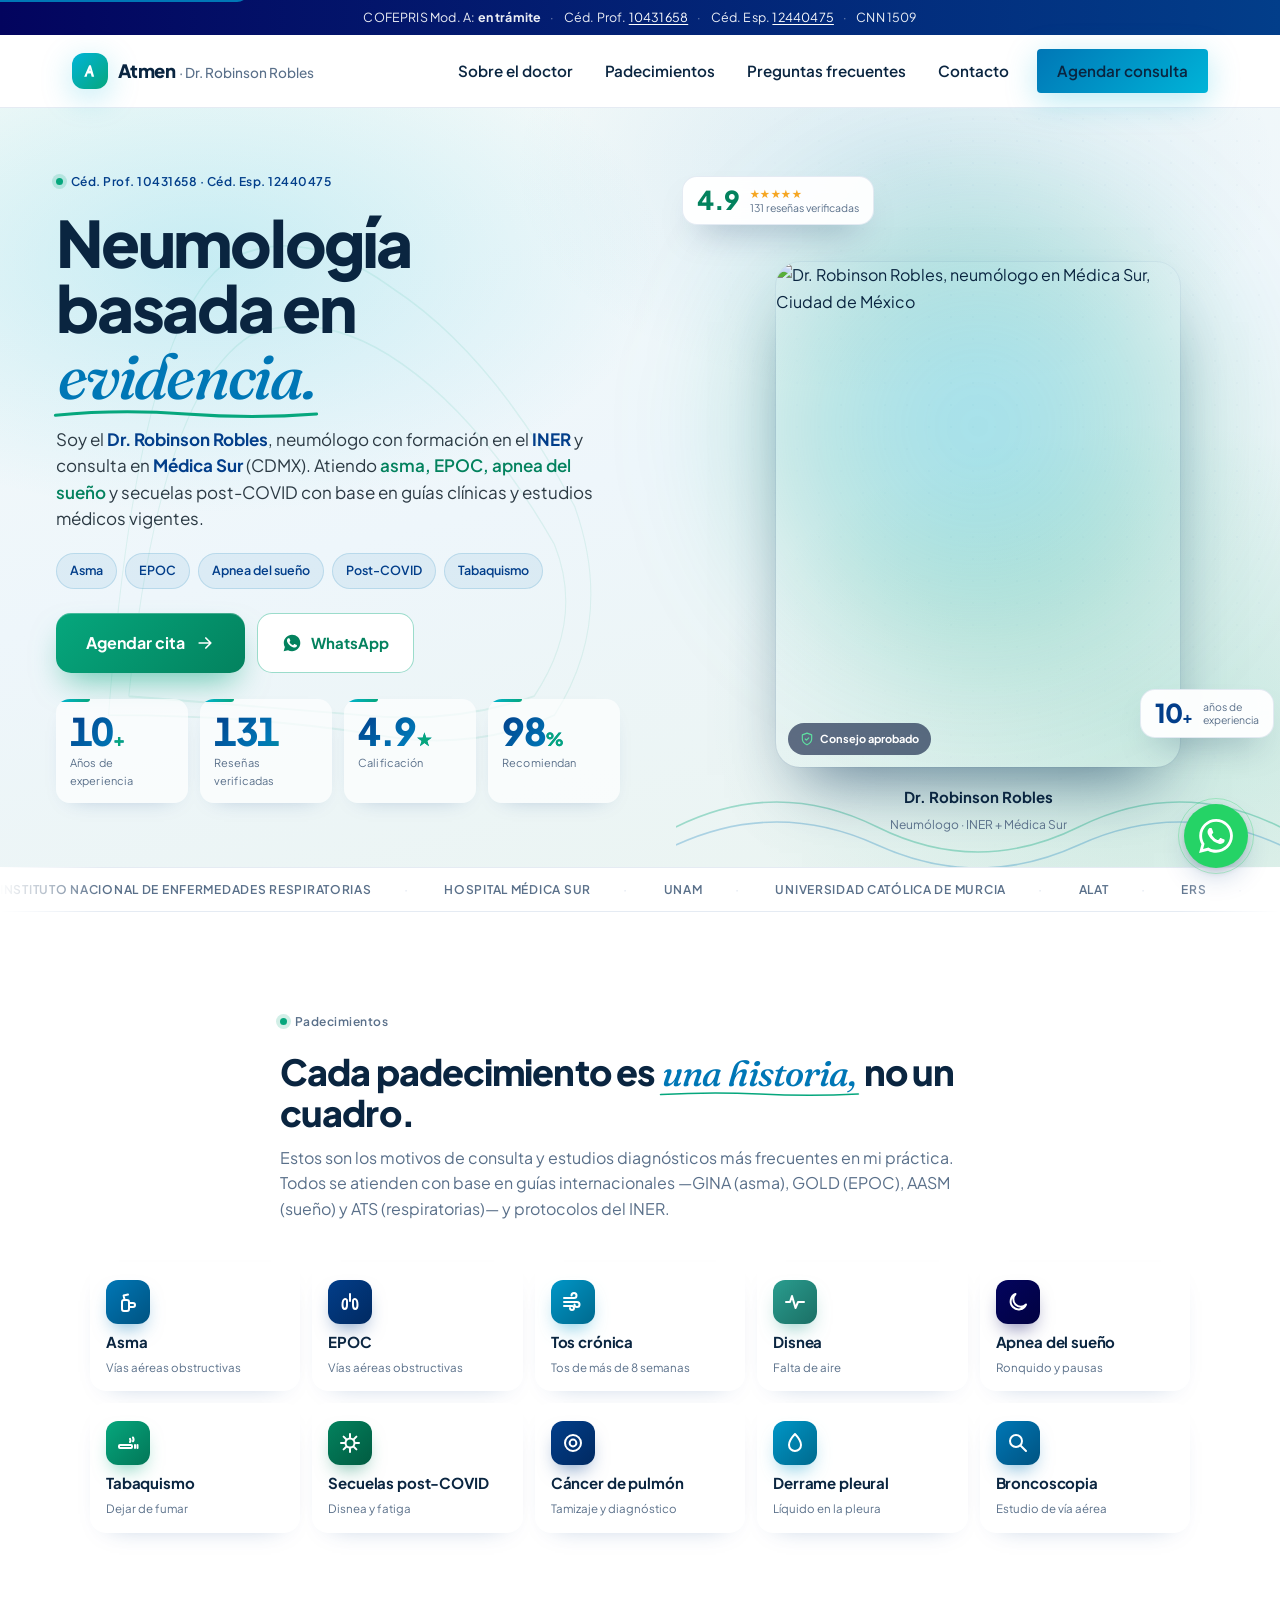
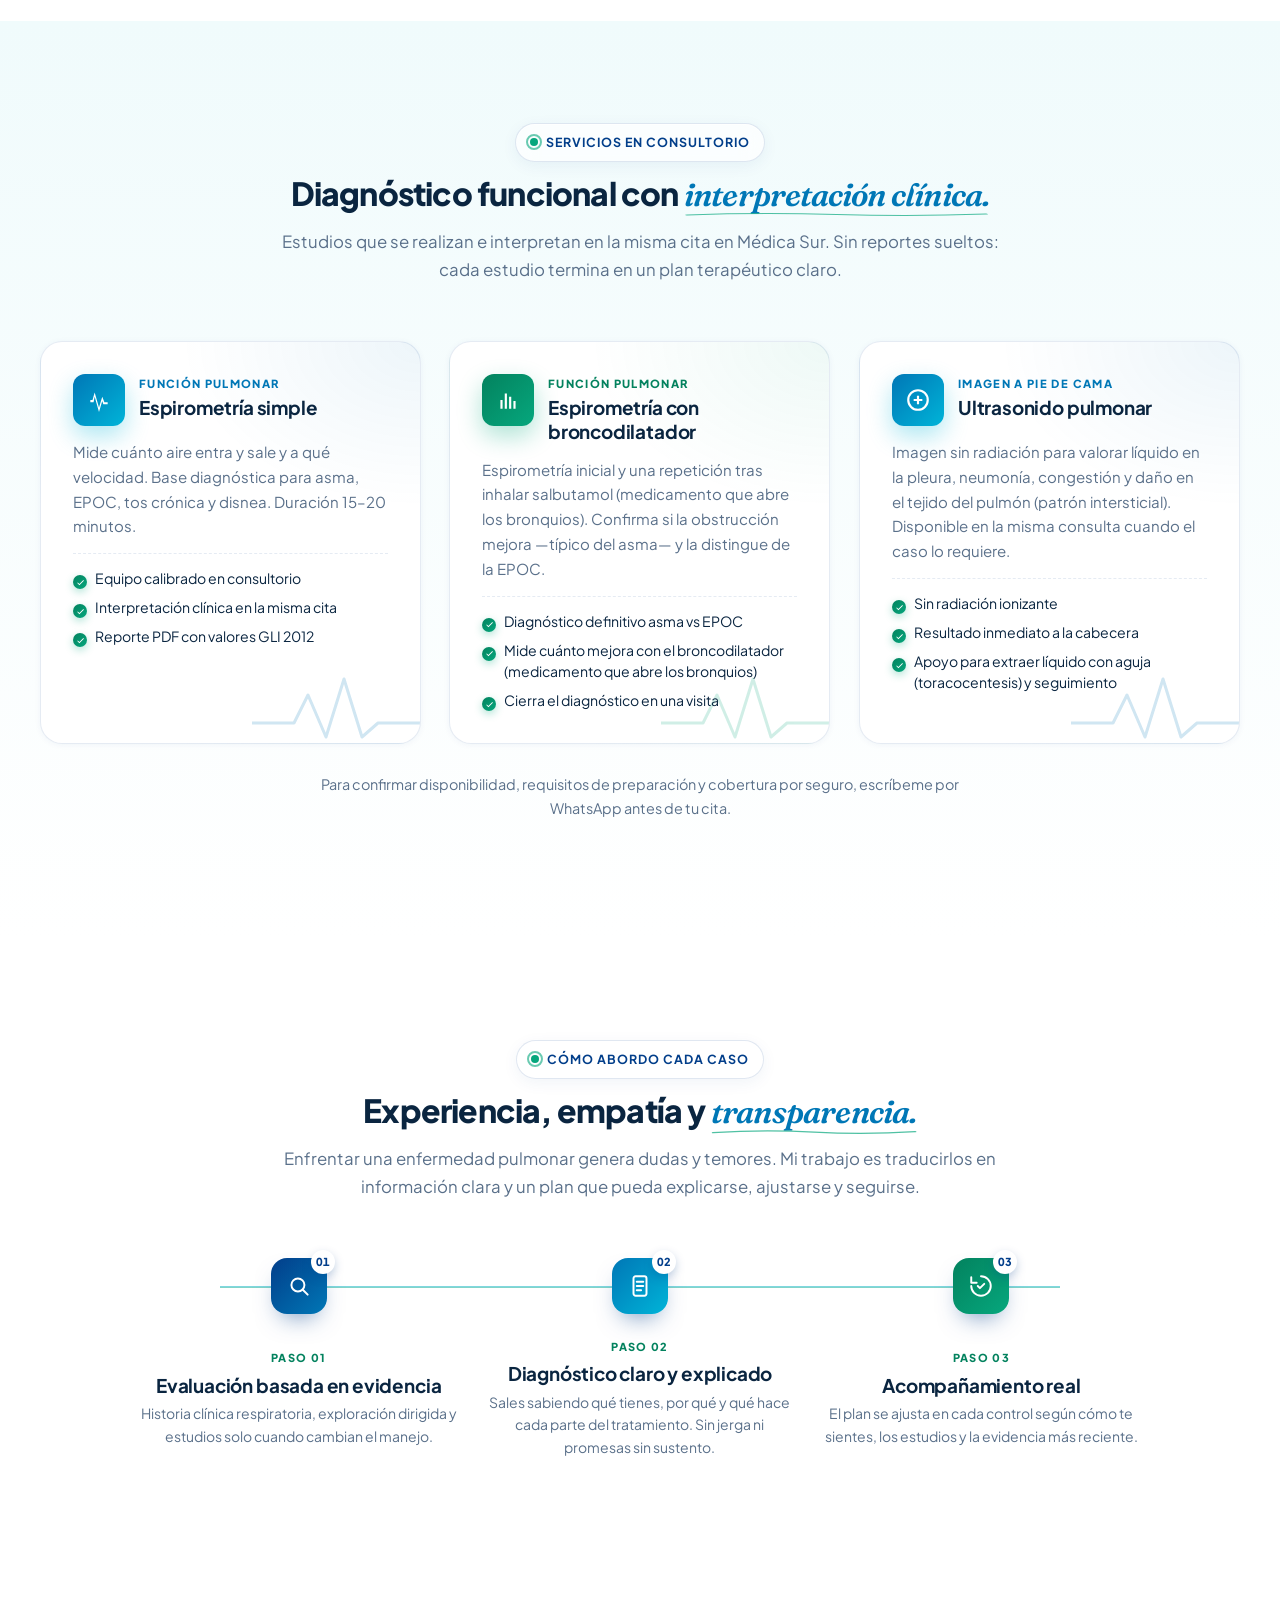
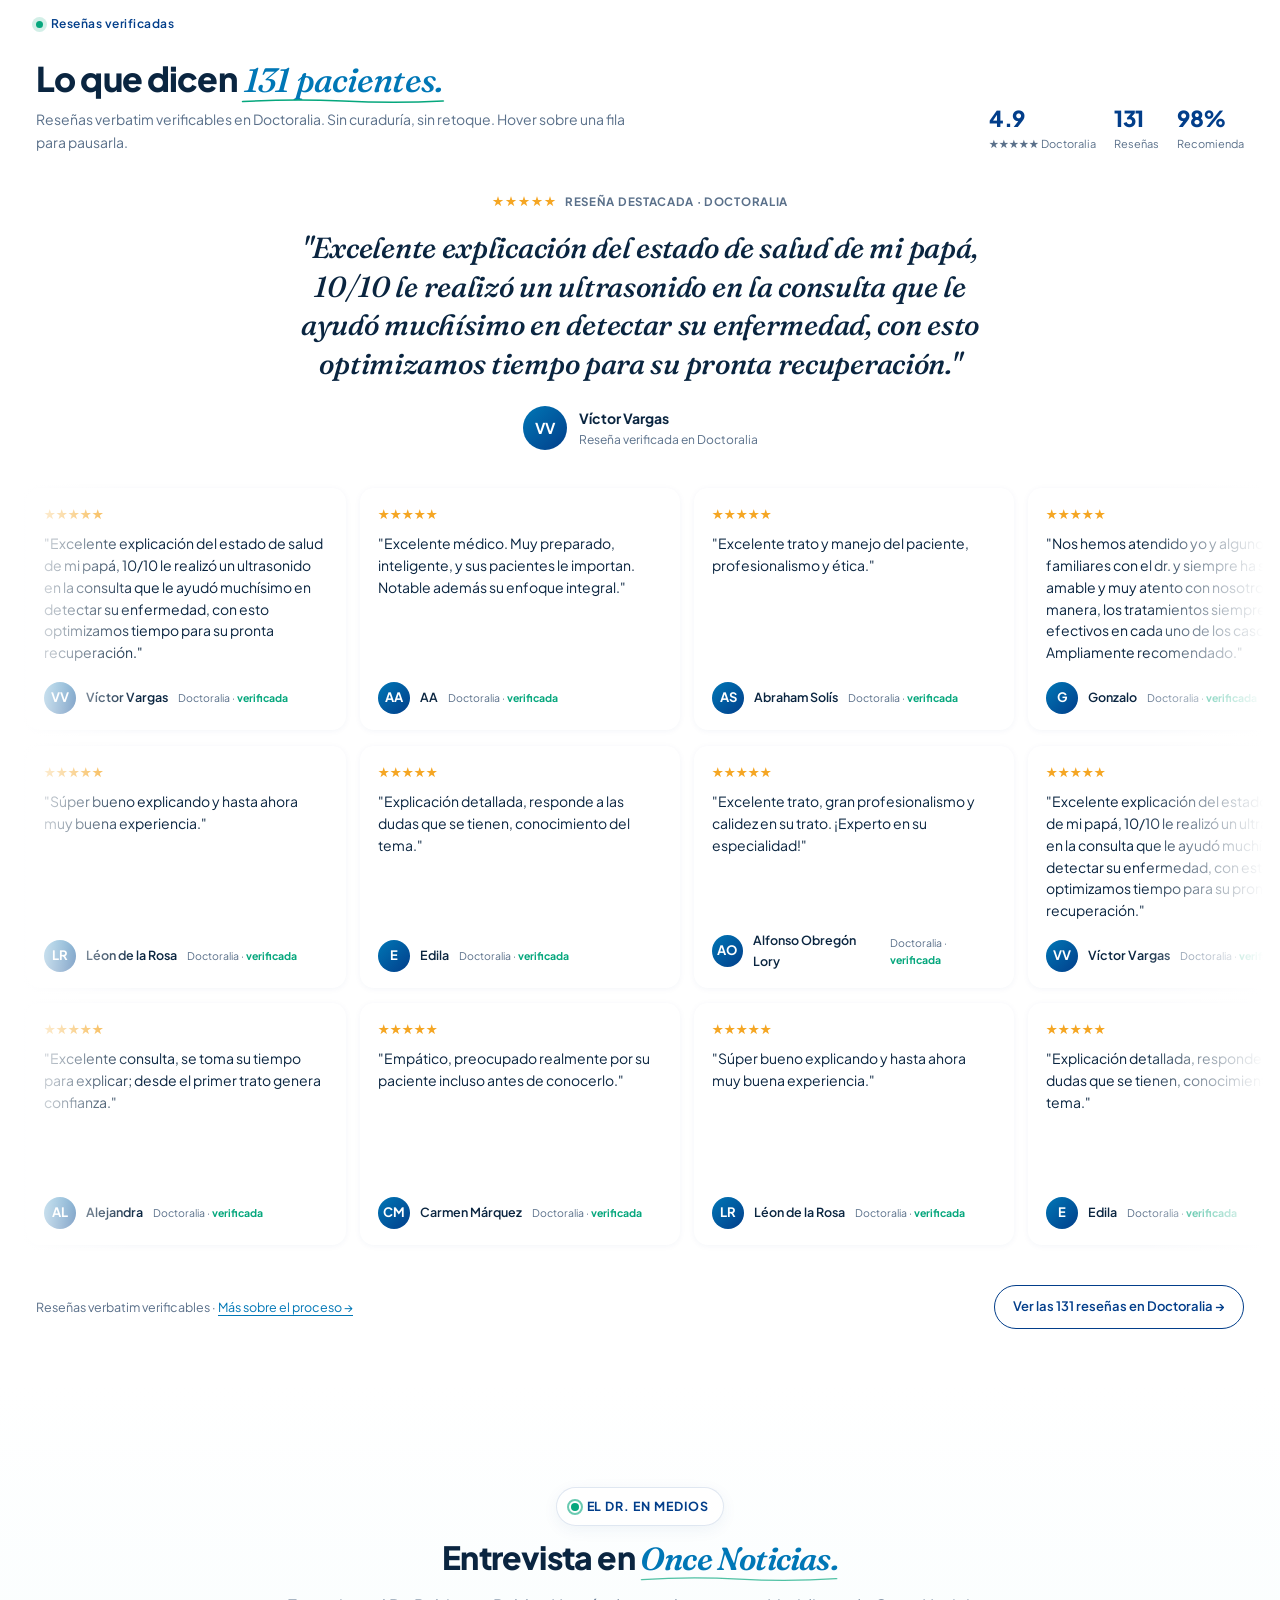
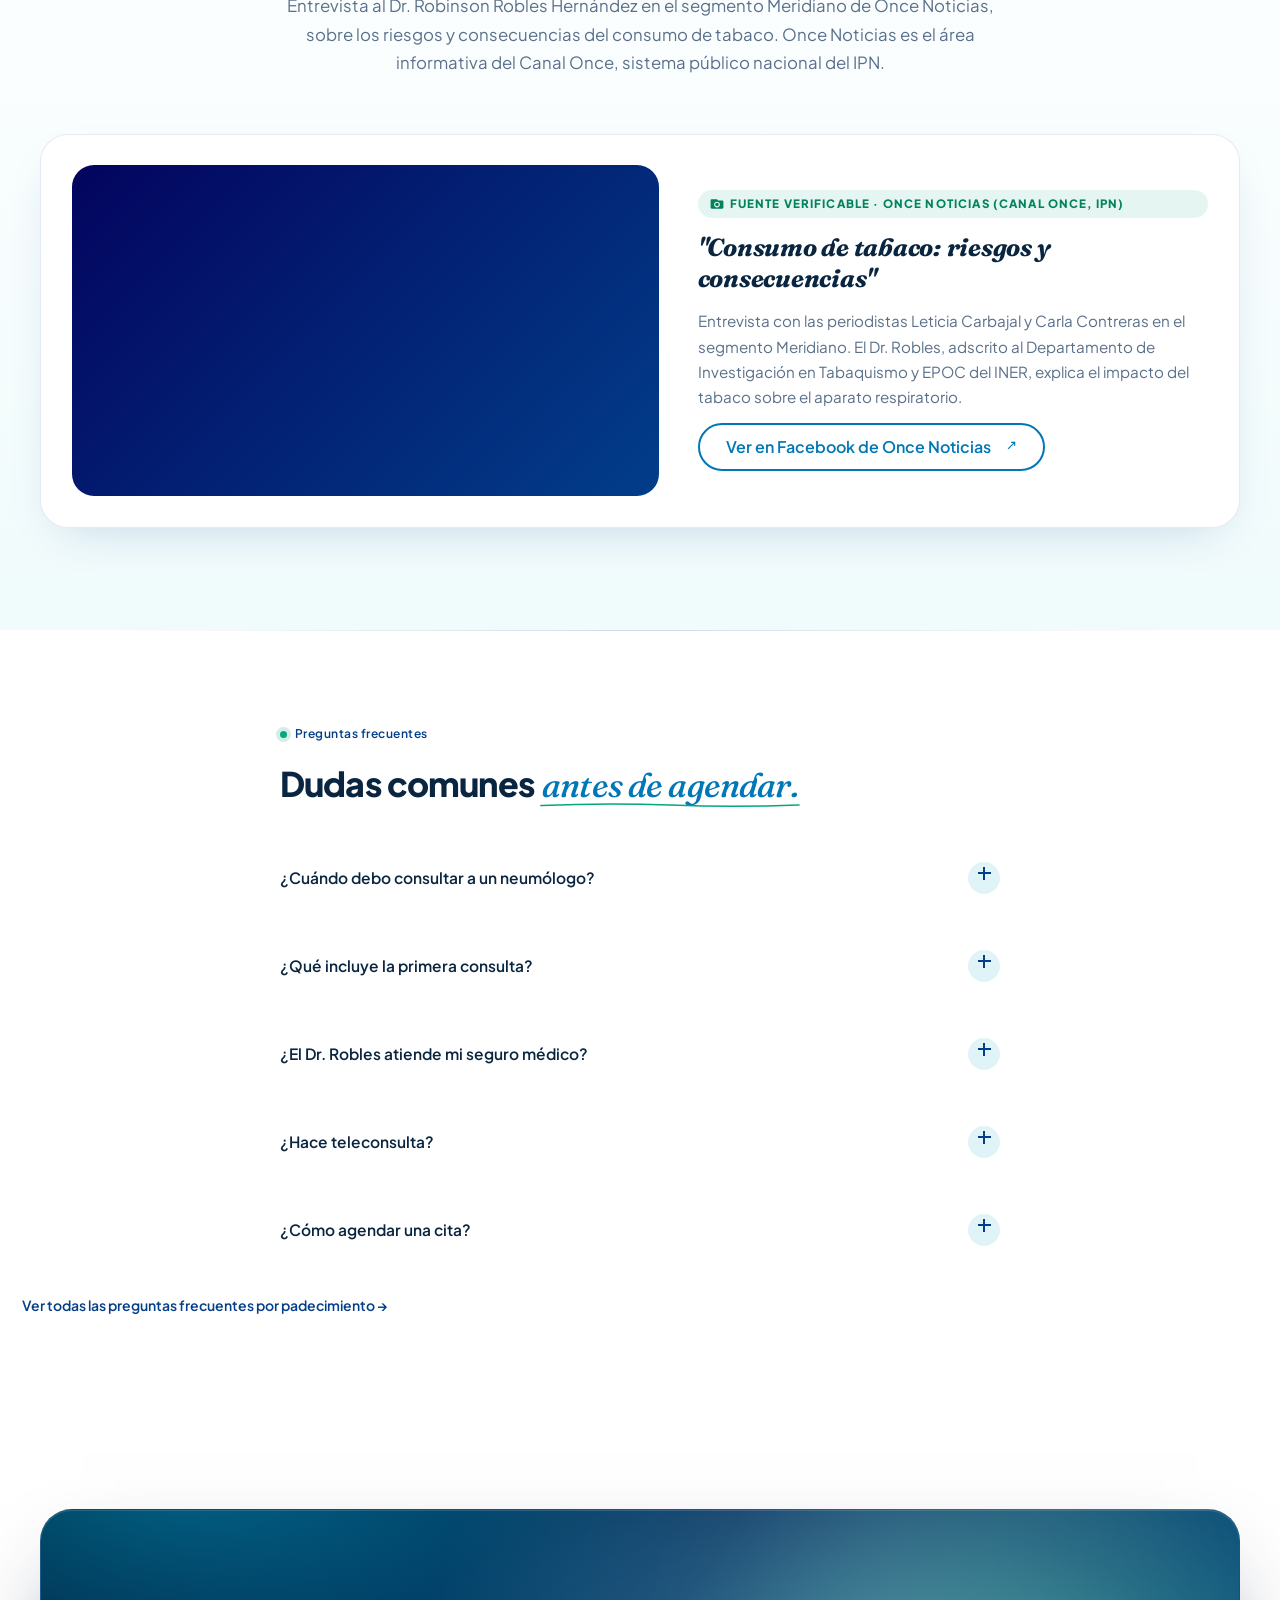
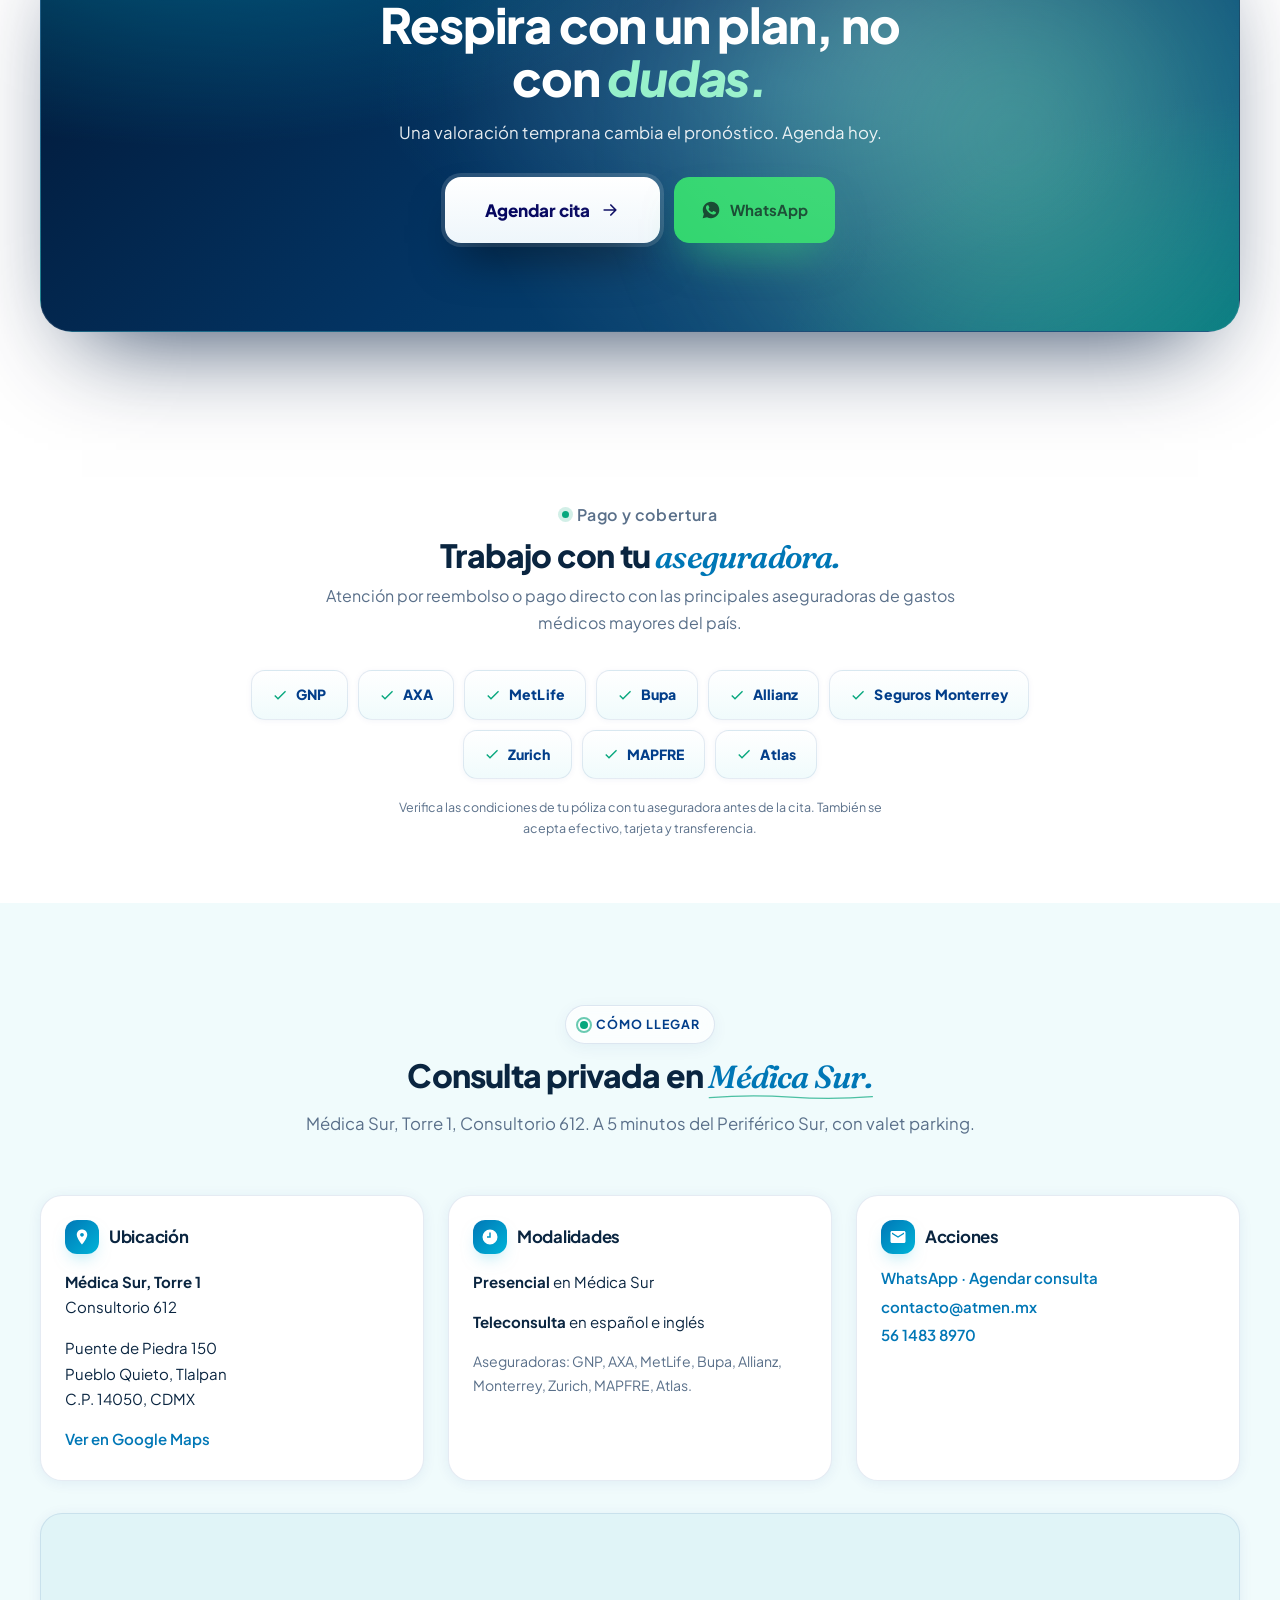
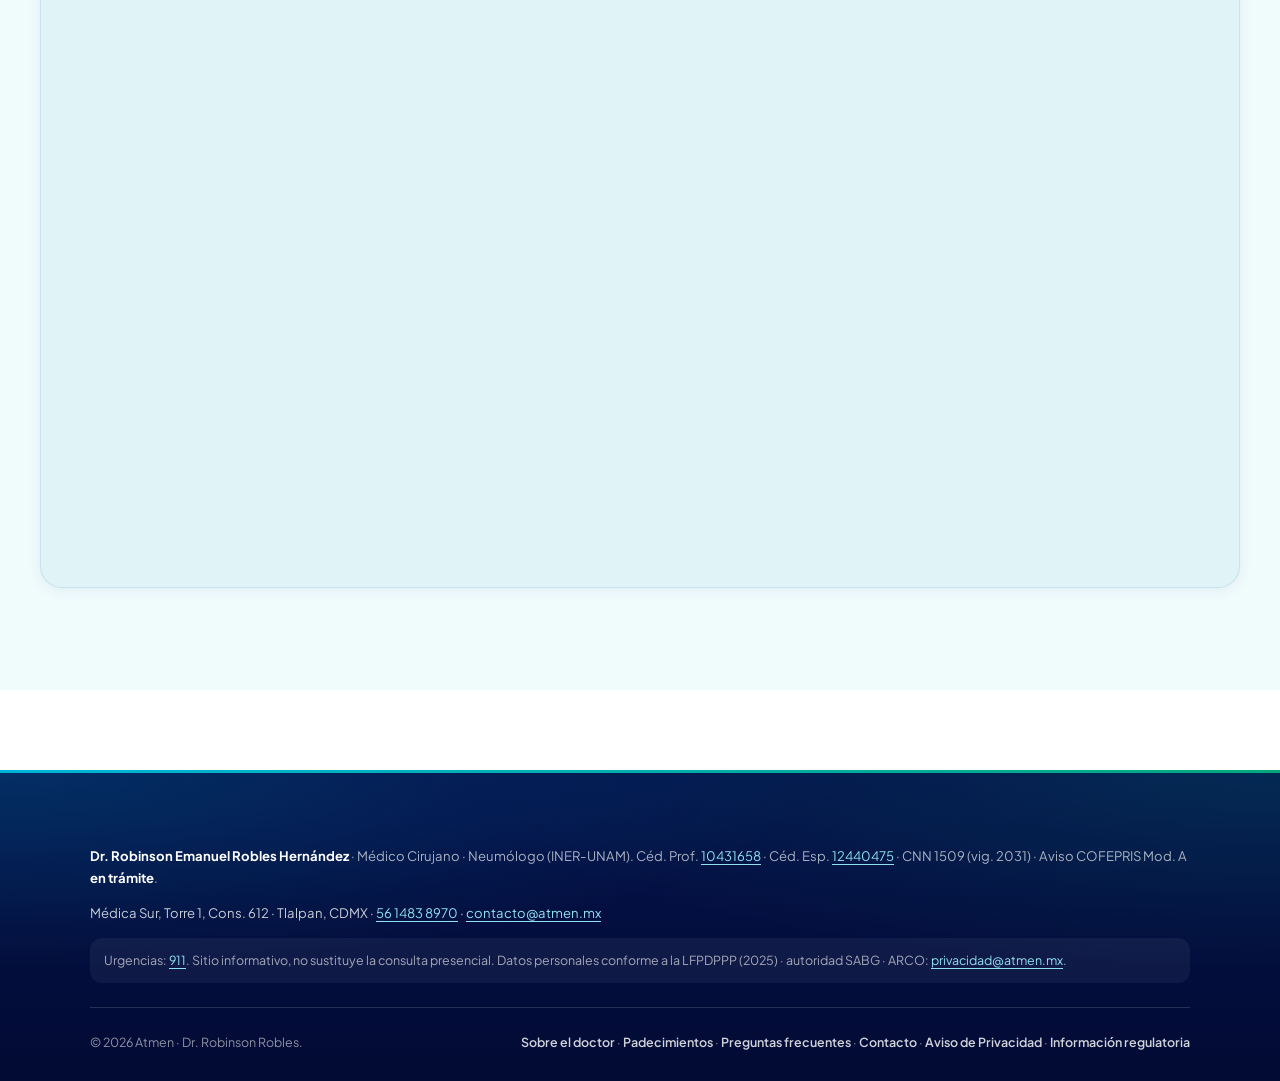
==== index.html @ 9abbd778 "feat(ux): modal Agendar global, hero rediseñado, reseñas y CTA premium - Modal global "Agendar cita"" ====
<!DOCTYPE html>
<html lang="es-MX">
<head>
  <meta charset="UTF-8">
  <meta name="viewport" content="width=device-width, initial-scale=1.0, viewport-fit=cover">

  <title>Neumólogo en CDMX | Dr. Robinson Robles — Atmen</title>
  <meta name="description" content="Neumólogo investigador del INER y Médica Sur. Atención de asma, EPOC, apnea del sueño, tabaquismo y secuelas post-COVID con evidencia clínica. Agenda tu consulta.">
  <meta name="author" content="Dr. Robinson Emanuel Robles Hernández">
  <meta name="robots" content="index, follow, max-snippet:-1, max-image-preview:large, max-video-preview:-1">
  <meta name="theme-color" content="#0077b6" media="(prefers-color-scheme: light)">
  <meta name="theme-color" content="#03045e" media="(prefers-color-scheme: dark)">
  <meta name="format-detection" content="telephone=yes">

  <meta name="geo.region" content="MX-CMX">
  <meta name="geo.placename" content="Ciudad de México">
  <meta name="geo.position" content="19.292000;-99.173500">
  <meta name="ICBM" content="19.292000, -99.173500">

  <link rel="canonical" href="https://atmen.mx/">
  <link rel="alternate" hreflang="es-MX" href="https://atmen.mx/">
  <link rel="alternate" hreflang="x-default" href="https://atmen.mx/">

  <meta property="og:type" content="website">
  <meta property="og:site_name" content="Atmen">
  <meta property="og:title" content="Neumólogo en CDMX | Dr. Robinson Robles — Atmen">
  <meta property="og:description" content="Neumólogo investigador del INER y Médica Sur. Atención de asma, EPOC, apnea del sueño, tabaquismo y secuelas post-COVID con evidencia clínica.">
  <meta property="og:url" content="https://atmen.mx/">
  <meta property="og:locale" content="es_MX">
  <meta property="og:image" content="https://atmen.mx/images/og-home.svg">
  <meta property="og:image:width" content="1200">
  <meta property="og:image:height" content="630">
  <meta property="og:image:alt" content="Atmen — Neumología basada en evidencia. Dr. Robinson Robles, investigador INER y Médica Sur.">

  <meta name="twitter:card" content="summary_large_image">
  <meta name="twitter:title" content="Neumólogo en CDMX | Dr. Robinson Robles — Atmen">
  <meta name="twitter:description" content="Neumólogo investigador del INER y Médica Sur. Atención de asma, EPOC, apnea, tabaquismo y secuelas post-COVID.">
  <meta name="twitter:image" content="https://atmen.mx/images/og-home.svg">
  <meta name="twitter:image:alt" content="Atmen — Dr. Robinson Robles, Neumólogo CDMX">

  <link rel="icon" type="image/svg+xml" href="images/favicon.svg">
  <link rel="apple-touch-icon" href="images/favicon.svg">
  <link rel="manifest" href="manifest.webmanifest">

  <link rel="preconnect" href="https://fonts.googleapis.com">
  <link rel="preconnect" href="https://fonts.gstatic.com" crossorigin>

  <link rel="preload" as="image" href="images/dr-robles-landing.jpg" fetchpriority="high">

  <script type="application/ld+json">
  {
    "@context": "https://schema.org",
    "@graph": [
      {
        "@type": "WebSite",
        "@id": "https://atmen.mx/#website",
        "url": "https://atmen.mx/",
        "name": "Atmen",
        "description": "Consulta privada de neumología en CDMX por el Dr. Robinson Robles, investigador adscrito al INER y Médica Sur.",
        "publisher": { "@id": "https://atmen.mx/#organization" },
        "inLanguage": "es-MX"
      },
      {
        "@type": "MedicalWebPage",
        "@id": "https://atmen.mx/#webpage",
        "url": "https://atmen.mx/",
        "name": "Neumólogo en CDMX | Dr. Robinson Robles — Atmen",
        "inLanguage": "es-MX",
        "isPartOf": { "@id": "https://atmen.mx/#website" },
        "datePublished": "2026-05-03",
        "dateModified": "2026-05-03",
        "lastReviewed": "2026-05-03",
        "reviewedBy": { "@id": "https://atmen.mx/#physician" },
        "specialty": "https://schema.org/Pulmonary",
        "audience": { "@type": "MedicalAudience", "audienceType": "Patient" },
        "primaryImageOfPage": { "@type": "ImageObject", "url": "https://atmen.mx/images/og-home.svg" },
        "about": [
          { "@id": "https://atmen.mx/#physician" },
          { "@id": "https://atmen.mx/#organization" }
        ]
      },
      {
        "@type": "BreadcrumbList",
        "@id": "https://atmen.mx/#breadcrumb",
        "itemListElement": [
          { "@type": "ListItem", "position": 1, "name": "Inicio", "item": "https://atmen.mx/" }
        ]
      },
      {
        "@type": ["Physician", "Person"],
        "@id": "https://atmen.mx/#physician",
        "name": "Dr. Robinson Emanuel Robles Hernández",
        "alternateName": "Dr. Robinson Robles",
        "honorificPrefix": "Dr.",
        "givenName": "Robinson Emmanuel",
        "familyName": "Robles Hernández",
        "jobTitle": "Médico Neumólogo",
        "image": "https://atmen.mx/images/dr-robles-landing.jpg",
        "url": "https://atmen.mx/sobre-el-doctor/",
        "telephone": "+5215614838970",
        "email": "contacto@atmen.mx",
        "medicalSpecialty": "https://schema.org/Pulmonary",
        "knowsLanguage": ["es-MX", "en"],
        "knowsAbout": [
          "Asma",
          "Enfermedad Pulmonar Obstructiva Crónica (EPOC)",
          "Tos crónica",
          "Disnea (dificultad para respirar)",
          "Cáncer de pulmón",
          "Infecciones respiratorias recurrentes y crónicas",
          "Apnea Obstructiva del Sueño",
          "Derrame pleural",
          "Broncoscopia diagnóstica",
          "Tabaquismo y vapeo",
          "Secuelas respiratorias post-COVID",
          "Espirometría simple y con broncodilatador",
          "Ultrasonido pulmonar"
        ],
        "worksFor": { "@id": "https://atmen.mx/#organization" },
        "workLocation": { "@id": "https://atmen.mx/#organization" },
        "memberOf": [
          { "@type": "MedicalOrganization", "name": "Asociación Latinoamericana del Tórax (ALAT)", "url": "https://alatorax.org/" },
          { "@type": "MedicalOrganization", "name": "European Respiratory Society (ERS)", "url": "https://www.ersnet.org/" },
          { "@type": "MedicalOrganization", "name": "Sociedad Mexicana de Neumología y Cirugía de Tórax (SMNyCT)", "url": "https://smnyct.org.mx/" },
          { "@type": "MedicalOrganization", "name": "Sociedad Española de Neumología y Cirugía Torácica (SEPAR)", "url": "https://www.separ.es/" }
        ],
        "alumniOf": [
          { "@type": ["EducationalOrganization", "MedicalOrganization"], "name": "Instituto Nacional de Enfermedades Respiratorias (INER) — UNAM", "url": "https://www.iner.salud.gob.mx/" },
          { "@type": "CollegeOrUniversity", "name": "Universidad Católica de Murcia (UCAM)", "url": "https://www.ucam.edu/" }
        ],
        "hasCredential": [
          { "@type": "EducationalOccupationalCredential", "name": "Cédula Profesional de Médico Cirujano", "credentialCategory": "license", "identifier": "10431658", "recognizedBy": { "@type": "GovernmentOrganization", "name": "Dirección General de Profesiones, Secretaría de Educación Pública (México)" } },
          { "@type": "EducationalOccupationalCredential", "name": "Cédula de Especialidad en Neumología", "credentialCategory": "license", "identifier": "12440475", "recognizedBy": { "@type": "GovernmentOrganization", "name": "Dirección General de Profesiones, Secretaría de Educación Pública (México)" } },
          { "@type": "EducationalOccupationalCredential", "name": "Certificación vigente del Consejo Nacional de Neumología y Cirugía de Tórax", "credentialCategory": "certification", "identifier": "1509", "validUntil": "2031-12-31", "recognizedBy": { "@type": "Organization", "name": "Consejo Nacional de Neumología y Cirugía de Tórax", "url": "https://consejonacionaldeneumologia.org/" } }
        ],
        "sameAs": [
          "https://www.doctoralia.com.mx/robinson-robles/neumologo/ciudad-de-mexico",
          "https://scholar.google.com/citations?user=r5pw7WwAAAAJ&hl=es",
          "https://orcid.org/0000-0003-3708-7368"
        ]
      },
      {
        "@type": ["MedicalClinic", "MedicalOrganization"],
        "@id": "https://atmen.mx/#organization",
        "name": "Atmen — Consultorio del Dr. Robinson Robles",
        "url": "https://atmen.mx/",
        "logo": "https://atmen.mx/images/favicon.svg",
        "image": "https://atmen.mx/images/og-home.svg",
        "telephone": "+5215614838970",
        "email": "contacto@atmen.mx",
        "currenciesAccepted": "MXN",
        "paymentAccepted": "Cash, Credit Card, Debit Card, Bank Transfer",
        "medicalSpecialty": "https://schema.org/Pulmonary",
        "address": { "@type": "PostalAddress", "streetAddress": "Puente de Piedra 150, Torre 1, Consultorio 612", "addressLocality": "Tlalpan", "addressRegion": "CDMX", "postalCode": "14050", "addressCountry": "MX" },
        "geo": { "@type": "GeoCoordinates", "latitude": 19.292000, "longitude": -99.173500 },
        "areaServed": { "@type": "GeoCircle", "geoMidpoint": { "@type": "GeoCoordinates", "latitude": 19.292000, "longitude": -99.173500 }, "geoRadius": "15000" },
        "containedInPlace": { "@type": "Hospital", "name": "Hospital Médica Sur", "url": "https://www.medicasur.com.mx/" },
        "employee": { "@id": "https://atmen.mx/#physician" },
        "sameAs": [ "https://www.doctoralia.com.mx/robinson-robles/neumologo/ciudad-de-mexico" ],
        "aggregateRating": { "@type": "AggregateRating", "bestRating": "5", "worstRating": "1", "ratingCount": 131, "reviewCount": 131, "itemReviewed": { "@id": "https://atmen.mx/#organization" } }
      },
      {
        "@type": "FAQPage",
        "@id": "https://atmen.mx/#faq",
        "mainEntity": [
          { "@type": "Question", "name": "¿Cuándo debo consultar a un neumólogo?", "acceptedAnswer": { "@type": "Answer", "text": "Debe consultar si presenta tos por más de 2-3 semanas, dificultad para respirar persistente, sibilancias recurrentes, ronquidos con pausas observadas durante el sueño, esputo con sangre o infecciones respiratorias frecuentes. También si tiene antecedente de tabaquismo o exposición laboral a humos y polvos." } },
          { "@type": "Question", "name": "¿Qué incluye la primera consulta?", "acceptedAnswer": { "@type": "Answer", "text": "Historia clínica completa enfocada en sistema respiratorio, exploración física dirigida, revisión de estudios previos, plan diagnóstico inicial y, si el caso lo requiere, indicación de espirometría u otros estudios disponibles en Médica Sur. La consulta termina con un plan claro: qué tiene, qué estudios faltan y qué pasos seguir." } },
          { "@type": "Question", "name": "¿El Dr. Robles atiende mi seguro médico?", "acceptedAnswer": { "@type": "Answer", "text": "Atiende a las principales aseguradoras del país: GNP, AXA, MetLife, Bupa, Allianz, Seguros Monterrey, Zurich, MAPFRE y Atlas, entre otras. Recomendamos verificar cobertura con su aseguradora antes de la cita." } },
          { "@type": "Question", "name": "¿Hace teleconsulta?", "acceptedAnswer": { "@type": "Answer", "text": "Sí. Ofrece teleconsulta en español e inglés para seguimiento de enfermedades crónicas, interpretación de estudios previos y segunda opinión. La primera valoración se prefiere presencial cuando se requiere exploración física o estudios diagnósticos." } },
          { "@type": "Question", "name": "¿Cómo agendar una cita?", "acceptedAnswer": { "@type": "Answer", "text": "Puede escribir por WhatsApp al teléfono del consultorio, enviar correo a contacto@atmen.mx con su motivo de consulta o llamar directamente. Confirmamos disponibilidad en Médica Sur Torre 1 Consultorio 612, modalidad presencial o teleconsulta." } }
        ]
      }
    ]
  }
  </script>

  <link rel="stylesheet" href="https://fonts.googleapis.com/css2?family=Fraunces:ital,opsz,wght@1,9..144,500&family=Plus+Jakarta+Sans:wght@400;500;600;700;800&display=swap" media="print" onload="this.media='all'">
  <noscript>
    <link rel="stylesheet" href="https://fonts.googleapis.com/css2?family=Fraunces:ital,opsz,wght@1,9..144,500&family=Plus+Jakarta+Sans:wght@400;500;600;700;800&display=swap">
  </noscript>

  <link rel="stylesheet" href="css/tokens.css">
  <link rel="stylesheet" href="css/site.css">
  <link rel="stylesheet" href="css/premium.css">
  <link rel="stylesheet" href="./css/signature.css">
</head>
<body>
  <script>document.body.classList.add('js-enabled');</script>

  <a class="skip-link" href="#main">Saltar al contenido principal</a>

  <div class="top-bar-legal" role="region" aria-label="Cumplimiento sanitario">
    <span>COFEPRIS Mod. A: <strong>en trámite</strong></span>
    <span class="sep" aria-hidden="true">·</span>
    <span>Céd. Prof. <a href="https://www.cedulaprofesional.sep.gob.mx/" rel="external noopener">10431658</a></span>
    <span class="sep" aria-hidden="true">·</span>
    <span>Céd. Esp. <a href="https://www.cedulaprofesional.sep.gob.mx/" rel="external noopener">12440475</a></span>
    <span class="sep" aria-hidden="true">·</span>
    <span>CNN 1509</span>
  </div>

  <nav class="navbar" id="mainNav" aria-label="Navegación principal">
    <div class="navbar__container">
      <a href="index.html" class="navbar__brand" aria-label="Atmen — Inicio">
        <span class="navbar__brand-mark" aria-hidden="true">
          <svg viewBox="0 0 24 24" width="20" height="20" fill="currentColor"><path d="M11 5h2l4 14h-3l-1-4h-4l-1 4H5z M11.6 12h.8L12 8.5z"/></svg>
        </span>
        <span>Atmen <span class="navbar__brand-suffix">· Dr. Robinson Robles</span></span>
      </a>
      <button class="navbar__toggler" type="button" aria-label="Abrir menú de navegación" aria-expanded="false" aria-controls="navMenu">
        <span class="bar" aria-hidden="true"></span>
        <span class="bar" aria-hidden="true"></span>
        <span class="bar" aria-hidden="true"></span>
      </button>
      <ul class="navbar__menu" id="navMenu">
        <li><a href="sobre-el-doctor/index.html">Sobre el doctor</a></li>
        <li><a href="index.html#padecimientos">Padecimientos</a></li>
        <li><a href="preguntas-frecuentes/index.html">Preguntas frecuentes</a></li>
        <li><a href="contacto/index.html">Contacto</a></li>
        <li>
          <a class="btn btn--primary btn-pro navbar__cta" href="https://wa.me/5215614838970?text=Hola%2C%20me%20gustar%C3%ADa%20agendar%20una%20consulta%20de%20neumolog%C3%ADa.">
            Agendar consulta
          </a>
        </li>
      </ul>
    </div>
  </nav>

  <a class="whatsapp-float" href="https://wa.me/5215614838970?text=Hola%2C%20me%20gustar%C3%ADa%20agendar%20una%20consulta%20de%20neumolog%C3%ADa." aria-label="Agendar consulta por WhatsApp">
    <span class="whatsapp-float__label">Agendar por WhatsApp</span>
    <svg viewBox="0 0 24 24" fill="currentColor" aria-hidden="true">
      <path d="M.057 24l1.687-6.163c-1.041-1.804-1.588-3.849-1.587-5.946.003-6.556 5.338-11.891 11.893-11.891 3.181.001 6.167 1.24 8.413 3.488 2.245 2.248 3.481 5.236 3.48 8.414-.003 6.557-5.338 11.892-11.893 11.892-1.99-.001-3.951-.5-5.688-1.448l-6.305 1.654zm6.597-3.807c1.676.995 3.276 1.591 5.392 1.592 5.448 0 9.886-4.434 9.889-9.885.002-5.462-4.415-9.89-9.881-9.892-5.452 0-9.887 4.434-9.889 9.884-.001 2.225.651 3.891 1.746 5.634l-.999 3.648 3.742-.981zm11.387-5.464c-.074-.124-.272-.198-.57-.347-.297-.149-1.758-.868-2.031-.967-.272-.099-.47-.149-.669.149-.198.297-.768.967-.941 1.165-.173.198-.347.223-.644.074-.297-.149-1.255-.462-2.39-1.475-.883-.788-1.48-1.761-1.653-2.059-.173-.297-.018-.458.13-.606.134-.133.297-.347.446-.521.151-.172.2-.296.3-.495.099-.198.05-.372-.025-.521-.075-.148-.669-1.611-.916-2.206-.242-.579-.487-.501-.669-.51l-.57-.01c-.198 0-.52.074-.792.372s-1.04 1.016-1.04 2.479 1.065 2.876 1.213 3.074c.149.198 2.095 3.2 5.076 4.487.709.306 1.263.489 1.694.626.712.226 1.36.194 1.872.118.571-.085 1.758-.719 2.006-1.413.247-.694.247-1.289.173-1.413z"/>
    </svg>
  </a>

  <main id="main">

    <!-- ===== HERO SPLIT v3 ===== -->
    <section class="hero-split" aria-labelledby="hero-title">
      <div class="hero-split__left">
        <div class="atmen-flow-bg" aria-hidden="true"></div>

        <p class="atmen-kicker">Céd. Prof. 10431658 · Céd. Esp. 12440475</p>

        <h1 id="hero-title" class="hero-h1 headline">
          Neumología<br>basada en <em>evidencia.</em>
        </h1>

        <p class="hero-lede">
          Soy el <b>Dr. Robinson Robles</b>, neumólogo con formación en el <b>INER</b> y consulta
          en <b>Médica Sur</b> (CDMX). Atiendo <span class="hl">asma, EPOC, apnea del sueño</span>
          y secuelas post-COVID con base en guías clínicas y estudios médicos vigentes.
        </p>

        <ul class="hero-tags" aria-label="Padecimientos que trato">
          <li>Asma</li>
          <li>EPOC</li>
          <li>Apnea del sueño</li>
          <li>Post-COVID</li>
          <li>Tabaquismo</li>
        </ul>

        <div class="hero-cta">
          <button type="button" class="hero-cta__primary" data-agendar-open aria-haspopup="dialog">
            <span>Agendar cita</span>
            <svg viewBox="0 0 24 24" fill="none" stroke="currentColor" stroke-width="2" stroke-linecap="round" stroke-linejoin="round" aria-hidden="true"><path d="M5 12h14M13 6l6 6-6 6"/></svg>
          </button>
          <a class="hero-cta__wa" href="https://wa.me/5215614838970?text=Hola%2C%20me%20gustar%C3%ADa%20agendar%20una%20consulta%20de%20neumolog%C3%ADa.">
            <svg viewBox="0 0 24 24" fill="currentColor" aria-hidden="true"><path d="M12.04 2C6.58 2 2.13 6.45 2.13 11.91c0 1.75.46 3.46 1.32 4.97L2 22l5.25-1.38a9.9 9.9 0 0 0 4.79 1.22h.01c5.46 0 9.9-4.45 9.9-9.91 0-2.65-1.03-5.14-2.9-7.01A9.82 9.82 0 0 0 12.04 2Zm5.8 14.04c-.25.7-1.44 1.33-1.99 1.41-.53.08-1.17.11-1.89-.12-.43-.14-.99-.32-1.7-.63-2.99-1.29-4.95-4.3-5.1-4.5-.15-.2-1.22-1.62-1.22-3.1 0-1.48.78-2.2 1.05-2.5.27-.3.59-.37.79-.37.2 0 .39 0 .56.01.18.01.42-.07.66.5.25.59.84 2.04.91 2.19.07.15.12.32.02.52-.1.2-.15.32-.3.5-.15.17-.31.39-.45.52-.15.15-.3.31-.13.6.17.3.76 1.25 1.63 2.02 1.12 1 2.07 1.31 2.36 1.46.3.15.47.12.64-.07.17-.2.74-.86.94-1.16.2-.3.39-.25.66-.15.27.1 1.72.81 2.01.96.3.15.5.22.57.35.07.12.07.72-.18 1.42Z"/></svg>
            WhatsApp
          </a>
        </div>

        <dl class="hero-stats">
          <div class="hero-stats__cell"><dt>Años de experiencia</dt><dd><b>10<small>+</small></b></dd></div>
          <div class="hero-stats__cell"><dt>Reseñas verificadas</dt><dd><b>131</b></dd></div>
          <div class="hero-stats__cell"><dt>Calificación</dt><dd><b>4.9<small>★</small></b></dd></div>
          <div class="hero-stats__cell"><dt>Recomiendan</dt><dd><b>98<small>%</small></b></dd></div>
        </dl>
      </div>

      <aside class="hero-split__right" aria-label="Dr. Robinson Robles">
        <figure class="hero-portrait">
          <div class="hero-portrait__glow" aria-hidden="true"></div>
          <div class="hero-portrait__frame">
            <img src="images/dr-robles-landing.jpg"
                 alt="Dr. Robinson Robles, neumólogo en Médica Sur, Ciudad de México"
                 width="675" height="1200"
                 fetchpriority="high"
                 decoding="async">
            <span class="hero-portrait__badge" aria-hidden="true">
              <svg viewBox="0 0 24 24" fill="none" stroke="currentColor" stroke-width="2" stroke-linecap="round" stroke-linejoin="round"><path d="M12 22s8-4 8-10V5l-8-3-8 3v7c0 6 8 10 8 10Z"/><path d="m9 12 2 2 4-4"/></svg>
              Consejo aprobado
            </span>
          </div>

          <div class="hero-portrait__chip hero-portrait__chip--rating">
            <b>4.9</b>
            <span class="hero-portrait__chipmeta"><span class="hero-portrait__stars" aria-hidden="true">★★★★★</span>131 reseñas verificadas</span>
          </div>

          <div class="hero-portrait__chip hero-portrait__chip--scholar">
            <b>10<small>+</small></b>
            <span>años de<br>experiencia</span>
          </div>

          <figcaption class="hero-portrait__cap">
            <b>Dr. Robinson Robles</b>
            <span>Neumólogo · INER + Médica Sur</span>
          </figcaption>
        </figure>
      </aside>
    </section>

    <!-- ===== Instituciones ribbon (slim) ===== -->
    <section class="institutions-ribbon" aria-label="Instituciones afiliadas">
      <div class="institutions-ribbon__track">
        <span class="institutions-ribbon__item">INSTITUTO NACIONAL DE ENFERMEDADES RESPIRATORIAS</span>
        <span class="institutions-ribbon__item">HOSPITAL MÉDICA SUR</span>
        <span class="institutions-ribbon__item">UNAM</span>
        <span class="institutions-ribbon__item">UNIVERSIDAD CATÓLICA DE MURCIA</span>
        <span class="institutions-ribbon__item">ALAT</span>
        <span class="institutions-ribbon__item">ERS</span>
        <span class="institutions-ribbon__item">SMNyCT</span>
        <span class="institutions-ribbon__item">SEPAR</span>
        <!-- duplicate para loop continuo -->
        <span class="institutions-ribbon__item" aria-hidden="true">INSTITUTO NACIONAL DE ENFERMEDADES RESPIRATORIAS</span>
        <span class="institutions-ribbon__item" aria-hidden="true">HOSPITAL MÉDICA SUR</span>
        <span class="institutions-ribbon__item" aria-hidden="true">UNAM</span>
        <span class="institutions-ribbon__item" aria-hidden="true">UNIVERSIDAD CATÓLICA DE MURCIA</span>
        <span class="institutions-ribbon__item" aria-hidden="true">ALAT</span>
        <span class="institutions-ribbon__item" aria-hidden="true">ERS</span>
        <span class="institutions-ribbon__item" aria-hidden="true">SMNyCT</span>
        <span class="institutions-ribbon__item" aria-hidden="true">SEPAR</span>
      </div>
    </section>

    <!-- ===== PADECIMIENTOS - Switcher ===== -->
    <section class="switcher-section" id="padecimientos" aria-labelledby="switcher-title">
      <div class="container">
        <div class="switcher-section__head reveal-up">
          <p class="atmen-kicker">Padecimientos</p>
          <h2 id="switcher-title" class="switcher-section__h headline">
            Cada padecimiento es <em>una historia,</em> no un cuadro.
          </h2>
          <p>Estos son los motivos de consulta y estudios diagnósticos más frecuentes en mi práctica. Todos se atienden con base en guías internacionales —GINA (asma), GOLD (EPOC), AASM (sueño) y ATS (respiratorias)— y protocolos del INER.</p>
        </div>

        <div class="dx-grid">
          <button type="button" class="dx-card" data-dx="asma" aria-haspopup="dialog" aria-label="Asma: ver ficha">
            <span class="dx-card__ic" aria-hidden="true"><svg viewBox="0 0 24 24" fill="none" stroke="currentColor" stroke-width="1.8" stroke-linecap="round" stroke-linejoin="round" aria-hidden="true"><rect x="6" y="10" width="7" height="11" rx="2"/><path d="M13 13h4a2 2 0 0 1 0 4h-4"/><path d="M8.6 10 7.6 5.6 12 4.6"/></svg></span>
            <span class="dx-card__name">Asma</span>
            <span class="dx-card__tag">Vías aéreas obstructivas</span>
            <span class="dx-card__go" aria-hidden="true"><svg viewBox="0 0 24 24" fill="none" stroke="currentColor" stroke-width="1.8" stroke-linecap="round" stroke-linejoin="round" aria-hidden="true"><path d="M12 5v14M5 12h14"/></svg></span>
          </button>
          <button type="button" class="dx-card" data-dx="epoc" aria-haspopup="dialog" aria-label="EPOC: ver ficha">
            <span class="dx-card__ic" aria-hidden="true"><svg viewBox="0 0 24 24" fill="none" stroke="currentColor" stroke-width="1.8" stroke-linecap="round" stroke-linejoin="round" aria-hidden="true"><path d="M12 4v7"/><path d="M9 11c0-1.6-1.3-2.5-2.5-1.8C5 10 4.5 12.5 4.5 15c0 2 .4 4 2.3 4S9 17 9 15Z"/><path d="M15 11c0-1.6 1.3-2.5 2.5-1.8C19 10 19.5 12.5 19.5 15c0 2-.4 4-2.3 4S15 17 15 15Z"/></svg></span>
            <span class="dx-card__name">EPOC</span>
            <span class="dx-card__tag">Vías aéreas obstructivas</span>
            <span class="dx-card__go" aria-hidden="true"><svg viewBox="0 0 24 24" fill="none" stroke="currentColor" stroke-width="1.8" stroke-linecap="round" stroke-linejoin="round" aria-hidden="true"><path d="M12 5v14M5 12h14"/></svg></span>
          </button>
          <button type="button" class="dx-card" data-dx="tos-cronica" aria-haspopup="dialog" aria-label="Tos crónica: ver ficha">
            <span class="dx-card__ic" aria-hidden="true"><svg viewBox="0 0 24 24" fill="none" stroke="currentColor" stroke-width="1.8" stroke-linecap="round" stroke-linejoin="round" aria-hidden="true"><path d="M3 8h10a2.5 2.5 0 1 0-2.5-2.5"/><path d="M3 12h13a2.5 2.5 0 1 1-2.5 2.5"/><path d="M3 16h8a2 2 0 1 1-2 2"/></svg></span>
            <span class="dx-card__name">Tos crónica</span>
            <span class="dx-card__tag">Tos de más de 8 semanas</span>
            <span class="dx-card__go" aria-hidden="true"><svg viewBox="0 0 24 24" fill="none" stroke="currentColor" stroke-width="1.8" stroke-linecap="round" stroke-linejoin="round" aria-hidden="true"><path d="M12 5v14M5 12h14"/></svg></span>
          </button>
          <button type="button" class="dx-card" data-dx="disnea" aria-haspopup="dialog" aria-label="Disnea: ver ficha">
            <span class="dx-card__ic" aria-hidden="true"><svg viewBox="0 0 24 24" fill="none" stroke="currentColor" stroke-width="1.8" stroke-linecap="round" stroke-linejoin="round" aria-hidden="true"><path d="M3 12h4l2-6 3.5 12 2.5-6H21"/></svg></span>
            <span class="dx-card__name">Disnea</span>
            <span class="dx-card__tag">Falta de aire</span>
            <span class="dx-card__go" aria-hidden="true"><svg viewBox="0 0 24 24" fill="none" stroke="currentColor" stroke-width="1.8" stroke-linecap="round" stroke-linejoin="round" aria-hidden="true"><path d="M12 5v14M5 12h14"/></svg></span>
          </button>
          <button type="button" class="dx-card" data-dx="apnea-del-sueno" aria-haspopup="dialog" aria-label="Apnea del sueño: ver ficha">
            <span class="dx-card__ic" aria-hidden="true"><svg viewBox="0 0 24 24" fill="none" stroke="currentColor" stroke-width="1.8" stroke-linecap="round" stroke-linejoin="round" aria-hidden="true"><path d="M20 14.5A8 8 0 1 1 9.5 4 6.5 6.5 0 0 0 20 14.5Z"/></svg></span>
            <span class="dx-card__name">Apnea del sueño</span>
            <span class="dx-card__tag">Ronquido y pausas</span>
            <span class="dx-card__go" aria-hidden="true"><svg viewBox="0 0 24 24" fill="none" stroke="currentColor" stroke-width="1.8" stroke-linecap="round" stroke-linejoin="round" aria-hidden="true"><path d="M12 5v14M5 12h14"/></svg></span>
          </button>
          <button type="button" class="dx-card" data-dx="tabaquismo" aria-haspopup="dialog" aria-label="Tabaquismo: ver ficha">
            <span class="dx-card__ic" aria-hidden="true"><svg viewBox="0 0 24 24" fill="none" stroke="currentColor" stroke-width="1.8" stroke-linecap="round" stroke-linejoin="round" aria-hidden="true"><rect x="3" y="14" width="13" height="3" rx="1"/><path d="M19 14v3M21.5 14v3"/><path d="M14 11c1-1 .5-2.2 0-3.2"/><path d="M17 10.2c1-1 .5-2.6 0-3.7"/></svg></span>
            <span class="dx-card__name">Tabaquismo</span>
            <span class="dx-card__tag">Dejar de fumar</span>
            <span class="dx-card__go" aria-hidden="true"><svg viewBox="0 0 24 24" fill="none" stroke="currentColor" stroke-width="1.8" stroke-linecap="round" stroke-linejoin="round" aria-hidden="true"><path d="M12 5v14M5 12h14"/></svg></span>
          </button>
          <button type="button" class="dx-card" data-dx="post-covid" aria-haspopup="dialog" aria-label="Secuelas post-COVID: ver ficha">
            <span class="dx-card__ic" aria-hidden="true"><svg viewBox="0 0 24 24" fill="none" stroke="currentColor" stroke-width="1.8" stroke-linecap="round" stroke-linejoin="round" aria-hidden="true"><circle cx="12" cy="12" r="4.5"/><path d="M12 3v3.4M12 17.6V21M3 12h3.4M17.6 12H21M5.6 5.6l2.4 2.4M16 16l2.4 2.4M18.4 5.6 16 8M8 16l-2.4 2.4"/></svg></span>
            <span class="dx-card__name">Secuelas post-COVID</span>
            <span class="dx-card__tag">Disnea y fatiga</span>
            <span class="dx-card__go" aria-hidden="true"><svg viewBox="0 0 24 24" fill="none" stroke="currentColor" stroke-width="1.8" stroke-linecap="round" stroke-linejoin="round" aria-hidden="true"><path d="M12 5v14M5 12h14"/></svg></span>
          </button>
          <button type="button" class="dx-card" data-dx="cancer-pulmon" aria-haspopup="dialog" aria-label="Cáncer de pulmón: ver ficha">
            <span class="dx-card__ic" aria-hidden="true"><svg viewBox="0 0 24 24" fill="none" stroke="currentColor" stroke-width="1.8" stroke-linecap="round" stroke-linejoin="round" aria-hidden="true"><circle cx="12" cy="12" r="8"/><circle cx="12" cy="12" r="3.4"/></svg></span>
            <span class="dx-card__name">Cáncer de pulmón</span>
            <span class="dx-card__tag">Tamizaje y diagnóstico</span>
            <span class="dx-card__go" aria-hidden="true"><svg viewBox="0 0 24 24" fill="none" stroke="currentColor" stroke-width="1.8" stroke-linecap="round" stroke-linejoin="round" aria-hidden="true"><path d="M12 5v14M5 12h14"/></svg></span>
          </button>
          <button type="button" class="dx-card" data-dx="derrame-pleural" aria-haspopup="dialog" aria-label="Derrame pleural: ver ficha">
            <span class="dx-card__ic" aria-hidden="true"><svg viewBox="0 0 24 24" fill="none" stroke="currentColor" stroke-width="1.8" stroke-linecap="round" stroke-linejoin="round" aria-hidden="true"><path d="M12 3s6 6.2 6 11a6 6 0 1 1-12 0c0-4.8 6-11 6-11Z"/></svg></span>
            <span class="dx-card__name">Derrame pleural</span>
            <span class="dx-card__tag">Líquido en la pleura</span>
            <span class="dx-card__go" aria-hidden="true"><svg viewBox="0 0 24 24" fill="none" stroke="currentColor" stroke-width="1.8" stroke-linecap="round" stroke-linejoin="round" aria-hidden="true"><path d="M12 5v14M5 12h14"/></svg></span>
          </button>
          <button type="button" class="dx-card" data-dx="broncoscopia" aria-haspopup="dialog" aria-label="Broncoscopia: ver ficha">
            <span class="dx-card__ic" aria-hidden="true"><svg viewBox="0 0 24 24" fill="none" stroke="currentColor" stroke-width="1.8" stroke-linecap="round" stroke-linejoin="round" aria-hidden="true"><circle cx="10" cy="10" r="6"/><path d="m20 20-5.5-5.5"/></svg></span>
            <span class="dx-card__name">Broncoscopia</span>
            <span class="dx-card__tag">Estudio de vía aérea</span>
            <span class="dx-card__go" aria-hidden="true"><svg viewBox="0 0 24 24" fill="none" stroke="currentColor" stroke-width="1.8" stroke-linecap="round" stroke-linejoin="round" aria-hidden="true"><path d="M12 5v14M5 12h14"/></svg></span>
          </button>
        </div>

        <div class="dx-fichas" hidden>
          <article class="dx-ficha" data-dx="asma" data-name="Asma" data-tag="Vías aéreas obstructivas" data-leaf="0">
            <span class="dx-ficha__icon"><svg viewBox="0 0 24 24" fill="none" stroke="currentColor" stroke-width="1.8" stroke-linecap="round" stroke-linejoin="round" aria-hidden="true"><rect x="6" y="10" width="7" height="11" rx="2"/><path d="M13 13h4a2 2 0 0 1 0 4h-4"/><path d="M8.6 10 7.6 5.6 12 4.6"/></svg></span>
            <p class="dx-modal__lead">Control sostenido del asma con base en la guía internacional GINA, no solo alivio de síntomas.</p>
            <ul class="dx-points"><li><span class="dx-points__ic"><svg viewBox="0 0 24 24" fill="none" stroke="currentColor" stroke-width="1.8" stroke-linecap="round" stroke-linejoin="round" aria-hidden="true"><path d="M3 12h4l2-5 3 10 2-5h7"/></svg></span><div><b>Síntomas</b><span>Silbidos al respirar, tos nocturna, opresión y falta de aire con ejercicio o alérgenos.</span></div></li><li><span class="dx-points__ic"><svg viewBox="0 0 24 24" fill="none" stroke="currentColor" stroke-width="1.8" stroke-linecap="round" stroke-linejoin="round" aria-hidden="true"><circle cx="11" cy="11" r="6"/><path d="m20 20-4.5-4.5"/></svg></span><div><b>Diagnóstico</b><span>Espirometría (prueba que mide cómo respiras) con broncodilatador, y FeNO —medición de inflamación en el aliento— cuando corresponde.</span></div></li><li><span class="dx-points__ic"><svg viewBox="0 0 24 24" fill="none" stroke="currentColor" stroke-width="1.8" stroke-linecap="round" stroke-linejoin="round" aria-hidden="true"><path d="M20 6 9 17l-5-5"/></svg></span><div><b>Qué esperar</b><span>Plan escalonado, técnica inhalatoria y revisión a 3 meses.</span></div></li></ul>
          </article>
          <article class="dx-ficha" data-dx="epoc" data-name="EPOC" data-tag="Vías aéreas obstructivas" data-leaf="0">
            <span class="dx-ficha__icon"><svg viewBox="0 0 24 24" fill="none" stroke="currentColor" stroke-width="1.8" stroke-linecap="round" stroke-linejoin="round" aria-hidden="true"><path d="M12 4v7"/><path d="M9 11c0-1.6-1.3-2.5-2.5-1.8C5 10 4.5 12.5 4.5 15c0 2 .4 4 2.3 4S9 17 9 15Z"/><path d="M15 11c0-1.6 1.3-2.5 2.5-1.8C19 10 19.5 12.5 19.5 15c0 2-.4 4-2.3 4S15 17 15 15Z"/></svg></span>
            <p class="dx-modal__lead">Diagnóstico y manejo por etapas de la EPOC según la guía internacional GOLD.</p>
            <ul class="dx-points"><li><span class="dx-points__ic"><svg viewBox="0 0 24 24" fill="none" stroke="currentColor" stroke-width="1.8" stroke-linecap="round" stroke-linejoin="round" aria-hidden="true"><path d="M3 12h4l2-5 3 10 2-5h7"/></svg></span><div><b>Síntomas</b><span>Falta de aire que va en aumento, tos con flema; antecedente de tabaco o humo de leña (biomasa).</span></div></li><li><span class="dx-points__ic"><svg viewBox="0 0 24 24" fill="none" stroke="currentColor" stroke-width="1.8" stroke-linecap="round" stroke-linejoin="round" aria-hidden="true"><circle cx="11" cy="11" r="6"/><path d="m20 20-4.5-4.5"/></svg></span><div><b>Diagnóstico</b><span>Espirometría (prueba que mide cómo respiras) tras inhalar un broncodilatador, que confirma la obstrucción del aire.</span></div></li><li><span class="dx-points__ic"><svg viewBox="0 0 24 24" fill="none" stroke="currentColor" stroke-width="1.8" stroke-linecap="round" stroke-linejoin="round" aria-hidden="true"><path d="M20 6 9 17l-5-5"/></svg></span><div><b>Qué esperar</b><span>Inhaladores según tu caso, rehabilitación respiratoria y dejar de fumar.</span></div></li></ul>
          </article>
          <article class="dx-ficha" data-dx="tos-cronica" data-name="Tos crónica" data-tag="Tos de más de 8 semanas" data-leaf="0">
            <span class="dx-ficha__icon"><svg viewBox="0 0 24 24" fill="none" stroke="currentColor" stroke-width="1.8" stroke-linecap="round" stroke-linejoin="round" aria-hidden="true"><path d="M3 8h10a2.5 2.5 0 1 0-2.5-2.5"/><path d="M3 12h13a2.5 2.5 0 1 1-2.5 2.5"/><path d="M3 16h8a2 2 0 1 1-2 2"/></svg></span>
            <p class="dx-modal__lead">Estudio dirigido de la tos persistente para evitar pruebas innecesarias.</p>
            <ul class="dx-points"><li><span class="dx-points__ic"><svg viewBox="0 0 24 24" fill="none" stroke="currentColor" stroke-width="1.8" stroke-linecap="round" stroke-linejoin="round" aria-hidden="true"><path d="M3 12h4l2-5 3 10 2-5h7"/></svg></span><div><b>Síntomas</b><span>Tos de más de 8 semanas, a veces nocturna o ligada a la posición.</span></div></li><li><span class="dx-points__ic"><svg viewBox="0 0 24 24" fill="none" stroke="currentColor" stroke-width="1.8" stroke-linecap="round" stroke-linejoin="round" aria-hidden="true"><circle cx="11" cy="11" r="6"/><path d="m20 20-4.5-4.5"/></svg></span><div><b>Diagnóstico</b><span>Historia, espirometría (prueba que mide cómo respiras) y valoración de reflujo u oído-nariz-garganta (ORL).</span></div></li><li><span class="dx-points__ic"><svg viewBox="0 0 24 24" fill="none" stroke="currentColor" stroke-width="1.8" stroke-linecap="round" stroke-linejoin="round" aria-hidden="true"><path d="M20 6 9 17l-5-5"/></svg></span><div><b>Qué esperar</b><span>Tratamiento según la causa y reevaluación escalonada.</span></div></li></ul>
          </article>
          <article class="dx-ficha" data-dx="disnea" data-name="Disnea" data-tag="Falta de aire" data-leaf="0">
            <span class="dx-ficha__icon"><svg viewBox="0 0 24 24" fill="none" stroke="currentColor" stroke-width="1.8" stroke-linecap="round" stroke-linejoin="round" aria-hidden="true"><path d="M3 12h4l2-6 3.5 12 2.5-6H21"/></svg></span>
            <p class="dx-modal__lead">Estudio de la falta de aire para saber si su origen es del pulmón, del corazón o de ambos.</p>
            <ul class="dx-points"><li><span class="dx-points__ic"><svg viewBox="0 0 24 24" fill="none" stroke="currentColor" stroke-width="1.8" stroke-linecap="round" stroke-linejoin="round" aria-hidden="true"><path d="M3 12h4l2-5 3 10 2-5h7"/></svg></span><div><b>Síntomas</b><span>Ahogo al esfuerzo o en reposo e intolerancia al ejercicio.</span></div></li><li><span class="dx-points__ic"><svg viewBox="0 0 24 24" fill="none" stroke="currentColor" stroke-width="1.8" stroke-linecap="round" stroke-linejoin="round" aria-hidden="true"><circle cx="11" cy="11" r="6"/><path d="m20 20-4.5-4.5"/></svg></span><div><b>Diagnóstico</b><span>Espirometría (mide cómo respiras), oximetría (mide el oxígeno en sangre) y prueba de caminata de 6 minutos.</span></div></li><li><span class="dx-points__ic"><svg viewBox="0 0 24 24" fill="none" stroke="currentColor" stroke-width="1.8" stroke-linecap="round" stroke-linejoin="round" aria-hidden="true"><path d="M20 6 9 17l-5-5"/></svg></span><div><b>Qué esperar</b><span>Identificar la causa (pulmonar, cardíaca o mixta) y tratarla.</span></div></li></ul>
          </article>
          <article class="dx-ficha" data-dx="apnea-del-sueno" data-name="Apnea del sueño" data-tag="Ronquido y pausas" data-leaf="0">
            <span class="dx-ficha__icon"><svg viewBox="0 0 24 24" fill="none" stroke="currentColor" stroke-width="1.8" stroke-linecap="round" stroke-linejoin="round" aria-hidden="true"><path d="M20 14.5A8 8 0 1 1 9.5 4 6.5 6.5 0 0 0 20 14.5Z"/></svg></span>
            <p class="dx-modal__lead">Diagnóstico y tratamiento con CPAP —mascarilla con aire a presión que mantiene abierta la vía respiratoria al dormir— según las guías de medicina del sueño (AASM).</p>
            <ul class="dx-points"><li><span class="dx-points__ic"><svg viewBox="0 0 24 24" fill="none" stroke="currentColor" stroke-width="1.8" stroke-linecap="round" stroke-linejoin="round" aria-hidden="true"><path d="M3 12h4l2-5 3 10 2-5h7"/></svg></span><div><b>Síntomas</b><span>Ronquido, pausas al respirar, somnolencia de día y dolor de cabeza al despertar.</span></div></li><li><span class="dx-points__ic"><svg viewBox="0 0 24 24" fill="none" stroke="currentColor" stroke-width="1.8" stroke-linecap="round" stroke-linejoin="round" aria-hidden="true"><circle cx="11" cy="11" r="6"/><path d="m20 20-4.5-4.5"/></svg></span><div><b>Diagnóstico</b><span>Cuestionarios de riesgo (STOP-Bang y Epworth) y poligrafía —estudio del sueño que mide tu respiración— en tu domicilio.</span></div></li><li><span class="dx-points__ic"><svg viewBox="0 0 24 24" fill="none" stroke="currentColor" stroke-width="1.8" stroke-linecap="round" stroke-linejoin="round" aria-hidden="true"><path d="M20 6 9 17l-5-5"/></svg></span><div><b>Qué esperar</b><span>Ajuste del CPAP/APAP a tu medida y seguimiento de cómo lo usas.</span></div></li></ul>
          </article>
          <article class="dx-ficha" data-dx="tabaquismo" data-name="Tabaquismo" data-tag="Dejar de fumar" data-leaf="1">
            <span class="dx-ficha__icon"><svg viewBox="0 0 24 24" fill="none" stroke="currentColor" stroke-width="1.8" stroke-linecap="round" stroke-linejoin="round" aria-hidden="true"><rect x="3" y="14" width="13" height="3" rx="1"/><path d="M19 14v3M21.5 14v3"/><path d="M14 11c1-1 .5-2.2 0-3.2"/><path d="M17 10.2c1-1 .5-2.6 0-3.7"/></svg></span>
            <p class="dx-modal__lead">Cese de tabaco y vapeo con apoyo formal (Clínica de Tabaquismo del INER).</p>
            <ul class="dx-points"><li><span class="dx-points__ic"><svg viewBox="0 0 24 24" fill="none" stroke="currentColor" stroke-width="1.8" stroke-linecap="round" stroke-linejoin="round" aria-hidden="true"><path d="M3 12h4l2-5 3 10 2-5h7"/></svg></span><div><b>Síntomas</b><span>Dependencia, tos del fumador e intentos previos fallidos.</span></div></li><li><span class="dx-points__ic"><svg viewBox="0 0 24 24" fill="none" stroke="currentColor" stroke-width="1.8" stroke-linecap="round" stroke-linejoin="round" aria-hidden="true"><circle cx="11" cy="11" r="6"/><path d="m20 20-4.5-4.5"/></svg></span><div><b>Diagnóstico</b><span>Medición de tu nivel de dependencia (test de Fagerström) y espirometría (prueba que mide cómo respiras).</span></div></li><li><span class="dx-points__ic"><svg viewBox="0 0 24 24" fill="none" stroke="currentColor" stroke-width="1.8" stroke-linecap="round" stroke-linejoin="round" aria-hidden="true"><path d="M20 6 9 17l-5-5"/></svg></span><div><b>Qué esperar</b><span>Medicamentos para dejar de fumar más apoyo psicológico.</span></div></li></ul>
          </article>
          <article class="dx-ficha" data-dx="post-covid" data-name="Secuelas post-COVID" data-tag="Disnea y fatiga" data-leaf="0">
            <span class="dx-ficha__icon"><svg viewBox="0 0 24 24" fill="none" stroke="currentColor" stroke-width="1.8" stroke-linecap="round" stroke-linejoin="round" aria-hidden="true"><circle cx="12" cy="12" r="4.5"/><path d="M12 3v3.4M12 17.6V21M3 12h3.4M17.6 12H21M5.6 5.6l2.4 2.4M16 16l2.4 2.4M18.4 5.6 16 8M8 16l-2.4 2.4"/></svg></span>
            <p class="dx-modal__lead">Valoración de las secuelas en la respiración que deja el COVID-19.</p>
            <ul class="dx-points"><li><span class="dx-points__ic"><svg viewBox="0 0 24 24" fill="none" stroke="currentColor" stroke-width="1.8" stroke-linecap="round" stroke-linejoin="round" aria-hidden="true"><path d="M3 12h4l2-5 3 10 2-5h7"/></svg></span><div><b>Síntomas</b><span>Falta de aire, fatiga al esforzarse y tos que persisten.</span></div></li><li><span class="dx-points__ic"><svg viewBox="0 0 24 24" fill="none" stroke="currentColor" stroke-width="1.8" stroke-linecap="round" stroke-linejoin="round" aria-hidden="true"><circle cx="11" cy="11" r="6"/><path d="m20 20-4.5-4.5"/></svg></span><div><b>Diagnóstico</b><span>Espirometría, DLCO (mide cómo pasa el oxígeno del pulmón a la sangre), caminata de 6 min y tomografía (TAC) si se requiere.</span></div></li><li><span class="dx-points__ic"><svg viewBox="0 0 24 24" fill="none" stroke="currentColor" stroke-width="1.8" stroke-linecap="round" stroke-linejoin="round" aria-hidden="true"><path d="M20 6 9 17l-5-5"/></svg></span><div><b>Qué esperar</b><span>Rehabilitación respiratoria y seguimiento de cómo va tu respiración.</span></div></li></ul>
          </article>
          <article class="dx-ficha" data-dx="cancer-pulmon" data-name="Cáncer de pulmón" data-tag="Tamizaje y diagnóstico" data-leaf="0">
            <span class="dx-ficha__icon"><svg viewBox="0 0 24 24" fill="none" stroke="currentColor" stroke-width="1.8" stroke-linecap="round" stroke-linejoin="round" aria-hidden="true"><circle cx="12" cy="12" r="8"/><circle cx="12" cy="12" r="3.4"/></svg></span>
            <p class="dx-modal__lead">Detección temprana (tamizaje) en personas de riesgo y diagnóstico oportuno y ordenado.</p>
            <ul class="dx-points"><li><span class="dx-points__ic"><svg viewBox="0 0 24 24" fill="none" stroke="currentColor" stroke-width="1.8" stroke-linecap="round" stroke-linejoin="round" aria-hidden="true"><path d="M3 12h4l2-5 3 10 2-5h7"/></svg></span><div><b>Síntomas</b><span>Tos persistente, sangre al toser (hemoptisis), pérdida de peso o un nódulo en el pulmón.</span></div></li><li><span class="dx-points__ic"><svg viewBox="0 0 24 24" fill="none" stroke="currentColor" stroke-width="1.8" stroke-linecap="round" stroke-linejoin="round" aria-hidden="true"><circle cx="11" cy="11" r="6"/><path d="m20 20-4.5-4.5"/></svg></span><div><b>Diagnóstico</b><span>Tomografía (TAC), broncoscopia con toma de muestra (biopsia) y determinar la etapa del tumor.</span></div></li><li><span class="dx-points__ic"><svg viewBox="0 0 24 24" fill="none" stroke="currentColor" stroke-width="1.8" stroke-linecap="round" stroke-linejoin="round" aria-hidden="true"><path d="M20 6 9 17l-5-5"/></svg></span><div><b>Qué esperar</b><span>Referencia oncológica coordinada en red Médica Sur.</span></div></li></ul>
          </article>
          <article class="dx-ficha" data-dx="derrame-pleural" data-name="Derrame pleural" data-tag="Líquido en la pleura" data-leaf="0">
            <span class="dx-ficha__icon"><svg viewBox="0 0 24 24" fill="none" stroke="currentColor" stroke-width="1.8" stroke-linecap="round" stroke-linejoin="round" aria-hidden="true"><path d="M12 3s6 6.2 6 11a6 6 0 1 1-12 0c0-4.8 6-11 6-11Z"/></svg></span>
            <p class="dx-modal__lead">Diagnóstico del origen del líquido pleural y tratamiento dirigido.</p>
            <ul class="dx-points"><li><span class="dx-points__ic"><svg viewBox="0 0 24 24" fill="none" stroke="currentColor" stroke-width="1.8" stroke-linecap="round" stroke-linejoin="round" aria-hidden="true"><path d="M3 12h4l2-5 3 10 2-5h7"/></svg></span><div><b>Síntomas</b><span>Falta de aire que va en aumento, dolor en el costado al respirar y tos seca.</span></div></li><li><span class="dx-points__ic"><svg viewBox="0 0 24 24" fill="none" stroke="currentColor" stroke-width="1.8" stroke-linecap="round" stroke-linejoin="round" aria-hidden="true"><circle cx="11" cy="11" r="6"/><path d="m20 20-4.5-4.5"/></svg></span><div><b>Diagnóstico</b><span>Ultrasonido pulmonar y toracocentesis (extracción de una muestra del líquido con una aguja fina).</span></div></li><li><span class="dx-points__ic"><svg viewBox="0 0 24 24" fill="none" stroke="currentColor" stroke-width="1.8" stroke-linecap="round" stroke-linejoin="round" aria-hidden="true"><path d="M20 6 9 17l-5-5"/></svg></span><div><b>Qué esperar</b><span>Tratar la causa y drenar si hay compromiso clínico.</span></div></li></ul>
          </article>
          <article class="dx-ficha" data-dx="broncoscopia" data-name="Broncoscopia" data-tag="Estudio de vía aérea" data-leaf="0">
            <span class="dx-ficha__icon"><svg viewBox="0 0 24 24" fill="none" stroke="currentColor" stroke-width="1.8" stroke-linecap="round" stroke-linejoin="round" aria-hidden="true"><circle cx="10" cy="10" r="6"/><path d="m20 20-5.5-5.5"/></svg></span>
            <p class="dx-modal__lead">Estudio que explora por dentro la vía respiratoria con una cámara delgada y permite tomar muestras.</p>
            <ul class="dx-points"><li><span class="dx-points__ic"><svg viewBox="0 0 24 24" fill="none" stroke="currentColor" stroke-width="1.8" stroke-linecap="round" stroke-linejoin="round" aria-hidden="true"><path d="M3 12h4l2-5 3 10 2-5h7"/></svg></span><div><b>Indicaciones</b><span>Nódulos, lesiones, sangre al toser (hemoptisis) o sospecha de infección.</span></div></li><li><span class="dx-points__ic"><svg viewBox="0 0 24 24" fill="none" stroke="currentColor" stroke-width="1.8" stroke-linecap="round" stroke-linejoin="round" aria-hidden="true"><circle cx="11" cy="11" r="6"/><path d="m20 20-4.5-4.5"/></svg></span><div><b>Cómo se realiza</b><span>Sin hospitalización y con sedación; se toma muestra por biopsia, lavado (BAL) o cepillado.</span></div></li><li><span class="dx-points__ic"><svg viewBox="0 0 24 24" fill="none" stroke="currentColor" stroke-width="1.8" stroke-linecap="round" stroke-linejoin="round" aria-hidden="true"><path d="M20 6 9 17l-5-5"/></svg></span><div><b>Qué esperar</b><span>Resultados integrados a un plan clínico claro.</span></div></li></ul>
          </article>
        </div>

        <dialog class="dx-modal" id="dxModal" aria-labelledby="dxModalTitle">
          <div class="dx-modal__head" id="dxModalHead">
            <button type="button" class="dx-modal__close" data-dx-close aria-label="Cerrar ficha">&times;</button>
            <span class="dx-modal__ic" id="dxModalIc" aria-hidden="true"></span>
            <span class="dx-modal__tag" id="dxModalTag"></span>
            <h3 class="dx-modal__title" id="dxModalTitle"></h3>
          </div>
          <div class="dx-modal__body">
            <div id="dxModalContent"></div>
            <div class="dx-modal__cta">
              <button type="button" class="btn btn--leaf btn-pro" data-agendar-open aria-haspopup="dialog">
                Agendar cita
              </button>
              <a class="btn btn--ghost" id="dxMoreLink" href="preguntas-frecuentes/index.html">Más información</a>
            </div>
          </div>
        </dialog>
      </div>
    </section>

    <!-- ===== SERVICIOS DIAGNÓSTICOS ===== -->
    <section class="section" id="servicios" style="background: linear-gradient(180deg, var(--cloud) 0%, var(--paper) 100%);">
      <div class="container">
        <div class="section-head reveal-up">
          <span class="badge-pill"><span class="pulse" aria-hidden="true"></span>Servicios en consultorio</span>
          <h2>Diagnóstico funcional con <em>interpretación clínica.</em></h2>
          <p>Estudios que se realizan e interpretan en la misma cita en Médica Sur. Sin reportes sueltos: cada estudio termina en un plan terapéutico claro.</p>
        </div>

        <p class="svc-hint" aria-hidden="true">Desliza para ver los estudios <span class="svc-hint__arrow">→</span></p>

        <div class="services-grid reveal-up">

          <article class="service-card">
            <div class="service-card__head">
              <div class="service-card__icon" aria-hidden="true">
                <svg viewBox="0 0 24 24" fill="currentColor"><path d="M4 12h2l2-7 4 14 3-10 2 5h3v2h-4l-1-3-3 10-4-14-1 5H4z"/></svg>
              </div>
              <div>
                <span class="service-card__eyebrow">Función pulmonar</span>
                <h3 class="service-card__title">Espirometría simple</h3>
              </div>
            </div>
            <p class="service-card__desc">Mide cuánto aire entra y sale y a qué velocidad. Base diagnóstica para asma, EPOC, tos crónica y disnea. Duración 15–20 minutos.</p>
            <ul class="service-card__bullets">
              <li>Equipo calibrado en consultorio</li>
              <li>Interpretación clínica en la misma cita</li>
              <li>Reporte PDF con valores GLI 2012</li>
            </ul>
          </article>

          <article class="service-card service-card--leaf">
            <div class="service-card__head">
              <div class="service-card__icon" aria-hidden="true">
                <svg viewBox="0 0 24 24" fill="currentColor"><path d="M5 12h2v8H5zm4-6h2v14H9zm4 3h2v11h-2zm4 4h2v7h-2z"/></svg>
              </div>
              <div>
                <span class="service-card__eyebrow">Función pulmonar</span>
                <h3 class="service-card__title">Espirometría con broncodilatador</h3>
              </div>
            </div>
            <p class="service-card__desc">Espirometría inicial y una repetición tras inhalar salbutamol (medicamento que abre los bronquios). Confirma si la obstrucción mejora —típico del asma— y la distingue de la EPOC.</p>
            <ul class="service-card__bullets">
              <li>Diagnóstico definitivo asma vs EPOC</li>
              <li>Mide cuánto mejora con el broncodilatador (medicamento que abre los bronquios)</li>
              <li>Cierra el diagnóstico en una visita</li>
            </ul>
          </article>

          <article class="service-card">
            <div class="service-card__head">
              <div class="service-card__icon" aria-hidden="true">
                <svg viewBox="0 0 24 24" fill="currentColor"><path d="M12 2a10 10 0 100 20 10 10 0 000-20zm0 18a8 8 0 110-16 8 8 0 010 16zm-1-12h2v3h3v2h-3v3h-2v-3H8v-2h3z"/></svg>
              </div>
              <div>
                <span class="service-card__eyebrow">Imagen a pie de cama</span>
                <h3 class="service-card__title">Ultrasonido pulmonar</h3>
              </div>
            </div>
            <p class="service-card__desc">Imagen sin radiación para valorar líquido en la pleura, neumonía, congestión y daño en el tejido del pulmón (patrón intersticial). Disponible en la misma consulta cuando el caso lo requiere.</p>
            <ul class="service-card__bullets">
              <li>Sin radiación ionizante</li>
              <li>Resultado inmediato a la cabecera</li>
              <li>Apoyo para extraer líquido con aguja (toracocentesis) y seguimiento</li>
            </ul>
          </article>

        </div>

        <p class="reveal-up" style="text-align:center; margin-top: 28px; color: var(--ink-muted); font-size: .9rem; max-width: 60ch; margin-inline: auto;">
          Para confirmar disponibilidad, requisitos de preparación y cobertura por seguro, escríbeme por WhatsApp antes de tu cita.
        </p>
      </div>
    </section>

    <!-- ===== Cómo abordo cada caso → proceso ===== -->
    <section class="section" style="background: var(--cream);">
      <div class="container">
        <div class="section-head reveal-up">
          <span class="badge-pill"><span class="pulse" aria-hidden="true"></span>Cómo abordo cada caso</span>
          <h2>Experiencia, empatía y <em>transparencia.</em></h2>
          <p>Enfrentar una enfermedad pulmonar genera dudas y temores. Mi trabajo es traducirlos en información clara y un plan que pueda explicarse, ajustarse y seguirse.</p>
        </div>

        <div class="flow">
          <article class="flow__step reveal-up">
            <div class="flow__node"><span class="flow__n">01</span>
              <svg viewBox="0 0 24 24" fill="none" stroke="currentColor" stroke-width="1.8" stroke-linecap="round" stroke-linejoin="round" aria-hidden="true"><circle cx="11" cy="11" r="6"/><path d="m20 20-4.5-4.5"/></svg>
            </div>
            <div class="flow__body">
              <span class="flow__eyebrow">Paso 01</span>
              <h3 class="flow__title">Evaluación basada en evidencia</h3>
              <p>Historia clínica respiratoria, exploración dirigida y estudios solo cuando cambian el manejo.</p>
            </div>
          </article>
          <article class="flow__step reveal-up">
            <div class="flow__node"><span class="flow__n">02</span>
              <svg viewBox="0 0 24 24" fill="none" stroke="currentColor" stroke-width="1.8" stroke-linecap="round" stroke-linejoin="round" aria-hidden="true"><path d="M8 3h8a2 2 0 0 1 2 2v14a2 2 0 0 1-2 2H8a2 2 0 0 1-2-2V5a2 2 0 0 1 2-2z"/><path d="M9 8h6M9 12h6M9 16h4"/></svg>
            </div>
            <div class="flow__body">
              <span class="flow__eyebrow">Paso 02</span>
              <h3 class="flow__title">Diagnóstico claro y explicado</h3>
              <p>Sales sabiendo qué tienes, por qué y qué hace cada parte del tratamiento. Sin jerga ni promesas sin sustento.</p>
            </div>
          </article>
          <article class="flow__step reveal-up">
            <div class="flow__node"><span class="flow__n">03</span>
              <svg viewBox="0 0 24 24" fill="none" stroke="currentColor" stroke-width="1.8" stroke-linecap="round" stroke-linejoin="round" aria-hidden="true"><path d="M3 12a9 9 0 1 0 9-9"/><path d="M3 4v5h5"/><path d="m9 12 2 2 4-4"/></svg>
            </div>
            <div class="flow__body">
              <span class="flow__eyebrow">Paso 03</span>
              <h3 class="flow__title">Acompañamiento real</h3>
              <p>El plan se ajusta en cada control según cómo te sientes, los estudios y la evidencia más reciente.</p>
            </div>
          </article>
        </div>
      </div>
    </section>

    <!-- ===== Reseñas verbatim Doctoralia — Wall of Love ===== -->
    <!-- TODO: Ampliar a 21 cards con verbatim adicionales de Doctoralia público (perfil https://www.doctoralia.com.mx/robinson-robles/neumologo/ciudad-de-mexico). Actualmente se reutilizan las 10 reseñas verbatim verificadas para llenar los 21 slots visuales del marquee (3 filas x 7 cards). WebFetch sólo expuso las 10 ya presentes en el sitio; el resto de las 131 requiere extracción manual o JS-render. Cliente debe validar antes de publicar reseñas adicionales. -->
    <section id="resenas" class="wall" aria-labelledby="wall-title">
      <div class="wall__head">
        <div class="wall__lh">
          <p class="atmen-kicker">Reseñas verificadas</p>
          <h2 id="wall-title" class="wall__h headline">Lo que dicen <em>131 pacientes.</em></h2>
          <p class="wall__sub">Reseñas verbatim verificables en Doctoralia. Sin curaduría, sin retoque. Hover sobre una fila para pausarla.</p>
        </div>
        <div class="wall__meta">
          <div class="wall__mt"><b>4.9</b><span>★★★★★ Doctoralia</span></div>
          <div class="wall__mt"><b>131</b><span>Reseñas</span></div>
          <div class="wall__mt"><b>98%</b><span>Recomienda</span></div>
        </div>
      </div>

      <figure class="wall__featured">
        <span class="wall__featured-eyebrow"><span class="wall__featured-stars" aria-label="5 de 5">★★★★★</span> Reseña destacada · Doctoralia</span>
        <blockquote class="wall__featured-quote">"Excelente explicación del estado de salud de mi papá, 10/10 le realizó un ultrasonido en la consulta que le ayudó muchísimo en detectar su enfermedad, con esto optimizamos tiempo para su pronta recuperación."</blockquote>
        <figcaption class="wall__featured-cite">
          <span class="wall__featured-av" aria-hidden="true">VV</span>
          <span class="wall__featured-meta"><b>Víctor Vargas</b><span>Reseña verificada en Doctoralia</span></span>
        </figcaption>
      </figure>

      <div class="wall__mask" data-wall>
        <!-- Row 1: 7 cards únicas (sub-set A) + duplicados para loop marquee -->
        <div class="marquee-row marquee-row--r1">
          <article class="tcard">
            <span class="tcard__stars" aria-label="5 de 5">★★★★★</span>
            <p class="tcard__quote">"Excelente explicación del estado de salud de mi papá, 10/10 le realizó un ultrasonido en la consulta que le ayudó muchísimo en detectar su enfermedad, con esto optimizamos tiempo para su pronta recuperación."</p>
            <div class="tcard__person">
              <span class="tcard__av" aria-hidden="true">VV</span>
              <span class="tcard__nm">Víctor Vargas</span>
              <span class="tcard__src">Doctoralia · <b>verificada</b></span>
            </div>
          </article>
          <article class="tcard">
            <span class="tcard__stars" aria-label="5 de 5">★★★★★</span>
            <p class="tcard__quote">"Excelente médico. Muy preparado, inteligente, y sus pacientes le importan. Notable además su enfoque integral."</p>
            <div class="tcard__person">
              <span class="tcard__av" aria-hidden="true">AA</span>
              <span class="tcard__nm">AA</span>
              <span class="tcard__src">Doctoralia · <b>verificada</b></span>
            </div>
          </article>
          <article class="tcard">
            <span class="tcard__stars" aria-label="5 de 5">★★★★★</span>
            <p class="tcard__quote">"Excelente trato y manejo del paciente, profesionalismo y ética."</p>
            <div class="tcard__person">
              <span class="tcard__av" aria-hidden="true">AS</span>
              <span class="tcard__nm">Abraham Solís</span>
              <span class="tcard__src">Doctoralia · <b>verificada</b></span>
            </div>
          </article>
          <article class="tcard">
            <span class="tcard__stars" aria-label="5 de 5">★★★★★</span>
            <p class="tcard__quote">"Nos hemos atendido yo y algunos familiares con el dr. y siempre ha sido muy amable y muy atento con nosotros. De igual manera, los tratamientos siempre han sido efectivos en cada uno de los casos. Ampliamente recomendado."</p>
            <div class="tcard__person">
              <span class="tcard__av" aria-hidden="true">G</span>
              <span class="tcard__nm">Gonzalo</span>
              <span class="tcard__src">Doctoralia · <b>verificada</b></span>
            </div>
          </article>
          <article class="tcard">
            <span class="tcard__stars" aria-label="5 de 5">★★★★★</span>
            <p class="tcard__quote">"Excelente consulta, se toma su tiempo para explicar; desde el primer trato genera confianza."</p>
            <div class="tcard__person">
              <span class="tcard__av" aria-hidden="true">AL</span>
              <span class="tcard__nm">Alejandra</span>
              <span class="tcard__src">Doctoralia · <b>verificada</b></span>
            </div>
          </article>
          <article class="tcard">
            <span class="tcard__stars" aria-label="5 de 5">★★★★★</span>
            <p class="tcard__quote">"Excelente médico, muy profesional, se toma su tiempo en explicarle a los pacientes."</p>
            <div class="tcard__person">
              <span class="tcard__av" aria-hidden="true">AB</span>
              <span class="tcard__nm">AB</span>
              <span class="tcard__src">Doctoralia · <b>verificada</b></span>
            </div>
          </article>
          <article class="tcard">
            <span class="tcard__stars" aria-label="5 de 5">★★★★★</span>
            <p class="tcard__quote">"Empático, preocupado realmente por su paciente incluso antes de conocerlo."</p>
            <div class="tcard__person">
              <span class="tcard__av" aria-hidden="true">CM</span>
              <span class="tcard__nm">Carmen Márquez</span>
              <span class="tcard__src">Doctoralia · <b>verificada</b></span>
            </div>
          </article>
          <!-- Duplicado para loop marquee -->
          <article class="tcard">
            <span class="tcard__stars" aria-label="5 de 5">★★★★★</span>
            <p class="tcard__quote">"Excelente explicación del estado de salud de mi papá, 10/10 le realizó un ultrasonido en la consulta que le ayudó muchísimo en detectar su enfermedad, con esto optimizamos tiempo para su pronta recuperación."</p>
            <div class="tcard__person">
              <span class="tcard__av" aria-hidden="true">VV</span>
              <span class="tcard__nm">Víctor Vargas</span>
              <span class="tcard__src">Doctoralia · <b>verificada</b></span>
            </div>
          </article>
          <article class="tcard">
            <span class="tcard__stars" aria-label="5 de 5">★★★★★</span>
            <p class="tcard__quote">"Excelente médico. Muy preparado, inteligente, y sus pacientes le importan. Notable además su enfoque integral."</p>
            <div class="tcard__person">
              <span class="tcard__av" aria-hidden="true">AA</span>
              <span class="tcard__nm">AA</span>
              <span class="tcard__src">Doctoralia · <b>verificada</b></span>
            </div>
          </article>
          <article class="tcard">
            <span class="tcard__stars" aria-label="5 de 5">★★★★★</span>
            <p class="tcard__quote">"Excelente trato y manejo del paciente, profesionalismo y ética."</p>
            <div class="tcard__person">
              <span class="tcard__av" aria-hidden="true">AS</span>
              <span class="tcard__nm">Abraham Solís</span>
              <span class="tcard__src">Doctoralia · <b>verificada</b></span>
            </div>
          </article>
          <article class="tcard">
            <span class="tcard__stars" aria-label="5 de 5">★★★★★</span>
            <p class="tcard__quote">"Nos hemos atendido yo y algunos familiares con el dr. y siempre ha sido muy amable y muy atento con nosotros. De igual manera, los tratamientos siempre han sido efectivos en cada uno de los casos. Ampliamente recomendado."</p>
            <div class="tcard__person">
              <span class="tcard__av" aria-hidden="true">G</span>
              <span class="tcard__nm">Gonzalo</span>
              <span class="tcard__src">Doctoralia · <b>verificada</b></span>
            </div>
          </article>
          <article class="tcard">
            <span class="tcard__stars" aria-label="5 de 5">★★★★★</span>
            <p class="tcard__quote">"Excelente consulta, se toma su tiempo para explicar; desde el primer trato genera confianza."</p>
            <div class="tcard__person">
              <span class="tcard__av" aria-hidden="true">AL</span>
              <span class="tcard__nm">Alejandra</span>
              <span class="tcard__src">Doctoralia · <b>verificada</b></span>
            </div>
          </article>
          <article class="tcard">
            <span class="tcard__stars" aria-label="5 de 5">★★★★★</span>
            <p class="tcard__quote">"Excelente médico, muy profesional, se toma su tiempo en explicarle a los pacientes."</p>
            <div class="tcard__person">
              <span class="tcard__av" aria-hidden="true">AB</span>
              <span class="tcard__nm">AB</span>
              <span class="tcard__src">Doctoralia · <b>verificada</b></span>
            </div>
          </article>
          <article class="tcard">
            <span class="tcard__stars" aria-label="5 de 5">★★★★★</span>
            <p class="tcard__quote">"Empático, preocupado realmente por su paciente incluso antes de conocerlo."</p>
            <div class="tcard__person">
              <span class="tcard__av" aria-hidden="true">CM</span>
              <span class="tcard__nm">Carmen Márquez</span>
              <span class="tcard__src">Doctoralia · <b>verificada</b></span>
            </div>
          </article>
        </div>

        <!-- Row 2: 7 cards (sub-set B con rotación) + duplicados -->
        <div class="marquee-row marquee-row--r2">
          <article class="tcard">
            <span class="tcard__stars" aria-label="5 de 5">★★★★★</span>
            <p class="tcard__quote">"Súper bueno explicando y hasta ahora muy buena experiencia."</p>
            <div class="tcard__person">
              <span class="tcard__av" aria-hidden="true">LR</span>
              <span class="tcard__nm">Léon de la Rosa</span>
              <span class="tcard__src">Doctoralia · <b>verificada</b></span>
            </div>
          </article>
          <article class="tcard">
            <span class="tcard__stars" aria-label="5 de 5">★★★★★</span>
            <p class="tcard__quote">"Explicación detallada, responde a las dudas que se tienen, conocimiento del tema."</p>
            <div class="tcard__person">
              <span class="tcard__av" aria-hidden="true">E</span>
              <span class="tcard__nm">Edila</span>
              <span class="tcard__src">Doctoralia · <b>verificada</b></span>
            </div>
          </article>
          <article class="tcard">
            <span class="tcard__stars" aria-label="5 de 5">★★★★★</span>
            <p class="tcard__quote">"Excelente trato, gran profesionalismo y calidez en su trato. ¡Experto en su especialidad!"</p>
            <div class="tcard__person">
              <span class="tcard__av" aria-hidden="true">AO</span>
              <span class="tcard__nm">Alfonso Obregón Lory</span>
              <span class="tcard__src">Doctoralia · <b>verificada</b></span>
            </div>
          </article>
          <article class="tcard">
            <span class="tcard__stars" aria-label="5 de 5">★★★★★</span>
            <p class="tcard__quote">"Excelente explicación del estado de salud de mi papá, 10/10 le realizó un ultrasonido en la consulta que le ayudó muchísimo en detectar su enfermedad, con esto optimizamos tiempo para su pronta recuperación."</p>
            <div class="tcard__person">
              <span class="tcard__av" aria-hidden="true">VV</span>
              <span class="tcard__nm">Víctor Vargas</span>
              <span class="tcard__src">Doctoralia · <b>verificada</b></span>
            </div>
          </article>
          <article class="tcard">
            <span class="tcard__stars" aria-label="5 de 5">★★★★★</span>
            <p class="tcard__quote">"Excelente médico. Muy preparado, inteligente, y sus pacientes le importan. Notable además su enfoque integral."</p>
            <div class="tcard__person">
              <span class="tcard__av" aria-hidden="true">AA</span>
              <span class="tcard__nm">AA</span>
              <span class="tcard__src">Doctoralia · <b>verificada</b></span>
            </div>
          </article>
          <article class="tcard">
            <span class="tcard__stars" aria-label="5 de 5">★★★★★</span>
            <p class="tcard__quote">"Nos hemos atendido yo y algunos familiares con el dr. y siempre ha sido muy amable y muy atento con nosotros. De igual manera, los tratamientos siempre han sido efectivos en cada uno de los casos. Ampliamente recomendado."</p>
            <div class="tcard__person">
              <span class="tcard__av" aria-hidden="true">G</span>
              <span class="tcard__nm">Gonzalo</span>
              <span class="tcard__src">Doctoralia · <b>verificada</b></span>
            </div>
          </article>
          <article class="tcard">
            <span class="tcard__stars" aria-label="5 de 5">★★★★★</span>
            <p class="tcard__quote">"Excelente trato y manejo del paciente, profesionalismo y ética."</p>
            <div class="tcard__person">
              <span class="tcard__av" aria-hidden="true">AS</span>
              <span class="tcard__nm">Abraham Solís</span>
              <span class="tcard__src">Doctoralia · <b>verificada</b></span>
            </div>
          </article>
          <!-- Duplicado para loop marquee -->
          <article class="tcard">
            <span class="tcard__stars" aria-label="5 de 5">★★★★★</span>
            <p class="tcard__quote">"Súper bueno explicando y hasta ahora muy buena experiencia."</p>
            <div class="tcard__person">
              <span class="tcard__av" aria-hidden="true">LR</span>
              <span class="tcard__nm">Léon de la Rosa</span>
              <span class="tcard__src">Doctoralia · <b>verificada</b></span>
            </div>
          </article>
          <article class="tcard">
            <span class="tcard__stars" aria-label="5 de 5">★★★★★</span>
            <p class="tcard__quote">"Explicación detallada, responde a las dudas que se tienen, conocimiento del tema."</p>
            <div class="tcard__person">
              <span class="tcard__av" aria-hidden="true">E</span>
              <span class="tcard__nm">Edila</span>
              <span class="tcard__src">Doctoralia · <b>verificada</b></span>
            </div>
          </article>
          <article class="tcard">
            <span class="tcard__stars" aria-label="5 de 5">★★★★★</span>
            <p class="tcard__quote">"Excelente trato, gran profesionalismo y calidez en su trato. ¡Experto en su especialidad!"</p>
            <div class="tcard__person">
              <span class="tcard__av" aria-hidden="true">AO</span>
              <span class="tcard__nm">Alfonso Obregón Lory</span>
              <span class="tcard__src">Doctoralia · <b>verificada</b></span>
            </div>
          </article>
          <article class="tcard">
            <span class="tcard__stars" aria-label="5 de 5">★★★★★</span>
            <p class="tcard__quote">"Excelente explicación del estado de salud de mi papá, 10/10 le realizó un ultrasonido en la consulta que le ayudó muchísimo en detectar su enfermedad, con esto optimizamos tiempo para su pronta recuperación."</p>
            <div class="tcard__person">
              <span class="tcard__av" aria-hidden="true">VV</span>
              <span class="tcard__nm">Víctor Vargas</span>
              <span class="tcard__src">Doctoralia · <b>verificada</b></span>
            </div>
          </article>
          <article class="tcard">
            <span class="tcard__stars" aria-label="5 de 5">★★★★★</span>
            <p class="tcard__quote">"Excelente médico. Muy preparado, inteligente, y sus pacientes le importan. Notable además su enfoque integral."</p>
            <div class="tcard__person">
              <span class="tcard__av" aria-hidden="true">AA</span>
              <span class="tcard__nm">AA</span>
              <span class="tcard__src">Doctoralia · <b>verificada</b></span>
            </div>
          </article>
          <article class="tcard">
            <span class="tcard__stars" aria-label="5 de 5">★★★★★</span>
            <p class="tcard__quote">"Nos hemos atendido yo y algunos familiares con el dr. y siempre ha sido muy amable y muy atento con nosotros. De igual manera, los tratamientos siempre han sido efectivos en cada uno de los casos. Ampliamente recomendado."</p>
            <div class="tcard__person">
              <span class="tcard__av" aria-hidden="true">G</span>
              <span class="tcard__nm">Gonzalo</span>
              <span class="tcard__src">Doctoralia · <b>verificada</b></span>
            </div>
          </article>
          <article class="tcard">
            <span class="tcard__stars" aria-label="5 de 5">★★★★★</span>
            <p class="tcard__quote">"Excelente trato y manejo del paciente, profesionalismo y ética."</p>
            <div class="tcard__person">
              <span class="tcard__av" aria-hidden="true">AS</span>
              <span class="tcard__nm">Abraham Solís</span>
              <span class="tcard__src">Doctoralia · <b>verificada</b></span>
            </div>
          </article>
        </div>

        <!-- Row 3: 7 cards (sub-set C con rotación distinta) + duplicados -->
        <div class="marquee-row marquee-row--r3">
          <article class="tcard">
            <span class="tcard__stars" aria-label="5 de 5">★★★★★</span>
            <p class="tcard__quote">"Excelente consulta, se toma su tiempo para explicar; desde el primer trato genera confianza."</p>
            <div class="tcard__person">
              <span class="tcard__av" aria-hidden="true">AL</span>
              <span class="tcard__nm">Alejandra</span>
              <span class="tcard__src">Doctoralia · <b>verificada</b></span>
            </div>
          </article>
          <article class="tcard">
            <span class="tcard__stars" aria-label="5 de 5">★★★★★</span>
            <p class="tcard__quote">"Empático, preocupado realmente por su paciente incluso antes de conocerlo."</p>
            <div class="tcard__person">
              <span class="tcard__av" aria-hidden="true">CM</span>
              <span class="tcard__nm">Carmen Márquez</span>
              <span class="tcard__src">Doctoralia · <b>verificada</b></span>
            </div>
          </article>
          <article class="tcard">
            <span class="tcard__stars" aria-label="5 de 5">★★★★★</span>
            <p class="tcard__quote">"Súper bueno explicando y hasta ahora muy buena experiencia."</p>
            <div class="tcard__person">
              <span class="tcard__av" aria-hidden="true">LR</span>
              <span class="tcard__nm">Léon de la Rosa</span>
              <span class="tcard__src">Doctoralia · <b>verificada</b></span>
            </div>
          </article>
          <article class="tcard">
            <span class="tcard__stars" aria-label="5 de 5">★★★★★</span>
            <p class="tcard__quote">"Explicación detallada, responde a las dudas que se tienen, conocimiento del tema."</p>
            <div class="tcard__person">
              <span class="tcard__av" aria-hidden="true">E</span>
              <span class="tcard__nm">Edila</span>
              <span class="tcard__src">Doctoralia · <b>verificada</b></span>
            </div>
          </article>
          <article class="tcard">
            <span class="tcard__stars" aria-label="5 de 5">★★★★★</span>
            <p class="tcard__quote">"Excelente trato, gran profesionalismo y calidez en su trato. ¡Experto en su especialidad!"</p>
            <div class="tcard__person">
              <span class="tcard__av" aria-hidden="true">AO</span>
              <span class="tcard__nm">Alfonso Obregón Lory</span>
              <span class="tcard__src">Doctoralia · <b>verificada</b></span>
            </div>
          </article>
          <article class="tcard">
            <span class="tcard__stars" aria-label="5 de 5">★★★★★</span>
            <p class="tcard__quote">"Excelente médico, muy profesional, se toma su tiempo en explicarle a los pacientes."</p>
            <div class="tcard__person">
              <span class="tcard__av" aria-hidden="true">AB</span>
              <span class="tcard__nm">AB</span>
              <span class="tcard__src">Doctoralia · <b>verificada</b></span>
            </div>
          </article>
          <article class="tcard">
            <span class="tcard__stars" aria-label="5 de 5">★★★★★</span>
            <p class="tcard__quote">"Nos hemos atendido yo y algunos familiares con el dr. y siempre ha sido muy amable y muy atento con nosotros. De igual manera, los tratamientos siempre han sido efectivos en cada uno de los casos. Ampliamente recomendado."</p>
            <div class="tcard__person">
              <span class="tcard__av" aria-hidden="true">G</span>
              <span class="tcard__nm">Gonzalo</span>
              <span class="tcard__src">Doctoralia · <b>verificada</b></span>
            </div>
          </article>
          <!-- Duplicado para loop marquee -->
          <article class="tcard">
            <span class="tcard__stars" aria-label="5 de 5">★★★★★</span>
            <p class="tcard__quote">"Excelente consulta, se toma su tiempo para explicar; desde el primer trato genera confianza."</p>
            <div class="tcard__person">
              <span class="tcard__av" aria-hidden="true">AL</span>
              <span class="tcard__nm">Alejandra</span>
              <span class="tcard__src">Doctoralia · <b>verificada</b></span>
            </div>
          </article>
          <article class="tcard">
            <span class="tcard__stars" aria-label="5 de 5">★★★★★</span>
            <p class="tcard__quote">"Empático, preocupado realmente por su paciente incluso antes de conocerlo."</p>
            <div class="tcard__person">
              <span class="tcard__av" aria-hidden="true">CM</span>
              <span class="tcard__nm">Carmen Márquez</span>
              <span class="tcard__src">Doctoralia · <b>verificada</b></span>
            </div>
          </article>
          <article class="tcard">
            <span class="tcard__stars" aria-label="5 de 5">★★★★★</span>
            <p class="tcard__quote">"Súper bueno explicando y hasta ahora muy buena experiencia."</p>
            <div class="tcard__person">
              <span class="tcard__av" aria-hidden="true">LR</span>
              <span class="tcard__nm">Léon de la Rosa</span>
              <span class="tcard__src">Doctoralia · <b>verificada</b></span>
            </div>
          </article>
          <article class="tcard">
            <span class="tcard__stars" aria-label="5 de 5">★★★★★</span>
            <p class="tcard__quote">"Explicación detallada, responde a las dudas que se tienen, conocimiento del tema."</p>
            <div class="tcard__person">
              <span class="tcard__av" aria-hidden="true">E</span>
              <span class="tcard__nm">Edila</span>
              <span class="tcard__src">Doctoralia · <b>verificada</b></span>
            </div>
          </article>
          <article class="tcard">
            <span class="tcard__stars" aria-label="5 de 5">★★★★★</span>
            <p class="tcard__quote">"Excelente trato, gran profesionalismo y calidez en su trato. ¡Experto en su especialidad!"</p>
            <div class="tcard__person">
              <span class="tcard__av" aria-hidden="true">AO</span>
              <span class="tcard__nm">Alfonso Obregón Lory</span>
              <span class="tcard__src">Doctoralia · <b>verificada</b></span>
            </div>
          </article>
          <article class="tcard">
            <span class="tcard__stars" aria-label="5 de 5">★★★★★</span>
            <p class="tcard__quote">"Excelente médico, muy profesional, se toma su tiempo en explicarle a los pacientes."</p>
            <div class="tcard__person">
              <span class="tcard__av" aria-hidden="true">AB</span>
              <span class="tcard__nm">AB</span>
              <span class="tcard__src">Doctoralia · <b>verificada</b></span>
            </div>
          </article>
          <article class="tcard">
            <span class="tcard__stars" aria-label="5 de 5">★★★★★</span>
            <p class="tcard__quote">"Nos hemos atendido yo y algunos familiares con el dr. y siempre ha sido muy amable y muy atento con nosotros. De igual manera, los tratamientos siempre han sido efectivos en cada uno de los casos. Ampliamente recomendado."</p>
            <div class="tcard__person">
              <span class="tcard__av" aria-hidden="true">G</span>
              <span class="tcard__nm">Gonzalo</span>
              <span class="tcard__src">Doctoralia · <b>verificada</b></span>
            </div>
          </article>
        </div>
      </div>

      <div class="wall__foot">
        <span class="wall__note">Reseñas verbatim verificables · <a href="/preguntas-frecuentes/">Más sobre el proceso →</a></span>
        <a class="wall__cta" href="https://www.doctoralia.com.mx/robinson-robles/neumologo/ciudad-de-mexico" target="_blank" rel="noopener">Ver las 131 reseñas en Doctoralia →</a>
      </div>
    </section>

    <!-- ===== EN MEDIOS: ENTREVISTA ONCE NOTICIAS ===== -->
    <section class="section media-section" id="medios" style="background: linear-gradient(180deg, var(--paper) 0%, var(--cloud) 100%);">
      <div class="container">
        <div class="section-head reveal-up">
          <span class="badge-pill"><span class="pulse" aria-hidden="true"></span>El Dr. en medios</span>
          <h2>Entrevista en <em>Once Noticias.</em></h2>
          <p>Entrevista al Dr. Robinson Robles Hernández en el segmento Meridiano de Once Noticias, sobre los riesgos y consecuencias del consumo de tabaco. Once Noticias es el área informativa del Canal Once, sistema público nacional del IPN.</p>
        </div>

        <div class="media-feature reveal-up">
          <div class="media-feature__frame">
            <iframe
              src="https://www.facebook.com/plugins/video.php?href=https%3A%2F%2Fwww.facebook.com%2Fwatch%2F%3Fv%3D1390121012112599&show_text=false&width=560&t=0"
              title="Entrevista al Dr. Robinson Robles en Once Noticias sobre tabaquismo y EPOC"
              loading="lazy"
              scrolling="no"
              frameborder="0"
              allowfullscreen
              allow="autoplay; clipboard-write; encrypted-media; picture-in-picture; web-share"
              referrerpolicy="strict-origin-when-cross-origin"></iframe>
          </div>
          <div class="media-feature__body">
            <span class="media-feature__source">
              <svg viewBox="0 0 24 24" width="14" height="14" fill="currentColor" aria-hidden="true"><path d="M21 6h-7l-2-2H3c-1 0-2 .9-2 2v12c0 1.1.9 2 2 2h18c1.1 0 2-.9 2-2V8c0-1.1-.9-2-2-2zm-9 12c-2.8 0-5-2.2-5-5s2.2-5 5-5 5 2.2 5 5-2.2 5-5 5zm0-8c-1.7 0-3 1.3-3 3s1.3 3 3 3 3-1.3 3-3-1.3-3-3-3z"/></svg>
              Fuente verificable · Once Noticias (Canal Once, IPN)
            </span>
            <h3 class="media-feature__title">"Consumo de tabaco: riesgos y consecuencias"</h3>
            <p class="media-feature__desc">Entrevista con las periodistas Leticia Carbajal y Carla Contreras en el segmento Meridiano. El Dr. Robles, adscrito al Departamento de Investigación en Tabaquismo y EPOC del INER, explica el impacto del tabaco sobre el aparato respiratorio.</p>
            <a class="btn btn--ghost media-feature__cta" href="https://www.facebook.com/watch/?v=1390121012112599" rel="external noopener" target="_blank">
              Ver en Facebook de Once Noticias
              <svg viewBox="0 0 24 24" width="14" height="14" fill="currentColor" aria-hidden="true" style="margin-left:4px;"><path d="M14 3v2h3.6L8 14.6 9.4 16 19 6.4V10h2V3z"/></svg>
            </a>
          </div>
        </div>
      </div>
    </section>

    <div class="divider-pro"></div>

    <!-- ===== FAQ ===== -->
    <section id="faq" class="faq-accordion" aria-labelledby="faq-title">
      <div class="faq-accordion__head">
        <p class="atmen-kicker">Preguntas frecuentes</p>
        <h2 id="faq-title" class="faq-accordion__h headline">Dudas comunes <em>antes de agendar.</em></h2>
      </div>
      <div class="faq-accordion__list" data-faq>
        <details class="faq-item">
          <summary><span class="faq-q">¿Cuándo debo consultar a un neumólogo?</span><span class="faq-chev" aria-hidden="true">+</span></summary>
          <div class="faq-a">
            <p>Debe consultar si presenta tos por más de 2-3 semanas, dificultad para respirar persistente, sibilancias recurrentes, ronquidos con pausas observadas durante el sueño, esputo con sangre o infecciones respiratorias frecuentes.</p>
            <p>También si tiene antecedente de tabaquismo o exposición laboral a humos y polvos, aunque no tenga síntomas evidentes — la EPOC puede estar presente con función pulmonar ya alterada y muy pocos síntomas.</p>
          </div>
        </details>

        <details class="faq-item">
          <summary><span class="faq-q">¿Qué incluye la primera consulta?</span><span class="faq-chev" aria-hidden="true">+</span></summary>
          <div class="faq-a">
            <p>Historia clínica completa enfocada en el sistema respiratorio, exploración física dirigida, revisión de estudios previos si los trae, plan diagnóstico inicial y, si el caso lo requiere, indicación de espirometría u otros estudios disponibles en Médica Sur.</p>
            <p>La consulta termina con un plan claro: qué tiene, qué estudios faltan y qué pasos seguir.</p>
          </div>
        </details>

        <details class="faq-item">
          <summary><span class="faq-q">¿El Dr. Robles atiende mi seguro médico?</span><span class="faq-chev" aria-hidden="true">+</span></summary>
          <div class="faq-a">
            <p>Atiende a las principales aseguradoras del país: <strong>GNP, AXA, MetLife, Bupa, Allianz, Seguros Monterrey, Zurich, MAPFRE y Atlas</strong>, entre otras.</p>
            <p>Recomendamos verificar cobertura con su aseguradora antes de la cita.</p>
          </div>
        </details>

        <details class="faq-item">
          <summary><span class="faq-q">¿Hace teleconsulta?</span><span class="faq-chev" aria-hidden="true">+</span></summary>
          <div class="faq-a">
            <p>Sí. Ofrece teleconsulta en español e inglés para seguimiento de enfermedades crónicas (asma, EPOC), interpretación de estudios previos y segunda opinión.</p>
            <p>La primera valoración se prefiere presencial cuando se requiere exploración física o estudios diagnósticos como espirometría.</p>
          </div>
        </details>

        <details class="faq-item">
          <summary><span class="faq-q">¿Cómo agendar una cita?</span><span class="faq-chev" aria-hidden="true">+</span></summary>
          <div class="faq-a">
            <p>Puede escribir por <a href="https://wa.me/5215614838970">WhatsApp</a> al teléfono del consultorio, enviar correo a <a href="mailto:contacto@atmen.mx">contacto@atmen.mx</a> o llamar al <a href="tel:+5215614838970">56 1483 8970</a>.</p>
            <p>Confirmamos disponibilidad en Médica Sur, Torre 1, Consultorio 612, modalidad presencial o teleconsulta.</p>
          </div>
        </details>
      </div>
      <a class="faq-accordion__more" href="preguntas-frecuentes/index.html">Ver todas las preguntas frecuentes por padecimiento →</a>
    </section>

    <!-- ===== CTA aurora ===== -->
    <section class="section">
      <div class="container">
        <div class="cta-aurora reveal-up">
          <h2>Respira con un plan, no con <em>dudas.</em></h2>
          <p>Una valoración temprana cambia el pronóstico. Agenda hoy.</p>
          <div class="cta-aurora__actions">
            <button type="button" class="cta-aurora__primary" data-agendar-open aria-haspopup="dialog">
              Agendar cita
              <svg viewBox="0 0 24 24" fill="none" stroke="currentColor" stroke-width="2" stroke-linecap="round" stroke-linejoin="round" aria-hidden="true"><path d="M5 12h14M13 6l6 6-6 6"/></svg>
            </button>
            <a class="cta-aurora__wa" href="https://wa.me/5215614838970?text=Hola%2C%20me%20gustar%C3%ADa%20agendar%20una%20consulta%20de%20neumolog%C3%ADa.">
              <svg viewBox="0 0 24 24" fill="currentColor" aria-hidden="true"><path d="M12.04 2C6.58 2 2.13 6.45 2.13 11.91c0 1.75.46 3.46 1.32 4.97L2 22l5.25-1.38a9.9 9.9 0 0 0 4.79 1.22h.01c5.46 0 9.9-4.45 9.9-9.91 0-2.65-1.03-5.14-2.9-7.01A9.82 9.82 0 0 0 12.04 2Zm5.8 14.04c-.25.7-1.44 1.33-1.99 1.41-.53.08-1.17.11-1.89-.12-.43-.14-.99-.32-1.7-.63-2.99-1.29-4.95-4.3-5.1-4.5-.15-.2-1.22-1.62-1.22-3.1 0-1.48.78-2.2 1.05-2.5.27-.3.59-.37.79-.37.2 0 .39 0 .56.01.18.01.42-.07.66.5.25.59.84 2.04.91 2.19.07.15.12.32.02.52-.1.2-.15.32-.3.5-.15.17-.31.39-.45.52-.15.15-.3.31-.13.6.17.3.76 1.25 1.63 2.02 1.12 1 2.07 1.31 2.36 1.46.3.15.47.12.64-.07.17-.2.74-.86.94-1.16.2-.3.39-.25.66-.15.27.1 1.72.81 2.01.96.3.15.5.22.57.35.07.12.07.72-.18 1.42Z"/></svg>
              WhatsApp
            </a>
          </div>
        </div>
      </div>
    </section>

    <!-- ===== Aseguradoras ===== -->
    <section class="insurers-band" id="aseguradoras" aria-labelledby="insurers-title">
      <div class="insurers-band__head reveal-up">
        <p class="atmen-kicker" style="justify-content:center;">Pago y cobertura</p>
        <h2 id="insurers-title">Trabajo con tu <em>aseguradora.</em></h2>
        <p>Atención por reembolso o pago directo con las principales aseguradoras de gastos médicos mayores del país.</p>
      </div>
      <div class="insurers-logos reveal-up">
        <span class="insurer-chip"><svg viewBox="0 0 24 24" fill="currentColor" aria-hidden="true"><path d="M9 16.17 4.83 12l-1.42 1.41L9 19 21 7l-1.41-1.41z"/></svg>GNP</span>
        <span class="insurer-chip"><svg viewBox="0 0 24 24" fill="currentColor" aria-hidden="true"><path d="M9 16.17 4.83 12l-1.42 1.41L9 19 21 7l-1.41-1.41z"/></svg>AXA</span>
        <span class="insurer-chip"><svg viewBox="0 0 24 24" fill="currentColor" aria-hidden="true"><path d="M9 16.17 4.83 12l-1.42 1.41L9 19 21 7l-1.41-1.41z"/></svg>MetLife</span>
        <span class="insurer-chip"><svg viewBox="0 0 24 24" fill="currentColor" aria-hidden="true"><path d="M9 16.17 4.83 12l-1.42 1.41L9 19 21 7l-1.41-1.41z"/></svg>Bupa</span>
        <span class="insurer-chip"><svg viewBox="0 0 24 24" fill="currentColor" aria-hidden="true"><path d="M9 16.17 4.83 12l-1.42 1.41L9 19 21 7l-1.41-1.41z"/></svg>Allianz</span>
        <span class="insurer-chip"><svg viewBox="0 0 24 24" fill="currentColor" aria-hidden="true"><path d="M9 16.17 4.83 12l-1.42 1.41L9 19 21 7l-1.41-1.41z"/></svg>Seguros Monterrey</span>
        <span class="insurer-chip"><svg viewBox="0 0 24 24" fill="currentColor" aria-hidden="true"><path d="M9 16.17 4.83 12l-1.42 1.41L9 19 21 7l-1.41-1.41z"/></svg>Zurich</span>
        <span class="insurer-chip"><svg viewBox="0 0 24 24" fill="currentColor" aria-hidden="true"><path d="M9 16.17 4.83 12l-1.42 1.41L9 19 21 7l-1.41-1.41z"/></svg>MAPFRE</span>
        <span class="insurer-chip"><svg viewBox="0 0 24 24" fill="currentColor" aria-hidden="true"><path d="M9 16.17 4.83 12l-1.42 1.41L9 19 21 7l-1.41-1.41z"/></svg>Atlas</span>
      </div>
      <p class="insurers-note">Verifica las condiciones de tu póliza con tu aseguradora antes de la cita. También se acepta efectivo, tarjeta y transferencia.</p>
    </section>

    <!-- ===== Contacto final ===== -->
    <section class="section" id="contacto" style="background: var(--cloud);">
      <div class="container">
        <div class="section-head reveal-up">
          <span class="badge-pill"><span class="pulse" aria-hidden="true"></span>Cómo llegar</span>
          <h2>Consulta privada en <em>Médica Sur.</em></h2>
          <p>Médica Sur, Torre 1, Consultorio 612. A 5 minutos del Periférico Sur, con valet parking.</p>
        </div>

        <div class="contact-grid">
          <div class="contact-card reveal-up">
            <h3><span class="icon" aria-hidden="true"><svg viewBox="0 0 24 24" width="18" height="18" fill="currentColor"><path d="M12 2C8 2 5 5 5 9c0 5 7 13 7 13s7-8 7-13c0-4-3-7-7-7zm0 9.5c-1.4 0-2.5-1.1-2.5-2.5S10.6 6.5 12 6.5s2.5 1.1 2.5 2.5S13.4 11.5 12 11.5z"/></svg></span> Ubicación</h3>
            <p><strong>Médica Sur, Torre 1</strong><br>Consultorio 612</p>
            <p>Puente de Piedra 150<br>Pueblo Quieto, Tlalpan<br>C.P. 14050, CDMX</p>
            <a href="https://www.google.com/maps/search/?api=1&query=Hospital+M%C3%A9dica+Sur+Puente+de+Piedra+150+Tlalpan" rel="external noopener">Ver en Google Maps</a>
          </div>
          <div class="contact-card reveal-up">
            <h3><span class="icon" aria-hidden="true"><svg viewBox="0 0 24 24" width="18" height="18" fill="currentColor"><path d="M12 2a10 10 0 100 20 10 10 0 000-20zm1 11h-5v-2h3V6h2z"/></svg></span> Modalidades</h3>
            <p><strong>Presencial</strong> en Médica Sur</p>
            <p><strong>Teleconsulta</strong> en español e inglés</p>
            <p class="muted">Aseguradoras: GNP, AXA, MetLife, Bupa, Allianz, Monterrey, Zurich, MAPFRE, Atlas.</p>
          </div>
          <div class="contact-card reveal-up">
            <h3><span class="icon" aria-hidden="true"><svg viewBox="0 0 24 24" width="18" height="18" fill="currentColor"><path d="M20 4H4c-1 0-2 .9-2 2v12c0 1.1.9 2 2 2h16c1.1 0 2-.9 2-2V6c0-1.1-.9-2-2-2zm0 4l-8 5-8-5V6l8 5 8-5z"/></svg></span> Acciones</h3>
            <a href="https://wa.me/5215614838970?text=Hola%2C%20me%20gustar%C3%ADa%20agendar%20una%20consulta%20de%20neumolog%C3%ADa.">WhatsApp · Agendar consulta</a>
            <a href="mailto:contacto@atmen.mx">contacto@atmen.mx</a>
            <a href="tel:+5215614838970">56 1483 8970</a>
          </div>
        </div>

        <div class="map-wrapper reveal-up" style="margin-top: 32px;">
          <iframe title="Ubicación del consultorio en Médica Sur" src="https://www.google.com/maps?q=Hospital+M%C3%A9dica+Sur+Puente+de+Piedra+150+Tlalpan+CDMX&output=embed" loading="lazy" referrerpolicy="no-referrer-when-downgrade"></iframe>
        </div>
      </div>
    </section>

  </main>

  <footer>
    <section class="footer-compliance" aria-label="Información profesional Art. 83 LGS">
      <p class="footer-compliance__legal">
        <strong>Dr. Robinson Emanuel Robles Hernández</strong> · Médico Cirujano · Neumólogo (INER-UNAM).
        Céd. Prof. <a href="https://www.cedulaprofesional.sep.gob.mx/" rel="external noopener">10431658</a> ·
        Céd. Esp. <a href="https://www.cedulaprofesional.sep.gob.mx/" rel="external noopener">12440475</a> ·
        CNN 1509 (vig. 2031) · Aviso COFEPRIS Mod. A <strong>en trámite</strong>.
      </p>
      <p class="address">
        Médica Sur, Torre 1, Cons. 612 · Tlalpan, CDMX ·
        <a href="tel:+5215614838970">56 1483 8970</a> · <a href="mailto:contacto@atmen.mx">contacto@atmen.mx</a>
      </p>
      <p class="disclaimer-emergency">
        Urgencias: <a href="tel:911">911</a>. Sitio informativo, no sustituye la consulta presencial. Datos personales conforme a la LFPDPPP (2025) · autoridad SABG · ARCO: <a href="mailto:privacidad@atmen.mx">privacidad@atmen.mx</a>.
      </p>
    </section>
    <p class="footer-meta">
      <span>© 2026 Atmen · Dr. Robinson Robles.</span>
      <span>
        <a href="sobre-el-doctor/index.html">Sobre el doctor</a> ·
        <a href="index.html#padecimientos">Padecimientos</a> ·
        <a href="preguntas-frecuentes/index.html">Preguntas frecuentes</a> ·
        <a href="contacto/index.html">Contacto</a> ·
        <a href="aviso-de-privacidad/index.html">Aviso de Privacidad</a> ·
        <a href="informacion-regulatoria/index.html">Información regulatoria</a>
      </span>
    </p>
  </footer>

  <!-- ===== Modal global: Agendar cita (reusado por Hero, fichas y CTA) ===== -->
  <dialog class="ag-modal" id="agendarModal" aria-labelledby="agModalTitle">
    <div class="ag-modal__inner">
      <button type="button" class="ag-modal__close" data-ag-close aria-label="Cerrar ventana de agendar">
        <svg viewBox="0 0 24 24" fill="none" stroke="currentColor" stroke-width="2" stroke-linecap="round" aria-hidden="true"><path d="M18 6 6 18M6 6l12 12"/></svg>
      </button>
      <div class="ag-modal__head">
        <span class="ag-modal__eyebrow">Agenda tu consulta</span>
        <h2 class="ag-modal__title" id="agModalTitle">Elige cómo prefieres <em>agendar</em></h2>
        <p class="ag-modal__sub">Respondo personalmente y te confirmo fecha, costo y preparación según tu caso.</p>
      </div>
      <div class="ag-modal__grid">
        <a class="ag-opt ag-opt--wa" href="https://wa.me/5215614838970?text=Hola%2C%20me%20gustar%C3%ADa%20agendar%20una%20consulta%20de%20neumolog%C3%ADa.">
          <span class="ag-opt__ic" aria-hidden="true"><svg viewBox="0 0 24 24" fill="currentColor"><path d="M12.04 2C6.58 2 2.13 6.45 2.13 11.91c0 1.75.46 3.46 1.32 4.97L2 22l5.25-1.38a9.9 9.9 0 0 0 4.79 1.22h.01c5.46 0 9.9-4.45 9.9-9.91 0-2.65-1.03-5.14-2.9-7.01A9.82 9.82 0 0 0 12.04 2Zm5.8 14.04c-.25.7-1.44 1.33-1.99 1.41-.53.08-1.17.11-1.89-.12-.43-.14-.99-.32-1.7-.63-2.99-1.29-4.95-4.3-5.1-4.5-.15-.2-1.22-1.62-1.22-3.1 0-1.48.78-2.2 1.05-2.5.27-.3.59-.37.79-.37.2 0 .39 0 .56.01.18.01.42-.07.66.5.25.59.84 2.04.91 2.19.07.15.12.32.02.52-.1.2-.15.32-.3.5-.15.17-.31.39-.45.52-.15.15-.3.31-.13.6.17.3.76 1.25 1.63 2.02 1.12 1 2.07 1.31 2.36 1.46.3.15.47.12.64-.07.17-.2.74-.86.94-1.16.2-.3.39-.25.66-.15.27.1 1.72.81 2.01.96.3.15.5.22.57.35.07.12.07.72-.18 1.42Z"/></svg></span>
          <span class="ag-opt__txt"><b>WhatsApp</b><span>Respuesta en minutos · horario hábil</span></span>
          <span class="ag-opt__arr" aria-hidden="true"><svg viewBox="0 0 24 24" fill="none" stroke="currentColor" stroke-width="2" stroke-linecap="round" stroke-linejoin="round"><path d="M5 12h14M13 6l6 6-6 6"/></svg></span>
        </a>
        <a class="ag-opt ag-opt--cal" href="https://cal.com/robinson-emmanuel-robles-hernandez-t5xhzw" target="_blank" rel="noopener">
          <span class="ag-opt__ic" aria-hidden="true"><svg viewBox="0 0 24 24" fill="none" stroke="currentColor" stroke-width="1.8" stroke-linecap="round" stroke-linejoin="round"><rect x="3" y="4" width="18" height="18" rx="2"/><path d="M16 2v4M8 2v4M3 10h18"/><path d="m9 16 2 2 4-4"/></svg></span>
          <span class="ag-opt__txt"><b>Agendar en línea</b><span>Calendario en línea · disponible 24/7</span></span>
          <span class="ag-opt__arr" aria-hidden="true"><svg viewBox="0 0 24 24" fill="none" stroke="currentColor" stroke-width="2" stroke-linecap="round" stroke-linejoin="round"><path d="M5 12h14M13 6l6 6-6 6"/></svg></span>
        </a>
        <a class="ag-opt" href="tel:+5215614838970">
          <span class="ag-opt__ic" aria-hidden="true"><svg viewBox="0 0 24 24" fill="none" stroke="currentColor" stroke-width="1.8" stroke-linecap="round" stroke-linejoin="round"><path d="M22 16.92v3a2 2 0 0 1-2.18 2 19.79 19.79 0 0 1-8.63-3.07 19.5 19.5 0 0 1-6-6 19.79 19.79 0 0 1-3.07-8.67A2 2 0 0 1 4.11 2h3a2 2 0 0 1 2 1.72c.13.96.36 1.9.7 2.81a2 2 0 0 1-.45 2.11L8.09 9.91a16 16 0 0 0 6 6l1.27-1.27a2 2 0 0 1 2.11-.45c.91.34 1.85.57 2.81.7A2 2 0 0 1 22 16.92Z"/></svg></span>
          <span class="ag-opt__txt"><b>Llamada directa</b><span>Médica Sur · línea consultorio</span></span>
          <span class="ag-opt__arr" aria-hidden="true"><svg viewBox="0 0 24 24" fill="none" stroke="currentColor" stroke-width="2" stroke-linecap="round" stroke-linejoin="round"><path d="M5 12h14M13 6l6 6-6 6"/></svg></span>
        </a>
        <a class="ag-opt" href="mailto:contacto@atmen.mx?subject=Solicitud%20de%20cita%20-%20Neumolog%C3%ADa">
          <span class="ag-opt__ic" aria-hidden="true"><svg viewBox="0 0 24 24" fill="none" stroke="currentColor" stroke-width="1.8" stroke-linecap="round" stroke-linejoin="round"><rect x="2" y="4" width="20" height="16" rx="2"/><path d="m22 7-10 5L2 7"/></svg></span>
          <span class="ag-opt__txt"><b>Correo electrónico</b><span>Para casos no urgentes</span></span>
          <span class="ag-opt__arr" aria-hidden="true"><svg viewBox="0 0 24 24" fill="none" stroke="currentColor" stroke-width="2" stroke-linecap="round" stroke-linejoin="round"><path d="M5 12h14M13 6l6 6-6 6"/></svg></span>
        </a>
      </div>
      <p class="ag-modal__foot">
        <svg viewBox="0 0 24 24" fill="none" stroke="currentColor" stroke-width="1.7" stroke-linecap="round" stroke-linejoin="round" aria-hidden="true"><path d="M12 22s8-4 8-10V5l-8-3-8 3v7c0 6 8 10 8 10Z"/><path d="m9 12 2 2 4-4"/></svg>
        Urgencias respiratorias: acude a tu hospital más cercano o llama al <a href="tel:911">911</a>.
      </p>
    </div>
  </dialog>

  <script defer src="js/site-nav.js"></script>
  <script defer src="js/reveal.js"></script>
  <script defer src="js/datalayer.js"></script>
  <script defer src="./js/agendar-modal.js"></script>
  <script defer src="./js/switcher.js"></script>
  <script defer src="./js/testimonials-wall.js"></script>
</body>
</html>
---- css/tokens.css ----
/* =========================================================
   Atmen — Design Tokens
   Paleta: azul claro (sea/sky) + verde (leaf/pine)
   Referencia: módulo 07 + Apéndice B del playbook médico.
   ========================================================= */

:root {
  /* === Anchors azules (de profundo a claro) === */
  --ocean-deep:   #03045e;  /* navy más profundo, casi tinta */
  --ocean:        #023e8a;  /* navy/sea profundo */
  --sea:          #0077b6;  /* azul medio para botones primarios */
  --bay:          #0096c7;  /* azul-cyan medio */
  --sky:          #00b4d8;  /* azul claro brillante (acento ojos) */
  --aqua:         #48cae4;  /* azul-cyan claro */
  --mist:         #90e0ef;  /* azul muy claro */
  --foam:         #caf0f8;  /* azul lavado */

  /* === Verdes respiratorios === */
  --leaf-deep:    #03825e;  /* verde profundo, contraste blanco */
  --leaf:         #06a77d;  /* verde vivo principal */
  --pine:         #2a9d8f;  /* verde-teal, acento secundario */
  --sage:         #52b788;  /* verde claro */
  --moss:         #95d5b2;  /* verde muy claro */
  --mint:         #d8f3dc;  /* mint pastel */

  /* === Neutros === */
  --paper:        #ffffff;
  --cloud:        #f0fbfc;  /* fondo claro azul muy lavado */
  --cloud-alt:    #e0f4f7;
  --ink:          #0a2540;  /* texto principal */
  --ink-muted:    #5a708a;  /* texto secundario (≥4.5:1 sobre paper) */
  --border:       rgba(2,62,138,.10);
  --border-strong:rgba(2,62,138,.18);

  /* === Acentos semánticos (reescritibles por página) === */
  --accent:       var(--sea);
  --accent-soft:  var(--mist);
  --accent-2:     var(--leaf);
  --accent-2-soft:var(--moss);
  --warn:         #d62828;
  --warn-soft:    #ffe0e0;

  /* === Tipografía === */
  --font-sans:    "Plus Jakarta Sans", -apple-system, system-ui, "Segoe UI", Roboto, sans-serif;
  --font-serif:   "Fraunces", Georgia, "Times New Roman", serif;

  /* === Escala fluida (clamp) === */
  --fs-xs:   clamp(.75rem, .73rem + .1vw, .8rem);
  --fs-sm:   clamp(.85rem, .82rem + .15vw, .92rem);
  --fs-base: 1rem;
  --fs-md:   clamp(1.05rem, 1rem + .25vw, 1.15rem);
  --fs-lg:   clamp(1.25rem, 1.15rem + .5vw, 1.5rem);
  --fs-xl:   clamp(1.5rem, 1.3rem + 1vw, 2rem);
  --fs-2xl:  clamp(2rem, 1.6rem + 2vw, 2.8rem);
  --fs-3xl:  clamp(2.4rem, 1.9rem + 2.8vw, 3.6rem);
  --fs-hero: clamp(2.4rem, 6.5vw, 4.4rem);

  /* === Espaciado escala 4px === */
  --sp-1: 4px;   --sp-2: 8px;   --sp-3: 12px;  --sp-4: 16px;
  --sp-5: 24px;  --sp-6: 32px;  --sp-7: 48px;  --sp-8: 64px;
  --sp-9: 80px;  --sp-10: 96px; --sp-11: 128px;

  /* === Radius === */
  --r-sm: 8px;
  --r-md: 12px;
  --r-lg: 16px;
  --r-xl: 22px;
  --r-2xl: 28px;
  --r-pill: 100px;

  /* === Sombras (en azul-tinte) === */
  --shadow-xs:   0 1px 6px  rgba(2,62,138,.05);
  --shadow-sm:   0 2px 14px rgba(2,62,138,.07);
  --shadow-md:   0 6px 32px rgba(2,62,138,.09);
  --shadow-lg:   0 16px 60px rgba(2,62,138,.12);
  --shadow-xl:   0 24px 80px rgba(2,62,138,.18);
  --shadow-sky:  0 8px 32px rgba(0,180,216,.28);
  --shadow-leaf: 0 8px 32px rgba(6,167,125,.26);

  /* === Easing === */
  --ease:        cubic-bezier(.16, 1, .3, 1);
  --ease-in:     cubic-bezier(.4, 0, 1, 1);
  --ease-out:    cubic-bezier(0, 0, .2, 1);
  --ease-in-out: cubic-bezier(.4, 0, .2, 1);

  /* === Z-index === */
  --z-toast:    60;
  --z-fab:      50;
  --z-nav:      40;
  --z-overlay:  30;
  --z-dropdown: 20;
}

/* Override por página/sección */
.theme-asma   { --accent: var(--leaf); --accent-soft: var(--mint); }
.theme-epoc   { --accent: #ff6b35;     --accent-soft: #fde4d8; }
.theme-sueno  { --accent: var(--ocean);--accent-soft: var(--foam); }
---- css/site.css ----
/* =========================================================
   Atmen — Stylesheet principal
   ========================================================= */

/* === Reset minimal === */
*, *::before, *::after { box-sizing: border-box; }
html { -webkit-text-size-adjust: 100%; scroll-behavior: smooth; }
body {
  margin: 0;
  font-family: var(--font-sans);
  font-size: var(--fs-base);
  line-height: 1.65;
  color: var(--ink);
  background: var(--paper);
  -webkit-font-smoothing: antialiased;
  -moz-osx-font-smoothing: grayscale;
  text-rendering: optimizeLegibility;
}
img, picture, svg, video { max-width: 100%; height: auto; display: block; }
a { color: var(--sea); text-decoration: underline; text-underline-offset: 3px; transition: color .2s var(--ease); }
a:hover { color: var(--ocean); text-decoration-thickness: 2px; }
button { font: inherit; cursor: pointer; }

/* === Tipografía === */
h1, h2, h3, h4, h5, h6 { color: var(--ink); margin: 0 0 var(--sp-4); font-weight: 700; }
h1 { font-size: var(--fs-3xl); font-weight: 800; line-height: 1.05; letter-spacing: -.025em; }
h2 { font-size: var(--fs-2xl); font-weight: 800; line-height: 1.1;  letter-spacing: -.02em; }
h3 { font-size: var(--fs-xl);  font-weight: 700; line-height: 1.2;  letter-spacing: -.015em; }
h4 { font-size: var(--fs-lg);  font-weight: 700; line-height: 1.3; }
p, li { font-size: var(--fs-base); line-height: 1.7; }
.lead { font-size: var(--fs-md); line-height: 1.6; color: var(--ink); max-width: 65ch; }
.eyebrow {
  display: inline-flex; align-items: center; gap: .55rem;
  font-size: var(--fs-xs); font-weight: 700; letter-spacing: .15em;
  text-transform: uppercase; color: var(--sea);
}
.eyebrow .dot {
  width: 8px; height: 8px; border-radius: 50%;
  background: var(--leaf);
  box-shadow: 0 0 0 4px rgba(6,167,125,.18);
  animation: pulse-dot 2.4s ease-in-out infinite;
}
@keyframes pulse-dot {
  0%, 100% { box-shadow: 0 0 0 4px rgba(6,167,125,.18); }
  50%      { box-shadow: 0 0 0 8px rgba(6,167,125,.06); }
}

/* === Layout primitives === */
.section {
  padding-block: clamp(56px, 8vw, 112px);
  padding-inline: clamp(16px, 4vw, 32px);
}
.section--tight { padding-block: clamp(40px, 6vw, 80px); }
.container { max-width: 1200px; margin-inline: auto; }
.container--narrow { max-width: 820px; }

.grid { display: grid; gap: var(--sp-5); }
.grid-2 { grid-template-columns: repeat(2, minmax(0, 1fr)); }
.grid-3 { grid-template-columns: repeat(3, minmax(0, 1fr)); }
.grid-4 { grid-template-columns: repeat(4, minmax(0, 1fr)); }
@media (max-width: 900px) {
  .grid-3, .grid-4 { grid-template-columns: repeat(2, minmax(0, 1fr)); }
}
@media (max-width: 560px) {
  .grid-2, .grid-3, .grid-4 { grid-template-columns: 1fr; }
}

/* === Top-bar legal (Bloque 2.A del playbook) === */
.top-bar-legal {
  background: linear-gradient(90deg, var(--ocean-deep), var(--ocean));
  color: rgba(255,255,255,.92);
  font-size: .78rem;
  letter-spacing: .015em;
  padding: 8px 16px;
  text-align: center;
  line-height: 1.5;
}
.top-bar-legal a {
  color: #fff;
  text-decoration: underline;
  text-underline-offset: 2px;
}
.top-bar-legal a:hover { color: var(--mist); }
.top-bar-legal .sep { margin: 0 .55em; opacity: .5; }
.top-bar-legal strong { font-weight: 700; }
@media (max-width: 720px) {
  .top-bar-legal { font-size: .72rem; padding: 10px 12px; }
  .top-bar-legal .sep { display: none; }
  .top-bar-legal span { display: inline-block; margin: 2px 6px; }
}

/* === Skip link === */
.skip-link {
  position: absolute; top: -48px; left: 0;
  background: var(--sea); color: #fff;
  padding: 12px 18px;
  z-index: 1000;
  text-decoration: none; font-weight: 600;
  border-radius: 0 0 var(--r-md) 0;
  transition: top .15s var(--ease);
}
.skip-link:focus { top: 0; outline: 3px solid var(--sky); outline-offset: 0; }

/* === Navbar === */
.navbar {
  position: sticky; top: 0; z-index: var(--z-nav);
  background: rgba(255,255,255,.92);
  backdrop-filter: saturate(160%) blur(10px);
  -webkit-backdrop-filter: saturate(160%) blur(10px);
  border-bottom: 1px solid var(--border);
}
.navbar__container {
  display: flex; align-items: center; justify-content: space-between;
  gap: var(--sp-5);
  max-width: 1200px; margin-inline: auto;
  padding: 14px clamp(16px, 4vw, 32px);
}
.navbar__brand {
  display: inline-flex; align-items: center; gap: 10px;
  text-decoration: none;
  font-weight: 800; letter-spacing: -.01em;
  color: var(--ink);
  font-size: 1.15rem;
}
.navbar__brand:hover { color: var(--sea); }
.navbar__brand-mark {
  width: 36px; height: 36px;
  display: grid; place-items: center;
  border-radius: var(--r-md);
  background: linear-gradient(135deg, var(--sky), var(--leaf));
  color: #fff;
  box-shadow: var(--shadow-sky);
}
.navbar__brand-suffix {
  font-weight: 500; color: var(--ink-muted); font-size: .85rem;
  letter-spacing: 0;
}
.navbar__menu {
  list-style: none; margin: 0; padding: 0;
  display: flex; align-items: center; gap: var(--sp-5);
}
.navbar__menu a {
  color: var(--ink); text-decoration: none; font-weight: 600; font-size: .95rem;
  padding: 8px 4px; border-radius: 4px;
}
.navbar__menu a:hover { color: var(--sea); }
.navbar__menu .navbar__cta { padding: 10px 20px; }
.navbar__toggler {
  display: none;
  flex-direction: column;
  background: transparent; border: 1px solid var(--border-strong);
  border-radius: var(--r-md);
  padding: 8px 10px;
  width: 44px; height: 44px;
  align-items: center; justify-content: center;
}
.navbar__toggler .bar {
  display: block; width: 22px; height: 2px;
  background: var(--ink); border-radius: 2px;
  transition: transform .25s var(--ease), opacity .2s var(--ease);
}
.navbar__toggler .bar + .bar { margin-top: 5px; }
/* Animación a "X" al abrir */
.navbar__toggler[aria-expanded="true"] .bar:nth-child(1) { transform: translateY(7px) rotate(45deg); }
.navbar__toggler[aria-expanded="true"] .bar:nth-child(2) { opacity: 0; }
.navbar__toggler[aria-expanded="true"] .bar:nth-child(3) { transform: translateY(-7px) rotate(-45deg); }
@media (max-width: 899px) {
  .navbar__brand-suffix { display: none; }
  .navbar__menu {
    position: absolute; left: 0; right: 0; top: 100%;
    flex-direction: column; align-items: stretch; gap: 0;
    background: var(--paper);
    padding: 12px 16px 24px;
    border-bottom: 1px solid var(--border);
    transform: scaleY(0); transform-origin: top;
    opacity: 0;
    pointer-events: none;
    transition: transform .25s var(--ease), opacity .2s var(--ease);
    box-shadow: var(--shadow-md);
    max-height: calc(100vh - 64px);
    overflow-y: auto;
  }
  .navbar__menu.is-open {
    transform: scaleY(1);
    opacity: 1;
    pointer-events: auto;
  }
  .navbar__menu li { width: 100%; }
  .navbar__menu a {
    display: block; padding: 16px 8px; min-height: 44px;
    border-bottom: 1px solid var(--border);
    font-size: 1rem;
  }
  .navbar__menu .navbar__cta { margin-top: 12px; text-align: center; }
  .navbar__toggler { display: inline-flex; }
  body.nav-open { overflow: hidden; }
}
@media (prefers-reduced-motion: reduce) {
  .navbar__menu { transition: none; }
  .navbar__toggler .bar { transition: none; }
}

/* === Buttons === */
.btn {
  display: inline-flex; align-items: center; justify-content: center;
  gap: .55rem;
  padding: 14px 26px;
  border-radius: var(--r-pill);
  font-weight: 600; font-size: 1rem; line-height: 1;
  text-decoration: none;
  transition: transform .25s var(--ease), box-shadow .25s var(--ease), background .25s var(--ease);
  border: 0; cursor: pointer;
  min-height: 44px;
}
.btn:hover { transform: translateY(-2px); }
.btn:focus-visible { outline: 3px solid var(--sky); outline-offset: 3px; }
.btn:active { transform: translateY(0) scale(.98); }
.btn--primary {
  background: linear-gradient(135deg, var(--sea), var(--sky));
  color: #fff;
  box-shadow: var(--shadow-sky);
}
.btn--primary:hover { box-shadow: 0 14px 44px rgba(0,180,216,.36); color: #fff; }
.btn--whatsapp {
  background: #25D366; color: #fff;
  box-shadow: 0 6px 24px rgba(37,211,102,.28);
}
.btn--whatsapp:hover { box-shadow: 0 14px 44px rgba(37,211,102,.40); color: #fff; }
.btn--leaf {
  background: linear-gradient(135deg, var(--leaf-deep), var(--leaf));
  color: #fff;
  box-shadow: var(--shadow-leaf);
}
.btn--leaf:hover { color: #fff; box-shadow: 0 14px 44px rgba(6,167,125,.40); }
.btn--ghost {
  background: transparent;
  border: 2px solid var(--sea);
  color: var(--sea);
}
.btn--ghost:hover { background: var(--sea); color: #fff; }
.btn--lg { padding: 18px 32px; font-size: 1.05rem; }

/* === Hero === */
.hero {
  position: relative;
  padding-block: clamp(48px, 7vw, 96px);
  padding-inline: clamp(16px, 4vw, 32px);
  background:
    radial-gradient(ellipse at 90% -10%, rgba(0,180,216,.18), transparent 55%),
    radial-gradient(ellipse at 0% 100%, rgba(6,167,125,.12), transparent 50%),
    linear-gradient(180deg, var(--paper) 0%, var(--cloud) 100%);
  overflow: hidden;
}
.hero__container {
  max-width: 1200px; margin-inline: auto;
  display: grid; grid-template-columns: 1.1fr .9fr; gap: clamp(32px, 5vw, 64px);
  align-items: center;
}
@media (max-width: 940px) {
  .hero__container { grid-template-columns: 1fr; }
}
.hero__headline {
  font-size: var(--fs-hero);
  font-weight: 800;
  line-height: 1.04;
  letter-spacing: -.03em;
  margin: var(--sp-4) 0 var(--sp-5);
}
.hero__headline em {
  font-style: italic;
  font-family: var(--font-serif);
  font-weight: 600;
  background: linear-gradient(135deg, var(--sea), var(--leaf));
  background-clip: text;
  -webkit-background-clip: text;
  color: transparent;
}
.hero__lead {
  font-size: var(--fs-md);
  color: var(--ink);
  max-width: 56ch;
  margin: 0 0 var(--sp-6);
}
.hero__stats {
  display: flex; flex-wrap: wrap; gap: var(--sp-5) var(--sp-7);
  margin: 0 0 var(--sp-6);
  padding: var(--sp-4) 0;
  border-top: 1px solid var(--border);
  border-bottom: 1px solid var(--border);
}
.stat__num {
  display: block;
  font-size: 1.75rem; font-weight: 800; line-height: 1;
  color: var(--ocean);
  letter-spacing: -.02em;
}
.stat__label {
  display: block;
  font-size: .82rem; color: var(--ink-muted);
  margin-top: 4px;
  letter-spacing: .02em;
}
.hero__cta {
  display: flex; flex-wrap: wrap; gap: var(--sp-3);
  margin-bottom: var(--sp-5);
}
.hero__pills {
  display: flex; flex-wrap: wrap; gap: 8px;
}
.hero__pills-label {
  font-size: .85rem; color: var(--ink-muted);
  margin-right: 6px; align-self: center;
}
.pill {
  display: inline-flex; align-items: center;
  padding: 8px 16px;
  border-radius: var(--r-pill);
  background: var(--paper);
  border: 1px solid var(--border-strong);
  color: var(--ink); font-size: .88rem; font-weight: 600;
  text-decoration: none;
  transition: transform .2s var(--ease), border-color .2s var(--ease), color .2s var(--ease);
}
.pill:hover {
  transform: translateY(-1px);
  border-color: var(--sky);
  color: var(--sea);
}

/* === Hero visual (portrait) === */
.hero__visual {
  position: relative;
  display: grid; place-items: center;
  min-height: 360px;
}
.portrait-frame {
  position: relative;
  width: 100%; max-width: 420px;
  aspect-ratio: 4 / 5;
  border-radius: var(--r-2xl);
  overflow: hidden;
  background: linear-gradient(160deg, var(--mist), var(--moss));
  box-shadow: var(--shadow-lg);
}
.portrait-frame__halo {
  position: absolute; inset: -10%;
  background: radial-gradient(circle at 30% 30%, rgba(0,180,216,.45), transparent 60%);
  filter: blur(20px);
  z-index: 0; pointer-events: none;
}
.portrait-frame img,
.portrait-frame svg.portrait-svg {
  position: relative; z-index: 1;
  width: 100%; height: 100%; object-fit: cover;
}
.portrait-frame__caption {
  position: absolute; left: 16px; right: 16px; bottom: 16px;
  background: rgba(10,37,64,.78);
  color: #fff;
  padding: 10px 14px;
  border-radius: var(--r-md);
  font-size: .82rem;
  backdrop-filter: blur(6px);
  z-index: 2;
}
.portrait-frame__credentials {
  position: absolute; top: 16px; right: 16px;
  display: flex; gap: 6px;
  z-index: 2;
}
.cred-chip {
  background: rgba(255,255,255,.92);
  color: var(--ocean);
  font-size: .68rem; font-weight: 700; letter-spacing: .04em;
  padding: 6px 10px;
  border-radius: var(--r-pill);
  box-shadow: var(--shadow-sm);
}

/* === Cards === */
.card {
  background: var(--paper);
  border: 1px solid var(--border);
  border-radius: var(--r-lg);
  padding: var(--sp-5);
  transition: transform .3s var(--ease), box-shadow .3s var(--ease), border-color .3s var(--ease);
  height: 100%;
}
.card:hover {
  transform: translateY(-4px);
  box-shadow: var(--shadow-md);
  border-color: var(--accent-soft);
}
.card__icon {
  width: 48px; height: 48px;
  border-radius: var(--r-md);
  display: grid; place-items: center;
  background: linear-gradient(135deg, var(--sea), var(--sky));
  color: #fff;
  margin-bottom: var(--sp-3);
}
.card__icon svg { width: 24px; height: 24px; }
.card__title { font-size: var(--fs-md); font-weight: 700; margin: 0 0 var(--sp-2); }
.card__desc  { font-size: var(--fs-sm); color: var(--ink-muted); line-height: 1.6; margin: 0; }
.card--leaf .card__icon { background: linear-gradient(135deg, var(--leaf-deep), var(--leaf)); }

/* === Pillars (sección "Cómo abordo cada caso") === */
.pillar {
  display: flex; gap: var(--sp-4);
  padding: var(--sp-5);
  background: var(--paper);
  border: 1px solid var(--border);
  border-radius: var(--r-lg);
  height: 100%;
}
.pillar__num {
  flex: 0 0 auto;
  width: 44px; height: 44px;
  border-radius: var(--r-md);
  background: var(--cloud-alt);
  color: var(--sea);
  display: grid; place-items: center;
  font-weight: 800; font-size: 1.1rem;
}
.pillar h3 { margin: 4px 0 var(--sp-2); font-size: 1.1rem; }
.pillar p  { color: var(--ink-muted); margin: 0; font-size: .94rem; }

/* === FAQ === */
.faq-item {
  border: 1px solid var(--border);
  border-radius: var(--r-md);
  margin-bottom: var(--sp-3);
  overflow: hidden;
  background: var(--paper);
  transition: box-shadow .25s var(--ease), border-color .25s var(--ease);
}
.faq-item[open] { box-shadow: var(--shadow-sm); border-color: var(--accent-soft); }
.faq-item summary {
  list-style: none;
  padding: var(--sp-4) var(--sp-5);
  font-weight: 600;
  cursor: pointer;
  position: relative;
  padding-right: 56px;
  color: var(--ink);
}
.faq-item summary::-webkit-details-marker { display: none; }
.faq-item summary::after {
  content: "+";
  position: absolute; right: var(--sp-5); top: 50%;
  transform: translateY(-50%);
  width: 28px; height: 28px;
  display: grid; place-items: center;
  font-size: 1.4rem; font-weight: 400;
  color: var(--sea);
  background: var(--cloud-alt);
  border-radius: 50%;
  transition: transform .25s var(--ease);
}
.faq-item[open] summary::after { content: "−"; transform: translateY(-50%) rotate(180deg); }
.faq-item__body { padding: 0 var(--sp-5) var(--sp-5); }
.faq-item__body p { color: var(--ink-muted); margin: 0 0 .5em; }
.faq-item__body p:last-child { margin-bottom: 0; }

/* === Reviews / AggregateRating block === */
.reviews {
  background: linear-gradient(160deg, var(--cloud), var(--cloud-alt));
  border: 1px solid var(--border);
  border-radius: var(--r-2xl);
  padding: clamp(28px, 5vw, 56px);
  display: grid;
  grid-template-columns: 1fr 2fr;
  gap: var(--sp-7);
  align-items: center;
}
@media (max-width: 760px) {
  .reviews { grid-template-columns: 1fr; gap: var(--sp-5); }
}
.reviews__rating {
  text-align: center;
  border-right: 1px solid var(--border);
  padding-right: var(--sp-5);
}
@media (max-width: 760px) {
  .reviews__rating { border-right: 0; border-bottom: 1px solid var(--border); padding: 0 0 var(--sp-5); }
}
.reviews__count {
  font-size: 3.4rem; font-weight: 800; line-height: 1;
  color: var(--ocean);
  letter-spacing: -.03em;
}
.reviews__count-label { font-size: .85rem; color: var(--ink-muted); margin-top: 6px; }
.reviews__source {
  display: inline-flex; align-items: center; gap: 6px;
  margin-top: var(--sp-4);
  font-size: .85rem; color: var(--ink-muted);
}
.reviews__cta { margin-top: var(--sp-3); }
.reviews__why h3 { margin-top: 0; }
.reviews__why ul {
  list-style: none; padding: 0; margin: 0;
  display: grid; gap: var(--sp-3);
}
.reviews__why li {
  display: flex; gap: var(--sp-3);
  align-items: flex-start;
  font-size: .95rem;
}
.reviews__why li::before {
  content: ""; flex: 0 0 auto;
  width: 22px; height: 22px;
  border-radius: 50%;
  background: var(--leaf);
  display: inline-block;
  margin-top: 2px;
  background-image: url("data:image/svg+xml;utf8,<svg xmlns='http://www.w3.org/2000/svg' viewBox='0 0 24 24' fill='white'><path d='M9 16.17 4.83 12l-1.42 1.41L9 19 21 7l-1.41-1.41z'/></svg>");
  background-position: center;
  background-repeat: no-repeat;
  background-size: 14px;
}

/* === CTA band === */
.cta-band {
  background:
    radial-gradient(ellipse at 100% 0%, rgba(0,180,216,.35), transparent 55%),
    radial-gradient(ellipse at 0% 100%, rgba(6,167,125,.30), transparent 55%),
    linear-gradient(135deg, var(--ocean-deep), var(--ocean) 60%, var(--sea));
  color: #fff;
  border-radius: var(--r-2xl);
  padding: clamp(40px, 6vw, 72px);
  text-align: center;
  margin: 0 auto;
  max-width: 1100px;
}
.cta-band h2 { color: #fff; max-width: 22ch; margin: 0 auto var(--sp-3); }
.cta-band p  { color: rgba(255,255,255,.86); max-width: 60ch; margin: 0 auto var(--sp-5); font-size: var(--fs-md); }
.cta-band__actions { display: flex; gap: var(--sp-3); justify-content: center; flex-wrap: wrap; }
.cta-band .btn--ghost { color: #fff; border-color: rgba(255,255,255,.4); }
.cta-band .btn--ghost:hover { background: #fff; color: var(--ocean); }

/* === Contacto / footer info === */
.contact-grid {
  display: grid; grid-template-columns: repeat(3, 1fr); gap: var(--sp-5);
}
@media (max-width: 880px) { .contact-grid { grid-template-columns: 1fr; } }
.contact-card {
  background: var(--paper);
  border: 1px solid var(--border);
  border-radius: var(--r-lg);
  padding: var(--sp-5);
}
.contact-card h3 {
  display: flex; align-items: center; gap: 10px;
  font-size: 1.05rem; margin: 0 0 var(--sp-3);
}
.contact-card h3 .icon {
  width: 32px; height: 32px;
  display: grid; place-items: center;
  border-radius: var(--r-sm);
  background: var(--cloud-alt);
  color: var(--sea);
}
.contact-card p, .contact-card a { font-size: .94rem; color: var(--ink); }
.contact-card .muted { color: var(--ink-muted); font-size: .88rem; }
.contact-card a { display: block; margin: 4px 0; }

/* === Map === */
.map-wrapper {
  border-radius: var(--r-lg);
  overflow: hidden;
  border: 1px solid var(--border);
  aspect-ratio: 16 / 9;
  background: var(--cloud-alt);
}
.map-wrapper iframe { width: 100%; height: 100%; border: 0; display: block; }

/* === E-E-A-T byline === */
.medical-review-byline {
  display: flex; align-items: flex-start; gap: var(--sp-4);
  background: var(--cloud);
  border: 1px solid var(--border);
  border-left: 4px solid var(--leaf);
  border-radius: var(--r-md);
  padding: var(--sp-5);
  margin: var(--sp-7) auto;
  max-width: 920px;
  font-size: .92rem;
  color: var(--ink-muted);
}
.medical-review-byline img,
.medical-review-byline .avatar-stub {
  flex: 0 0 auto;
  width: 56px; height: 56px;
  border-radius: 50%;
  background: linear-gradient(135deg, var(--sky), var(--leaf));
  color: #fff;
  display: grid; place-items: center;
  font-weight: 800;
  font-size: 1rem;
  letter-spacing: .02em;
}
.medical-review-byline strong { color: var(--ink); }
.medical-review-byline a { color: var(--sea); }
.medical-review-byline p { margin: 0 0 6px; }

/* === Medical notice (urgencia 911) === */
.medical-notice {
  background: #fff8e1;
  border: 1px solid #ffe28a;
  border-left: 4px solid #d4a017;
  border-radius: var(--r-md);
  padding: var(--sp-4) var(--sp-5);
  margin: var(--sp-5) 0;
  font-size: .94rem;
  color: #6b4f00;
}
.medical-notice strong { color: #4a3700; }
.medical-notice--alert {
  background: var(--warn-soft);
  border-color: rgba(214,40,40,.4);
  border-left-color: var(--warn);
  color: #6b1010;
}
.medical-notice--alert strong { color: var(--warn); }
.medical-notice a { color: inherit; font-weight: 700; }

/* === Footer compliance === */
footer {
  background: var(--ocean-deep);
  color: rgba(255,255,255,.86);
  padding: var(--sp-8) clamp(16px, 4vw, 32px) var(--sp-6);
  margin-top: var(--sp-9);
}
.footer-compliance {
  max-width: 1100px; margin: 0 auto;
  font-size: .88rem;
  line-height: 1.7;
}
.footer-compliance p { margin: 0 0 var(--sp-3); }
.footer-compliance strong { color: #fff; }
.footer-compliance a { color: var(--mist); text-decoration: underline; }
.footer-compliance a:hover { color: #fff; }
.footer-compliance .disclaimer-emergency {
  margin-top: var(--sp-5);
  padding-top: var(--sp-4);
  border-top: 1px solid rgba(255,255,255,.16);
  font-size: .82rem;
  color: rgba(255,255,255,.7);
}
.footer-meta {
  max-width: 1100px; margin: var(--sp-6) auto 0;
  font-size: .78rem;
  color: rgba(255,255,255,.55);
  display: flex; flex-wrap: wrap; gap: var(--sp-3) var(--sp-5);
  justify-content: space-between;
}
.footer-meta a { color: rgba(255,255,255,.75); }

/* === Reveal animations === */
@media (prefers-reduced-motion: no-preference) {
  body.js-enabled .reveal-up {
    opacity: 0;
    transform: translateY(20px);
    transition: opacity .7s var(--ease), transform .7s var(--ease);
  }
  body.js-enabled .reveal-up.is-visible {
    opacity: 1;
    transform: none;
  }
}
@media (prefers-reduced-motion: reduce) {
  *, *::before, *::after {
    animation-duration: .01ms !important;
    animation-iteration-count: 1 !important;
    transition-duration: .01ms !important;
    scroll-behavior: auto !important;
  }
}

/* === Focus visible global === */
*:focus { outline: none; }
*:focus-visible {
  outline: 3px solid var(--sky);
  outline-offset: 3px;
  border-radius: 4px;
}

/* === WhatsApp FAB === */
.whatsapp-float {
  position: fixed;
  right: clamp(18px, 3vw, 32px);
  bottom: calc(clamp(18px, 3vw, 32px) + env(safe-area-inset-bottom, 0px));
  width: 64px; height: 64px;
  display: grid; place-items: center;
  background: #25D366;
  color: #fff;
  border-radius: 50%;
  box-shadow: 0 12px 30px -8px rgba(2,62,138,.32), 0 3px 10px rgba(0,0,0,.14);
  z-index: var(--z-fab);
  transition: transform .25s var(--ease), box-shadow .25s var(--ease);
  text-decoration: none;
}
.whatsapp-float::before {
  content: "";
  position: absolute;
  inset: -6px;
  border-radius: 50%;
  border: 1.5px solid rgba(37,211,102,.30);
  animation: wa-pulse 2.4s ease-out infinite;
  pointer-events: none;
}
@keyframes wa-pulse {
  0%   { transform: scale(.85); opacity: .9; }
  100% { transform: scale(1.35); opacity: 0; }
}
@media (prefers-reduced-motion: reduce) {
  .whatsapp-float::before { animation: none; }
}
.whatsapp-float:hover {
  transform: translateY(-3px) scale(1.05);
  box-shadow: 0 16px 38px -8px rgba(2,62,138,.40), 0 6px 16px rgba(0,0,0,.18);
}
.whatsapp-float svg { width: 34px; height: 34px; }
.whatsapp-float__label {
  position: absolute;
  right: calc(100% + 10px);
  top: 50%;
  transform: translateY(-50%) translateX(8px);
  background: var(--ocean-deep);
  color: #fff;
  padding: 8px 14px;
  border-radius: var(--r-pill);
  font-size: .82rem;
  font-weight: 700;
  letter-spacing: .02em;
  white-space: nowrap;
  opacity: 0;
  pointer-events: none;
  transition: opacity .25s var(--ease), transform .25s var(--ease);
  box-shadow: 0 8px 22px rgba(2,62,138,.28);
}
.whatsapp-float__label::after {
  content: "";
  position: absolute;
  left: 100%; top: 50%;
  transform: translateY(-50%);
  border: 6px solid transparent;
  border-left-color: var(--ocean-deep);
}
.whatsapp-float:hover .whatsapp-float__label,
.whatsapp-float:focus-visible .whatsapp-float__label {
  opacity: 1;
  transform: translateY(-50%) translateX(0);
}
@media (max-width: 540px) {
  .whatsapp-float { width: 58px; height: 58px; }
  .whatsapp-float svg { width: 30px; height: 30px; }
  .whatsapp-float__label { display: none; }
}

/* === Author bio (sobre el doctor) === */
.bio-narrative {
  display: grid; grid-template-columns: 1fr 1fr; gap: clamp(32px, 5vw, 64px);
  align-items: start;
}
@media (max-width: 880px) { .bio-narrative { grid-template-columns: 1fr; } }
.bio-narrative h2 { margin-top: 0; }
.bio-narrative p { color: var(--ink); }

.timeline {
  list-style: none; padding: 0; margin: 0;
  position: relative;
  border-left: 2px solid var(--border-strong);
  padding-left: var(--sp-5);
}
.timeline li { position: relative; margin-bottom: var(--sp-5); }
.timeline li::before {
  content: ""; position: absolute;
  left: calc(-1 * var(--sp-5) - 6px);
  top: 6px;
  width: 12px; height: 12px;
  border-radius: 50%;
  background: var(--paper);
  border: 3px solid var(--sea);
}
.timeline__year {
  display: inline-block;
  font-size: .8rem; font-weight: 700; color: var(--sea);
  letter-spacing: .08em; text-transform: uppercase;
  margin-bottom: 2px;
}
.timeline__title { font-weight: 700; margin: 2px 0; }
.timeline__detail { color: var(--ink-muted); font-size: .92rem; margin: 0; }

.credentials-grid {
  display: grid; grid-template-columns: repeat(3, 1fr); gap: var(--sp-4);
}
@media (max-width: 760px) { .credentials-grid { grid-template-columns: 1fr; } }
.credential {
  background: var(--paper);
  border: 1px solid var(--border);
  border-radius: var(--r-md);
  padding: var(--sp-4);
}
.credential__label {
  font-size: .75rem; font-weight: 700; letter-spacing: .1em;
  color: var(--ink-muted); text-transform: uppercase;
  margin-bottom: 4px;
}
.credential__value {
  font-size: 1.05rem; font-weight: 700; color: var(--ink);
  font-feature-settings: "tnum";
}
.credential a { font-size: .82rem; }

.publications {
  list-style: none; padding: 0; margin: 0;
  display: grid; gap: var(--sp-3);
}
.publication {
  background: var(--paper);
  border: 1px solid var(--border);
  border-radius: var(--r-md);
  padding: var(--sp-4) var(--sp-5);
  display: grid; grid-template-columns: 1fr auto;
  gap: var(--sp-4);
  align-items: center;
}
@media (max-width: 720px) { .publication { grid-template-columns: 1fr; } }
.publication__title { font-weight: 600; color: var(--ink); margin: 0 0 4px; line-height: 1.4; }
.publication__meta  { font-size: .85rem; color: var(--ink-muted); margin: 0; }
.publication__cites {
  text-align: center;
  border-left: 1px solid var(--border);
  padding-left: var(--sp-4);
}
@media (max-width: 720px) { .publication__cites { border-left: 0; padding-left: 0; padding-top: var(--sp-3); border-top: 1px solid var(--border); text-align: left; } }
.publication__cites strong { display: block; font-size: 1.6rem; color: var(--ocean); line-height: 1; }
.publication__cites span { font-size: .75rem; color: var(--ink-muted); letter-spacing: .04em; }

.institutions-row {
  display: flex; flex-wrap: wrap; gap: var(--sp-5) var(--sp-7);
  align-items: center; justify-content: center;
  padding: var(--sp-5) 0;
  filter: saturate(.9);
}
.institution {
  display: inline-flex; flex-direction: column; align-items: center;
  gap: 8px;
  text-align: center;
  font-size: .85rem;
  color: var(--ink-muted);
  text-decoration: none;
}
.institution__chip {
  padding: 12px 18px;
  background: var(--paper);
  border: 1px solid var(--border);
  border-radius: var(--r-md);
  font-weight: 700;
  color: var(--ink);
  letter-spacing: .02em;
}

.societies-grid {
  display: flex; flex-wrap: wrap; justify-content: center; gap: var(--sp-3);
}
.society {
  flex: 1 1 170px; max-width: 220px;
  display: flex; flex-direction: column; align-items: center; justify-content: flex-start;
  text-align: center;
  background: var(--paper);
  border: 1px solid var(--border);
  border-radius: var(--r-md);
  padding: var(--sp-4) var(--sp-3);
  text-decoration: none; color: var(--ink);
  transition: border-color .2s var(--ease), transform .2s var(--ease), box-shadow .2s var(--ease);
}
.society:hover { border-color: var(--sky); transform: translateY(-3px); color: var(--ink); box-shadow: 0 14px 30px -18px rgba(2,62,138,.4); }
.society__logo {
  height: 52px; width: auto; max-width: 100%;
  object-fit: contain; margin-bottom: 10px;
}
.society__abbr {
  font-weight: 800; font-size: 1.25rem; color: var(--ocean); letter-spacing: .02em;
  min-height: 52px; display: flex; align-items: center; justify-content: center; margin-bottom: 10px;
}
.society__name { font-size: .82rem; color: var(--ink-muted); margin-top: 0; line-height: 1.35; }
@media (max-width: 560px) { .society { flex-basis: 130px; } .society__logo, .society__abbr { height: 44px; min-height: 44px; } }

/* === TOC for legal pages === */
.toc-block {
  background: var(--cloud);
  border: 1px solid var(--border);
  border-radius: var(--r-md);
  padding: var(--sp-5);
  margin: var(--sp-5) 0;
}
.toc-block h2 { margin: 0 0 var(--sp-3); font-size: 1.1rem; }
.toc-block ol { padding-left: 18px; margin: 0; color: var(--ink); }
.toc-block li { margin-bottom: 4px; }

/* === Tables in legal === */
.legal table {
  width: 100%;
  border-collapse: collapse;
  margin: var(--sp-4) 0;
  font-size: .94rem;
}
.legal th, .legal td {
  text-align: left;
  padding: 10px 12px;
  border-bottom: 1px solid var(--border);
  vertical-align: top;
}
.legal th { background: var(--cloud-alt); font-weight: 700; }

/* === Utility === */
.text-center { text-align: center; }
.muted { color: var(--ink-muted); }
.visually-hidden {
  position: absolute; width: 1px; height: 1px;
  padding: 0; margin: -1px; overflow: hidden;
  clip: rect(0,0,0,0); white-space: nowrap; border: 0;
}
.spacer-sm { height: var(--sp-5); }
.spacer-md { height: var(--sp-7); }
---- css/premium.css ----
/* =========================================================
   Atmen — Premium effects (animated gradients, glass, bento,
   marquee, counter, refined hover). Capa adicional sobre site.css.
   ========================================================= */

/* === Smooth scroll y header offset === */
html { scroll-padding-top: 88px; }

/* === Noise texture overlay (premium feel) === */
.noise::before {
  content: ""; position: absolute; inset: 0;
  background-image: url("data:image/svg+xml;utf8,<svg xmlns='http://www.w3.org/2000/svg' width='200' height='200'><filter id='n'><feTurbulence type='fractalNoise' baseFrequency='.85' stitchTiles='stitch'/><feColorMatrix values='0 0 0 0 .04 0 0 0 0 .15 0 0 0 0 .27 0 0 0 .55 0'/></filter><rect width='100%' height='100%' filter='url(%23n)' opacity='.45'/></svg>");
  background-size: 200px 200px;
  opacity: .35;
  mix-blend-mode: multiply;
  pointer-events: none;
  z-index: 0;
}
.noise > * { position: relative; z-index: 1; }

/* DEPRECATED v3 — reemplazado por .hero-split en landing. TODO Task 17: eliminar tras migrar sobre-el-doctor y preguntas-frecuentes */
/* === Hero v2: signature breath-wave + orbes flotantes === */
.hero-pro {
  position: relative;
  overflow: hidden;
  isolation: isolate;
  padding-block: clamp(56px, 8vw, 112px);
  padding-inline: clamp(16px, 4vw, 32px);
  background:
    linear-gradient(180deg, #fbfeff 0%, #eef9fc 100%);
}
/* Signature: respiratory wave grid en fondo (firma única Atmen) */
.hero-pro::before {
  content: ""; position: absolute;
  inset: auto 0 0 0;
  height: 220px;
  background-image: url("data:image/svg+xml,%3Csvg xmlns='http://www.w3.org/2000/svg' viewBox='0 0 1200 200' preserveAspectRatio='none'%3E%3Cpath d='M0 100 Q 200 40 400 100 T 800 100 T 1200 100' stroke='%2300b4d8' stroke-width='1.4' stroke-opacity='.28' fill='none'/%3E%3Cpath d='M0 130 Q 200 70 400 130 T 800 130 T 1200 130' stroke='%2306a77d' stroke-width='1.4' stroke-opacity='.22' fill='none'/%3E%3Cpath d='M0 160 Q 200 100 400 160 T 800 160 T 1200 160' stroke='%230077b6' stroke-width='1.4' stroke-opacity='.16' fill='none'/%3E%3C/svg%3E");
  background-position: bottom center;
  background-repeat: no-repeat;
  background-size: 100% 100%;
  z-index: -1;
  pointer-events: none;
}
.hero-pro::after {
  content: ""; position: absolute;
  width: 60vmax; height: 60vmax;
  border-radius: 50%;
  filter: blur(80px);
  opacity: .55;
  pointer-events: none;
  z-index: -2;
  will-change: transform;
  top: -20vmax; right: -20vmax;
  background: radial-gradient(circle, rgba(0,180,216,.42) 0%, transparent 60%);
  animation: orb-drift-a 22s ease-in-out infinite alternate;
}
/* Orbe leaf como elemento adicional */
.hero-pro .hero-pro__container::after {
  content: ""; position: absolute;
  width: 60vmax; height: 60vmax;
  border-radius: 50%;
  filter: blur(80px);
  opacity: .55;
  pointer-events: none;
  z-index: -2;
  will-change: transform;
  bottom: -25vmax; left: -15vmax;
  background: radial-gradient(circle, rgba(6,167,125,.38) 0%, transparent 65%);
  animation: orb-drift-b 26s ease-in-out infinite alternate;
}
@keyframes orb-drift-a {
  0%   { transform: translate(0, 0) scale(1); }
  100% { transform: translate(-6vw, 4vw) scale(1.08); }
}
@keyframes orb-drift-b {
  0%   { transform: translate(0, 0) scale(1); }
  100% { transform: translate(8vw, -3vw) scale(1.12); }
}
@media (prefers-reduced-motion: reduce) {
  .hero-pro::before, .hero-pro::after { animation: none; }
}

.hero-pro__container {
  max-width: 1240px; margin-inline: auto;
  display: grid; grid-template-columns: 1.1fr .9fr;
  gap: clamp(40px, 6vw, 80px);
  align-items: center;
}
@media (max-width: 980px) { .hero-pro__container { grid-template-columns: 1fr; } }

/* === Premium eyebrow badge === */
.badge-pill {
  display: inline-flex; align-items: center; gap: 8px;
  padding: 8px 14px;
  background: rgba(255,255,255,.7);
  border: 1px solid rgba(2,62,138,.12);
  backdrop-filter: blur(10px);
  -webkit-backdrop-filter: blur(10px);
  border-radius: var(--r-pill);
  font-size: .78rem; font-weight: 700;
  letter-spacing: .08em; text-transform: uppercase;
  color: var(--ocean);
  box-shadow: 0 1px 0 rgba(255,255,255,.7) inset, 0 4px 16px rgba(2,62,138,.06);
}
.badge-pill .pulse {
  width: 8px; height: 8px; border-radius: 50%;
  background: var(--leaf);
  position: relative;
  flex: 0 0 auto;
}
.badge-pill .pulse::after {
  content: ""; position: absolute; inset: -4px;
  border-radius: 50%;
  border: 2px solid var(--leaf);
  opacity: .6;
  animation: pulse-ring 2s ease-out infinite;
}
@keyframes pulse-ring {
  0%   { transform: scale(.7); opacity: .8; }
  100% { transform: scale(1.6); opacity: 0; }
}

/* DEPRECATED v3 — reemplazado por .hero-h1 en landing. TODO Task 17: eliminar tras migrar sobre-el-doctor y preguntas-frecuentes */
/* === Hero headline premium — signature italic con underline cursivo === */
.headline-pro {
  font-size: clamp(2.6rem, 6.4vw, 4.6rem);
  font-weight: 800;
  line-height: 1.02;
  letter-spacing: -.035em;
  margin: 18px 0 22px;
  color: var(--ink);
}
.headline-pro em {
  position: relative;
  display: inline-block;
  font-style: italic;
  font-family: var(--font-serif);
  font-weight: 600;
  background: linear-gradient(120deg, #03045e 0%, var(--sea) 30%, var(--sky) 55%, var(--leaf) 100%);
  background-clip: text;
  -webkit-background-clip: text;
  color: transparent;
  background-size: 220% auto;
  animation: shimmer-text 9s ease-in-out infinite;
  padding-bottom: 6px;
}
/* Signature: underline curvo SVG bajo italic words */
.headline-pro em::after {
  content: "";
  position: absolute;
  left: 0; right: 0; bottom: -.06em;
  height: .22em;
  background-image: url("data:image/svg+xml,%3Csvg xmlns='http://www.w3.org/2000/svg' viewBox='0 0 200 12' preserveAspectRatio='none'%3E%3Cpath d='M2 7 Q 50 1 100 6 T 198 5' stroke='%2306a77d' stroke-width='2.5' fill='none' stroke-linecap='round'/%3E%3C/svg%3E");
  background-repeat: no-repeat;
  background-size: 100% 100%;
  opacity: .85;
  pointer-events: none;
}
@keyframes shimmer-text {
  0%, 100% { background-position: 0% center; }
  50%      { background-position: 100% center; }
}
@media (prefers-reduced-motion: reduce) {
  .headline-pro em { animation: none; }
}
/* Aplicar mismo signature underline a section-head h2 em */
.section-head h2 em {
  position: relative;
  display: inline-block;
  padding-bottom: 4px;
}
.section-head h2 em::after {
  content: "";
  position: absolute;
  left: 0; right: 0; bottom: -.05em;
  height: .18em;
  background-image: url("data:image/svg+xml,%3Csvg xmlns='http://www.w3.org/2000/svg' viewBox='0 0 200 12' preserveAspectRatio='none'%3E%3Cpath d='M2 7 Q 50 1 100 6 T 198 5' stroke='%2306a77d' stroke-width='2.5' fill='none' stroke-linecap='round'/%3E%3C/svg%3E");
  background-repeat: no-repeat;
  background-size: 100% 100%;
  opacity: .6;
  pointer-events: none;
}

.lead-pro {
  font-size: clamp(1.05rem, 1vw + .85rem, 1.18rem);
  line-height: 1.65;
  max-width: 56ch;
  color: var(--ink);
  margin: 0 0 28px;
}
.lead-pro strong { color: var(--ocean-deep); }

/* === Stats con counter scroll-driven === */
.stats-row {
  display: grid; grid-template-columns: repeat(3, minmax(0, 1fr));
  gap: clamp(16px, 3vw, 36px);
  padding: 24px 0;
  border-block: 1px solid var(--border);
  margin-bottom: 28px;
}
.stats-row--4 { grid-template-columns: repeat(4, minmax(0, 1fr)); gap: clamp(12px, 2.4vw, 28px); }
@media (max-width: 640px) {
  .stats-row--4 { grid-template-columns: repeat(2, 1fr); row-gap: 18px; }
}
.stat-pro__num {
  font-size: clamp(1.8rem, 2.4vw, 2.4rem);
  font-weight: 800;
  line-height: 1;
  background: linear-gradient(135deg, var(--ocean), var(--sea) 50%, var(--leaf));
  background-clip: text;
  -webkit-background-clip: text;
  color: transparent;
  letter-spacing: -.025em;
  display: block;
}
.stat-pro__num small {
  font-size: .55em;
  vertical-align: .3em;
  font-weight: 700;
  margin-left: 2px;
}
.stat-pro__label {
  font-size: .8rem;
  color: var(--ink-muted);
  margin-top: 6px;
  letter-spacing: .02em;
  display: block;
}

/* === Buttons con shimmer === */
.btn-pro {
  position: relative;
  overflow: hidden;
  isolation: isolate;
}
.btn-pro::after {
  content: ""; position: absolute; inset: 0;
  background: linear-gradient(110deg, transparent 30%, rgba(255,255,255,.32) 50%, transparent 70%);
  transform: translateX(-120%);
  transition: transform .9s var(--ease);
  z-index: 0;
}
.btn-pro:hover::after { transform: translateX(120%); }
.btn-pro > * { position: relative; z-index: 1; }

/* DEPRECATED v3 — reemplazado por .portrait-editorial en landing. TODO Task 17: eliminar tras migrar bio-narrative, sobre-el-doctor y preguntas-frecuentes */
/* === Premium portrait frame con triple ring + signature pulse === */
.portrait-pro {
  position: relative;
  width: 100%;
  max-width: 440px;
  margin-inline: auto;
}
/* Signature: pulse de "respiración" SVG decorativo flotando junto al portrait */
.portrait-pro::before {
  content: "";
  position: absolute;
  top: -8px; left: -16px;
  width: 88px; height: 88px;
  background-image: url("data:image/svg+xml,%3Csvg xmlns='http://www.w3.org/2000/svg' viewBox='0 0 80 80'%3E%3Ccircle cx='40' cy='40' r='34' fill='none' stroke='%2306a77d' stroke-width='1' stroke-opacity='.35'/%3E%3Ccircle cx='40' cy='40' r='24' fill='none' stroke='%2306a77d' stroke-width='1' stroke-opacity='.55'/%3E%3Cpath d='M14 40 L26 40 L30 30 L36 50 L42 22 L48 50 L52 40 L66 40' stroke='%2306a77d' stroke-width='2' fill='none' stroke-linecap='round' stroke-linejoin='round'/%3E%3C/svg%3E");
  background-size: contain;
  background-repeat: no-repeat;
  z-index: 3;
  pointer-events: none;
  animation: breath-pulse 4s ease-in-out infinite;
}
@keyframes breath-pulse {
  0%, 100% { transform: scale(1); opacity: .8; }
  50%      { transform: scale(1.08); opacity: 1; }
}
@media (prefers-reduced-motion: reduce) {
  .portrait-pro::before { animation: none; }
}
.portrait-pro__ring {
  position: relative;
  aspect-ratio: 4 / 5;
  border-radius: var(--r-2xl);
  padding: 6px;
  background: conic-gradient(from 220deg, var(--sky) 0deg, var(--leaf) 120deg, var(--sea) 240deg, var(--sky) 360deg);
  box-shadow:
    0 30px 60px -20px rgba(2,62,138,.35),
    0 18px 36px -18px rgba(0,180,216,.25),
    0 0 0 1px rgba(255,255,255,.4) inset;
  animation: ring-rotate 30s linear infinite;
}
@keyframes ring-rotate {
  to { transform: rotate(360deg); }
}
.portrait-pro__ring > .portrait-pro__inner {
  animation: ring-rotate 30s linear infinite reverse;
}
@media (prefers-reduced-motion: reduce) {
  .portrait-pro__ring,
  .portrait-pro__ring > .portrait-pro__inner { animation: none; }
}
.portrait-pro__inner {
  position: relative;
  width: 100%; height: 100%;
  border-radius: calc(var(--r-2xl) - 6px);
  overflow: hidden;
  background: linear-gradient(160deg, var(--mist), var(--moss));
}
.portrait-pro__inner img {
  width: 100%; height: 100%; object-fit: cover; display: block;
}
.portrait-pro__halo {
  position: absolute; inset: -10%;
  background: radial-gradient(circle at 30% 30%, rgba(0,180,216,.45), transparent 60%);
  filter: blur(28px);
  z-index: -1;
  pointer-events: none;
}
.portrait-pro__chip {
  position: absolute; left: 16px; right: 16px; bottom: 16px;
  background: rgba(10,37,64,.78);
  color: #fff;
  padding: 12px 16px;
  border-radius: var(--r-md);
  font-size: .82rem;
  line-height: 1.45;
  backdrop-filter: blur(10px);
  -webkit-backdrop-filter: blur(10px);
  border: 1px solid rgba(255,255,255,.12);
  z-index: 2;
}
.portrait-pro__creds {
  position: absolute; top: 14px; right: 14px;
  display: flex; gap: 6px;
  z-index: 2;
}
.cred-glass {
  background: rgba(255,255,255,.85);
  backdrop-filter: blur(8px);
  -webkit-backdrop-filter: blur(8px);
  color: var(--ocean-deep);
  font-size: .68rem; font-weight: 800; letter-spacing: .04em;
  padding: 6px 10px;
  border-radius: var(--r-pill);
  border: 1px solid rgba(255,255,255,.6);
  box-shadow: 0 6px 20px rgba(2,62,138,.18);
}

/* === Pills tag con borde gradient === */
.tag-pills {
  display: flex; flex-wrap: wrap; gap: 8px;
  margin-top: 24px;
}
.tag-pill {
  position: relative;
  display: inline-flex; align-items: center;
  padding: 8px 14px;
  border-radius: var(--r-pill);
  background: var(--paper);
  font-size: .85rem; font-weight: 600;
  color: var(--ocean);
  text-decoration: none;
  border: 1px solid transparent;
  background-clip: padding-box;
  transition: transform .2s var(--ease), color .2s var(--ease);
  box-shadow: 0 2px 8px rgba(2,62,138,.06);
}
.tag-pill::before {
  content: ""; position: absolute; inset: 0;
  border-radius: var(--r-pill);
  padding: 1px;
  background: linear-gradient(135deg, var(--sky), var(--leaf));
  -webkit-mask: linear-gradient(#000 0 0) content-box, linear-gradient(#000 0 0);
  -webkit-mask-composite: xor; mask-composite: exclude;
  opacity: .5;
  transition: opacity .2s var(--ease);
}
.tag-pill:hover { transform: translateY(-1px); color: var(--ocean-deep); }
.tag-pill:hover::before { opacity: 1; }

/* === Bento grid asimétrico === */
.bento {
  display: grid; gap: 18px;
  grid-template-columns: repeat(6, 1fr);
  grid-auto-rows: minmax(180px, auto);
}
.bento > * { grid-column: span 3; }
.bento .bento-lg { grid-column: span 4; grid-row: span 2; }
.bento .bento-tall { grid-column: span 2; grid-row: span 2; }
.bento .bento-wide { grid-column: span 6; }
@media (max-width: 880px) {
  .bento { grid-template-columns: repeat(2, 1fr); }
  .bento > *, .bento .bento-lg, .bento .bento-tall, .bento .bento-wide { grid-column: span 2; grid-row: auto; }
}

/* === Bento 12-col variante (para muchos tiles) === */
.bento--12 {
  grid-template-columns: repeat(12, 1fr);
  grid-auto-rows: minmax(160px, auto);
  gap: 16px;
}
.bento--12 > * { grid-column: span 3; }
.bento--12 .bento-lg { grid-column: span 6; grid-row: span 2; }
.bento--12 .bento-wide { grid-column: span 12; }
@media (max-width: 1100px) {
  .bento--12 { grid-template-columns: repeat(6, 1fr); }
  .bento--12 > * { grid-column: span 3; }
  .bento--12 .bento-lg { grid-column: span 6; grid-row: span 2; }
  .bento--12 .bento-wide { grid-column: span 6; }
}
@media (max-width: 760px) {
  .bento--12 { grid-template-columns: repeat(2, 1fr); }
  .bento--12 > *, .bento--12 .bento-lg, .bento--12 .bento-wide { grid-column: span 2; grid-row: auto; }
}

.bento-card {
  position: relative;
  padding: clamp(20px, 2.5vw, 32px);
  background:
    linear-gradient(160deg, rgba(255,255,255,.88), rgba(255,255,255,.55)),
    linear-gradient(135deg, var(--mist), var(--moss));
  background-blend-mode: normal, multiply;
  border: 1px solid rgba(2,62,138,.08);
  border-radius: var(--r-xl);
  overflow: hidden;
  transition: transform .35s var(--ease), box-shadow .35s var(--ease), border-color .35s var(--ease);
  isolation: isolate;
}
/* Scan-line signature en hover */
.bento-card::after {
  content: "";
  position: absolute;
  inset: auto 0 0 0;
  height: 2px;
  background: linear-gradient(90deg, transparent, var(--sky) 30%, var(--leaf) 70%, transparent);
  transform: translateY(2px);
  opacity: 0;
  transition: opacity .35s var(--ease), transform .35s var(--ease);
  z-index: 2;
}
.bento-card:hover::after {
  opacity: 1;
  transform: translateY(0);
}
.bento-card::before {
  content: ""; position: absolute; inset: 0;
  background: radial-gradient(circle at var(--mx, 50%) var(--my, 50%), rgba(0,180,216,.18), transparent 50%);
  opacity: 0;
  transition: opacity .4s var(--ease);
  z-index: 0;
  pointer-events: none;
}
.bento-card:hover {
  transform: translateY(-4px);
  box-shadow: 0 24px 60px -20px rgba(2,62,138,.25);
  border-color: rgba(0,180,216,.28);
}
.bento-card:hover::before { opacity: 1; }
.bento-card > * { position: relative; z-index: 1; }
.bento-card__icon {
  width: 52px; height: 52px;
  display: grid; place-items: center;
  border-radius: var(--r-md);
  background: linear-gradient(135deg, var(--sea), var(--sky));
  color: #fff;
  margin-bottom: 16px;
  box-shadow: 0 8px 24px rgba(0,180,216,.32);
}
.bento-card--leaf .bento-card__icon {
  background: linear-gradient(135deg, var(--leaf-deep), var(--leaf));
  box-shadow: 0 8px 24px rgba(6,167,125,.32);
}
.bento-card__icon svg { width: 26px; height: 26px; }
.bento-card__title { font-size: 1.18rem; font-weight: 700; margin: 0 0 8px; color: var(--ink); }
.bento-card__desc  { font-size: .94rem; color: var(--ink-muted); line-height: 1.6; margin: 0; }
.bento-card__hint  {
  margin-top: 16px;
  font-size: .78rem;
  color: var(--sea);
  font-weight: 700;
  letter-spacing: .04em;
  text-transform: uppercase;
}

/* Bento card grande con stats === */
.bento-feature {
  display: grid; align-content: space-between;
  padding: clamp(28px, 3vw, 44px);
  background:
    radial-gradient(circle at 90% 10%, rgba(0,180,216,.2), transparent 55%),
    linear-gradient(135deg, var(--ocean-deep), var(--ocean) 60%, var(--sea));
  color: #fff;
  border-radius: var(--r-xl);
  border: 1px solid rgba(255,255,255,.1);
  overflow: hidden;
  position: relative;
  isolation: isolate;
}
.bento-feature::after {
  content: ""; position: absolute; inset: 0;
  background-image: url("data:image/svg+xml;utf8,<svg xmlns='http://www.w3.org/2000/svg' width='200' height='200'><filter id='n'><feTurbulence type='fractalNoise' baseFrequency='.85' stitchTiles='stitch'/><feColorMatrix values='0 0 0 0 1 0 0 0 0 1 0 0 0 0 1 0 0 0 .12 0'/></filter><rect width='100%' height='100%' filter='url(%23n)'/></svg>");
  opacity: .5;
  pointer-events: none;
  z-index: 0;
}
.bento-feature > * { position: relative; z-index: 1; }
.bento-feature h3 {
  color: #fff;
  font-size: clamp(1.5rem, 2vw, 2rem);
  margin: 0 0 12px;
  letter-spacing: -.01em;
  line-height: 1.15;
}
.bento-feature p {
  color: rgba(255,255,255,.86);
  font-size: 1rem;
  margin: 0 0 20px;
}
.bento-feature__metrics {
  display: grid; grid-template-columns: repeat(3, 1fr); gap: 16px;
  margin-top: 12px;
  padding-top: 16px;
  border-top: 1px solid rgba(255,255,255,.18);
}
.bento-feature__metric strong {
  display: block;
  font-size: clamp(1.6rem, 2vw, 2rem);
  font-weight: 800;
  color: #fff;
  letter-spacing: -.02em;
}
.bento-feature__metric span {
  font-size: .72rem;
  color: rgba(255,255,255,.7);
  letter-spacing: .04em;
  text-transform: uppercase;
}

/* === Glass card === */
.glass {
  background: rgba(255,255,255,.55);
  backdrop-filter: blur(16px) saturate(160%);
  -webkit-backdrop-filter: blur(16px) saturate(160%);
  border: 1px solid rgba(255,255,255,.5);
  box-shadow:
    0 1px 0 rgba(255,255,255,.7) inset,
    0 8px 32px -8px rgba(2,62,138,.12);
}

/* === Section header premium === */
.section-head {
  text-align: center;
  max-width: 760px;
  margin: 0 auto 56px;
}
.section-head h2 {
  font-size: clamp(2rem, 2.5vw, 2.8rem);
  letter-spacing: -.025em;
  margin: 14px 0 12px;
}
.section-head h2 em {
  font-style: italic;
  font-family: var(--font-serif);
  font-weight: 600;
  color: var(--sea);
}
.section-head p {
  color: var(--ink-muted);
  font-size: 1.05rem;
  max-width: 60ch;
  margin: 0 auto;
}

/* === CTA aurora premium (refactor: sin conic spin) === */
.cta-aurora {
  background: linear-gradient(135deg, var(--ocean), var(--sea) 60%, var(--leaf));
  color: #fff;
  padding: 56px 28px;
  border-radius: 22px;
  position: relative;
  overflow: hidden;
  text-align: center;
}
.cta-aurora::before {
  content: ""; position: absolute; inset: 0;
  background: radial-gradient(circle at 70% 30%, rgba(255,255,255,0.18), transparent 50%);
  animation: cta-shimmer 8s ease-in-out infinite;
  pointer-events: none;
}
@keyframes cta-shimmer {
  0%, 100% { opacity: 0.6; }
  50%      { opacity: 1; }
}
@media (prefers-reduced-motion: reduce) {
  .cta-aurora::before { animation: none; opacity: 0.6; }
}
.cta-aurora h2 { color: #fff; max-width: 22ch; margin: 0 auto 12px; font-size: clamp(1.8rem, 2.4vw, 2.6rem); letter-spacing: -.015em; }
.cta-aurora p  { color: rgba(255,255,255,.9); max-width: 60ch; margin: 0 auto 28px; font-size: 1.05rem; }
.cta-aurora__actions { display: flex; gap: 12px; justify-content: center; flex-wrap: wrap; }

/* === Section dividers premium === */
.divider-pro {
  height: 1px; max-width: 1100px; margin: 0 auto;
  background: linear-gradient(90deg, transparent, var(--border-strong), transparent);
}

/* === Reviews bloque premium === */
.reviews-pro {
  position: relative;
  padding: clamp(32px, 5vw, 56px);
  border-radius: var(--r-2xl);
  background: linear-gradient(160deg, var(--cloud) 0%, var(--paper) 100%);
  border: 1px solid var(--border);
  overflow: hidden;
}
.reviews-pro::before {
  content: ""; position: absolute; top: -40%; right: -10%;
  width: 380px; height: 380px;
  border-radius: 50%;
  background: radial-gradient(circle, rgba(0,180,216,.18), transparent 65%);
  filter: blur(40px);
  pointer-events: none;
}
.reviews-pro__big {
  font-size: clamp(4rem, 8vw, 6.5rem);
  font-weight: 800;
  line-height: .9;
  letter-spacing: -.05em;
  background: linear-gradient(135deg, var(--ocean), var(--sea), var(--leaf));
  background-clip: text;
  -webkit-background-clip: text;
  color: transparent;
}

/* === Lista feature con check-circle === */
.feat-list { list-style: none; padding: 0; margin: 0; display: grid; gap: 14px; }
.feat-list li { display: flex; gap: 14px; align-items: flex-start; font-size: 1rem; }
.feat-list li::before {
  content: ""; flex: 0 0 auto;
  width: 26px; height: 26px;
  border-radius: 50%;
  background: linear-gradient(135deg, var(--leaf-deep), var(--leaf));
  background-image:
    url("data:image/svg+xml;utf8,<svg xmlns='http://www.w3.org/2000/svg' viewBox='0 0 24 24' fill='white'><path d='M9 16.17 4.83 12l-1.42 1.41L9 19 21 7l-1.41-1.41z'/></svg>"),
    linear-gradient(135deg, var(--leaf-deep), var(--leaf));
  background-position: center;
  background-repeat: no-repeat;
  background-size: 14px;
  margin-top: 2px;
  box-shadow: 0 4px 12px rgba(6,167,125,.32);
}

/* === FAQ premium con borde gradient en open === */
.faq-pro {
  background: var(--paper);
  border: 1px solid var(--border);
  border-radius: var(--r-md);
  margin-bottom: 12px;
  overflow: hidden;
  transition: box-shadow .25s var(--ease), border-color .25s var(--ease);
  position: relative;
}
.faq-pro[open] {
  border-color: rgba(0,180,216,.4);
  box-shadow: 0 12px 36px -16px rgba(0,180,216,.32);
}
.faq-pro summary {
  list-style: none;
  padding: 18px 56px 18px 24px;
  cursor: pointer;
  font-weight: 600; color: var(--ink);
  position: relative;
  font-size: 1.02rem;
}
.faq-pro summary::-webkit-details-marker { display: none; }
.faq-pro summary::after {
  content: "";
  position: absolute; right: 22px; top: 50%; transform: translateY(-50%);
  width: 30px; height: 30px;
  border-radius: 50%;
  background: var(--cloud-alt);
  background-image: url("data:image/svg+xml;utf8,<svg xmlns='http://www.w3.org/2000/svg' viewBox='0 0 24 24' fill='%230077b6'><path d='M19 13h-6v6h-2v-6H5v-2h6V5h2v6h6z'/></svg>");
  background-position: center;
  background-repeat: no-repeat;
  background-size: 16px;
  transition: transform .3s var(--ease), background-color .3s var(--ease);
}
.faq-pro[open] summary::after {
  transform: translateY(-50%) rotate(45deg);
  background-color: rgba(0,180,216,.16);
}
.faq-pro__body { padding: 0 24px 22px; }
.faq-pro__body p { color: var(--ink-muted); margin: 0 0 .55em; line-height: 1.7; }
.faq-pro__body p:last-child { margin: 0; }
.faq-pro__body strong { color: var(--ink); }

/* === Animated scroll indicator === */
.scroll-cue {
  position: absolute; bottom: 24px; left: 50%; transform: translateX(-50%);
  display: inline-flex; align-items: center; gap: 8px;
  font-size: .78rem; font-weight: 600; letter-spacing: .14em;
  text-transform: uppercase;
  color: var(--ink-muted);
  text-decoration: none;
  opacity: .75;
}
.scroll-cue__dot {
  width: 22px; height: 36px;
  border: 2px solid var(--ink-muted);
  border-radius: 12px;
  position: relative;
}
.scroll-cue__dot::after {
  content: ""; position: absolute;
  left: 50%; top: 6px;
  width: 4px; height: 8px;
  background: var(--ink-muted);
  border-radius: 2px;
  transform: translateX(-50%);
  animation: scroll-bounce 1.6s ease-in-out infinite;
}
@keyframes scroll-bounce {
  0%, 100% { transform: translate(-50%, 0); opacity: 1; }
  50%      { transform: translate(-50%, 12px); opacity: .25; }
}
@media (prefers-reduced-motion: reduce) {
  .scroll-cue__dot::after { animation: none; }
}

/* === Linktree contacto === */
.linktree {
  min-height: 100vh;
  display: flex; flex-direction: column; align-items: center;
  padding: 36px 22px 60px;
  background:
    radial-gradient(ellipse at 50% 0%, rgba(0,180,216,.18), transparent 60%),
    radial-gradient(ellipse at 50% 100%, rgba(6,167,125,.16), transparent 60%),
    linear-gradient(180deg, #fafdff 0%, #ecf6fa 100%);
}
@media (prefers-color-scheme: dark) {
  .linktree {
    background:
      radial-gradient(ellipse at 50% 0%, rgba(0,180,216,.22), transparent 55%),
      radial-gradient(ellipse at 50% 100%, rgba(6,167,125,.18), transparent 55%),
      linear-gradient(180deg, #06121e 0%, #0a1d2e 100%);
  }
  .linktree .lt-card { background: rgba(255,255,255,.06); border-color: rgba(255,255,255,.12); color: #e8f1f7; }
  .linktree .lt-card:hover { background: rgba(255,255,255,.10); }
  .linktree h1, .linktree .lt-name, .linktree .lt-card { color: #f0f7fc; }
  .linktree .lt-tagline, .linktree .lt-meta, .linktree .lt-foot { color: rgba(255,255,255,.66); }
}
.linktree__brand {
  text-align: center; margin-bottom: 28px;
}
.lt-orb {
  position: relative;
  width: 132px; height: 132px;
  border-radius: 50%;
  margin: 0 auto 18px;
  background: conic-gradient(from 220deg, var(--sky), var(--leaf), var(--sea), var(--sky));
  padding: 4px;
  box-shadow: 0 20px 50px -10px rgba(2,62,138,.4);
  animation: ring-rotate 22s linear infinite;
}
.lt-orb__inner {
  width: 100%; height: 100%; border-radius: 50%;
  background: var(--paper);
  display: grid; place-items: center;
  font-size: 2.4rem; font-weight: 800;
  color: var(--ocean);
  letter-spacing: -.02em;
  font-family: var(--font-serif); font-style: italic;
  animation: ring-rotate 22s linear infinite reverse;
}
@media (prefers-color-scheme: dark) { .lt-orb__inner { background: #0a1d2e; color: #caf0f8; } }
@media (prefers-reduced-motion: reduce) { .lt-orb, .lt-orb__inner { animation: none; } }

.lt-name {
  font-size: 1.45rem; font-weight: 800; margin: 0 0 6px; color: var(--ink); letter-spacing: -.015em;
}
.lt-tagline { font-size: .94rem; color: var(--ink-muted); margin: 0 0 14px; }
.lt-creds { display: inline-flex; gap: 6px; flex-wrap: wrap; justify-content: center; }
.lt-creds .cred-glass { background: rgba(255,255,255,.85); }

.lt-stack { width: 100%; max-width: 460px; display: grid; gap: 10px; margin-top: 24px; }
.lt-card {
  display: flex; align-items: center; gap: 14px;
  padding: 16px 18px;
  background: rgba(255,255,255,.65);
  backdrop-filter: blur(16px) saturate(150%);
  -webkit-backdrop-filter: blur(16px) saturate(150%);
  border: 1px solid rgba(2,62,138,.12);
  border-radius: var(--r-lg);
  color: var(--ink);
  text-decoration: none;
  font-weight: 600;
  min-height: 60px;
  transition: transform .2s var(--ease), background .2s var(--ease), box-shadow .2s var(--ease);
}
.lt-card:hover {
  transform: translateY(-2px);
  background: rgba(255,255,255,.85);
  box-shadow: 0 16px 36px -12px rgba(2,62,138,.22);
  color: var(--ink);
}
.lt-card__icon {
  width: 38px; height: 38px;
  border-radius: var(--r-sm);
  display: grid; place-items: center;
  background: linear-gradient(135deg, var(--sea), var(--sky));
  color: #fff;
  flex: 0 0 auto;
}
.lt-card--leaf .lt-card__icon { background: linear-gradient(135deg, var(--leaf-deep), var(--leaf)); }
.lt-card--wa .lt-card__icon { background: #25D366; }
.lt-card__body { flex: 1 1 auto; min-width: 0; }
.lt-card__label { display: block; font-size: 1rem; }
.lt-card__sub { display: block; font-size: .82rem; color: var(--ink-muted); font-weight: 500; }
.lt-card__arrow { color: var(--ink-muted); flex: 0 0 auto; }
.lt-foot {
  margin-top: 36px;
  font-size: .76rem;
  color: var(--ink-muted);
  text-align: center;
  max-width: 460px;
  line-height: 1.55;
}
.lt-foot a { color: inherit; }

/* === Toast (compartir tarjeta) === */
.toast {
  position: fixed;
  left: 50%; bottom: 30px;
  transform: translateX(-50%) translateY(40px);
  background: var(--ocean-deep);
  color: #fff;
  padding: 12px 20px;
  border-radius: var(--r-pill);
  font-size: .9rem;
  box-shadow: 0 12px 36px rgba(0,0,0,.3);
  opacity: 0;
  transition: opacity .25s var(--ease), transform .25s var(--ease);
  z-index: var(--z-toast);
  pointer-events: none;
}
.toast.is-visible { opacity: 1; transform: translateX(-50%) translateY(0); pointer-events: auto; }

/* === FAQ category nav === */
.faq-cats {
  display: flex; flex-wrap: wrap; gap: 8px;
  justify-content: center;
  margin-bottom: 32px;
}
.faq-cat {
  display: inline-flex; align-items: center; gap: 6px;
  padding: 8px 16px;
  border-radius: var(--r-pill);
  background: var(--paper);
  border: 1px solid var(--border-strong);
  color: var(--ink); font-size: .88rem; font-weight: 600;
  text-decoration: none;
  transition: background .2s var(--ease), border-color .2s var(--ease);
}
.faq-cat:hover { background: var(--cloud); border-color: var(--sky); color: var(--sea); }
.faq-cat.is-active { background: var(--sea); color: #fff; border-color: var(--sea); }

.faq-cat-title {
  font-size: 1.5rem;
  margin: 36px 0 18px;
  letter-spacing: -.015em;
  color: var(--ocean-deep);
  display: flex; align-items: center; gap: 12px;
}
.faq-cat-title::before {
  content: "";
  width: 6px; height: 22px;
  border-radius: 3px;
  background: linear-gradient(180deg, var(--sky), var(--leaf));
}

/* =========================================================
   SERVICIOS DIAGNÓSTICOS
   ========================================================= */
.services-grid {
  display: grid;
  grid-template-columns: repeat(3, 1fr);
  gap: clamp(16px, 2.4vw, 28px);
}
@media (max-width: 980px) { .services-grid { grid-template-columns: repeat(2, 1fr); } }
@media (max-width: 640px) { .services-grid { grid-template-columns: 1fr; } }

.service-card {
  position: relative;
  padding: clamp(22px, 2.6vw, 32px);
  background: var(--paper);
  border: 1px solid var(--border);
  border-radius: var(--r-xl);
  transition: transform .3s var(--ease), box-shadow .3s var(--ease), border-color .3s var(--ease);
  overflow: hidden;
  isolation: isolate;
}
.service-card::before {
  content: "";
  position: absolute; inset: 0 0 auto 0;
  height: 4px;
  background: linear-gradient(90deg, var(--sea), var(--sky));
  transform: scaleX(0);
  transform-origin: left;
  transition: transform .4s var(--ease);
}
.service-card--leaf::before { background: linear-gradient(90deg, var(--leaf-deep), var(--leaf)); }
.service-card:hover {
  transform: translateY(-4px);
  box-shadow: 0 22px 50px -20px rgba(2,62,138,.22);
  border-color: rgba(0,180,216,.32);
}
.service-card:hover::before { transform: scaleX(1); }

.service-card__head {
  display: flex; align-items: flex-start; gap: 14px;
  margin-bottom: 14px;
}
.service-card__icon {
  flex: 0 0 auto;
  width: 52px; height: 52px;
  border-radius: var(--r-md);
  display: grid; place-items: center;
  background: linear-gradient(135deg, var(--sea), var(--sky));
  color: #fff;
  box-shadow: 0 10px 24px rgba(0,180,216,.32);
}
.service-card--leaf .service-card__icon {
  background: linear-gradient(135deg, var(--leaf-deep), var(--leaf));
  box-shadow: 0 10px 24px rgba(6,167,125,.32);
}
.service-card__icon svg { width: 26px; height: 26px; }
.service-card__eyebrow {
  display: block;
  font-size: .7rem;
  font-weight: 800;
  letter-spacing: .12em;
  text-transform: uppercase;
  color: var(--sea);
  margin-bottom: 4px;
}
.service-card--leaf .service-card__eyebrow { color: var(--leaf-deep); }
.service-card__title {
  font-size: 1.18rem;
  font-weight: 700;
  margin: 0;
  letter-spacing: -.01em;
  color: var(--ink);
  line-height: 1.25;
}
.service-card__desc {
  color: var(--ink-muted);
  font-size: .94rem;
  line-height: 1.65;
  margin: 0 0 14px;
}
.service-card__bullets {
  list-style: none;
  padding: 0;
  margin: 0;
  display: grid;
  gap: 8px;
  border-top: 1px dashed var(--border);
  padding-top: 14px;
}
.service-card__bullets li {
  position: relative;
  padding-left: 22px;
  font-size: .88rem;
  color: var(--ink);
  line-height: 1.5;
}
.service-card__bullets li::before {
  content: "";
  position: absolute; left: 0; top: 7px;
  width: 14px; height: 14px;
  border-radius: 50%;
  background:
    url("data:image/svg+xml;utf8,<svg xmlns='http://www.w3.org/2000/svg' viewBox='0 0 24 24' fill='white'><path d='M9 16.17 4.83 12l-1.42 1.41L9 19 21 7l-1.41-1.41z'/></svg>") center/9px no-repeat,
    linear-gradient(135deg, var(--leaf-deep), var(--leaf));
  box-shadow: 0 3px 8px rgba(6,167,125,.32);
}

/* =========================================================
   TESTIMONIALS — Doctoralia
   ========================================================= */
.testimonials-section { padding-block: clamp(56px, 8vw, 112px); }

.testimonials-hero {
  display: flex;
  align-items: center;
  justify-content: space-between;
  gap: 24px;
  flex-wrap: wrap;
  padding: clamp(20px, 3vw, 32px) clamp(24px, 3vw, 36px);
  margin-bottom: clamp(28px, 4vw, 48px);
  border-radius: var(--r-xl);
  background:
    linear-gradient(135deg, rgba(255,255,255,.85), rgba(255,255,255,.55)),
    radial-gradient(ellipse at 0% 50%, rgba(0,180,216,.18), transparent 60%),
    linear-gradient(135deg, var(--cloud), var(--cloud-alt));
  border: 1px solid rgba(2,62,138,.1);
  box-shadow: 0 18px 50px -28px rgba(2,62,138,.2);
  backdrop-filter: blur(12px);
}
.testimonials-hero__count {
  display: flex; align-items: baseline; gap: 12px;
}
.testimonials-hero__big {
  font-size: clamp(2.6rem, 5vw, 4rem);
  font-weight: 800;
  line-height: 1;
  letter-spacing: -.04em;
  background: linear-gradient(135deg, var(--ocean), var(--sea), var(--leaf));
  background-clip: text;
  -webkit-background-clip: text;
  color: transparent;
}
.testimonials-hero__label {
  font-size: .95rem;
  font-weight: 600;
  color: var(--ink-muted);
}
.testimonials-hero__stars {
  display: inline-flex; align-items: center; gap: 4px;
  color: #f4b41a;
}
.testimonials-hero__rating-text {
  margin-left: 10px;
  font-size: .82rem;
  font-weight: 700;
  color: var(--ink);
  letter-spacing: .02em;
}
.testimonials-hero__cta { flex: 0 0 auto; }
@media (max-width: 760px) {
  .testimonials-hero { flex-direction: column; align-items: flex-start; }
  .testimonials-hero__cta { width: 100%; justify-content: center; }
}

.testimonials-grid {
  display: grid;
  grid-template-columns: repeat(3, 1fr);
  gap: 18px;
}
@media (max-width: 1000px) { .testimonials-grid { grid-template-columns: repeat(2, 1fr); } }
@media (max-width: 640px)  { .testimonials-grid { grid-template-columns: 1fr; } }

.t-card {
  position: relative;
  padding: 24px 22px 18px;
  margin: 0;
  background: var(--paper);
  border: 1px solid var(--border);
  border-radius: var(--r-lg);
  box-shadow: 0 6px 20px -12px rgba(2,62,138,.15);
  transition: transform .25s var(--ease), box-shadow .25s var(--ease), border-color .25s var(--ease);
  overflow: hidden;
  display: flex; flex-direction: column;
}
.t-card::after {
  content: "";
  position: absolute; left: 0; top: 0; bottom: 0;
  width: 3px;
  background: linear-gradient(180deg, var(--sky), var(--leaf));
  opacity: .7;
}
.t-card:hover {
  transform: translateY(-3px);
  box-shadow: 0 18px 36px -16px rgba(2,62,138,.25);
  border-color: rgba(0,180,216,.32);
}
.t-card__quote-mark {
  position: absolute;
  top: 8px; right: 16px;
  font-family: var(--font-serif);
  font-size: 4rem;
  line-height: 1;
  color: rgba(0,180,216,.15);
  font-weight: 700;
  pointer-events: none;
  user-select: none;
}
.t-card__quote {
  margin: 0 0 16px;
  font-size: .98rem;
  line-height: 1.55;
  color: var(--ink);
  font-style: normal;
  flex: 1 1 auto;
  position: relative;
  z-index: 1;
}
.t-card__meta {
  display: flex; align-items: center; gap: 10px;
  padding-top: 14px;
  border-top: 1px solid var(--border);
  margin: 0;
}
.t-card__avatar {
  flex: 0 0 auto;
  width: 36px; height: 36px;
  border-radius: 50%;
  display: grid; place-items: center;
  background: linear-gradient(135deg, var(--sea), var(--sky));
  color: #fff;
  font-weight: 800; font-size: .9rem;
  letter-spacing: .02em;
}
.t-card__avatar--leaf { background: linear-gradient(135deg, var(--leaf-deep), var(--leaf)); }
.t-card__name {
  display: block;
  font-weight: 700;
  font-size: .9rem;
  color: var(--ink);
  letter-spacing: -.005em;
}
.t-card__date {
  display: block;
  font-size: .76rem;
  color: var(--ink-muted);
  margin-top: 1px;
}
.t-card__meta > div { flex: 1 1 auto; min-width: 0; }
.t-card__verified {
  flex: 0 0 auto;
  display: inline-flex; align-items: center; gap: 4px;
  padding: 4px 9px;
  border-radius: var(--r-pill);
  background: rgba(6,167,125,.12);
  color: var(--leaf-deep);
  font-size: .68rem;
  font-weight: 800;
  letter-spacing: .04em;
  text-transform: uppercase;
}
.t-card__verified svg { color: var(--leaf-deep); }

.testimonials-source {
  margin-top: clamp(20px, 3vw, 32px);
  font-size: .82rem;
  color: var(--ink-muted);
  text-align: center;
  max-width: 720px;
  margin-inline: auto;
  line-height: 1.6;
}
.testimonials-source a { color: var(--sea); font-weight: 600; }

/* =========================================================
   MEDIA FEATURE (entrevista en medio reputado)
   ========================================================= */
.media-feature {
  display: grid;
  grid-template-columns: 1.15fr 1fr;
  gap: clamp(20px, 3vw, 40px);
  align-items: center;
  max-width: 1100px;
  margin-inline: auto;
  background: var(--paper);
  border: 1px solid var(--border);
  border-radius: var(--r-2xl);
  padding: clamp(18px, 2.4vw, 32px);
  box-shadow: 0 18px 50px -22px rgba(2,62,138,.22);
}
@media (max-width: 880px) {
  .media-feature { grid-template-columns: 1fr; padding: 16px; }
}
.media-feature__frame {
  position: relative;
  aspect-ratio: 16 / 9;
  border-radius: var(--r-xl);
  overflow: hidden;
  background: linear-gradient(135deg, var(--ocean-deep), var(--ocean));
}
.media-feature__frame iframe {
  position: absolute; inset: 0;
  width: 100%; height: 100%;
  border: 0; display: block;
}
.media-feature__body {
  display: grid;
  gap: 14px;
  align-content: center;
}
.media-feature__source {
  display: inline-flex; align-items: center; gap: 6px;
  font-size: .72rem;
  font-weight: 800;
  letter-spacing: .1em;
  text-transform: uppercase;
  color: var(--leaf-deep);
  background: rgba(6,167,125,.10);
  padding: 6px 12px;
  border-radius: var(--r-pill);
  width: max-content;
}
.media-feature__title {
  font-size: clamp(1.2rem, 2vw, 1.55rem);
  font-weight: 700;
  margin: 0;
  letter-spacing: -.01em;
  line-height: 1.25;
  color: var(--ink);
  font-family: var(--font-serif);
  font-style: italic;
}
.media-feature__desc {
  font-size: .95rem;
  color: var(--ink-muted);
  line-height: 1.65;
  margin: 0;
}
.media-feature__cta { width: max-content; }
@media (max-width: 560px) {
  .media-feature__cta { width: 100%; justify-content: center; }
}

/* =========================================================
   MOBILE-FIRST OPTIMIZATION (80% del tráfico es móvil)
   ========================================================= */

/* ===== Móvil (≤640px) — densidad y legibilidad ===== */
@media (max-width: 640px) {
  /* Section padding más comprimido para no desperdiciar pantalla */
  .section { padding-block: clamp(40px, 9vw, 56px); padding-inline: 16px; }
  .section--tight { padding-block: clamp(28px, 7vw, 40px); }

  /* Hero móvil — más vertical y centrado */
  .hero-pro {
    padding-block: clamp(28px, 8vw, 48px);
    padding-inline: 16px;
  }
  .hero-pro__container {
    grid-template-columns: minmax(0, 1fr);
    gap: 28px;
    text-align: left;
  }
  .hero-pro__copy, .hero-pro__visual { min-width: 0; }
  .headline-pro {
    font-size: clamp(2.1rem, 9vw, 3rem);
    line-height: 1.05;
    margin: 14px 0 16px;
  }
  .lead-pro {
    font-size: 1rem;
    line-height: 1.55;
    margin: 0 0 22px;
  }
  .badge-pill {
    font-size: .68rem;
    padding: 7px 12px;
  }

  /* Stats: layout 2×2 limpio con menos espacio */
  .stats-row, .stats-row--4 {
    grid-template-columns: repeat(2, minmax(0, 1fr));
    gap: 16px 20px;
    padding: 18px 0;
    margin-bottom: 22px;
  }
  .stat-pro__num { font-size: 1.55rem; }
  .stat-pro__label { font-size: .72rem; line-height: 1.3; }

  /* Hero CTAs full width tap targets */
  .hero__cta {
    display: grid;
    grid-template-columns: 1fr;
    gap: 10px;
    margin-bottom: 18px;
  }
  .hero__cta .btn { width: 100%; }
  .btn--lg { padding: 16px 22px; font-size: 1rem; min-height: 52px; }

  /* Tag-pills: scroll horizontal sin wrap para no romper layout */
  .tag-pills {
    flex-wrap: nowrap;
    overflow-x: auto;
    margin-inline: -16px;
    padding-inline: 16px;
    padding-bottom: 6px;
    scroll-snap-type: x mandatory;
    -webkit-overflow-scrolling: touch;
    scrollbar-width: none;
  }
  .tag-pills::-webkit-scrollbar { display: none; }
  .tag-pill { flex: 0 0 auto; scroll-snap-align: start; min-height: 40px; padding: 10px 16px; }

  /* Portrait móvil — limit width y center */
  .portrait-pro { max-width: 280px; margin-inline: auto; }
  .portrait-pro__chip { font-size: .72rem; padding: 8px 12px; }
  .portrait-pro__creds { top: 10px; right: 10px; }
  .cred-glass { font-size: .58rem; padding: 5px 8px; }
  .portrait-pro::before { width: 64px; height: 64px; top: -6px; left: -10px; }

  /* Marquee más compacto */
  .marquee { padding: 18px 0; }
  .marquee__item { font-size: .82rem; gap: 8px; }
  .marquee__track { gap: 28px; }

  /* Section-head más compacto */
  .section-head { margin: 0 auto 32px; }
  .section-head h2 { font-size: clamp(1.6rem, 6.5vw, 2rem); }
  .section-head p { font-size: .95rem; max-width: none; }

  /* Bento móvil — 1 col, gaps reducidos */
  .bento, .bento--12 {
    grid-template-columns: minmax(0, 1fr);
    gap: 12px;
    grid-auto-rows: auto;
  }
  .bento > *, .bento--12 > *, .bento .bento-lg, .bento--12 .bento-lg, .bento .bento-wide, .bento--12 .bento-wide {
    grid-column: span 1; grid-row: auto;
  }
  .bento-card { padding: 20px 18px; }
  .bento-card__icon { width: 44px; height: 44px; margin-bottom: 12px; }
  .bento-card__icon svg { width: 22px; height: 22px; }
  .bento-card__title { font-size: 1.05rem; }
  .bento-card__desc  { font-size: .9rem; line-height: 1.55; }
  .bento-feature { padding: 24px 20px; }
  .bento-feature h3 { font-size: 1.3rem; }
  .bento-feature__metrics { gap: 10px; }
  .bento-feature__metric strong { font-size: 1.4rem; }
  .bento-feature__metric span { font-size: .65rem; }

  /* Service cards móvil */
  .services-grid { gap: 12px; }
  .service-card { padding: 18px 18px; }
  .service-card__head { gap: 12px; margin-bottom: 12px; }
  .service-card__icon { width: 44px; height: 44px; }
  .service-card__icon svg { width: 22px; height: 22px; }
  .service-card__title { font-size: 1.05rem; }
  .service-card__desc { font-size: .9rem; }
  .service-card__bullets li { font-size: .85rem; padding-left: 20px; }

  /* Testimonials hero — stack vertical centrado */
  .testimonials-hero {
    padding: 18px 18px;
    gap: 14px;
    margin-bottom: 24px;
  }
  .testimonials-hero__count { align-items: center; gap: 10px; }
  .testimonials-hero__big { font-size: 2.4rem; }
  .testimonials-hero__label { font-size: .84rem; }
  .testimonials-hero__stars svg { width: 18px; height: 18px; }
  .testimonials-hero__rating-text { font-size: .72rem; margin-left: 6px; }
  .testimonials-hero__cta { width: 100%; justify-content: center; }

  /* Testimonials grid: 1 col limpio */
  .testimonials-grid { grid-template-columns: minmax(0, 1fr); gap: 12px; }
  .t-card { padding: 20px 18px 16px; }
  .t-card__quote { font-size: .94rem; line-height: 1.5; }
  .t-card__quote-mark { font-size: 3rem; top: 4px; right: 12px; }
  .t-card__name { font-size: .88rem; }
  .t-card__date { font-size: .72rem; }
  .testimonials-source { font-size: .78rem; }

  /* Faq pro móvil */
  .faq-pro summary { padding: 16px 48px 16px 16px; font-size: .96rem; }
  .faq-pro summary::after { right: 14px; width: 26px; height: 26px; }
  .faq-pro__body { padding: 0 16px 18px; }
  .faq-pro__body p { font-size: .92rem; }

  /* FAQ categorías scrollable */
  .faq-cats {
    flex-wrap: nowrap;
    overflow-x: auto;
    justify-content: flex-start;
    margin-inline: -16px;
    padding-inline: 16px;
    scrollbar-width: none;
  }
  .faq-cats::-webkit-scrollbar { display: none; }
  .faq-cat { flex: 0 0 auto; min-height: 40px; padding: 10px 16px; }

  /* CTA aurora más compacto */
  .cta-aurora { padding: 32px 22px; }
  .cta-aurora h2 { font-size: clamp(1.5rem, 6.5vw, 1.9rem); }
  .cta-aurora p { font-size: .95rem; margin-bottom: 22px; }
  .cta-aurora__actions { flex-direction: column; gap: 10px; }
  .cta-aurora__actions .btn { width: 100%; }

  /* Contact grid stack */
  .contact-card { padding: 20px 18px; }
  .contact-card h3 { font-size: 1rem; }

  /* Map más bajo */
  .map-wrapper { aspect-ratio: 4 / 3; }

  /* Footer */
  footer { padding: 36px 16px 28px; }
  .footer-compliance { font-size: .82rem; }
  .footer-meta { font-size: .72rem; gap: 10px; flex-direction: column; }

  /* FAB móvil — no obstruir CTAs principales */
  .whatsapp-float {
    right: 14px;
    bottom: calc(14px + env(safe-area-inset-bottom, 0px));
  }

  /* Top bar legal: una línea por cédula con padding limpio */
  .top-bar-legal {
    font-size: .68rem;
    padding: 8px 12px;
    line-height: 1.45;
  }
  .top-bar-legal span { display: block; margin: 2px 0; }
  .top-bar-legal .sep { display: none; }

  /* Navbar móvil: hide brand-suffix y agrandar tap targets */
  .navbar__brand-suffix { display: none; }
  .navbar__container { padding: 10px 16px; }
  .navbar__brand { font-size: 1.05rem; }

  /* Reviews-pro reset for old usage */
  .reviews-pro__big { font-size: 4rem; }

  /* Hero bio narrative */
  .bio-narrative { gap: 24px; grid-template-columns: 1fr; }
  .bio-narrative .portrait-pro { max-width: 240px; }

  /* Timeline mobile */
  .timeline { padding-left: 18px; }
  .timeline li { margin-bottom: 22px; }
  .timeline__detail { font-size: .88rem; }

  /* Credentials grid 1 col */
  .credentials-grid { grid-template-columns: 1fr; gap: 12px; }
  .credential__value { font-size: 1rem; }

  /* Societies en 2 cols */
  .societies-grid { grid-template-columns: repeat(2, 1fr); gap: 10px; }
  .society { padding: 14px 12px; }
  .society__abbr { font-size: .95rem; }
  .society__name { font-size: .72rem; }

  /* Institutions row más sutil */
  .institutions-row { gap: 22px 28px; padding: 18px 0; }
  .institution img { max-width: 110px; }

  /* Publications cards */
  .publication { padding: 16px 14px; gap: 12px; }
  .publication__title { font-size: .92rem; }
  .publication__meta { font-size: .78rem; }
  .publication__cites strong { font-size: 1.3rem; }

  /* Linktree cards más altos para mejor tap */
  .lt-card { min-height: 64px; padding: 14px 16px; }
  .lt-card__label { font-size: .96rem; }
  .lt-card__sub { font-size: .76rem; }

  /* Media feature */
  .media-feature__title { font-size: 1.15rem; }
  .media-feature__desc { font-size: .9rem; }
  .media-feature__source { font-size: .66rem; padding: 5px 10px; }
}

/* ===== Tablet pequeña (641px–768px) ===== */
@media (min-width: 641px) and (max-width: 768px) {
  .testimonials-grid { grid-template-columns: repeat(2, 1fr); }
  .services-grid { grid-template-columns: repeat(2, 1fr); }
}

/* ===== Tap targets globales ≥ 44px (a11y + Apple HIG) ===== */
@media (pointer: coarse) {
  .btn, .lt-card, .faq-cat, .tag-pill, .nav-toggler, .footer-meta a {
    min-height: 44px;
  }
  /* Links inline también con padding generoso vertical */
  .contact-card a { padding-block: 8px; }
}

/* ===== Performance: contain layout en cards repetitivas ===== */
.bento-card, .t-card, .service-card, .video-card, .society, .credential {
  contain: layout style;
}

/* ===== Hover only en pointer fino (no en táctiles) ===== */
@media (hover: none) {
  .bento-card:hover, .t-card:hover, .service-card:hover, .lt-card:hover {
    transform: none;
  }
  .whatsapp-float:hover {
    transform: none;
  }
  .whatsapp-float__label { display: none; }
}

/* =========================================================
   HERO v3 — Split editorial (mobile-first)
   ========================================================= */

.hero-split {
  background: var(--cream);
  display: grid;
  grid-template-columns: 1fr;
  position: relative;
  overflow: hidden;
}

.hero-split__left {
  padding: 32px 22px 28px;
  position: relative;
}
.hero-split__left > * { position: relative; z-index: 1; }
.hero-split__left .atmen-flow-bg { z-index: 0; opacity: 0.42; }

.atmen-kicker {
  margin: 0 0 18px;
}

.hero-h1 {
  font-family: var(--font-display);
  font-weight: 800;
  font-size: clamp(36px, 9vw, 44px);
  line-height: 1.02;
  letter-spacing: -0.035em;
  color: var(--ink);
  margin: 0 0 18px;
}

.hero-lede {
  font-size: 16px;
  line-height: 1.55;
  color: #33414a;
  margin: 0 0 22px;
  max-width: 56ch;
}
.hero-lede b { color: var(--ocean); font-weight: 600; }

.hero-stats {
  display: grid;
  grid-template-columns: repeat(2, minmax(0, 1fr));
  gap: 14px 18px;
  margin: 22px 0 0;
  padding-top: 18px;
  border-top: 1px solid var(--line-soft);
}
.hero-stats__cell { margin: 0; display: flex; flex-direction: column; }
.hero-stats__cell dt {
  order: 2;
  font-size: 11.5px;
  color: var(--ink-muted);
  margin: 4px 0 0;
}
.hero-stats__cell dd {
  order: 1;
  margin: 0;
  font-weight: 800;
  font-size: 28px;
  letter-spacing: -0.03em;
  line-height: 1;
  background: linear-gradient(135deg, var(--ocean) 0%, var(--sea) 55%, var(--leaf) 100%);
  background-clip: text;
  -webkit-background-clip: text;
  color: transparent;
}
.hero-stats__cell dd b { font-weight: inherit; }
.hero-stats__cell dd small { font-size: 18px; -webkit-text-fill-color: var(--leaf); color: var(--leaf); }

.hero-split__right {
  position: relative;
  isolation: isolate;
  overflow: hidden;
  background: linear-gradient(160deg, #e9f1f8 0%, #d4e6ed 50%, #c8ddd5 100%);
  padding: 28px 22px;
  border-top: 1px solid var(--line-soft);
  display: flex;
  flex-direction: column;
  gap: 14px;
}
/* Textura editorial: rejilla de puntos sutil + onda respiratoria firma al pie */
.hero-split__right::before {
  content: "";
  position: absolute; inset: 0;
  background-image: radial-gradient(rgba(2,62,138,.10) 1px, transparent 1.4px);
  background-size: 22px 22px;
  -webkit-mask-image: radial-gradient(ellipse at 70% 30%, #000 35%, transparent 78%);
  mask-image: radial-gradient(ellipse at 70% 30%, #000 35%, transparent 78%);
  opacity: .5; z-index: 0; pointer-events: none;
}
.hero-split__right::after {
  content: "";
  position: absolute; left: 0; right: 0; bottom: 0; height: 120px;
  background:
    url("data:image/svg+xml,%3Csvg xmlns='http://www.w3.org/2000/svg' viewBox='0 0 600 120' preserveAspectRatio='none'%3E%3Cpath d='M0 80 Q 100 30 200 80 T 400 80 T 600 80' stroke='%2306a77d' stroke-width='1.6' stroke-opacity='.35' fill='none'/%3E%3Cpath d='M0 98 Q 100 52 200 98 T 400 98 T 600 98' stroke='%230077b6' stroke-width='1.6' stroke-opacity='.28' fill='none'/%3E%3C/svg%3E")
    no-repeat bottom center / 100% 100%;
  z-index: 0; pointer-events: none;
}
.hero-split__right > * { position: relative; z-index: 1; }

.portrait-editorial {
  background: #fff;
  border-radius: 12px;
  padding: 14px;
  margin: 0;
  position: relative;
  box-shadow: 0 18px 36px -20px rgba(2,62,138,0.3);
}
.portrait-editorial__fig {
  position: absolute;
  top: -10px; left: 14px;
  background: var(--cream);
  padding: 2px 8px;
  font-family: var(--font-sans);
  font-size: 9px;
  letter-spacing: 0.14em;
  color: var(--ocean);
  font-weight: 700;
}
.portrait-editorial__img {
  aspect-ratio: 4 / 5;
  background: linear-gradient(180deg, #94c5d6, #2a6f8a);
  border-radius: 6px;
  overflow: hidden;
}
.portrait-editorial__img img { width: 100%; height: 100%; object-fit: cover; display: block; }
.portrait-mono { width: 100%; height: 100%; display: block; }
.portrait-editorial figcaption {
  font-size: 12px;
  color: #444;
  text-align: center;
  margin-top: 10px;
  padding-top: 10px;
  border-top: 1px solid var(--line-soft);
}
.portrait-editorial figcaption b { color: #111; }

.credentials {
  display: grid;
  gap: 7px;
  font-size: 11.5px;
  color: #3a4a55;
  background: rgba(255,255,255,0.6);
  padding: 12px;
  border-radius: 8px;
  margin: 0;
}
.credentials > div { display: flex; justify-content: space-between; margin: 0; }
.credentials dt { font-weight: 400; }
.credentials dd { margin: 0; color: var(--ocean); font-weight: 700; }

.condition-pills {
  display: flex;
  flex-wrap: wrap;
  gap: 6px;
  list-style: none;
  margin: 0;
  padding: 0;
  overflow-x: auto;
  scroll-snap-type: x mandatory;
  -webkit-overflow-scrolling: touch;
}
.condition-pills li {
  flex: 0 0 auto;
  background: #fff;
  border: 1px solid var(--line-soft);
  padding: 7px 12px;
  border-radius: 99px;
  font-size: 12px;
  color: #444;
  font-weight: 500;
  scroll-snap-align: start;
  min-height: 32px;
  display: inline-flex; align-items: center;
}
.condition-pills li.condition-pills__hot { background: var(--ocean); color: #fff; border-color: var(--ocean); }

/* Desktop: 2-col split */
@media (min-width: 960px) {
  .hero-split {
    grid-template-columns: 1.2fr 1fr;
    min-height: 540px;
  }
  .hero-split__left { padding: 56px 48px 36px; }
  .hero-split__right {
    border-top: none;
    border-left: 1px solid var(--line-soft);
    padding: 32px;
  }
  .hero-h1 { font-size: clamp(48px, 5vw, 64px); }
  .hero-lede { font-size: 17px; }
  .hero-stats { grid-template-columns: repeat(4, minmax(0, 1fr)); }
  .hero-stats__cell dd { font-size: 30px; }
  .condition-pills { overflow: visible; }
}

@media (pointer: coarse) {
  .condition-pills li { min-height: 44px; padding: 10px 14px; }
}

/* =========================================================
   AGENDAR — botón + dropdown (desktop) + bottom sheet (mobile)
   ========================================================= */

.agendar { position: relative; display: inline-block; }
@media (max-width: 700px) { .agendar { display: block; } }

.agendar__btn {
  background: var(--leaf);
  color: #fff;
  padding: 16px 24px;
  border-radius: 14px;
  border: 0;
  font-family: var(--font-sans);
  font-size: 16px;
  font-weight: 700;
  letter-spacing: -0.01em;
  display: inline-flex;
  align-items: center;
  gap: 10px;
  cursor: pointer;
  box-shadow: 0 8px 20px -6px rgba(6,167,125,0.55), inset 0 1px 0 rgba(255,255,255,0.2);
  min-height: 56px;
  width: 100%;
  justify-content: center;
}
.agendar__chev { font-size: 13px; opacity: 0.9; transition: transform .15s; }
.agendar__btn[aria-expanded="true"] .agendar__chev { transform: rotate(180deg); }
.agendar__btn:hover { filter: brightness(1.04); }
.agendar__btn:focus-visible { outline: 3px solid var(--ocean); outline-offset: 3px; }

.agendar__menu {
  background: #fff;
  border: 1px solid var(--line-soft);
  border-radius: 14px;
  box-shadow: 0 18px 36px -12px rgba(2,62,138,0.25);
  padding: 8px;
  list-style: none;
  margin: 0;
}

.agendar__head {
  font-size: 11px;
  font-weight: 700;
  text-transform: uppercase;
  letter-spacing: 0.08em;
  color: #888;
  padding: 10px 12px 6px;
  margin: 0;
}

.agendar__item {
  display: flex;
  align-items: center;
  gap: 12px;
  padding: 12px 14px;
  border-radius: 10px;
  text-decoration: none;
  color: inherit;
  min-height: 56px;
}
.agendar__item:hover, .agendar__item:focus-visible { background: #f3f8fb; outline: none; }

.agendar__ic {
  width: 36px; height: 36px;
  border-radius: 9px;
  display: grid; place-items: center;
  background: #eef4f9;
  color: var(--ocean);
  font-size: 18px; font-weight: 700;
  flex-shrink: 0;
}
.agendar__item--wa .agendar__ic { background: rgba(6,167,125,0.12); color: var(--leaf); }

.agendar__lbl { flex: 1; display: flex; flex-direction: column; gap: 2px; }
.agendar__lbl b { font-size: 14px; font-weight: 600; color: var(--ink); }
.agendar__lbl span { font-size: 11.5px; color: #777; }
.agendar__arr { color: #bbb; font-size: 14px; }

/* Desktop popover */
@media (min-width: 701px) {
  /* el popover de agendar no debe recortarse por el overflow del hero */
  .hero-split { overflow-x: clip; overflow-y: visible; }
  .agendar__btn { width: auto; min-width: 230px; }
  .agendar--popover .agendar__menu {
    position: absolute;
    top: calc(100% + 10px);
    left: 0;
    width: 320px;
    z-index: 50;
  }
  .agendar--popover .agendar__menu::before {
    content: "";
    position: absolute;
    top: -7px; left: 32px;
    width: 14px; height: 14px;
    background: #fff;
    border-left: 1px solid var(--line-soft);
    border-top: 1px solid var(--line-soft);
    transform: rotate(45deg);
  }
}

/* Mobile bottom sheet */
@media (max-width: 700px) {
  .agendar--sheet .agendar__menu {
    position: fixed;
    left: 0; right: 0; bottom: 0;
    z-index: 100;
    border-radius: 16px 16px 0 0;
    padding: 14px 12px max(14px, env(safe-area-inset-bottom));
    animation: agendar-up .22s ease-out;
  }
  .agendar__backdrop {
    position: fixed; inset: 0; z-index: 99;
    background: rgba(0,0,0,0.4);
    animation: agendar-fade .22s ease-out;
  }
  @keyframes agendar-up { from { transform: translateY(100%); } to { transform: translateY(0); } }
  @keyframes agendar-fade { from { opacity: 0; } to { opacity: 1; } }
}

@media (prefers-reduced-motion: reduce) {
  .agendar__menu, .agendar__backdrop, .agendar__chev { animation: none !important; transition: none !important; }
}

/* =========================================================
   INSTITUTIONS RIBBON — franja delgada entre hero y padecimientos
   Task 6 — reemplaza .marquee como seccion propia
   ========================================================= */
.institutions-ribbon {
  background: #fff;
  border-top: 1px solid var(--line-soft, var(--border));
  border-bottom: 1px solid var(--line-soft, var(--border));
  padding: 10px 0;
  overflow: hidden;
  -webkit-mask-image: linear-gradient(90deg, transparent, #000 8%, #000 92%, transparent);
  mask-image: linear-gradient(90deg, transparent, #000 8%, #000 92%, transparent);
}
.institutions-ribbon__track {
  display: flex;
  gap: 36px;
  align-items: center;
  animation: ribbon-scroll 50s linear infinite;
  width: max-content;
}
.institutions-ribbon__item {
  font-size: 12.5px;
  color: var(--ink-muted);
  font-weight: 600;
  letter-spacing: 0.02em;
  white-space: nowrap;
  display: inline-flex;
  align-items: center;
  gap: 8px;
}
.institutions-ribbon__item::after {
  content: "·";
  color: var(--line-soft, var(--border));
  margin-left: 24px;
}
@keyframes ribbon-scroll {
  from { transform: translateX(0); }
  to   { transform: translateX(-50%); }
}
@media (prefers-reduced-motion: reduce) {
  .institutions-ribbon__track {
    animation: none;
    flex-wrap: wrap;
    justify-content: center;
    padding: 0 22px;
  }
}

/* =========================================================
   SWITCHER — Padecimientos índice clínico
   Mobile: details nativo. Desktop (>=900): JS upgrade a tabs.
   ========================================================= */

.switcher-section { padding: 56px 22px; background: var(--paper-warm); }
.switcher-section__head { max-width: 720px; margin: 0 auto 28px; }
.switcher-section__h {
  font-family: var(--font-display);
  font-weight: 800;
  font-size: clamp(26px, 4.5vw, 36px);
  letter-spacing: -0.025em;
  margin: 8px 0 0;
  color: var(--ink);
}

.switcher { max-width: 1180px; margin: 0 auto; display: flex; flex-direction: column; gap: 8px; }

.sw-item { background: #fff; border: 1px solid var(--line-soft); border-radius: 12px; overflow: hidden; }
.sw-item summary {
  list-style: none;
  display: flex; align-items: center; gap: 12px;
  padding: 16px 18px;
  font-weight: 600;
  cursor: pointer;
  min-height: 56px;
}
.sw-item summary::-webkit-details-marker { display: none; }
.sw-num { font-size: 12px; color: #bbb; font-variant-numeric: tabular-nums; min-width: 24px; }
.sw-name { flex: 1; font-size: 16px; color: #222; }
.sw-arr { color: var(--ocean); opacity: 0; transition: opacity .15s; }
.sw-item[open] .sw-arr { opacity: 1; }
.sw-item[open] summary { background: var(--ocean); color: #fff; }
.sw-item[open] summary .sw-num { color: rgba(255,255,255,0.6); }
.sw-item[open] summary .sw-name { color: #fff; }
.sw-item[open] summary .sw-arr { color: #fff; }

.sw-detail { padding: 22px 18px 24px; }
.sw-tag {
  display: inline-flex; align-items: center; gap: 6px;
  font-size: 11px; font-weight: 700; color: var(--leaf);
  letter-spacing: 0.08em; text-transform: uppercase; margin: 0 0 10px;
}
.sw-tag::before { content: ""; width: 6px; height: 6px; border-radius: 50%; background: var(--leaf); }
.sw-detail h3 {
  font-family: var(--font-display);
  font-weight: 800;
  font-size: clamp(24px, 5vw, 30px);
  letter-spacing: -0.025em;
  margin: 0 0 12px;
  color: var(--ink);
}
.sw-desc { font-size: 15px; line-height: 1.6; color: #3a4a55; margin: 0 0 18px; max-width: 60ch; }

.sw-pillars { display: grid; grid-template-columns: 1fr; gap: 10px; margin: 0 0 18px; }
.sw-pillar { background: var(--paper-warm); border-radius: 10px; padding: 14px; }
.sw-pl { display: block; font-size: 10.5px; font-weight: 700; text-transform: uppercase; letter-spacing: 0.08em; color: var(--ocean); margin: 0 0 6px; }
.sw-pv { display: block; font-size: 13.5px; color: #222; line-height: 1.45; }

.sw-foot { padding-top: 14px; border-top: 1px solid var(--line-soft); }
.sw-more { color: var(--ocean); font-weight: 600; font-size: 13.5px; text-decoration: none; }
.sw-more:hover { text-decoration: underline; }

/* Desktop tabs layout — activado por JS añadiendo .switcher--tabs */
@media (min-width: 900px) {
  .switcher--tabs {
    display: grid;
    grid-template-columns: 280px 1fr;
    gap: 28px;
    background: #fff;
    border: 1px solid var(--line-soft);
    border-radius: 18px;
    padding: 32px;
    box-shadow: 0 30px 60px -30px rgba(2,62,138,0.12);
    position: relative;
    min-height: 480px;
  }
  /* Todos los tabs apilados en la columna izquierda; el detalle ocupa la derecha (absolute). */
  .switcher--tabs .sw-item { grid-column: 1; align-self: start; border: none; border-radius: 0; background: transparent; overflow: visible; }
  .switcher--tabs .sw-item + .sw-item { margin-top: 2px; }
  .switcher--tabs .sw-item summary {
    border-radius: 10px;
    padding: 12px 14px;
    min-height: 46px;
    font-size: 14.5px;
    background: transparent;
    transition: background .2s var(--ease), color .2s var(--ease);
  }
  .switcher--tabs .sw-item[open] summary,
  .switcher--tabs .sw-item summary:hover { background: #f5f8fa; color: var(--ink); }
  .switcher--tabs .sw-item[open] summary { background: var(--ocean); color: #fff; }
  .switcher--tabs .sw-detail { display: none; }
  .switcher--tabs .sw-item[open] .sw-detail {
    display: block;
    position: absolute;
    inset: 32px 32px 32px 340px;
    padding: 0;
    overflow-y: auto;
  }
  .sw-pillars { grid-template-columns: repeat(3, 1fr); }
}

@media (prefers-reduced-motion: reduce) {
  .sw-arr, .sw-item summary { transition: none !important; }
}

/* =========================================================
   SPLITS 2-UP — secciones en par lateral
   ========================================================= */
.splits-2up {
  display: grid;
  grid-template-columns: 1fr;
  gap: 0;
  align-items: stretch;
}
.splits-2up > .split-cell {
  padding: 40px 22px;
  min-width: 0;
}
@media (min-width: 1024px) {
  .splits-2up { grid-template-columns: 1fr 1fr; }
  .splits-2up > .split-cell { padding: 64px 36px; }
}

/* =========================================================
   TESTIMONIALS WALL — marquee 3 filas (desktop) / 1 fila (mobile)
   ========================================================= */
.wall {
  background: #fff;
  border-block: 1px solid var(--line-soft);
  padding: 48px 0 56px;
  position: relative;
  overflow: hidden;
}
.wall__head {
  padding: 0 22px 24px;
  display: flex;
  flex-direction: column;
  gap: 18px;
}
.wall__h {
  font-family: var(--font-display);
  font-weight: 800;
  font-size: clamp(26px, 5vw, 34px);
  letter-spacing: -0.025em;
  margin: 8px 0;
  color: var(--ink);
}
.wall__sub { font-size: 14px; color: var(--ink-muted); margin: 0; max-width: 60ch; }
.wall__meta { display: flex; gap: 18px; }
.wall__mt b { display: block; font-size: 22px; font-weight: 800; color: var(--ocean); letter-spacing: -0.02em; line-height: 1; }
.wall__mt span { font-size: 11px; color: var(--ink-muted); }

/* Reseña destacada — pull quote editorial (jerarquía sobre el marquee) */
.wall__featured {
  max-width: 920px;
  margin: 0 auto 30px;
  padding: 8px 22px 0;
  text-align: center;
  position: relative;
}
@media (min-width: 768px) { .wall__featured { padding-inline: 36px; } }
.wall__featured-eyebrow {
  display: inline-flex; align-items: center; gap: 8px;
  font-size: 11.5px; font-weight: 700; letter-spacing: .06em;
  color: var(--ink-muted); text-transform: uppercase;
  margin-bottom: 16px;
}
.wall__featured-stars { color: #f5a623; letter-spacing: 1px; font-size: 13px; }
.wall__featured-quote {
  font-family: var(--font-serif);
  font-style: italic;
  font-weight: 500;
  font-size: clamp(20px, 3.2vw, 29px);
  line-height: 1.34;
  letter-spacing: -.01em;
  color: var(--ink);
  margin: 0 0 22px;
  text-wrap: balance;
}
.wall__featured-cite {
  display: inline-flex; align-items: center; gap: 12px;
  justify-content: center;
}
.wall__featured-av {
  width: 44px; height: 44px; border-radius: 50%;
  background: linear-gradient(135deg, var(--sea), var(--ocean));
  color: #fff; display: grid; place-items: center;
  font-weight: 700; font-size: 15px; flex: 0 0 auto;
}
.wall__featured-meta { text-align: left; display: flex; flex-direction: column; }
.wall__featured-meta b { font-size: 14px; color: var(--ink); }
.wall__featured-meta span { font-size: 12px; color: var(--ink-muted); }

.wall__mask { position: relative; }
.wall__mask::before, .wall__mask::after {
  content: ""; position: absolute; top: 0; bottom: 0; width: 60px; z-index: 2; pointer-events: none;
}
.wall__mask::before { left: 0; background: linear-gradient(90deg, #fff, transparent); }
.wall__mask::after  { right: 0; background: linear-gradient(-90deg, #fff, transparent); }

.marquee-row {
  display: flex;
  gap: 14px;
  padding: 8px 0;
  width: max-content;
}
.marquee-row--r1 { animation: scroll-l 60s linear infinite; }
.marquee-row--r2 { animation: scroll-r 75s linear infinite; }
.marquee-row--r3 { animation: scroll-l 90s linear infinite; }
.marquee-row:hover { animation-play-state: paused; will-change: transform; }

@keyframes scroll-l { from { transform: translateX(0); } to { transform: translateX(-50%); } }
@keyframes scroll-r { from { transform: translateX(-50%); } to { transform: translateX(0); } }

.tcard {
  flex: 0 0 auto;
  width: 300px;
  background: var(--paper-warm);
  border: 1px solid var(--line-soft);
  border-radius: 14px;
  padding: 16px 18px;
  display: flex; flex-direction: column; gap: 8px;
  contain: layout style;
}
.tcard__stars { color: #f5a623; font-size: 13px; letter-spacing: 1px; }
.tcard__quote { font-size: 13.5px; line-height: 1.5; color: var(--ink); margin: 0; }
.tcard__person { display: flex; align-items: center; gap: 10px; margin-top: auto; padding-top: 10px; border-top: 1px solid var(--line-soft); }
.tcard__av { width: 32px; height: 32px; border-radius: 50%; background: linear-gradient(135deg, var(--sea), var(--ocean)); color: #fff; display: grid; place-items: center; font-weight: 700; font-size: 13px; }
.tcard__nm { font-size: 12.5px; font-weight: 600; color: var(--ink); }
.tcard__src { font-size: 10.5px; color: var(--ink-muted); }
.tcard__src b { color: var(--leaf); }

.wall__foot {
  padding: 18px 22px 0;
  display: flex;
  flex-direction: column;
  gap: 12px;
  margin-top: 14px;
  border-top: 1px solid var(--line-soft);
}
.wall__note { font-size: 12.5px; color: var(--ink-muted); }
.wall__cta {
  align-self: flex-start;
  background: #fff;
  border: 1.5px solid var(--ocean);
  color: var(--ocean);
  padding: 10px 18px;
  border-radius: 99px;
  font-size: 13px;
  font-weight: 600;
  text-decoration: none;
  min-height: 44px; display: inline-flex; align-items: center;
}

@media (max-width: 700px) {
  .marquee-row--r2, .marquee-row--r3 { display: none; }
  .marquee-row--r1 { animation-duration: 90s; }
  .tcard { width: 280px; }
}

@media (min-width: 768px) {
  .wall__head { padding-inline: 36px; flex-direction: row; justify-content: space-between; align-items: flex-end; }
  .wall__foot { padding-inline: 36px; flex-direction: row; justify-content: space-between; align-items: center; }
}

@media (prefers-reduced-motion: reduce) {
  .marquee-row { animation: none !important; flex-wrap: wrap; width: auto; justify-content: center; }
  .wall__mask::before, .wall__mask::after { display: none; }
  .marquee-row--r2, .marquee-row--r3 { display: flex; }
}

/* =========================================================
   FAQ ACCORDION COMPACTO
   ========================================================= */
.faq-accordion { padding: 56px 22px; background: var(--cream); }
.faq-accordion__head { max-width: 720px; margin: 0 auto 22px; }
.faq-accordion__h {
  font-family: var(--font-display); font-weight: 800;
  font-size: clamp(26px, 4.5vw, 34px);
  letter-spacing: -0.025em; margin: 8px 0 0; color: var(--ink);
}
.faq-accordion__list { max-width: 760px; margin: 0 auto; display: flex; flex-direction: column; gap: 8px; }
.faq-item { background: #fff; border: 1px solid var(--line-soft); border-radius: 12px; overflow: hidden; }
.faq-item summary {
  list-style: none; display: flex; align-items: center; justify-content: space-between;
  gap: 12px; padding: 18px 20px; cursor: pointer; min-height: 56px;
}
.faq-item summary::-webkit-details-marker { display: none; }
.faq-q { font-size: 15.5px; font-weight: 600; color: var(--ink); flex: 1; }
.faq-chev { color: var(--ocean); font-size: 18px; font-weight: 700; transition: transform .15s; }
.faq-item[open] .faq-chev { transform: rotate(45deg); }
.faq-a { padding: 0 20px 20px; font-size: 14.5px; line-height: 1.6; color: #3a4a55; }
.faq-a p { margin: 0 0 .6em; }
.faq-a p:last-child { margin-bottom: 0; }
.faq-accordion__more {
  display: inline-flex; max-width: 760px; margin: 18px auto 0;
  color: var(--ocean); font-weight: 600; font-size: 14px; text-decoration: none;
}
@media (prefers-reduced-motion: reduce) { .faq-chev { transition: none !important; } }

/* =========================================================
   REDISEÑO 2026-05-29 — mobile-first, menos scroll, UX premium
   ========================================================= */

/* --- 1. Padecimientos: explorador chips + panel único (.cond) --- */
.cond { max-width: 1100px; margin: 0 auto; }
/* fallback sin JS: el acordeón nativo ya funciona; ocultamos nada */
.cond-tabs {
  display: flex; gap: 8px; padding: 4px 2px 14px;
  overflow-x: auto; -webkit-overflow-scrolling: touch;
  scroll-snap-type: x proximity; scrollbar-width: none;
  -webkit-mask-image: linear-gradient(90deg, transparent, #000 3%, #000 97%, transparent);
          mask-image: linear-gradient(90deg, transparent, #000 3%, #000 97%, transparent);
}
.cond-tabs::-webkit-scrollbar { display: none; }
.cond-tab {
  flex: 0 0 auto; scroll-snap-align: center;
  display: inline-flex; align-items: center; gap: 8px;
  padding: 11px 17px; min-height: 44px;
  border-radius: 99px; border: 1px solid var(--line-soft);
  background: #fff; color: var(--ink);
  font-weight: 600; font-size: 14px; white-space: nowrap; cursor: pointer;
  transition: background .2s var(--ease), color .2s var(--ease), border-color .2s var(--ease), box-shadow .2s var(--ease);
}
.cond-tab__n { font-size: 11px; font-variant-numeric: tabular-nums; color: var(--ink-muted); font-weight: 800; }
.cond-tab:hover { border-color: var(--sky); }
.cond-tab[aria-selected="true"] {
  background: var(--ocean); color: #fff; border-color: var(--ocean);
  box-shadow: 0 12px 24px -12px rgba(2,62,138,.6);
}
.cond-tab[aria-selected="true"] .cond-tab__n { color: rgba(255,255,255,.62); }
.cond-panel {
  background: #fff; border: 1px solid var(--line-soft);
  border-radius: 18px; padding: clamp(20px, 3vw, 34px);
  box-shadow: 0 30px 60px -34px rgba(2,62,138,.2);
  animation: cond-in .3s var(--ease);
}
@keyframes cond-in { from { opacity: 0; transform: translateY(8px); } to { opacity: 1; transform: none; } }
.cond-panel .sw-detail { padding: 0; }
.cond-panel .sw-tag { margin-top: 0; }
.cond-panel h3 {
  font-family: var(--font-display); font-weight: 800;
  font-size: clamp(22px, 4vw, 30px); letter-spacing: -.025em;
  margin: 0 0 10px; color: var(--ink);
}
.cond-panel .sw-desc { font-size: 15px; line-height: 1.6; color: #3a4a55; margin: 0 0 18px; max-width: 64ch; }
.cond-panel .sw-pillars { display: grid; grid-template-columns: 1fr; gap: 10px; margin: 0 0 16px; }
.cond-panel .sw-foot { padding-top: 14px; border-top: 1px solid var(--line-soft); }
@media (min-width: 760px) { .cond-panel .sw-pillars { grid-template-columns: repeat(3, 1fr); } }
@media (prefers-reduced-motion: reduce) { .cond-panel { animation: none; } }

/* --- 2. Servicios: carrusel horizontal en móvil (menos scroll vertical) --- */
@media (max-width: 720px) {
  .services-grid {
    display: grid;
    grid-auto-flow: column;
    grid-auto-columns: 84%;
    grid-template-columns: none !important;
    gap: 12px;
    overflow-x: auto; -webkit-overflow-scrolling: touch;
    scroll-snap-type: x mandatory; scrollbar-width: none;
    margin-inline: -16px; padding: 4px 16px 14px;
  }
  .services-grid::-webkit-scrollbar { display: none; }
  .service-card { scroll-snap-align: center; height: auto; }
}

/* --- 3. Video Once Noticias: nunca desbordar en móvil --- */
.media-feature { max-width: 100%; overflow: hidden; }
.media-feature__frame { width: 100%; max-width: 100%; }
.media-feature__frame iframe { position: absolute; inset: 0; width: 100% !important; height: 100% !important; max-width: 100%; border: 0; }

/* --- 4. FAQ: un solo indicador "+" circular limpio (mata duplicado de site.css) --- */
.faq-accordion .faq-item summary::after { content: none !important; display: none !important; }
.faq-accordion .faq-item summary { padding-right: 20px; }
.faq-accordion .faq-chev {
  flex: 0 0 auto; width: 32px; height: 32px; border-radius: 50%;
  display: grid; place-items: center;
  background: var(--cloud-alt); color: var(--ocean);
  font-size: 0; line-height: 0;
  transition: transform .25s var(--ease), background .25s var(--ease), color .25s var(--ease);
}
.faq-accordion .faq-chev::before {
  content: ""; width: 13px; height: 13px;
  background:
    linear-gradient(currentColor, currentColor) center/13px 2.2px no-repeat,
    linear-gradient(currentColor, currentColor) center/2.2px 13px no-repeat;
}
.faq-accordion .faq-item[open] .faq-chev { transform: rotate(45deg); background: var(--ocean); color: #fff; }

/* --- 5. Aseguradoras --- */
.insurers-band { padding: clamp(40px,7vw,64px) 22px; background: var(--paper); border-top: 1px solid var(--line-soft); }
.insurers-band__head { text-align: center; max-width: 640px; margin: 0 auto 24px; }
.insurers-band__head h2 {
  font-family: var(--font-display); font-weight: 800;
  font-size: clamp(22px,4.5vw,32px); letter-spacing: -.025em; margin: 10px 0 8px; color: var(--ink);
}
.insurers-band__head h2 em { font-style: italic; font-family: var(--font-serif); font-weight: 600; color: var(--sea); }
.insurers-band__head p { color: var(--ink-muted); margin: 0; font-size: 1rem; }
.insurers-logos { display: flex; flex-wrap: wrap; gap: 10px; justify-content: center; max-width: 860px; margin: 0 auto; }
.insurer-chip {
  display: inline-flex; align-items: center; gap: 8px;
  padding: 12px 20px; border-radius: 14px;
  background: linear-gradient(180deg,#fff,var(--cloud));
  border: 1px solid var(--border); box-shadow: var(--shadow-xs);
  font-weight: 800; color: var(--ocean); font-size: 14px; letter-spacing: .01em;
}
.insurer-chip svg { width: 16px; height: 16px; color: var(--leaf); }
.insurers-note { text-align: center; font-size: 12.5px; color: var(--ink-muted); margin: 18px auto 0; max-width: 56ch; }

/* --- 6. "Cómo abordo cada caso" → proceso elegante (.approach) --- */
.approach { max-width: 1040px; margin: 0 auto; display: grid; gap: 14px; grid-template-columns: 1fr; counter-reset: ap; }
@media (min-width: 820px) { .approach { grid-template-columns: repeat(3, 1fr); gap: 18px; } }
.approach__item {
  position: relative; background: #fff; border: 1px solid var(--line-soft);
  border-radius: 18px; padding: 26px 24px 24px; overflow: hidden;
  transition: transform .3s var(--ease), box-shadow .3s var(--ease), border-color .3s var(--ease);
}
.approach__item::before {
  content: ""; position: absolute; inset: 0 0 auto 0; height: 3px;
  background: linear-gradient(90deg, var(--sky), var(--leaf)); transform: scaleX(0); transform-origin: left;
  transition: transform .4s var(--ease);
}
.approach__item:hover { transform: translateY(-4px); box-shadow: 0 26px 56px -30px rgba(2,62,138,.28); border-color: rgba(0,180,216,.3); }
.approach__item:hover::before { transform: scaleX(1); }
.approach__n {
  font-family: var(--font-serif); font-style: italic; font-weight: 600;
  font-size: 2.4rem; line-height: 1;
  background: linear-gradient(135deg, var(--ocean), var(--sea) 55%, var(--leaf));
  background-clip: text; -webkit-background-clip: text; color: transparent;
  margin-bottom: 12px; display: block;
}
.approach__item h3 { font-size: 1.12rem; font-weight: 700; margin: 0 0 8px; color: var(--ink); letter-spacing: -.01em; }
.approach__item p { font-size: 14px; line-height: 1.6; color: var(--ink-muted); margin: 0; }

/* --- 7. Hero: rebalanceo desktop + credenciales en chips --- */
@media (min-width: 960px) {
  .hero-split { grid-template-columns: 1.28fr .82fr; }
  .hero-split__right { justify-content: center; }
  .portrait-editorial { max-width: 340px; margin-inline: auto; width: 100%; }
}
.credentials {
  grid-template-columns: 1fr 1fr; gap: 8px;
  background: transparent; padding: 0;
}
.credentials > div {
  flex-direction: column; align-items: flex-start; gap: 2px;
  background: rgba(255,255,255,.78); border: 1px solid rgba(255,255,255,.7);
  border-radius: 11px; padding: 10px 12px;
  box-shadow: 0 6px 16px -10px rgba(2,62,138,.25);
}
.credentials dt { font-size: 9.5px; text-transform: uppercase; letter-spacing: .08em; color: var(--ink-muted); font-weight: 700; }
.credentials dd { color: var(--ocean); font-weight: 800; font-size: 13.5px; font-feature-settings: "tnum"; }

/* --- 8. WhatsApp FAB: más reconocible + etiqueta persistente en móvil --- */
.whatsapp-float::after {
  content: "Escríbeme"; position: absolute; right: calc(100% + 12px); top: 50%;
  transform: translateY(-50%);
  background: #fff; color: var(--ocean); font-weight: 800; font-size: 12.5px;
  padding: 7px 13px; border-radius: 99px; white-space: nowrap;
  box-shadow: 0 8px 22px rgba(2,62,138,.22); pointer-events: none;
}
@media (min-width: 541px) { .whatsapp-float::after { display: none; } } /* en desktop ya hay label hover */
@media (max-width: 540px) {
  .whatsapp-float { width: 58px; height: 58px; }
  .whatsapp-float svg { width: 30px; height: 30px; }
  .whatsapp-float::after { font-size: 11.5px; padding: 6px 11px; right: calc(100% + 9px); }
}

/* --- 9. Footer rediseñado (CSS sobre estructura existente) --- */
footer {
  background:
    radial-gradient(ellipse at 0% 0%, rgba(0,180,216,.18), transparent 45%),
    radial-gradient(ellipse at 100% 0%, rgba(6,167,125,.16), transparent 45%),
    linear-gradient(180deg, #04124c 0%, #020b33 100%);
  border-top: 3px solid transparent;
  border-image: linear-gradient(90deg, var(--sky), var(--leaf)) 1;
  padding: clamp(44px,7vw,72px) clamp(16px,4vw,32px) 28px;
}
.footer-compliance {
  display: grid; gap: 14px;
  padding-bottom: var(--sp-5); margin-bottom: var(--sp-5);
  border-bottom: 1px solid rgba(255,255,255,.14);
}
.footer-compliance p { color: rgba(255,255,255,.66); font-size: .82rem; line-height: 1.65; margin: 0; }
.footer-compliance strong { color: #fff; font-weight: 700; }
.footer-compliance a { color: var(--mist); }
.footer-compliance .address { color: rgba(255,255,255,.78); }
.footer-compliance .disclaimer-emergency {
  margin: 0; padding: 12px 14px; border: 0; border-radius: 12px;
  background: rgba(255,255,255,.05); font-size: .78rem; color: rgba(255,255,255,.62);
}
.footer-meta {
  margin-top: 0; align-items: center;
}
.footer-meta a {
  color: rgba(255,255,255,.82); text-decoration: none; font-weight: 600;
  padding: 4px 0; transition: color .2s var(--ease);
}
.footer-meta a:hover { color: var(--sky); }
@media (max-width: 640px) {
  .footer-meta { flex-direction: column; align-items: flex-start; gap: 6px; }
}

/* =========================================================
   POLISH PASS 2026-05-29 — refinamiento premium "Editorial
   Pulmonar v3". Capa final: profundidad, ritmo, jerarquía y
   micro-interacciones (Apple/Linear/Stripe). No cambia familias
   tipográficas, paleta ni estructura/JS. Guías: UI/UX Pro Max
   (whitespace-balance, elevation-consistent, scale-feedback,
   visual-hierarchy, touch-spacing) + frontend-design (depth,
   intencionalidad, micro-motion).
   ========================================================= */

/* --- P1. WhatsApp FAB: quitar la etiqueta flotante que se
   encimaba sobre el contenido en móvil (anti-patrón
   whitespace-balance / touch-spacing). El glifo verde de WA ya
   es universalmente reconocible y hay CTA en navbar + hero. En
   desktop se conserva la etiqueta hover existente. --- */
.whatsapp-float::after { content: none !important; display: none !important; }

/* --- P2. Easing/timing unificado del FAB (motion-consistency) --- */
.whatsapp-float { transition: transform .25s var(--ease), box-shadow .25s var(--ease); }
.whatsapp-float:active { transform: translateY(-1px) scale(.97); }

/* --- P3. Hero: más aire, profundidad y jerarquía --- */
/* Lede con medida de lectura controlada y color de mayor contraste AA */
.hero-lede { color: #2c3a44; }
/* Stats: figuras tabulares (number-tabular) + etiqueta con tracking
   editorial; refuerzo de jerarquía sin tocar el gradiente firma */
.hero-stats__cell dd { font-feature-settings: "tnum" 1; font-variant-numeric: tabular-nums; }
.hero-stats__cell dt { letter-spacing: .01em; }
/* Botón Agendar: feedback de press sutil (scale-feedback) y foco
   coherente con el sistema */
.agendar__btn { transition: filter .18s var(--ease), transform .18s var(--ease), box-shadow .25s var(--ease); }
.agendar__btn:hover { transform: translateY(-1px); box-shadow: 0 12px 26px -8px rgba(6,167,125,.6), inset 0 1px 0 rgba(255,255,255,.22); }
.agendar__btn:active { transform: translateY(0) scale(.985); }

/* Portrait editorial: marco más refinado (hairline interior + sombra
   en escala azul-tinte del sistema) y textura de puntos un poco más
   presente para dar profundidad al panel derecho (depth) */
.portrait-editorial {
  box-shadow: var(--shadow-lg);
  border: 1px solid rgba(255,255,255,.7);
}
.hero-split__right::before { opacity: .62; }

/* Underline firma en <em> de section-head h2 (consistencia con
   .headline em): mismo trazo cursivo verde leaf en TODAS las
   secciones, incluido el bloque .section-head heredado */
.section-head h2 em { color: var(--sea); }
.section-head h2 em::after { opacity: .7; }

/* --- P4. Ritmo vertical consistente (whitespace-balance):
   alinear el respiro de los heads v3 con la escala editorial.
   Antes variaban 22/24/28px de forma arbitraria. --- */
.switcher-section__head,
.faq-accordion__head { margin-bottom: clamp(28px, 4vw, 40px); }
.insurers-band__head { margin-bottom: clamp(24px, 3.5vw, 34px); }
.switcher-section { padding-block: clamp(56px, 8vw, 88px); }
.faq-accordion    { padding-block: clamp(56px, 8vw, 88px); }

/* Kicker → título: micro-espaciado para jerarquía clara */
.switcher-section__head .atmen-kicker,
.faq-accordion__head .atmen-kicker { margin-bottom: 12px; }
.switcher-section__head > p { margin-top: 12px; color: var(--ink-muted); line-height: 1.6; }

/* --- P5. Chips de Padecimientos (.cond-tab): elevación y motion
   consistentes; estado activo con sombra del sistema y micro-lift
   (scale-feedback). NO toca data-switcher ni aria. --- */
.cond-tab { box-shadow: var(--shadow-xs); }
.cond-tab:hover { border-color: var(--sky); transform: translateY(-1px); box-shadow: var(--shadow-sm); }
.cond-tab:active { transform: translateY(0) scale(.98); }
.cond-tab[aria-selected="true"] { box-shadow: var(--shadow-md); transform: none; }
.cond-tab__n { font-variant-numeric: tabular-nums; }
/* Panel: sombra de elevación del sistema (elevation-consistent) */
.cond-panel { box-shadow: var(--shadow-lg); border-color: var(--border); }
/* Pilares del panel con hairline y un punto de color para ritmo */
.cond-panel .sw-pillar { border: 1px solid var(--line-soft); transition: border-color .2s var(--ease); }
.cond-panel .sw-pillar:hover { border-color: var(--accent-soft); }

/* Acordeón nativo (mobile/fallback): elevación coherente */
.sw-item { box-shadow: var(--shadow-xs); transition: box-shadow .25s var(--ease); }
.sw-item[open] { box-shadow: var(--shadow-sm); }

/* --- P6. Switcher desktop: tabs más refinados + flecha que se
   desliza en hover (motion-meaning) --- */
@media (min-width: 900px) {
  .switcher--tabs { box-shadow: var(--shadow-lg); }
  .switcher--tabs .sw-item summary .sw-arr { transform: translateX(-4px); transition: transform .2s var(--ease), opacity .2s var(--ease); }
  .switcher--tabs .sw-item[open] summary .sw-arr,
  .switcher--tabs .sw-item summary:hover .sw-arr { opacity: 1; transform: translateX(0); }
}

/* --- P7. Service cards: tipografía con figuras tabulares en
   bullets numéricos y consistencia de elevación en reposo
   (elevation-consistent) para que no se vean "planas" --- */
.service-card { box-shadow: var(--shadow-xs); }

/* --- P8. Contact cards: dar profundidad y micro-interacción
   (estaban planas). Hairline + sombra del sistema + lift en hover.
   No toca textos de cumplimiento. --- */
.contact-card {
  border-radius: var(--r-xl);
  box-shadow: var(--shadow-sm);
  border: 1px solid var(--border);
  transition: transform .3s var(--ease), box-shadow .3s var(--ease), border-color .3s var(--ease);
}
.contact-card:hover {
  transform: translateY(-3px);
  box-shadow: var(--shadow-md);
  border-color: rgba(0,180,216,.28);
}
.contact-card h3 .icon {
  background: linear-gradient(135deg, var(--sea), var(--sky));
  color: #fff;
  border-radius: var(--r-md);
  width: 34px; height: 34px;
  display: inline-grid; place-items: center;
  box-shadow: 0 8px 18px -8px rgba(0,180,216,.5);
}
.contact-card a:not(.btn) {
  position: relative;
  text-decoration: none;
  color: var(--sea);
  font-weight: 600;
  width: max-content;
}
.contact-card a:not(.btn):hover { color: var(--ocean); text-decoration: underline; text-underline-offset: 3px; }

/* Mapa: encuadre coherente con las cards (radius + hairline + sombra) */
.map-wrapper {
  border-radius: var(--r-xl);
  overflow: hidden;
  border: 1px solid var(--border);
  box-shadow: var(--shadow-sm);
}
.map-wrapper iframe { display: block; width: 100%; }

/* --- P9. Aseguradoras: chips con micro-lift e icono check verde
   más vivo; mejor ritmo de la nota --- */
.insurer-chip { transition: transform .2s var(--ease), box-shadow .2s var(--ease), border-color .2s var(--ease); }
.insurer-chip:hover { transform: translateY(-2px); box-shadow: var(--shadow-sm); border-color: rgba(0,180,216,.25); }

/* --- P10. CTA aurora: borde luminoso sutil + profundidad para
   que "flote" sobre la sección (depth, primary-action) --- */
.cta-aurora {
  border-radius: var(--r-2xl);
  box-shadow: var(--shadow-xl);
  border: 1px solid rgba(255,255,255,.14);
}
.cta-aurora .btn--whatsapp { box-shadow: 0 14px 36px rgba(0,0,0,.18); }

/* --- P11. Institutions ribbon: jerarquía tipográfica más
   editorial (tracking + tamaño) sin romper el loop --- */
.institutions-ribbon { padding-block: 12px; }
.institutions-ribbon__item { font-size: 12px; letter-spacing: .06em; text-transform: uppercase; color: var(--ink-muted); }

/* --- P12. Media feature (Once Noticias): tarjeta con elevación
   y CTA con micro-motion --- */
.media-feature__cta { transition: transform .2s var(--ease), background .2s var(--ease), color .2s var(--ease); }
.media-feature__cta:hover { transform: translateX(2px); }

/* --- P13. FAQ: hairline activo + transición de fondo suave al
   abrir (state-transition) --- */
.faq-item { transition: box-shadow .25s var(--ease), border-color .25s var(--ease); }
.faq-item[open] { box-shadow: var(--shadow-sm); border-color: rgba(0,180,216,.2); }
.faq-item summary:hover .faq-q { color: var(--sea); }

/* --- P14. Approach: número con la misma escala de sombra; ya tiene
   hover-lift. Refuerzo de hairline superior animado. --- */
.approach__item { box-shadow: var(--shadow-xs); }

/* --- P15. Reseñas: avatar y meta con jerarquía más limpia;
   tarjetas con hairline coherente --- */
.tcard { box-shadow: var(--shadow-xs); }
.wall__cta { transition: background .2s var(--ease), color .2s var(--ease), transform .2s var(--ease); }
.wall__cta:hover { background: var(--ocean); color: #fff; transform: translateY(-1px); }

/* --- P16. Foco visible global coherente (accessibility) para los
   elementos interactivos del rediseño v3 que carecían de uno
   explícito --- */
.cond-tab:focus-visible,
.sw-more:focus-visible,
.wall__cta:focus-visible,
.faq-item summary:focus-visible,
.contact-card a:focus-visible,
.insurer-chip:focus-visible {
  outline: 3px solid var(--sky);
  outline-offset: 2px;
  border-radius: var(--r-sm);
}

/* --- P17. Respetar reduced-motion en todas las micro-interacciones
   nuevas --- */
@media (prefers-reduced-motion: reduce) {
  .agendar__btn, .cond-tab, .contact-card, .insurer-chip,
  .service-card, .faq-item, .tcard, .wall__cta, .sw-item,
  .media-feature__cta, .switcher--tabs .sw-item summary .sw-arr {
    transition: none !important;
  }
  .agendar__btn:hover, .cond-tab:hover, .contact-card:hover,
  .insurer-chip:hover, .wall__cta:hover, .media-feature__cta:hover {
    transform: none !important;
  }
}

/* =========================================================
   AJUSTES 2026-05-29 (b): hint de scroll, credenciales, top-bar, footer
   ========================================================= */

/* Hint "desliza" en banda de padecimientos (solo móvil) */
.cond-hint { display: none; }
@media (max-width: 760px) {
  .cond-hint {
    display: flex; align-items: center; justify-content: flex-end; gap: 6px;
    margin: 0 2px 8px; font-size: 12px; font-weight: 600; color: var(--ocean);
  }
  .cond.cond-scrolled .cond-hint { opacity: 0; transition: opacity .3s var(--ease); pointer-events: none; }
  .cond-hint__arrow { animation: cond-nudge 1.4s ease-in-out infinite; }
}
@keyframes cond-nudge { 0%,100% { transform: translateX(0); } 50% { transform: translateX(5px); } }
@media (prefers-reduced-motion: reduce) { .cond-hint__arrow { animation: none; } }

/* Credenciales del hero: formato más premium (icono verificado + jerarquía) */
.credentials { gap: 8px; }
.credentials > div {
  position: relative; padding: 11px 13px 11px 12px;
  border-left: 3px solid var(--leaf);
  background: rgba(255,255,255,.82);
}
.credentials dt {
  display: flex; align-items: center; gap: 5px;
  font-size: 9px; letter-spacing: .09em; color: var(--ink-muted);
}
.credentials dt::before {
  content: ""; width: 11px; height: 11px; flex: 0 0 auto;
  background:
    url("data:image/svg+xml;utf8,<svg xmlns='http://www.w3.org/2000/svg' viewBox='0 0 24 24' fill='white'><path d='M9 16.17 4.83 12l-1.42 1.41L9 19 21 7l-1.41-1.41z'/></svg>") center/8px no-repeat,
    var(--leaf);
  border-radius: 50%;
}
.credentials dd { font-size: 14px; margin-top: 2px; }

/* Top-bar legal en UNA sola banda en móvil (scroll horizontal, sin saltos de línea) */
@media (max-width: 720px) {
  .top-bar-legal {
    display: flex; flex-wrap: nowrap; align-items: center; gap: 0;
    overflow-x: auto; -webkit-overflow-scrolling: touch; scrollbar-width: none;
    white-space: nowrap; font-size: .7rem; padding: 7px 14px;
    -webkit-mask-image: linear-gradient(90deg, transparent, #000 4%, #000 96%, transparent);
            mask-image: linear-gradient(90deg, transparent, #000 4%, #000 96%, transparent);
  }
  .top-bar-legal::-webkit-scrollbar { display: none; }
  .top-bar-legal span { display: inline-flex; margin: 0; flex: 0 0 auto; }
  .top-bar-legal .sep { display: inline-flex; margin: 0 .6em; opacity: .45; }
}

/* Footer: ritmo limpio para versión abreviada */
.footer-compliance__legal { font-size: .8rem; color: rgba(255,255,255,.6); line-height: 1.6; }
.footer-compliance__legal strong { color: #fff; }

/* =========================================================
   AJUSTES 2026-05-29 (c): CTA ghost, video, hero-stats wow, tarjetas dx
   ========================================================= */

/* 1. Botón secundario sobre el degradado del CTA aurora (era invisible) */
.cta-aurora .btn--ghost {
  color: #fff; border-color: rgba(255,255,255,.6); background: rgba(255,255,255,.06);
}
.cta-aurora .btn--ghost:hover { background: #fff; color: var(--ocean); border-color: #fff; }

/* 3. Video Once Noticias: evitar desbordamiento (pill de fuente fuerza ancho) */
.media-feature__body { min-width: 0; }
.media-feature__source { width: auto; max-width: 100%; white-space: normal; line-height: 1.4; }
.media-feature__title, .media-feature__desc, .media-feature__cta { max-width: 100%; }
.media-feature__cta { white-space: normal; }

/* 2. Distinciones del hero: tiles con más impacto */
.hero-stats {
  gap: 10px;
  border-top: 0; padding-top: 0;
}
.hero-stats__cell {
  position: relative; overflow: hidden;
  background: rgba(255,255,255,.66);
  border: 1px solid var(--line-soft);
  border-radius: 14px;
  padding: 13px 14px 12px;
  box-shadow: 0 8px 22px -16px rgba(2,62,138,.4);
}
.hero-stats__cell::before {
  content: ""; position: absolute; top: 0; left: 0; width: 34px; height: 3px;
  background: linear-gradient(90deg, var(--sky), var(--leaf));
  border-radius: 0 0 3px 0;
}
.hero-stats__cell dd {
  font-size: clamp(30px, 8.5vw, 40px);
  font-weight: 800; letter-spacing: -.04em;
  font-feature-settings: "tnum";
}
.hero-stats__cell dt { font-size: 11px; color: var(--ink-muted); letter-spacing: .01em; }
@media (min-width: 960px) {
  .hero-stats { gap: 12px; }
  .hero-stats__cell dd { font-size: 38px; }
}

/* 5. Tarjetas de padecimientos: menos texto, más visuales */
.dx-grid {
  max-width: 1100px; margin: 0 auto;
  display: grid; gap: 12px; grid-template-columns: repeat(2, 1fr);
}
@media (min-width: 700px) { .dx-grid { grid-template-columns: repeat(3, 1fr); } }
@media (min-width: 1000px) { .dx-grid { grid-template-columns: repeat(5, 1fr); } }
.dx-card {
  position: relative; overflow: hidden; isolation: isolate;
  display: flex; flex-direction: column; gap: 9px;
  padding: 18px 16px 16px;
  background: #fff; border: 1px solid var(--line-soft);
  border-radius: 16px; text-decoration: none; color: var(--ink);
  box-shadow: 0 10px 26px -20px rgba(2,62,138,.4);
  transition: transform .28s var(--ease), box-shadow .28s var(--ease), border-color .28s var(--ease);
}
.dx-card::before {
  content: ""; position: absolute; inset: 0 0 auto 0; height: 3px;
  background: linear-gradient(90deg, var(--sea), var(--sky));
  transform: scaleX(0); transform-origin: left; transition: transform .35s var(--ease);
}
.dx-card--leaf::before { background: linear-gradient(90deg, var(--leaf-deep), var(--leaf)); }
.dx-card:hover { transform: translateY(-4px); box-shadow: 0 22px 44px -24px rgba(2,62,138,.4); border-color: rgba(0,180,216,.34); color: var(--ink); }
.dx-card:hover::before { transform: scaleX(1); }
.dx-card:focus-visible { outline: 3px solid var(--sky); outline-offset: 3px; }
.dx-card__ic {
  width: 44px; height: 44px; border-radius: 12px;
  display: grid; place-items: center;
  background: linear-gradient(135deg, var(--sea), var(--sky)); color: #fff;
  box-shadow: 0 8px 18px -8px rgba(0,180,216,.55);
}
.dx-card--leaf .dx-card__ic { background: linear-gradient(135deg, var(--leaf-deep), var(--leaf)); box-shadow: 0 8px 18px -8px rgba(6,167,125,.5); }
.dx-card__ic svg { width: 24px; height: 24px; }
.dx-card__name { font-weight: 700; font-size: 15px; letter-spacing: -.01em; line-height: 1.2; }
.dx-card__tag { font-size: 11.5px; color: var(--ink-muted); line-height: 1.35; margin-top: auto; }
.dx-card__go { position: absolute; top: 16px; right: 14px; color: var(--ink-muted); transition: transform .25s var(--ease), color .25s var(--ease); }
.dx-card:hover .dx-card__go { color: var(--sea); transform: translateX(3px); }
@media (prefers-reduced-motion: reduce) {
  .dx-card, .dx-card::before, .dx-card__go, .hero-stats__cell { transition: none; }
}

/* =========================================================
   AJUSTES 2026-05-29 (d): hero efectos, chips con personalidad,
   ficha modal de padecimientos, hint servicios, timeline "cómo abordo"
   ========================================================= */

/* 1. Hero: entrada escalonada (sin tocar el LCP h1 con opacity) */
@media (prefers-reduced-motion: no-preference) {
  body.js-enabled .hero-split__left .atmen-kicker,
  body.js-enabled .hero-split__left .hero-lede,
  body.js-enabled .hero-split__left .agendar,
  body.js-enabled .hero-split__left .hero-stats {
    animation: hero-rise .7s var(--ease) both;
  }
  body.js-enabled .hero-split__left .atmen-kicker { animation-delay: .05s; }
  body.js-enabled .hero-split__left .hero-lede   { animation-delay: .14s; }
  body.js-enabled .hero-split__left .agendar     { animation-delay: .22s; }
  body.js-enabled .hero-split__left .hero-stats  { animation-delay: .30s; }
  @keyframes hero-rise { from { opacity: 0; transform: translateY(14px); } to { opacity: 1; transform: none; } }
}
/* Lede más legible: resalta términos clave */
.hero-lede b { color: var(--ocean); font-weight: 700; }
.hero-lede .hl { color: var(--leaf-deep); font-weight: 600; }

/* 2. Chips de padecimientos del hero: personalidad por categoría */
.condition-pills li {
  --cp: var(--sea);
  gap: 7px; font-weight: 600; color: #2e3d49;
  border-color: color-mix(in oklab, var(--cp) 32%, var(--line-soft));
  background: #fff;
}
.condition-pills li::before {
  content: ""; width: 8px; height: 8px; border-radius: 50%;
  background: var(--cp); flex: 0 0 auto;
  box-shadow: 0 0 0 3px color-mix(in oklab, var(--cp) 16%, transparent);
}
.condition-pills li.condition-pills__hot {
  background: color-mix(in oklab, var(--cp) 12%, #fff);
  color: color-mix(in oklab, var(--cp) 78%, #000);
  border-color: color-mix(in oklab, var(--cp) 45%, transparent);
}
.cp-asma  { --cp: var(--sea); }
.cp-epoc  { --cp: var(--bay); }
.cp-apnea { --cp: var(--ocean-deep); }
.cp-tab   { --cp: var(--leaf); }
.cp-post  { --cp: var(--pine); }
.cp-disnea{ --cp: var(--sky); }
.cp-tos   { --cp: var(--aqua); }

/* 5b. dx-cards: color por condición (variedad cohesiva dentro de la paleta respiratoria) */
.dx-card { --cp: var(--sea); }
.dx-card[data-dx="asma"]            { --cp: var(--sea); }
.dx-card[data-dx="epoc"]            { --cp: var(--ocean); }
.dx-card[data-dx="tos-cronica"]     { --cp: var(--bay); }
.dx-card[data-dx="disnea"]          { --cp: var(--pine); }
.dx-card[data-dx="apnea-del-sueno"] { --cp: var(--ocean-deep); }
.dx-card[data-dx="tabaquismo"]      { --cp: var(--leaf); }
.dx-card[data-dx="post-covid"]      { --cp: var(--leaf-deep); }
.dx-card[data-dx="cancer-pulmon"]   { --cp: var(--ocean); }
.dx-card[data-dx="derrame-pleural"] { --cp: var(--bay); }
.dx-card[data-dx="broncoscopia"]    { --cp: var(--sea); }

.dx-card__ic {
  background: linear-gradient(135deg, var(--cp), color-mix(in oklab, var(--cp) 60%, #fff));
  box-shadow: 0 8px 18px -8px color-mix(in oklab, var(--cp) 55%, transparent);
}
.dx-card::before {
  background: linear-gradient(90deg, var(--cp), color-mix(in oklab, var(--cp) 55%, #fff));
}
.dx-card:hover { border-color: color-mix(in oklab, var(--cp) 38%, transparent); }
.dx-card:hover .dx-card__go { color: var(--cp); }
.dx-card:focus-visible { outline-color: color-mix(in oklab, var(--cp) 72%, var(--sky)); }

/* 7. service-cards: textura de "onda respiratoria" + glow de acento (escapa al look genérico SaaS) */
.service-card { --sc: var(--sea); background: radial-gradient(115% 75% at 100% 0%, color-mix(in oklab, var(--sc) 7%, transparent), transparent 55%), var(--paper); }
.service-card--leaf { --sc: var(--leaf); }
.service-card::after {
  content: "";
  position: absolute;
  right: 0; bottom: 0;
  width: 168px; height: 92px;
  background: color-mix(in oklab, var(--sc) 34%, transparent);
  -webkit-mask: url("data:image/svg+xml,%3Csvg xmlns='http://www.w3.org/2000/svg' viewBox='0 0 168 92'%3E%3Cpath d='M0 72 H42 L56 44 L74 86 L92 28 L110 86 L126 72 H168' fill='none' stroke='%23000' stroke-width='3' stroke-linecap='round' stroke-linejoin='round'/%3E%3C/svg%3E") no-repeat bottom right / contain;
          mask: url("data:image/svg+xml,%3Csvg xmlns='http://www.w3.org/2000/svg' viewBox='0 0 168 92'%3E%3Cpath d='M0 72 H42 L56 44 L74 86 L92 28 L110 86 L126 72 H168' fill='none' stroke='%23000' stroke-width='3' stroke-linecap='round' stroke-linejoin='round'/%3E%3C/svg%3E") no-repeat bottom right / contain;
  opacity: .55;
  z-index: -1;
  pointer-events: none;
}

/* 3. Tarjetas dx → ahora abren ficha (button) + iconos propios */
button.dx-card { font: inherit; text-align: left; cursor: pointer; width: 100%; }
.dx-card__go { background: none; border: 0; }
.dx-fichas { display: none; }

/* Ficha modal (dialog nativo) */
.dx-modal {
  --cp: var(--sea);
  border: 0; padding: 0; border-radius: 20px;
  width: min(560px, calc(100vw - 32px));
  max-height: min(86vh, 720px);
  box-shadow: 0 40px 90px -30px rgba(2,16,60,.6);
  background: #fff; color: var(--ink);
  overflow: hidden;
}
.dx-modal::backdrop { background: rgba(3,12,40,.55); backdrop-filter: blur(3px); }
.dx-modal[open] { animation: dx-pop .28s var(--ease); }
@keyframes dx-pop { from { opacity: 0; transform: translateY(16px) scale(.97); } to { opacity: 1; transform: none; } }
.dx-modal__head {
  position: relative; padding: 22px 24px 18px;
  background:
    radial-gradient(ellipse at 88% -20%, color-mix(in oklab, var(--cp) 62%, transparent), transparent 60%),
    linear-gradient(135deg, var(--ocean-deep) 0%, color-mix(in oklab, var(--cp) 55%, var(--ocean-deep)) 58%, var(--cp) 100%);
  color: #fff;
}
.dx-modal__ic { width: 46px; height: 46px; border-radius: 13px; display: grid; place-items: center; background: rgba(255,255,255,.16); border: 1px solid rgba(255,255,255,.28); margin-bottom: 12px; }
.dx-modal__ic svg { width: 26px; height: 26px; }
.dx-modal__tag { font-size: 11px; font-weight: 800; letter-spacing: .1em; text-transform: uppercase; color: rgba(255,255,255,.82); }
.dx-modal__title { font-family: var(--font-display); font-weight: 800; font-size: clamp(22px,5vw,28px); letter-spacing: -.02em; margin: 4px 0 0; color: #fff; }
.dx-modal__close {
  position: absolute; top: 14px; right: 14px;
  width: 38px; height: 38px; border-radius: 50%;
  background: rgba(255,255,255,.16); border: 1px solid rgba(255,255,255,.3);
  color: #fff; display: grid; place-items: center; cursor: pointer;
  font-size: 20px; line-height: 1;
  transition: background .2s var(--ease);
}
.dx-modal__close:hover { background: rgba(255,255,255,.3); }
.dx-modal__body { padding: 20px 24px 24px; overflow-y: auto; }
.dx-modal__lead { font-size: 15px; color: #3a4a55; margin: 0 0 16px; line-height: 1.55; }
.dx-points { list-style: none; margin: 0 0 18px; padding: 0; display: grid; gap: 12px; }
.dx-points li {
  position: relative;
  display: grid; grid-template-columns: 42px 1fr; gap: 14px; align-items: start;
  background: linear-gradient(180deg, color-mix(in oklab, var(--cp) 6%, #fff), #fff);
  border: 1px solid color-mix(in oklab, var(--cp) 18%, var(--line-soft));
  border-left: 3px solid var(--cp);
  border-radius: 12px; padding: 14px 16px;
}
.dx-points__ic {
  width: 42px; height: 42px; border-radius: 12px; display: grid; place-items: center;
  background: linear-gradient(135deg, var(--cp), color-mix(in oklab, var(--cp) 58%, #fff));
  color: #fff;
  box-shadow: 0 6px 14px -6px color-mix(in oklab, var(--cp) 60%, transparent);
}
.dx-points__ic svg { width: 20px; height: 20px; }
.dx-points b { display: block; font-size: 11px; letter-spacing: .08em; text-transform: uppercase; color: color-mix(in oklab, var(--cp) 82%, #000); margin-bottom: 3px; }
.dx-points span { font-size: 13.5px; color: #3a4a55; line-height: 1.5; }
.dx-modal__cta { display: flex; gap: 10px; flex-wrap: wrap; }
.dx-modal__cta .btn { flex: 1 1 auto; }
@media (prefers-reduced-motion: reduce) { .dx-modal[open] { animation: none; } }

/* 4. Servicios: hint de "desliza" + fade de borde (móvil) */
@media (max-width: 720px) {
  .services-grid {
    -webkit-mask-image: linear-gradient(90deg, #000 92%, transparent);
            mask-image: linear-gradient(90deg, #000 92%, transparent);
  }
}
.svc-hint { display: none; }
@media (max-width: 720px) {
  .svc-hint {
    display: flex; align-items: center; justify-content: center; gap: 6px;
    margin: 4px auto 14px; font-size: 12px; font-weight: 600; color: var(--ocean);
  }
  .svc-hint__arrow { animation: cond-nudge 1.4s ease-in-out infinite; }
}
@media (prefers-reduced-motion: reduce) { .svc-hint__arrow { animation: none; } }

/* 5. "Cómo abordo cada caso" → timeline conectada */
.flow { max-width: 760px; margin: 0 auto; position: relative; display: grid; gap: 0; }
.flow::before {
  content: ""; position: absolute; left: 27px; top: 18px; bottom: 18px; width: 2px;
  background: linear-gradient(180deg, var(--sky), var(--leaf));
  opacity: .5;
}
.flow__step {
  position: relative; display: grid; grid-template-columns: 56px 1fr; gap: 16px;
  padding: 14px 0;
}
.flow__node {
  position: relative; z-index: 1;
  width: 56px; height: 56px; border-radius: 16px;
  display: grid; place-items: center;
  background: linear-gradient(135deg, var(--ocean), var(--sea));
  color: #fff; box-shadow: 0 12px 26px -12px rgba(2,62,138,.7);
}
.flow__step:nth-child(2) .flow__node { background: linear-gradient(135deg, var(--sea), var(--sky)); }
.flow__step:nth-child(3) .flow__node { background: linear-gradient(135deg, var(--leaf-deep), var(--leaf)); }
.flow__node svg { width: 26px; height: 26px; }
.flow__n { position: absolute; top: -8px; right: -8px; width: 24px; height: 24px; border-radius: 50%; background: #fff; color: var(--ocean); font-size: 11px; font-weight: 800; display: grid; place-items: center; box-shadow: 0 4px 10px rgba(2,62,138,.25); font-feature-settings: "tnum"; }
.flow__body { padding-top: 4px; }
.flow__eyebrow { font-size: 11px; font-weight: 800; letter-spacing: .12em; text-transform: uppercase; color: var(--leaf-deep); }
.flow__title { font-size: 1.18rem; font-weight: 700; margin: 4px 0 6px; color: var(--ink); letter-spacing: -.01em; }
.flow__body p { font-size: 14px; line-height: 1.6; color: var(--ink-muted); margin: 0; }
@media (min-width: 880px) {
  .flow { max-width: 1000px; grid-template-columns: repeat(3, 1fr); gap: 24px; }
  .flow::before { left: 8%; right: 8%; top: 28px; bottom: auto; width: auto; height: 2px; }
  .flow__step { grid-template-columns: 1fr; gap: 14px; text-align: center; padding: 0; }
  .flow__node { margin-inline: auto; }
  .flow__n { right: calc(50% - 36px); }
}

/* Menú "Agendar cita" dentro de la ficha modal */
.dx-modal__cta .dx-agendar-btn { gap: 8px; }
.dx-agendar-btn .agendar__chev { font-size: 13px; transition: transform .15s var(--ease); }
.dx-agendar-btn[aria-expanded="true"] .agendar__chev { transform: rotate(180deg); }
.dx-agendar-menu { margin-top: 12px; box-shadow: 0 14px 30px -16px rgba(2,62,138,.3); }
.dx-agendar-menu[hidden] { display: none; }

/* FAQ: citas con superíndice + menú de fuentes */
.faq-ref { font-size: .68em; font-weight: 700; white-space: nowrap; }
.faq-ref a { color: var(--sea); text-decoration: none; }
.faq-ref a:hover { text-decoration: underline; }
.refs-block summary { font-weight: 700; }
.refs-note { font-size: 13px; color: var(--ink-muted); margin: 0 0 14px; }
.refs-list { margin: 0; padding-left: 24px; display: grid; gap: 12px; }
.refs-list li { font-size: 13px; color: var(--ink-muted); line-height: 1.55; }
.refs-list li:target { background: var(--cloud-alt); border-radius: 8px; padding: 8px 10px; scroll-margin-top: 96px; }
.refs-list .ref-authors { color: var(--ink); font-weight: 600; }
.refs-list .ref-title { color: var(--ink); }
.refs-list .ref-src { font-style: italic; }
.refs-list a { color: var(--sea); font-weight: 600; }
.faq-cat-title { scroll-margin-top: 90px; }

/* =========================================================
   ============  REDISEÑO v4 (overrides finales)  ===========
   Hero simétrico + foto impactante · modal Agendar global ·
   contraste de iconos · reseñas adaptables · CTA premium.
   Esta capa va al final: gana en orden de cascada.
   ========================================================= */

/* ---------- 1. MODAL GLOBAL "AGENDAR CITA" ---------- */
.ag-modal {
  border: 0; padding: 0; margin: auto;
  width: min(480px, calc(100vw - 28px));
  background: transparent; color: var(--ink);
  overflow: visible;
}
.ag-modal::backdrop { background: rgba(3,12,40,.58); backdrop-filter: blur(4px); -webkit-backdrop-filter: blur(4px); }
.ag-modal[open] { animation: ag-pop .26s var(--ease); }
@keyframes ag-pop { from { opacity: 0; transform: translateY(18px) scale(.97); } to { opacity: 1; transform: none; } }
body.ag-modal-open { overflow: hidden; }

.ag-modal__inner {
  position: relative; background: #fff;
  border-radius: 24px; padding: 32px 26px 22px;
  box-shadow: 0 36px 80px -28px rgba(2,18,55,.62);
  overflow: hidden;
}
.ag-modal__inner::before {
  content: ""; position: absolute; inset: 0 0 auto 0; height: 5px;
  background: linear-gradient(90deg, var(--leaf), var(--sea) 55%, var(--ocean));
}
.ag-modal__close {
  position: absolute; top: 15px; right: 15px;
  width: 38px; height: 38px; border-radius: 50%;
  background: var(--cloud); border: 1px solid var(--line-soft);
  display: grid; place-items: center; cursor: pointer; color: var(--ink-muted);
  transition: background .2s var(--ease), color .2s var(--ease), border-color .2s var(--ease);
}
.ag-modal__close svg { width: 18px; height: 18px; }
.ag-modal__close:hover { background: var(--ocean); color: #fff; border-color: var(--ocean); }

.ag-modal__head { margin-bottom: 18px; padding-right: 38px; }
.ag-modal__eyebrow { font-size: 11px; font-weight: 800; letter-spacing: .12em; text-transform: uppercase; color: var(--leaf-deep); }
.ag-modal__title { font-family: var(--font-display); font-weight: 800; font-size: clamp(22px, 5vw, 28px); letter-spacing: -.02em; margin: 7px 0 7px; color: var(--ink); }
.ag-modal__title em { font-style: italic; color: var(--sea); }
.ag-modal__sub { font-size: 13.5px; line-height: 1.5; color: var(--ink-muted); margin: 0; }

.ag-modal__grid { display: grid; gap: 10px; }
.ag-opt {
  display: flex; align-items: center; gap: 14px;
  padding: 13px 14px; border-radius: 15px;
  background: var(--paper); border: 1.5px solid var(--line-soft);
  text-decoration: none; color: var(--ink);
  transition: border-color .2s var(--ease), transform .18s var(--ease), box-shadow .25s var(--ease), background .2s var(--ease);
}
.ag-opt:hover, .ag-opt:focus-visible {
  border-color: var(--sea); transform: translateY(-2px);
  box-shadow: 0 16px 32px -18px rgba(2,62,138,.55); outline: none; background: #fff;
}
.ag-opt__ic { width: 48px; height: 48px; border-radius: 13px; flex: 0 0 auto; display: grid; place-items: center; background: linear-gradient(135deg, var(--sea), var(--ocean)); color: #fff; }
.ag-opt__ic svg { width: 24px; height: 24px; }
.ag-opt--wa  .ag-opt__ic { background: linear-gradient(135deg, #25d366, #0f8a44); }
.ag-opt--cal .ag-opt__ic { background: linear-gradient(135deg, var(--leaf), var(--leaf-deep)); }
.ag-opt__txt { flex: 1; display: flex; flex-direction: column; gap: 2px; min-width: 0; }
.ag-opt__txt b { font-size: 15px; font-weight: 700; color: var(--ink); }
.ag-opt__txt span { font-size: 12px; color: var(--ink-muted); }
.ag-opt__arr { color: var(--line); flex: 0 0 auto; transition: transform .2s var(--ease), color .2s var(--ease); }
.ag-opt__arr svg { width: 18px; height: 18px; }
.ag-opt:hover .ag-opt__arr, .ag-opt:focus-visible .ag-opt__arr { color: var(--sea); transform: translateX(4px); }

.ag-modal__foot { display: flex; align-items: center; gap: 8px; font-size: 11.5px; color: var(--ink-muted); margin: 16px 2px 0; line-height: 1.45; }
.ag-modal__foot svg { width: 17px; height: 17px; flex: 0 0 auto; color: var(--leaf-deep); }
.ag-modal__foot a { color: var(--sea); font-weight: 700; }

@media (max-width: 520px) {
  .ag-modal { width: 100%; margin: auto auto 0; }
  .ag-modal__inner { border-radius: 24px 24px 0 0; padding: 26px 18px max(20px, env(safe-area-inset-bottom)); }
  .ag-modal[open] { animation: ag-up .3s var(--ease); }
  @keyframes ag-up { from { transform: translateY(100%); } to { transform: none; } }
}
@media (prefers-reduced-motion: reduce) { .ag-modal[open] { animation: none; } }

/* ---------- 2. HERO v4 — simétrico + foto impactante ---------- */
.hero-tags {
  list-style: none; margin: 0 0 24px; padding: 0;
  display: flex; flex-wrap: wrap; gap: 8px;
}
.hero-tags li {
  font-size: 12.5px; font-weight: 600; color: var(--ocean);
  background: rgba(0,119,182,.08); border: 1px solid rgba(0,119,182,.16);
  padding: 6px 13px; border-radius: 99px;
}

.hero-cta { display: flex; flex-wrap: wrap; gap: 12px; margin: 0; }
.hero-cta__primary {
  display: inline-flex; align-items: center; gap: 10px;
  font: inherit; font-size: 16px; font-weight: 700; cursor: pointer;
  color: #fff; border: 0; border-radius: 15px; padding: 17px 30px;
  background: linear-gradient(135deg, var(--leaf) 0%, var(--leaf-deep) 100%);
  box-shadow: 0 16px 32px -10px rgba(6,167,125,.6), inset 0 1px 0 rgba(255,255,255,.25);
  transition: transform .18s var(--ease), box-shadow .25s var(--ease);
}
.hero-cta__primary svg { width: 20px; height: 20px; transition: transform .2s var(--ease); }
.hero-cta__primary:hover { transform: translateY(-2px); box-shadow: 0 22px 44px -12px rgba(6,167,125,.7), inset 0 1px 0 rgba(255,255,255,.25); }
.hero-cta__primary:hover svg { transform: translateX(4px); }
.hero-cta__primary:active { transform: translateY(0) scale(.985); }
.hero-cta__primary:focus-visible { outline: 3px solid var(--ocean); outline-offset: 3px; }

.hero-cta__wa {
  display: inline-flex; align-items: center; gap: 9px;
  font-size: 15px; font-weight: 700; text-decoration: none; color: var(--leaf-deep);
  border-radius: 15px; padding: 17px 24px;
  background: #fff; border: 1.5px solid rgba(6,167,125,.4);
  transition: background .2s var(--ease), transform .18s var(--ease), border-color .2s var(--ease);
}
.hero-cta__wa svg { width: 20px; height: 20px; }
.hero-cta__wa:hover { background: rgba(6,167,125,.07); transform: translateY(-2px); border-color: var(--leaf); }
.hero-cta__wa:focus-visible { outline: 3px solid var(--leaf); outline-offset: 3px; }

/* Columna derecha: escenario limpio para la foto (sin marco "chafa") */
.hero-split__right {
  background: linear-gradient(165deg, #eef5fb 0%, #e1eef1 52%, #d3e7dd 100%);
  padding: 0; display: block; overflow: visible;
  min-height: 440px;
}
.hero-split__right::before { opacity: .38; }
.hero-split__right::after { z-index: 0; }

.hero-portrait {
  position: relative; margin: 0; height: 100%; min-height: inherit;
  display: flex; flex-direction: column; align-items: center; justify-content: flex-end;
  padding: 34px 22px 26px;
}
.hero-portrait__glow {
  position: absolute; z-index: 0; width: 80%; aspect-ratio: 1;
  left: 50%; top: 42%; transform: translate(-50%, -50%);
  background: radial-gradient(circle, rgba(0,180,216,.42) 0%, rgba(6,167,125,.22) 46%, transparent 70%);
  filter: blur(44px); pointer-events: none;
}
.hero-portrait__frame {
  position: relative; z-index: 1; width: min(360px, 86%);
  aspect-ratio: 4 / 5; border-radius: 24px; overflow: hidden;
  box-shadow: 0 34px 64px -26px rgba(2,40,80,.6), 0 0 0 1px rgba(2,62,138,.05);
}
.hero-portrait__frame img { width: 100%; height: 100%; object-fit: cover; object-position: top center; display: block; }
.hero-portrait__badge {
  position: absolute; bottom: 12px; left: 12px; z-index: 2;
  display: inline-flex; align-items: center; gap: 6px;
  background: rgba(3,18,55,.6); -webkit-backdrop-filter: blur(6px); backdrop-filter: blur(6px);
  color: #fff; font-size: 11px; font-weight: 700; padding: 7px 12px; border-radius: 99px;
}
.hero-portrait__badge svg { width: 14px; height: 14px; color: #5ee0a0; }

.hero-portrait__chip {
  position: absolute; z-index: 3;
  display: flex; align-items: center; gap: 10px;
  background: rgba(255,255,255,.94); -webkit-backdrop-filter: blur(10px); backdrop-filter: blur(10px);
  border: 1px solid rgba(2,62,138,.1); border-radius: 15px; padding: 10px 14px;
  box-shadow: 0 18px 34px -18px rgba(2,40,80,.5);
}
.hero-portrait__chip b { font-family: var(--font-display); font-size: 23px; font-weight: 800; letter-spacing: -.02em; line-height: 1; color: var(--ocean); }
.hero-portrait__chip > span { font-size: 10.5px; line-height: 1.25; color: var(--ink-muted); }
.hero-portrait__chip--rating { top: 9%; left: 1%; }
.hero-portrait__chip--rating b { color: var(--leaf-deep); }
.hero-portrait__chipmeta { display: flex; flex-direction: column; font-size: 10.5px; line-height: 1.3; color: var(--ink-muted); }
.hero-portrait__stars { color: #f5a623; font-size: 11px; letter-spacing: .5px; }
.hero-portrait__chip--scholar { bottom: 17%; right: 1%; }

.hero-portrait__cap { text-align: center; margin-top: 18px; position: relative; z-index: 2; }
.hero-portrait__cap b { display: block; font-size: 15px; color: var(--ink); }
.hero-portrait__cap span { font-size: 12px; color: var(--ink-muted); }

@media (min-width: 960px) {
  .hero-split { grid-template-columns: 1.12fr 1fr; min-height: 620px; align-items: stretch; }
  .hero-split__left { display: flex; flex-direction: column; justify-content: center; padding: 64px 56px; }
  .hero-split__right { border-top: none; border-left: 1px solid var(--line-soft); padding: 0; min-height: 620px; }
  .hero-portrait { padding: 44px 28px 30px; }
  .hero-portrait__frame { width: min(404px, 88%); aspect-ratio: 4 / 5; }
  .hero-portrait__chip b { font-size: 26px; }
  .hero-cta { margin-bottom: 4px; }
}
@media (prefers-reduced-motion: reduce) {
  .hero-cta__primary, .hero-cta__wa { transition: none; }
  .hero-cta__primary:hover, .hero-cta__wa:hover { transform: none; }
}

/* ---------- 3. CONTRASTE DE ICONOS (padecimientos) ---------- */
/* Gradiente más profundo → el glifo blanco resalta (WCAG en glifos UI) */
.dx-card__ic {
  background: linear-gradient(135deg, var(--cp) 0%, color-mix(in oklab, var(--cp) 78%, #000) 100%);
  box-shadow: 0 10px 20px -8px color-mix(in oklab, var(--cp) 60%, transparent);
}
.dx-card__ic svg { stroke-width: 2; }
.dx-points__ic {
  background: linear-gradient(135deg, var(--cp) 0%, color-mix(in oklab, var(--cp) 82%, #000) 100%);
}
.dx-modal__ic {
  background: rgba(255,255,255,.2); border-color: rgba(255,255,255,.4);
}

/* ---------- 4. RESEÑAS — tarjetas simétricas + márgenes con fade ---------- */
/* Tamaño uniforme: poco o mucho texto, mismas dimensiones → simetría */
.tcard {
  width: 320px; min-width: 320px; max-width: 320px;
  min-height: 200px;
  justify-content: flex-start;
}
.tcard__quote {
  font-size: 14px; line-height: 1.55;
  display: -webkit-box; -webkit-box-orient: vertical; -webkit-line-clamp: 6;
  overflow: hidden;
}
.tcard__person { margin-top: auto; }
.marquee-row { align-items: stretch; padding-inline: clamp(8px, 3vw, 26px); }
/* margen visible en los bordes + desvanecimiento al cruzarlo */
.wall__mask::before, .wall__mask::after { width: clamp(56px, 11vw, 150px); }
.wall__mask::before { background: linear-gradient(90deg, #fff 12%, transparent); }
.wall__mask::after  { background: linear-gradient(-90deg, #fff 12%, transparent); }

@media (max-width: 700px) {
  .tcard { width: 300px; min-width: 300px; max-width: 300px; }
}

/* ---------- 5. CTA FINAL premium ---------- */
.cta-aurora {
  background:
    radial-gradient(120% 140% at 0% 0%, rgba(0,180,216,.35), transparent 55%),
    radial-gradient(120% 140% at 100% 100%, rgba(6,167,125,.4), transparent 55%),
    linear-gradient(135deg, var(--ocean-deep) 0%, var(--ocean) 55%, var(--sea) 100%);
  padding: clamp(44px, 6vw, 72px) clamp(24px, 4vw, 56px);
  border-radius: 28px;
}
.cta-aurora h2 { font-size: clamp(2rem, 3.6vw, 3rem); letter-spacing: -.025em; max-width: 18ch; margin-bottom: 14px; }
.cta-aurora h2 em { font-style: italic; color: #aef0d4; }
.cta-aurora p { font-size: 1.05rem; max-width: 42ch; margin-bottom: 30px; }
.cta-aurora__actions { gap: 14px; }
.cta-aurora__primary {
  display: inline-flex; align-items: center; gap: 10px;
  font: inherit; font-size: 16px; font-weight: 800; cursor: pointer;
  color: var(--ocean-deep); background: #fff; border: 0;
  border-radius: 15px; padding: 17px 32px;
  box-shadow: 0 18px 38px -14px rgba(0,0,0,.45);
  transition: transform .18s var(--ease), box-shadow .25s var(--ease);
}
.cta-aurora__primary svg { width: 20px; height: 20px; transition: transform .2s var(--ease); }
.cta-aurora__primary:hover { transform: translateY(-2px); box-shadow: 0 26px 50px -16px rgba(0,0,0,.55); }
.cta-aurora__primary:hover svg { transform: translateX(4px); }
.cta-aurora__primary:focus-visible { outline: 3px solid #aef0d4; outline-offset: 3px; }
.cta-aurora__wa {
  display: inline-flex; align-items: center; gap: 9px;
  font-size: 15px; font-weight: 700; text-decoration: none; color: #fff;
  border-radius: 15px; padding: 17px 26px;
  background: rgba(255,255,255,.12); border: 1.5px solid rgba(255,255,255,.4);
  -webkit-backdrop-filter: blur(6px); backdrop-filter: blur(6px);
  transition: background .2s var(--ease), transform .18s var(--ease), border-color .2s var(--ease);
}
.cta-aurora__wa svg { width: 20px; height: 20px; }
.cta-aurora__wa:hover { background: rgba(255,255,255,.22); transform: translateY(-2px); border-color: #fff; }
.cta-aurora__wa:focus-visible { outline: 3px solid #fff; outline-offset: 3px; }
@media (max-width: 560px) {
  .cta-aurora__actions { flex-direction: column; }
  .cta-aurora__primary, .cta-aurora__wa { width: 100%; justify-content: center; }
}
@media (prefers-reduced-motion: reduce) {
  .cta-aurora__primary, .cta-aurora__wa { transition: none; }
  .cta-aurora__primary:hover, .cta-aurora__wa:hover { transform: none; }
}

/* =========================================================
   ============  REDISEÑO v5 (overrides finales 2)  =========
   Hero con fondo difuminado (sin división franca) ·
   CTA final más premium con botones que resaltan.
   ========================================================= */

/* ---------- #2 · HERO: fondo difuminado unificado ---------- */
.hero-split {
  position: relative; isolation: isolate;
  background:
    radial-gradient(58% 54% at 16% 20%, rgba(0,180,216,.18), transparent 62%),
    radial-gradient(56% 62% at 90% 80%, rgba(6,167,125,.16), transparent 62%),
    radial-gradient(50% 50% at 70% 8%, rgba(2,119,182,.10), transparent 60%),
    linear-gradient(165deg, #f4faf8 0%, #eef6fb 48%, #eaf4f0 100%);
}
/* La columna de la foto deja de ser un bloque de color aparte */
.hero-split__right {
  background: transparent;
  border-left: none !important;
  border-top: none !important;
}
.hero-split__right::before { opacity: .2; }
/* halo de la foto un poco más amplio para fundir con el fondo */
.hero-portrait__glow {
  width: 92%;
  background: radial-gradient(circle, rgba(0,180,216,.34) 0%, rgba(6,167,125,.2) 48%, transparent 72%);
  filter: blur(54px);
}
.hero-portrait__chip--scholar b small { font-size: .62em; -webkit-text-fill-color: var(--ocean); color: var(--ocean); }

/* ---------- #13 · CTA FINAL: fondo premium + botones que resaltan ---------- */
.cta-aurora {
  position: relative; isolation: isolate; overflow: hidden;
  background:
    radial-gradient(85% 120% at 12% -10%, rgba(0,180,216,.48), transparent 55%),
    radial-gradient(80% 120% at 105% 110%, rgba(6,167,125,.52), transparent 55%),
    radial-gradient(55% 75% at 62% 42%, rgba(72,202,228,.20), transparent 62%),
    linear-gradient(135deg, #021634 0%, #033463 46%, #0a5a86 100%);
  border: 1px solid rgba(255,255,255,.1);
  border-radius: 32px;
  padding: clamp(52px, 7vw, 88px) clamp(26px, 4vw, 60px);
  box-shadow: 0 44px 96px -42px rgba(2,26,62,.85), inset 0 1px 0 rgba(255,255,255,.14);
}
.cta-aurora::after {
  content: ""; position: absolute; z-index: -1;
  right: -12%; bottom: -42%; width: 62%; aspect-ratio: 1; border-radius: 50%;
  background: radial-gradient(circle, rgba(94,224,160,.42), transparent 66%);
  filter: blur(54px); pointer-events: none;
}
.cta-aurora h2 { font-size: clamp(2.1rem, 3.8vw, 3.2rem); }
.cta-aurora h2 em { color: #8ef0c6; }

/* Primario: blanco sólido, grande, con doble halo */
.cta-aurora__primary {
  font-size: 17px; font-weight: 800; padding: 19px 40px; border-radius: 16px;
  background: linear-gradient(180deg, #ffffff 0%, #eef6fb 100%);
  box-shadow: 0 24px 48px -16px rgba(0,0,0,.6), 0 0 0 4px rgba(255,255,255,.14);
}
.cta-aurora__primary:hover {
  transform: translateY(-3px);
  box-shadow: 0 34px 64px -18px rgba(0,0,0,.66), 0 0 0 6px rgba(255,255,255,.2);
}
/* Secundario: verde WhatsApp sólido para que resalte */
.cta-aurora__wa {
  background: #25d366; border: 1.5px solid #25d366; color: #053d22;
  -webkit-backdrop-filter: none; backdrop-filter: none;
  box-shadow: 0 22px 44px -16px rgba(37,211,102,.6);
}
.cta-aurora__wa:hover { background: #1fc05c; border-color: #1fc05c; transform: translateY(-3px); }
---- css/signature.css ----
/* =========================================================
   Atmen — Signature visual elements
   Aislados para auditoría/iteración. NO contienen layout.
   ========================================================= */

/* --- 1. Underline cursivo SVG verde leaf bajo <em> en headlines --- */
.signature-underline em,
.headline em,
h1 em.atmen-em {
  font-family: var(--font-serif);
  font-style: italic;
  font-weight: 500;
  color: var(--sea);
  position: relative;
  padding: 0 2px;
}
.signature-underline em::after,
.headline em::after,
h1 em.atmen-em::after {
  content: "";
  position: absolute;
  left: -0.04em; right: -0.04em; bottom: -0.08em;
  height: 0.18em;
  background: url("data:image/svg+xml;utf8,<svg xmlns='http://www.w3.org/2000/svg' viewBox='0 0 200 10' preserveAspectRatio='none'><path d='M2 6 Q50 1 100 5 T198 5' fill='none' stroke='%2306a77d' stroke-width='2.5' stroke-linecap='round'/></svg>") no-repeat center / 100% 100%;
}

/* --- 2. Dot pulse del kicker (badge superior del hero) --- */
.atmen-kicker {
  display: inline-flex;
  align-items: center;
  gap: 8px;
  font-size: 12px;
  font-weight: 600;
  letter-spacing: 0.04em;
  color: var(--ocean);
}
.atmen-kicker::before {
  content: "";
  width: 7px; height: 7px; border-radius: 50%;
  background: var(--leaf);
  box-shadow: 0 0 0 4px rgba(6, 167, 125, 0.18);
  animation: atmen-pulse 2.4s ease-in-out infinite;
}
@keyframes atmen-pulse {
  0%, 100% { box-shadow: 0 0 0 4px rgba(6,167,125,0.18); }
  50%      { box-shadow: 0 0 0 8px rgba(6,167,125,0.05); }
}

/* --- 3. Flow-volume loop SVG (signature del hero) --- */
.atmen-flow-bg {
  position: absolute;
  inset: 0;
  pointer-events: none;
  opacity: 0.5;
  background:
    url("data:image/svg+xml;utf8,<svg xmlns='http://www.w3.org/2000/svg' viewBox='0 0 600 400' preserveAspectRatio='none'><g fill='none' stroke='%2306a77d' stroke-width='1' opacity='0.22'><path d='M40 320 Q70 110 160 80 Q230 60 320 95 Q420 130 500 210 Q540 270 480 320 Q400 340 300 330 Q180 320 40 320 Z'/><path d='M60 310 Q90 150 180 120 Q250 105 330 135 Q410 165 480 230 Q510 270 460 310 Q380 325 290 320 Q170 315 60 310'/></g></svg>")
    no-repeat bottom right / 90% auto;
}

/* --- 4. Breath pulse (icono ECG sutil) — mantenido del actual --- */
.atmen-breath {
  width: 28px; height: 28px;
  background: url("data:image/svg+xml;utf8,<svg xmlns='http://www.w3.org/2000/svg' viewBox='0 0 32 32'><path d='M2 16 L8 16 L11 8 L14 24 L17 12 L20 18 L24 16 L30 16' fill='none' stroke='%2306a77d' stroke-width='1.5' stroke-linecap='round' stroke-linejoin='round'/></svg>") no-repeat center / contain;
  opacity: 0.7;
  animation: atmen-breath 3.5s ease-in-out infinite;
}
@keyframes atmen-breath {
  0%, 100% { transform: scale(1);   opacity: 0.7; }
  50%      { transform: scale(1.08); opacity: 1;   }
}

/* --- Reduced motion: detener todas las animaciones signature --- */
@media (prefers-reduced-motion: reduce) {
  .atmen-kicker::before,
  .atmen-breath {
    animation: none !important;
  }
}
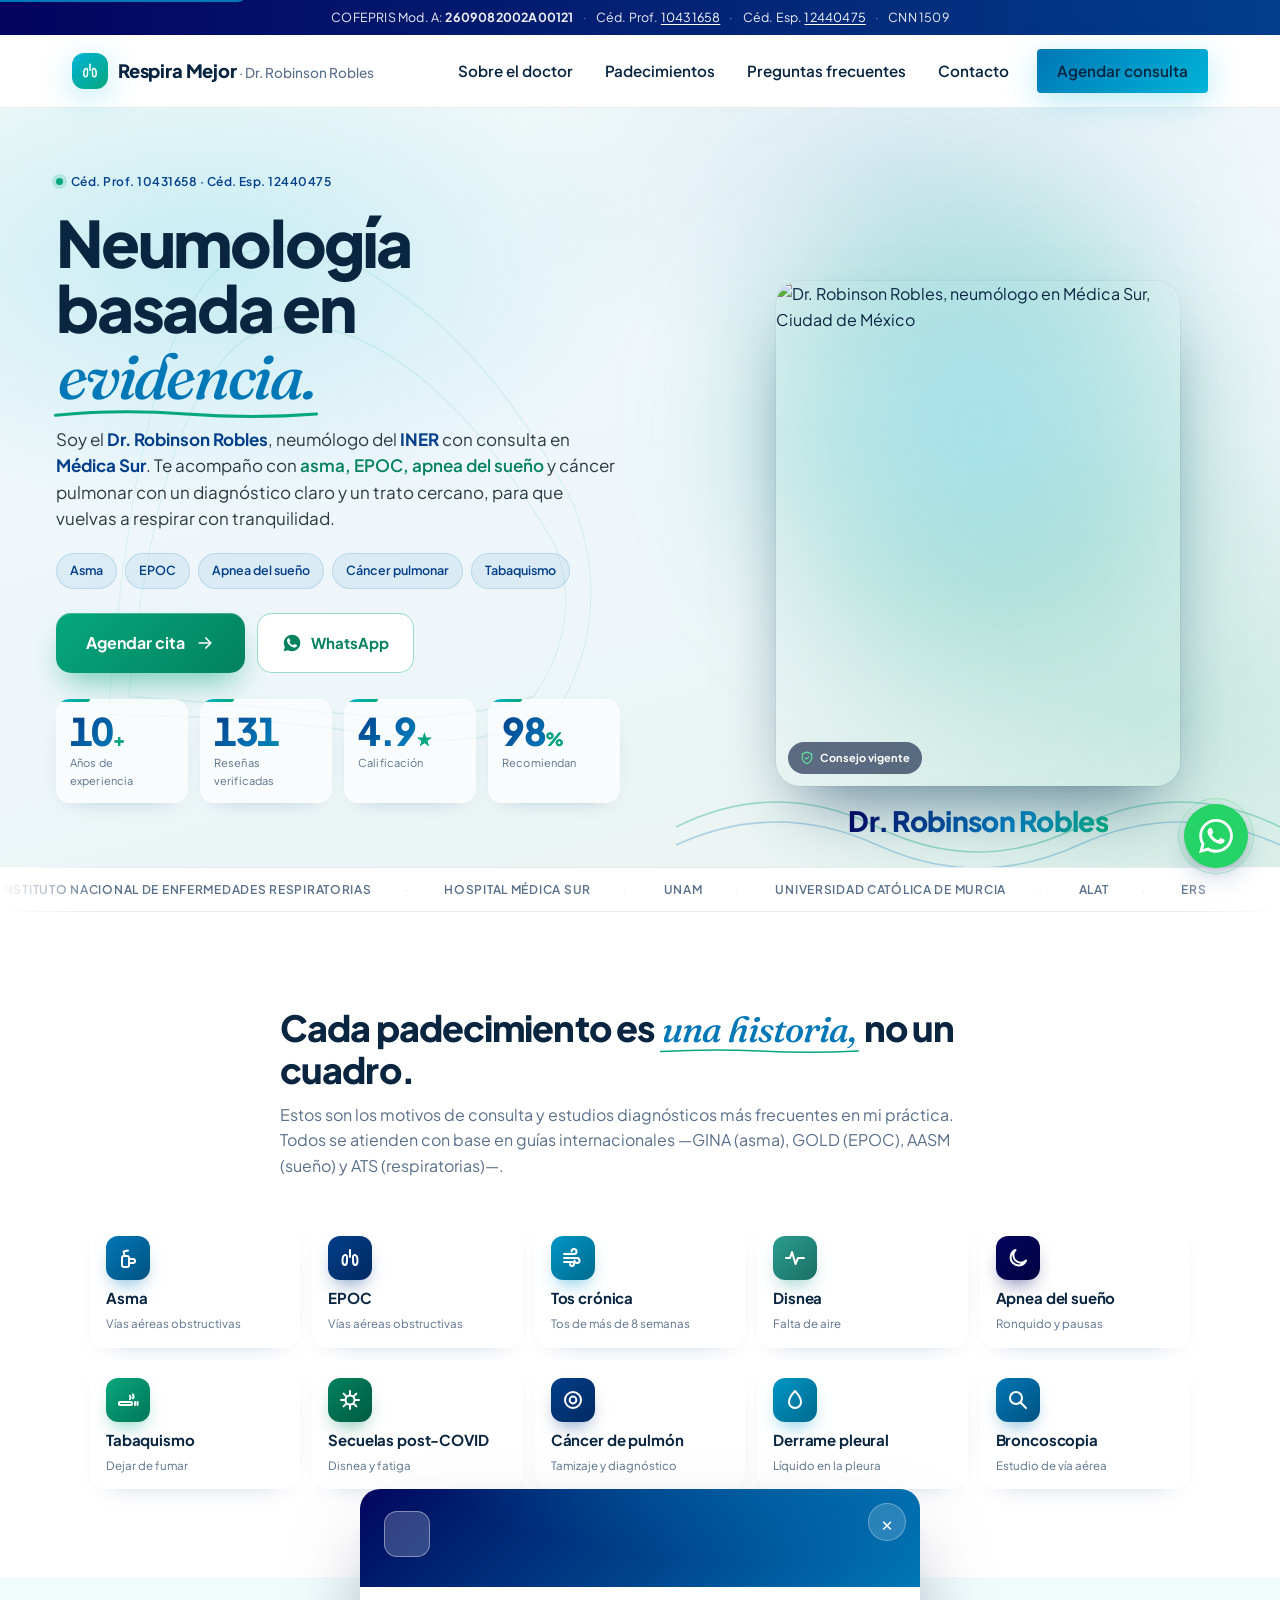
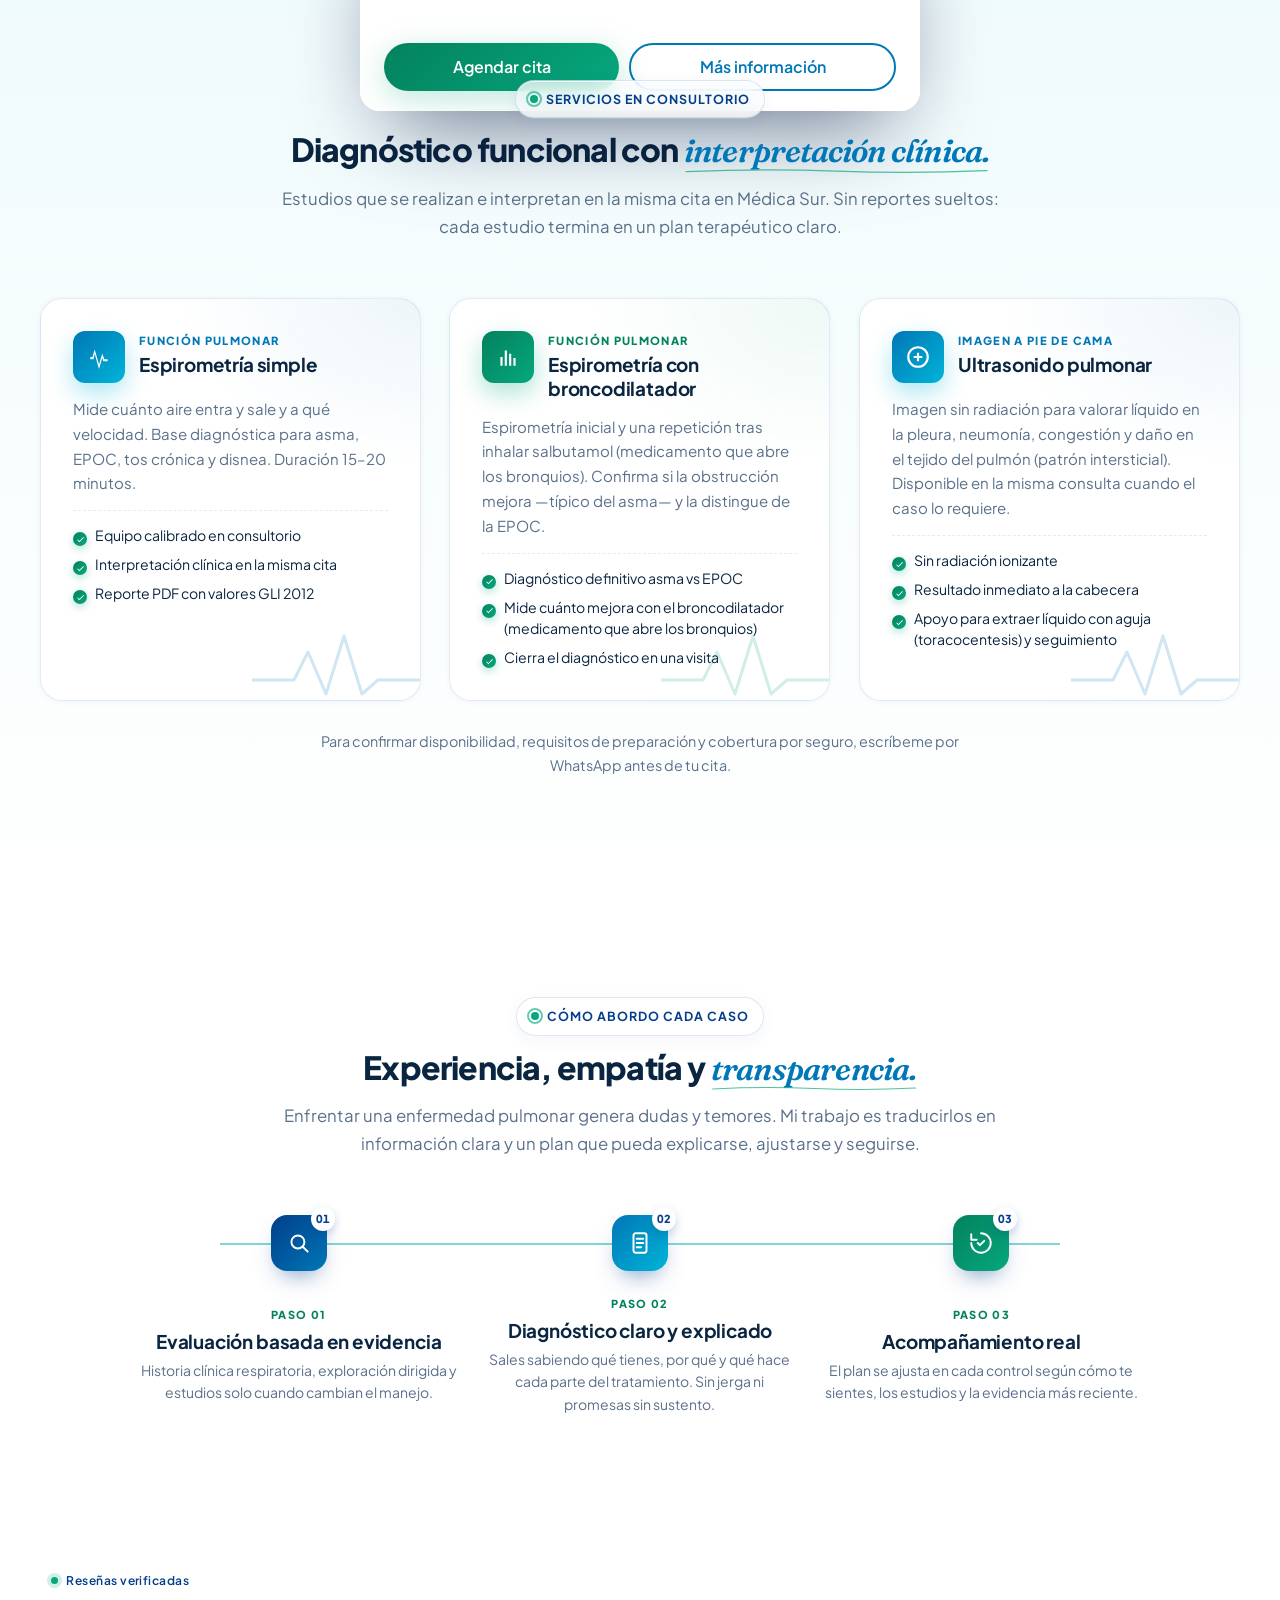
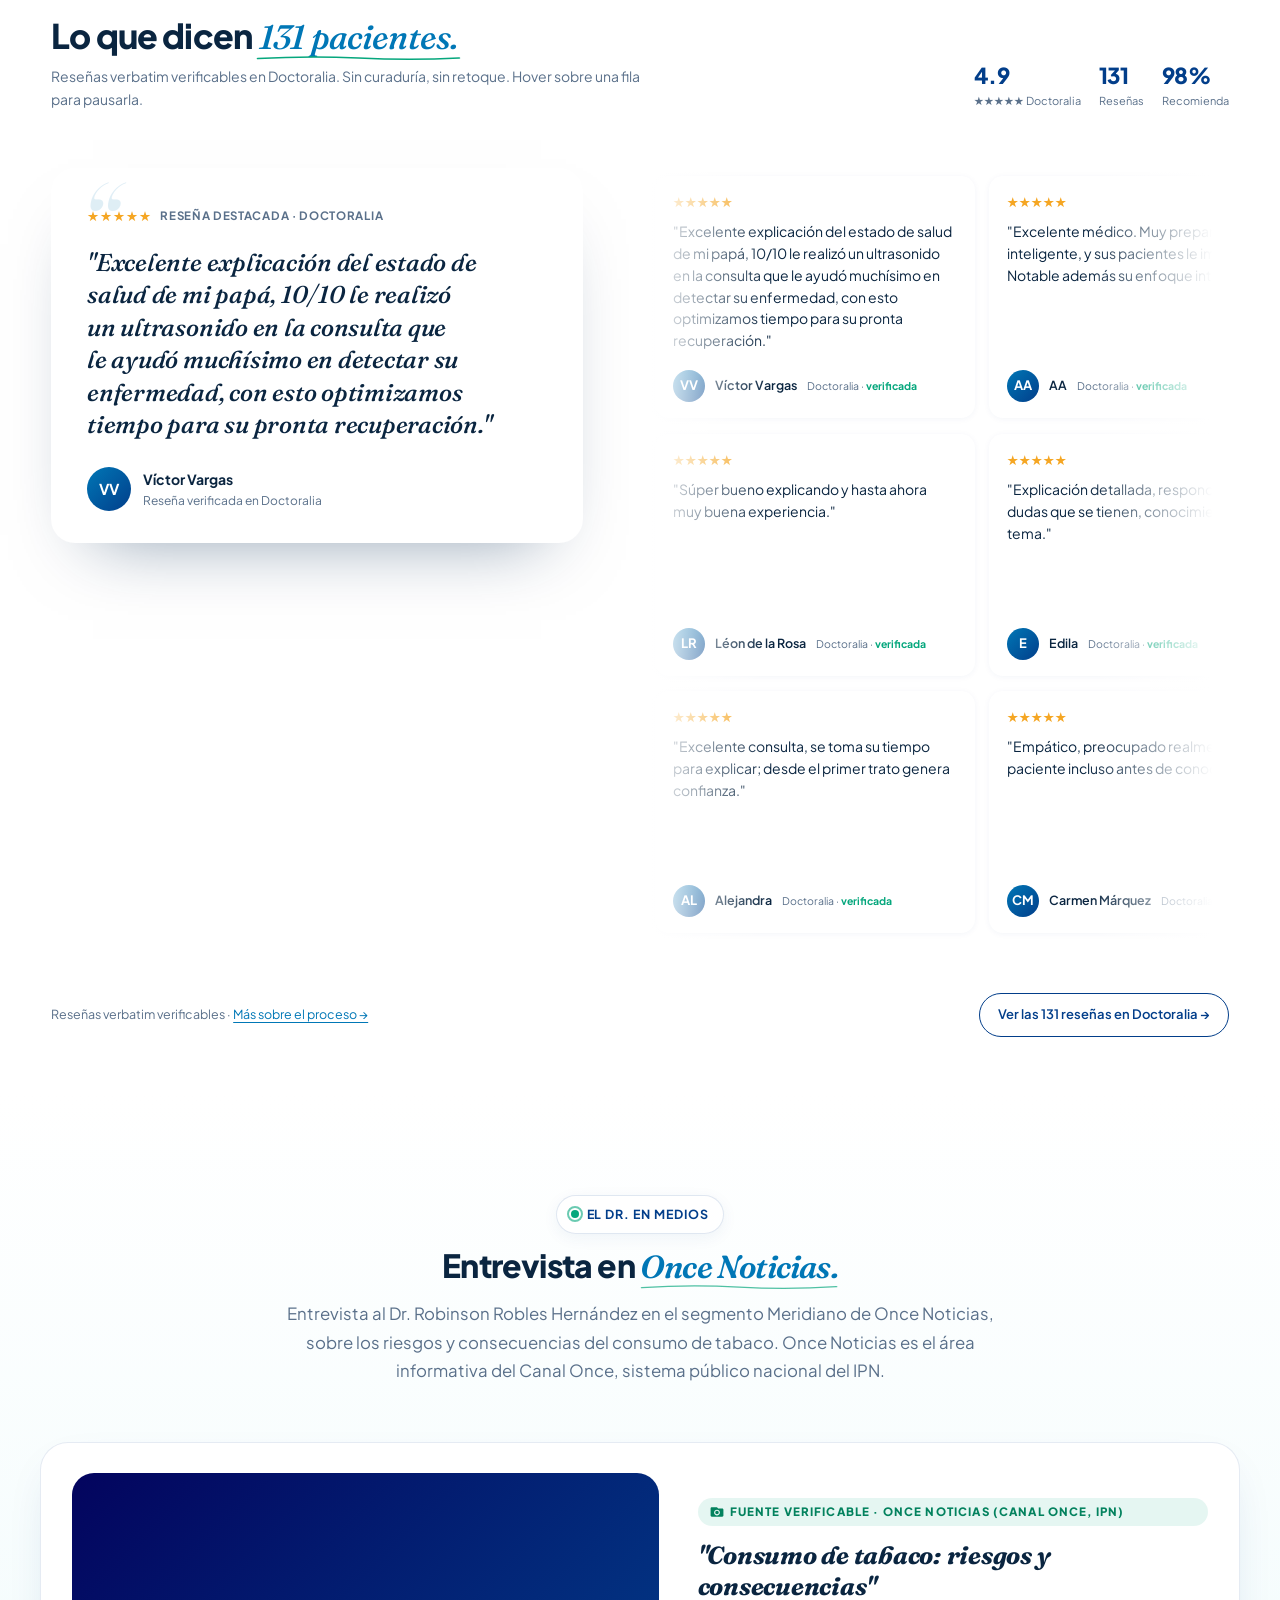
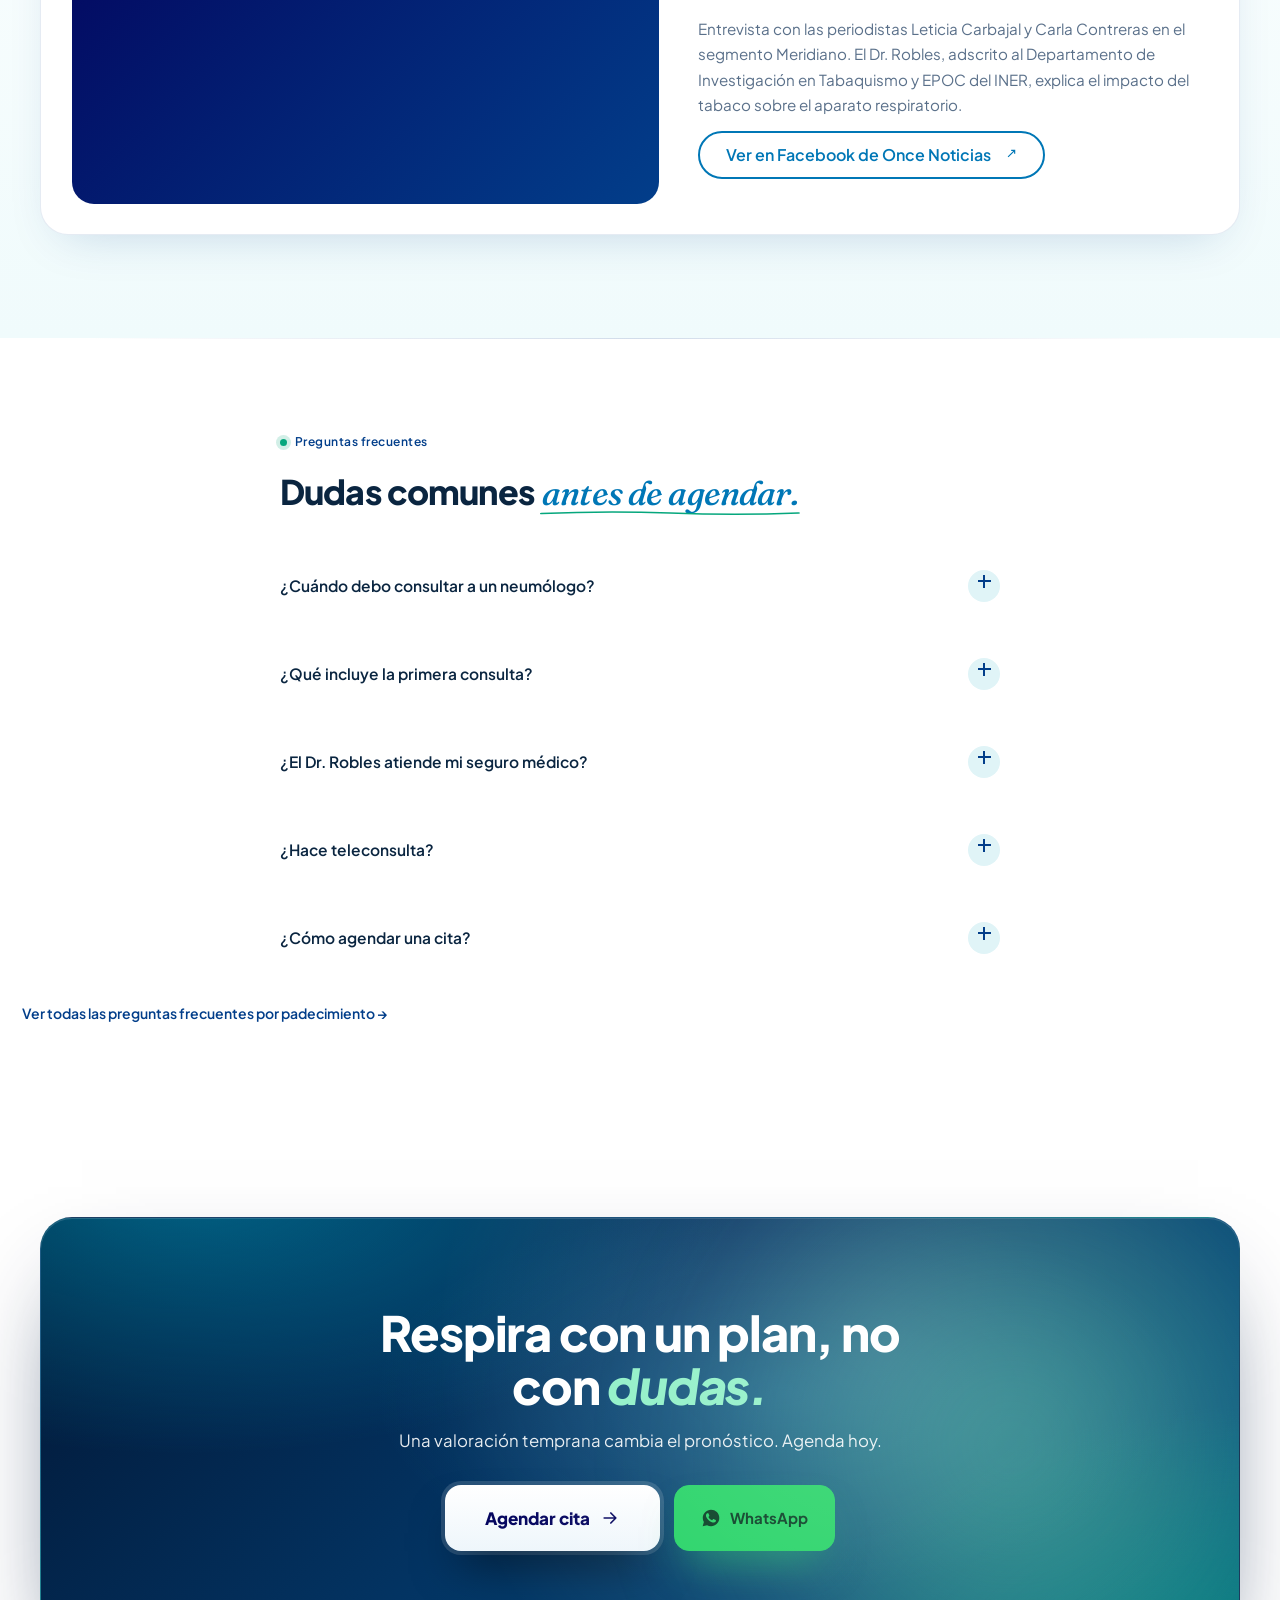
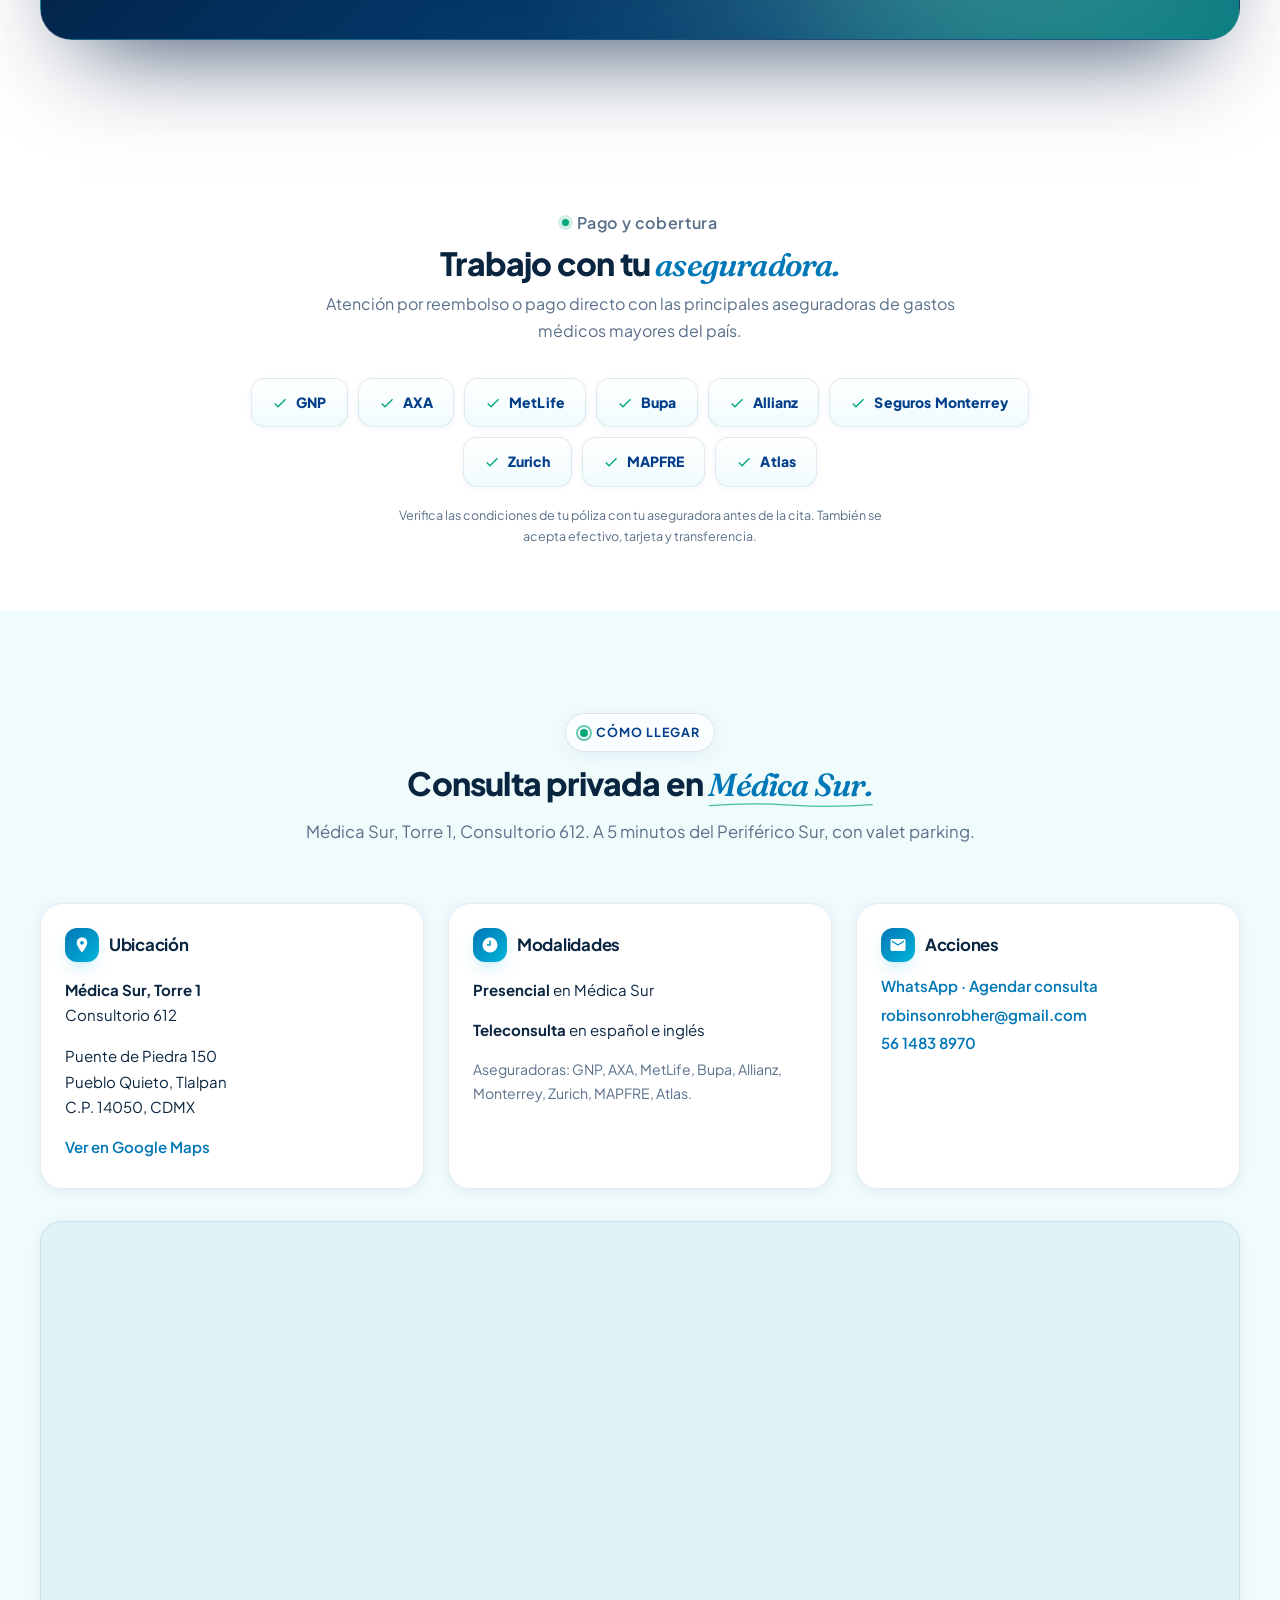
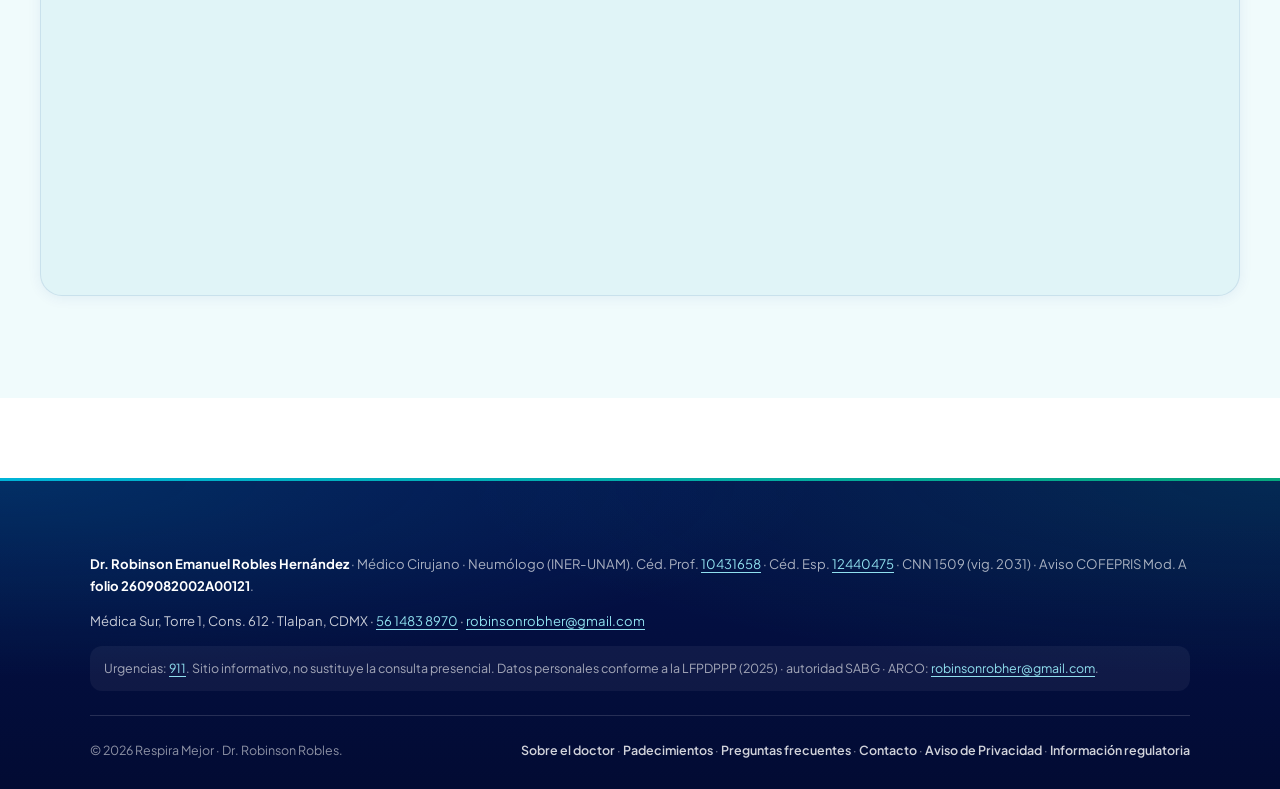
==== commit bfcf1273: "fix(mobile): ficha de padecimientos en una sola vista + auditoría de bugs - dx-modal: layout flex (h" ====
--- a/index.html
+++ b/index.html
@@ -4,7 +4,7 @@
   <meta charset="UTF-8">
   <meta name="viewport" content="width=device-width, initial-scale=1.0, viewport-fit=cover">
 
-  <title>Neumólogo en CDMX | Dr. Robinson Robles — Atmen</title>
+  <title>Neumólogo en CDMX | Dr. Robinson Robles — Respira Mejor</title>
   <meta name="description" content="Neumólogo investigador del INER y Médica Sur. Atención de asma, EPOC, apnea del sueño, tabaquismo y secuelas post-COVID con evidencia clínica. Agenda tu consulta.">
   <meta name="author" content="Dr. Robinson Emanuel Robles Hernández">
   <meta name="robots" content="index, follow, max-snippet:-1, max-image-preview:large, max-video-preview:-1">
@@ -17,26 +17,26 @@
   <meta name="geo.position" content="19.292000;-99.173500">
   <meta name="ICBM" content="19.292000, -99.173500">
 
-  <link rel="canonical" href="https://atmen.mx/">
-  <link rel="alternate" hreflang="es-MX" href="https://atmen.mx/">
-  <link rel="alternate" hreflang="x-default" href="https://atmen.mx/">
+  <link rel="canonical" href="https://respiramejorcdmx.mx/">
+  <link rel="alternate" hreflang="es-MX" href="https://respiramejorcdmx.mx/">
+  <link rel="alternate" hreflang="x-default" href="https://respiramejorcdmx.mx/">
 
   <meta property="og:type" content="website">
-  <meta property="og:site_name" content="Atmen">
-  <meta property="og:title" content="Neumólogo en CDMX | Dr. Robinson Robles — Atmen">
+  <meta property="og:site_name" content="Respira Mejor">
+  <meta property="og:title" content="Neumólogo en CDMX | Dr. Robinson Robles — Respira Mejor">
   <meta property="og:description" content="Neumólogo investigador del INER y Médica Sur. Atención de asma, EPOC, apnea del sueño, tabaquismo y secuelas post-COVID con evidencia clínica.">
-  <meta property="og:url" content="https://atmen.mx/">
+  <meta property="og:url" content="https://respiramejorcdmx.mx/">
   <meta property="og:locale" content="es_MX">
-  <meta property="og:image" content="https://atmen.mx/images/og-home.svg">
+  <meta property="og:image" content="https://respiramejorcdmx.mx/images/og-home.svg">
   <meta property="og:image:width" content="1200">
   <meta property="og:image:height" content="630">
-  <meta property="og:image:alt" content="Atmen — Neumología basada en evidencia. Dr. Robinson Robles, investigador INER y Médica Sur.">
+  <meta property="og:image:alt" content="Respira Mejor — Neumología basada en evidencia. Dr. Robinson Robles, investigador INER y Médica Sur.">
 
   <meta name="twitter:card" content="summary_large_image">
-  <meta name="twitter:title" content="Neumólogo en CDMX | Dr. Robinson Robles — Atmen">
+  <meta name="twitter:title" content="Neumólogo en CDMX | Dr. Robinson Robles — Respira Mejor">
   <meta name="twitter:description" content="Neumólogo investigador del INER y Médica Sur. Atención de asma, EPOC, apnea, tabaquismo y secuelas post-COVID.">
-  <meta name="twitter:image" content="https://atmen.mx/images/og-home.svg">
-  <meta name="twitter:image:alt" content="Atmen — Dr. Robinson Robles, Neumólogo CDMX">
+  <meta name="twitter:image" content="https://respiramejorcdmx.mx/images/og-home.svg">
+  <meta name="twitter:image:alt" content="Respira Mejor — Dr. Robinson Robles, Neumólogo CDMX">
 
   <link rel="icon" type="image/svg+xml" href="images/favicon.svg">
   <link rel="apple-touch-icon" href="images/favicon.svg">
@@ -53,52 +53,52 @@
     "@graph": [
       {
         "@type": "WebSite",
-        "@id": "https://atmen.mx/#website",
-        "url": "https://atmen.mx/",
-        "name": "Atmen",
+        "@id": "https://respiramejorcdmx.mx/#website",
+        "url": "https://respiramejorcdmx.mx/",
+        "name": "Respira Mejor",
         "description": "Consulta privada de neumología en CDMX por el Dr. Robinson Robles, investigador adscrito al INER y Médica Sur.",
-        "publisher": { "@id": "https://atmen.mx/#organization" },
+        "publisher": { "@id": "https://respiramejorcdmx.mx/#organization" },
         "inLanguage": "es-MX"
       },
       {
         "@type": "MedicalWebPage",
-        "@id": "https://atmen.mx/#webpage",
-        "url": "https://atmen.mx/",
-        "name": "Neumólogo en CDMX | Dr. Robinson Robles — Atmen",
+        "@id": "https://respiramejorcdmx.mx/#webpage",
+        "url": "https://respiramejorcdmx.mx/",
+        "name": "Neumólogo en CDMX | Dr. Robinson Robles — Respira Mejor",
         "inLanguage": "es-MX",
-        "isPartOf": { "@id": "https://atmen.mx/#website" },
+        "isPartOf": { "@id": "https://respiramejorcdmx.mx/#website" },
         "datePublished": "2026-05-03",
         "dateModified": "2026-05-03",
         "lastReviewed": "2026-05-03",
-        "reviewedBy": { "@id": "https://atmen.mx/#physician" },
+        "reviewedBy": { "@id": "https://respiramejorcdmx.mx/#physician" },
         "specialty": "https://schema.org/Pulmonary",
         "audience": { "@type": "MedicalAudience", "audienceType": "Patient" },
-        "primaryImageOfPage": { "@type": "ImageObject", "url": "https://atmen.mx/images/og-home.svg" },
+        "primaryImageOfPage": { "@type": "ImageObject", "url": "https://respiramejorcdmx.mx/images/og-home.svg" },
         "about": [
-          { "@id": "https://atmen.mx/#physician" },
-          { "@id": "https://atmen.mx/#organization" }
+          { "@id": "https://respiramejorcdmx.mx/#physician" },
+          { "@id": "https://respiramejorcdmx.mx/#organization" }
         ]
       },
       {
         "@type": "BreadcrumbList",
-        "@id": "https://atmen.mx/#breadcrumb",
+        "@id": "https://respiramejorcdmx.mx/#breadcrumb",
         "itemListElement": [
-          { "@type": "ListItem", "position": 1, "name": "Inicio", "item": "https://atmen.mx/" }
+          { "@type": "ListItem", "position": 1, "name": "Inicio", "item": "https://respiramejorcdmx.mx/" }
         ]
       },
       {
         "@type": ["Physician", "Person"],
-        "@id": "https://atmen.mx/#physician",
+        "@id": "https://respiramejorcdmx.mx/#physician",
         "name": "Dr. Robinson Emanuel Robles Hernández",
         "alternateName": "Dr. Robinson Robles",
         "honorificPrefix": "Dr.",
         "givenName": "Robinson Emmanuel",
         "familyName": "Robles Hernández",
         "jobTitle": "Médico Neumólogo",
-        "image": "https://atmen.mx/images/dr-robles-landing.jpg",
-        "url": "https://atmen.mx/sobre-el-doctor/",
+        "image": "https://respiramejorcdmx.mx/images/dr-robles-landing.jpg",
+        "url": "https://respiramejorcdmx.mx/sobre-el-doctor/",
         "telephone": "+5215614838970",
-        "email": "contacto@atmen.mx",
+        "email": "robinsonrobher@gmail.com",
         "medicalSpecialty": "https://schema.org/Pulmonary",
         "knowsLanguage": ["es-MX", "en"],
         "knowsAbout": [
@@ -116,8 +116,8 @@
           "Espirometría simple y con broncodilatador",
           "Ultrasonido pulmonar"
         ],
-        "worksFor": { "@id": "https://atmen.mx/#organization" },
-        "workLocation": { "@id": "https://atmen.mx/#organization" },
+        "worksFor": { "@id": "https://respiramejorcdmx.mx/#organization" },
+        "workLocation": { "@id": "https://respiramejorcdmx.mx/#organization" },
         "memberOf": [
           { "@type": "MedicalOrganization", "name": "Asociación Latinoamericana del Tórax (ALAT)", "url": "https://alatorax.org/" },
           { "@type": "MedicalOrganization", "name": "European Respiratory Society (ERS)", "url": "https://www.ersnet.org/" },
@@ -141,13 +141,13 @@
       },
       {
         "@type": ["MedicalClinic", "MedicalOrganization"],
-        "@id": "https://atmen.mx/#organization",
-        "name": "Atmen — Consultorio del Dr. Robinson Robles",
-        "url": "https://atmen.mx/",
-        "logo": "https://atmen.mx/images/favicon.svg",
-        "image": "https://atmen.mx/images/og-home.svg",
+        "@id": "https://respiramejorcdmx.mx/#organization",
+        "name": "Respira Mejor — Consultorio del Dr. Robinson Robles",
+        "url": "https://respiramejorcdmx.mx/",
+        "logo": "https://respiramejorcdmx.mx/images/favicon.svg",
+        "image": "https://respiramejorcdmx.mx/images/og-home.svg",
         "telephone": "+5215614838970",
-        "email": "contacto@atmen.mx",
+        "email": "robinsonrobher@gmail.com",
         "currenciesAccepted": "MXN",
         "paymentAccepted": "Cash, Credit Card, Debit Card, Bank Transfer",
         "medicalSpecialty": "https://schema.org/Pulmonary",
@@ -155,19 +155,19 @@
         "geo": { "@type": "GeoCoordinates", "latitude": 19.292000, "longitude": -99.173500 },
         "areaServed": { "@type": "GeoCircle", "geoMidpoint": { "@type": "GeoCoordinates", "latitude": 19.292000, "longitude": -99.173500 }, "geoRadius": "15000" },
         "containedInPlace": { "@type": "Hospital", "name": "Hospital Médica Sur", "url": "https://www.medicasur.com.mx/" },
-        "employee": { "@id": "https://atmen.mx/#physician" },
+        "employee": { "@id": "https://respiramejorcdmx.mx/#physician" },
         "sameAs": [ "https://www.doctoralia.com.mx/robinson-robles/neumologo/ciudad-de-mexico" ],
-        "aggregateRating": { "@type": "AggregateRating", "bestRating": "5", "worstRating": "1", "ratingCount": 131, "reviewCount": 131, "itemReviewed": { "@id": "https://atmen.mx/#organization" } }
+        "aggregateRating": { "@type": "AggregateRating", "bestRating": "5", "worstRating": "1", "ratingCount": 131, "reviewCount": 131, "itemReviewed": { "@id": "https://respiramejorcdmx.mx/#organization" } }
       },
       {
         "@type": "FAQPage",
-        "@id": "https://atmen.mx/#faq",
+        "@id": "https://respiramejorcdmx.mx/#faq",
         "mainEntity": [
           { "@type": "Question", "name": "¿Cuándo debo consultar a un neumólogo?", "acceptedAnswer": { "@type": "Answer", "text": "Debe consultar si presenta tos por más de 2-3 semanas, dificultad para respirar persistente, sibilancias recurrentes, ronquidos con pausas observadas durante el sueño, esputo con sangre o infecciones respiratorias frecuentes. También si tiene antecedente de tabaquismo o exposición laboral a humos y polvos." } },
           { "@type": "Question", "name": "¿Qué incluye la primera consulta?", "acceptedAnswer": { "@type": "Answer", "text": "Historia clínica completa enfocada en sistema respiratorio, exploración física dirigida, revisión de estudios previos, plan diagnóstico inicial y, si el caso lo requiere, indicación de espirometría u otros estudios disponibles en Médica Sur. La consulta termina con un plan claro: qué tiene, qué estudios faltan y qué pasos seguir." } },
           { "@type": "Question", "name": "¿El Dr. Robles atiende mi seguro médico?", "acceptedAnswer": { "@type": "Answer", "text": "Atiende a las principales aseguradoras del país: GNP, AXA, MetLife, Bupa, Allianz, Seguros Monterrey, Zurich, MAPFRE y Atlas, entre otras. Recomendamos verificar cobertura con su aseguradora antes de la cita." } },
           { "@type": "Question", "name": "¿Hace teleconsulta?", "acceptedAnswer": { "@type": "Answer", "text": "Sí. Ofrece teleconsulta en español e inglés para seguimiento de enfermedades crónicas, interpretación de estudios previos y segunda opinión. La primera valoración se prefiere presencial cuando se requiere exploración física o estudios diagnósticos." } },
-          { "@type": "Question", "name": "¿Cómo agendar una cita?", "acceptedAnswer": { "@type": "Answer", "text": "Puede escribir por WhatsApp al teléfono del consultorio, enviar correo a contacto@atmen.mx con su motivo de consulta o llamar directamente. Confirmamos disponibilidad en Médica Sur Torre 1 Consultorio 612, modalidad presencial o teleconsulta." } }
+          { "@type": "Question", "name": "¿Cómo agendar una cita?", "acceptedAnswer": { "@type": "Answer", "text": "Puede escribir por WhatsApp al teléfono del consultorio, enviar correo a robinsonrobher@gmail.com con su motivo de consulta o llamar directamente. Confirmamos disponibilidad en Médica Sur Torre 1 Consultorio 612, modalidad presencial o teleconsulta." } }
         ]
       }
     ]
@@ -190,7 +190,7 @@
   <a class="skip-link" href="#main">Saltar al contenido principal</a>
 
   <div class="top-bar-legal" role="region" aria-label="Cumplimiento sanitario">
-    <span>COFEPRIS Mod. A: <strong>en trámite</strong></span>
+    <span>COFEPRIS Mod. A: <strong>2609082002A00121</strong></span>
     <span class="sep" aria-hidden="true">·</span>
     <span>Céd. Prof. <a href="https://www.cedulaprofesional.sep.gob.mx/" rel="external noopener">10431658</a></span>
     <span class="sep" aria-hidden="true">·</span>
@@ -201,11 +201,11 @@
 
   <nav class="navbar" id="mainNav" aria-label="Navegación principal">
     <div class="navbar__container">
-      <a href="index.html" class="navbar__brand" aria-label="Atmen — Inicio">
+      <a href="index.html" class="navbar__brand" aria-label="Respira Mejor — Inicio">
         <span class="navbar__brand-mark" aria-hidden="true">
-          <svg viewBox="0 0 24 24" width="20" height="20" fill="currentColor"><path d="M11 5h2l4 14h-3l-1-4h-4l-1 4H5z M11.6 12h.8L12 8.5z"/></svg>
+          <svg viewBox="0 0 24 24" width="20" height="20" fill="none" stroke="currentColor" stroke-width="1.8" stroke-linecap="round" stroke-linejoin="round"><path d="M12 4v7"/><path d="M9 11c0-1.6-1.3-2.5-2.5-1.8C5 10 4.5 12.5 4.5 15c0 2 .4 4 2.3 4S9 17 9 15Z"/><path d="M15 11c0-1.6 1.3-2.5 2.5-1.8C19 10 19.5 12.5 19.5 15c0 2-.4 4-2.3 4S15 17 15 15Z"/></svg>
         </span>
-        <span>Atmen <span class="navbar__brand-suffix">· Dr. Robinson Robles</span></span>
+        <span>Respira Mejor <span class="navbar__brand-suffix">· Dr. Robinson Robles</span></span>
       </a>
       <button class="navbar__toggler" type="button" aria-label="Abrir menú de navegación" aria-expanded="false" aria-controls="navMenu">
         <span class="bar" aria-hidden="true"></span>
@@ -247,16 +247,17 @@
         </h1>
 
         <p class="hero-lede">
-          Soy el <b>Dr. Robinson Robles</b>, neumólogo con formación en el <b>INER</b> y consulta
-          en <b>Médica Sur</b> (CDMX). Atiendo <span class="hl">asma, EPOC, apnea del sueño</span>
-          y secuelas post-COVID con base en guías clínicas y estudios médicos vigentes.
+          Soy el <b>Dr. Robinson Robles</b>, neumólogo del <b>INER</b> con consulta en
+          <b>Médica Sur</b>. Te acompaño con <span class="hl">asma, EPOC, apnea del sueño</span>
+          y cáncer pulmonar con un diagnóstico claro y un trato cercano, para que vuelvas
+          a respirar con tranquilidad.
         </p>
 
         <ul class="hero-tags" aria-label="Padecimientos que trato">
           <li>Asma</li>
           <li>EPOC</li>
           <li>Apnea del sueño</li>
-          <li>Post-COVID</li>
+          <li>Cáncer pulmonar</li>
           <li>Tabaquismo</li>
         </ul>
 
@@ -290,23 +291,12 @@
                  decoding="async">
             <span class="hero-portrait__badge" aria-hidden="true">
               <svg viewBox="0 0 24 24" fill="none" stroke="currentColor" stroke-width="2" stroke-linecap="round" stroke-linejoin="round"><path d="M12 22s8-4 8-10V5l-8-3-8 3v7c0 6 8 10 8 10Z"/><path d="m9 12 2 2 4-4"/></svg>
-              Consejo aprobado
+              Consejo vigente
             </span>
-          </div>
-
-          <div class="hero-portrait__chip hero-portrait__chip--rating">
-            <b>4.9</b>
-            <span class="hero-portrait__chipmeta"><span class="hero-portrait__stars" aria-hidden="true">★★★★★</span>131 reseñas verificadas</span>
-          </div>
-
-          <div class="hero-portrait__chip hero-portrait__chip--scholar">
-            <b>10<small>+</small></b>
-            <span>años de<br>experiencia</span>
           </div>
 
           <figcaption class="hero-portrait__cap">
             <b>Dr. Robinson Robles</b>
-            <span>Neumólogo · INER + Médica Sur</span>
           </figcaption>
         </figure>
       </aside>
@@ -339,11 +329,10 @@
     <section class="switcher-section" id="padecimientos" aria-labelledby="switcher-title">
       <div class="container">
         <div class="switcher-section__head reveal-up">
-          <p class="atmen-kicker">Padecimientos</p>
           <h2 id="switcher-title" class="switcher-section__h headline">
             Cada padecimiento es <em>una historia,</em> no un cuadro.
           </h2>
-          <p>Estos son los motivos de consulta y estudios diagnósticos más frecuentes en mi práctica. Todos se atienden con base en guías internacionales —GINA (asma), GOLD (EPOC), AASM (sueño) y ATS (respiratorias)— y protocolos del INER.</p>
+          <p>Estos son los motivos de consulta y estudios diagnósticos más frecuentes en mi práctica. Todos se atienden con base en guías internacionales —GINA (asma), GOLD (EPOC), AASM (sueño) y ATS (respiratorias)—.</p>
         </div>
 
         <div class="dx-grid">
@@ -471,12 +460,12 @@
           </div>
           <div class="dx-modal__body">
             <div id="dxModalContent"></div>
-            <div class="dx-modal__cta">
-              <button type="button" class="btn btn--leaf btn-pro" data-agendar-open aria-haspopup="dialog">
-                Agendar cita
-              </button>
-              <a class="btn btn--ghost" id="dxMoreLink" href="preguntas-frecuentes/index.html">Más información</a>
-            </div>
+          </div>
+          <div class="dx-modal__cta">
+            <button type="button" class="btn btn--leaf btn-pro" data-agendar-open aria-haspopup="dialog">
+              Agendar cita
+            </button>
+            <a class="btn btn--ghost" id="dxMoreLink" href="preguntas-frecuentes/index.html">Más información</a>
           </div>
         </dialog>
       </div>
@@ -1022,7 +1011,7 @@
       </div>
 
       <div class="wall__foot">
-        <span class="wall__note">Reseñas verbatim verificables · <a href="/preguntas-frecuentes/">Más sobre el proceso →</a></span>
+        <span class="wall__note">Reseñas verbatim verificables · <a href="preguntas-frecuentes/">Más sobre el proceso →</a></span>
         <a class="wall__cta" href="https://www.doctoralia.com.mx/robinson-robles/neumologo/ciudad-de-mexico" target="_blank" rel="noopener">Ver las 131 reseñas en Doctoralia →</a>
       </div>
     </section>
@@ -1108,7 +1097,7 @@
         <details class="faq-item">
           <summary><span class="faq-q">¿Cómo agendar una cita?</span><span class="faq-chev" aria-hidden="true">+</span></summary>
           <div class="faq-a">
-            <p>Puede escribir por <a href="https://wa.me/5215614838970">WhatsApp</a> al teléfono del consultorio, enviar correo a <a href="mailto:contacto@atmen.mx">contacto@atmen.mx</a> o llamar al <a href="tel:+5215614838970">56 1483 8970</a>.</p>
+            <p>Puede escribir por <a href="https://wa.me/5215614838970">WhatsApp</a> al teléfono del consultorio, enviar correo a <a href="mailto:robinsonrobher@gmail.com">robinsonrobher@gmail.com</a> o llamar al <a href="tel:+5215614838970">56 1483 8970</a>.</p>
             <p>Confirmamos disponibilidad en Médica Sur, Torre 1, Consultorio 612, modalidad presencial o teleconsulta.</p>
           </div>
         </details>
@@ -1182,7 +1171,7 @@
           <div class="contact-card reveal-up">
             <h3><span class="icon" aria-hidden="true"><svg viewBox="0 0 24 24" width="18" height="18" fill="currentColor"><path d="M20 4H4c-1 0-2 .9-2 2v12c0 1.1.9 2 2 2h16c1.1 0 2-.9 2-2V6c0-1.1-.9-2-2-2zm0 4l-8 5-8-5V6l8 5 8-5z"/></svg></span> Acciones</h3>
             <a href="https://wa.me/5215614838970?text=Hola%2C%20me%20gustar%C3%ADa%20agendar%20una%20consulta%20de%20neumolog%C3%ADa.">WhatsApp · Agendar consulta</a>
-            <a href="mailto:contacto@atmen.mx">contacto@atmen.mx</a>
+            <a href="mailto:robinsonrobher@gmail.com">robinsonrobher@gmail.com</a>
             <a href="tel:+5215614838970">56 1483 8970</a>
           </div>
         </div>
@@ -1201,18 +1190,18 @@
         <strong>Dr. Robinson Emanuel Robles Hernández</strong> · Médico Cirujano · Neumólogo (INER-UNAM).
         Céd. Prof. <a href="https://www.cedulaprofesional.sep.gob.mx/" rel="external noopener">10431658</a> ·
         Céd. Esp. <a href="https://www.cedulaprofesional.sep.gob.mx/" rel="external noopener">12440475</a> ·
-        CNN 1509 (vig. 2031) · Aviso COFEPRIS Mod. A <strong>en trámite</strong>.
+        CNN 1509 (vig. 2031) · Aviso COFEPRIS Mod. A <strong>folio 2609082002A00121</strong>.
       </p>
       <p class="address">
         Médica Sur, Torre 1, Cons. 612 · Tlalpan, CDMX ·
-        <a href="tel:+5215614838970">56 1483 8970</a> · <a href="mailto:contacto@atmen.mx">contacto@atmen.mx</a>
+        <a href="tel:+5215614838970">56 1483 8970</a> · <a href="mailto:robinsonrobher@gmail.com">robinsonrobher@gmail.com</a>
       </p>
       <p class="disclaimer-emergency">
-        Urgencias: <a href="tel:911">911</a>. Sitio informativo, no sustituye la consulta presencial. Datos personales conforme a la LFPDPPP (2025) · autoridad SABG · ARCO: <a href="mailto:privacidad@atmen.mx">privacidad@atmen.mx</a>.
+        Urgencias: <a href="tel:911">911</a>. Sitio informativo, no sustituye la consulta presencial. Datos personales conforme a la LFPDPPP (2025) · autoridad SABG · ARCO: <a href="mailto:robinsonrobher@gmail.com">robinsonrobher@gmail.com</a>.
       </p>
     </section>
     <p class="footer-meta">
-      <span>© 2026 Atmen · Dr. Robinson Robles.</span>
+      <span>© 2026 Respira Mejor · Dr. Robinson Robles.</span>
       <span>
         <a href="sobre-el-doctor/index.html">Sobre el doctor</a> ·
         <a href="index.html#padecimientos">Padecimientos</a> ·
@@ -1251,7 +1240,7 @@
           <span class="ag-opt__txt"><b>Llamada directa</b><span>Médica Sur · línea consultorio</span></span>
           <span class="ag-opt__arr" aria-hidden="true"><svg viewBox="0 0 24 24" fill="none" stroke="currentColor" stroke-width="2" stroke-linecap="round" stroke-linejoin="round"><path d="M5 12h14M13 6l6 6-6 6"/></svg></span>
         </a>
-        <a class="ag-opt" href="mailto:contacto@atmen.mx?subject=Solicitud%20de%20cita%20-%20Neumolog%C3%ADa">
+        <a class="ag-opt" href="mailto:robinsonrobher@gmail.com?subject=Solicitud%20de%20cita%20-%20Neumolog%C3%ADa">
           <span class="ag-opt__ic" aria-hidden="true"><svg viewBox="0 0 24 24" fill="none" stroke="currentColor" stroke-width="1.8" stroke-linecap="round" stroke-linejoin="round"><rect x="2" y="4" width="20" height="16" rx="2"/><path d="m22 7-10 5L2 7"/></svg></span>
           <span class="ag-opt__txt"><b>Correo electrónico</b><span>Para casos no urgentes</span></span>
           <span class="ag-opt__arr" aria-hidden="true"><svg viewBox="0 0 24 24" fill="none" stroke="currentColor" stroke-width="2" stroke-linecap="round" stroke-linejoin="round"><path d="M5 12h14M13 6l6 6-6 6"/></svg></span>
--- a/css/premium.css
+++ b/css/premium.css
@@ -1,5 +1,5 @@
 /* =========================================================
-   Atmen — Premium effects (animated gradients, glass, bento,
+   Respira Mejor — Premium effects (animated gradients, glass, bento,
    marquee, counter, refined hover). Capa adicional sobre site.css.
    ========================================================= */
 
@@ -29,7 +29,7 @@
   background:
     linear-gradient(180deg, #fbfeff 0%, #eef9fc 100%);
 }
-/* Signature: respiratory wave grid en fondo (firma única Atmen) */
+/* Signature: respiratory wave grid en fondo (firma única Respira Mejor) */
 .hero-pro::before {
   content: ""; position: absolute;
   inset: auto 0 0 0;
@@ -189,6 +189,14 @@
   margin: 0 0 28px;
 }
 .lead-pro strong { color: var(--ocean-deep); }
+/* Resalte de instituciones/universidades — azul de marca + subrayado fino de firma */
+.hl-inst {
+  font-weight: 700;
+  color: var(--sea);
+  background-image: linear-gradient(transparent calc(100% - 3px), color-mix(in oklab, var(--sky) 42%, transparent) 0);
+  background-repeat: no-repeat;
+  padding-bottom: 1px;
+}
 
 /* === Stats con counter scroll-driven === */
 .stats-row {
@@ -2127,6 +2135,53 @@
   .wall__foot { padding-inline: 36px; flex-direction: row; justify-content: space-between; align-items: center; }
 }
 
+/* ===== Desktop: reseña destacada IZQUIERDA + carrusel de tarjetas DERECHA ===== */
+@media (min-width: 960px) {
+  .wall {
+    display: grid;
+    grid-template-columns: minmax(330px, 0.94fr) 1.06fr;
+    grid-template-areas:
+      "head head"
+      "feat cards"
+      "foot foot";
+    column-gap: clamp(36px, 3.6vw, 64px);
+    align-items: start;
+    max-width: 1340px;
+    margin-inline: auto;
+    padding-inline: clamp(36px, 4vw, 56px);
+  }
+  .wall__head { grid-area: head; padding-inline: 0; margin-bottom: 32px; }
+  .wall__foot { grid-area: foot; padding-inline: 0; margin-top: 34px; }
+
+  /* Panel destacado: tarjeta editorial alineada a la izquierda, sticky */
+  .wall__featured {
+    grid-area: feat;
+    max-width: none; margin: 0;
+    padding: 34px 36px 32px;
+    text-align: left;
+    position: sticky; top: 92px;
+    background: linear-gradient(162deg, var(--paper-warm) 0%, #fff 70%);
+    border: 1px solid var(--line-soft);
+    border-radius: 24px;
+    box-shadow: 0 34px 70px -42px rgba(2,40,80,.5);
+  }
+  .wall__featured::before {
+    content: "\201C";
+    position: absolute; top: 2px; left: 24px;
+    font-family: var(--font-serif); font-style: italic;
+    font-size: 120px; line-height: 1; color: var(--sea);
+    opacity: .12; pointer-events: none;
+  }
+  .wall__featured-eyebrow { margin-bottom: 18px; }
+  .wall__featured-quote { font-size: clamp(21px, 1.9vw, 27px); margin-bottom: 26px; }
+  .wall__featured-cite  { justify-content: flex-start; }
+
+  /* Carrusel de tarjetas a la derecha (3 filas marquee, recortadas en la columna) */
+  .wall__mask { grid-area: cards; overflow: hidden; }
+  .wall__mask::before { background: linear-gradient(90deg, #fff, transparent); }
+  .wall__mask::after  { background: linear-gradient(-90deg, #fff, transparent); }
+}
+
 @media (prefers-reduced-motion: reduce) {
   .marquee-row { animation: none !important; flex-wrap: wrap; width: auto; justify-content: center; }
   .wall__mask::before, .wall__mask::after { display: none; }
@@ -2808,11 +2863,17 @@
   --cp: var(--sea);
   border: 0; padding: 0; border-radius: 20px;
   width: min(560px, calc(100vw - 32px));
+  /* dvh: en móvil la barra del navegador reduce el alto real; vh la ignora */
   max-height: min(86vh, 720px);
+  max-height: min(86dvh, 720px);
   box-shadow: 0 40px 90px -30px rgba(2,16,60,.6);
   background: #fff; color: var(--ink);
   overflow: hidden;
-}
+  /* flex: el head queda fijo y el body scrollea; sin esto el body
+     desbordaba el dialog y overflow:hidden recortaba los CTA en móvil */
+  display: flex; flex-direction: column;
+}
+.dx-modal__head { flex: 0 0 auto; }
 .dx-modal::backdrop { background: rgba(3,12,40,.55); backdrop-filter: blur(3px); }
 .dx-modal[open] { animation: dx-pop .28s var(--ease); }
 @keyframes dx-pop { from { opacity: 0; transform: translateY(16px) scale(.97); } to { opacity: 1; transform: none; } }
@@ -2836,7 +2897,7 @@
   transition: background .2s var(--ease);
 }
 .dx-modal__close:hover { background: rgba(255,255,255,.3); }
-.dx-modal__body { padding: 20px 24px 24px; overflow-y: auto; }
+.dx-modal__body { padding: 20px 24px 24px; overflow-y: auto; flex: 1 1 auto; min-height: 0; -webkit-overflow-scrolling: touch; }
 .dx-modal__lead { font-size: 15px; color: #3a4a55; margin: 0 0 16px; line-height: 1.55; }
 .dx-points { list-style: none; margin: 0 0 18px; padding: 0; display: grid; gap: 12px; }
 .dx-points li {
@@ -2856,9 +2917,35 @@
 .dx-points__ic svg { width: 20px; height: 20px; }
 .dx-points b { display: block; font-size: 11px; letter-spacing: .08em; text-transform: uppercase; color: color-mix(in oklab, var(--cp) 82%, #000); margin-bottom: 3px; }
 .dx-points span { font-size: 13.5px; color: #3a4a55; line-height: 1.5; }
-.dx-modal__cta { display: flex; gap: 10px; flex-wrap: wrap; }
+/* CTA como pie fijo del dialog: siempre visible, sin depender del scroll del body */
+.dx-modal__cta {
+  display: flex; gap: 10px; flex-wrap: wrap;
+  flex: 0 0 auto;
+  padding: 12px 24px 20px;
+  border-top: 1px solid var(--line-soft);
+  background: #fff;
+}
 .dx-modal__cta .btn { flex: 1 1 auto; }
 @media (prefers-reduced-motion: reduce) { .dx-modal[open] { animation: none; } }
+
+/* Móvil: ficha compacta para que todo quepa en una sola vista */
+@media (max-width: 480px) {
+  .dx-modal { max-height: min(92dvh, 720px); }
+  .dx-modal__head { padding: 12px 18px 10px; }
+  .dx-modal__ic { width: 38px; height: 38px; border-radius: 11px; margin-bottom: 8px; }
+  .dx-modal__ic svg { width: 22px; height: 22px; }
+  .dx-modal__title { font-size: 21px; }
+  .dx-modal__body { padding: 12px 15px; }
+  .dx-modal__lead { font-size: 13.5px; margin-bottom: 8px; line-height: 1.4; }
+  .dx-points { gap: 6px; margin-bottom: 0; }
+  .dx-points li { grid-template-columns: 32px 1fr; gap: 10px; padding: 7px 10px; border-radius: 10px; }
+  .dx-points b { margin-bottom: 2px; }
+  .dx-points__ic { width: 32px; height: 32px; border-radius: 9px; }
+  .dx-points__ic svg { width: 16px; height: 16px; }
+  .dx-points span { font-size: 12.5px; line-height: 1.35; }
+  .dx-modal__close { width: 34px; height: 34px; top: 12px; right: 12px; }
+  .dx-modal__cta { padding: 10px 16px 14px; gap: 8px; }
+}
 
 /* 4. Servicios: hint de "desliza" + fade de borde (móvil) */
 @media (max-width: 720px) {
@@ -2946,6 +3033,9 @@
   width: min(480px, calc(100vw - 28px));
   background: transparent; color: var(--ink);
   overflow: visible;
+  /* en pantallas bajas el dialog no debe exceder el viewport */
+  max-height: calc(100vh - 24px);
+  max-height: calc(100dvh - 24px);
 }
 .ag-modal::backdrop { background: rgba(3,12,40,.58); backdrop-filter: blur(4px); -webkit-backdrop-filter: blur(4px); }
 .ag-modal[open] { animation: ag-pop .26s var(--ease); }
@@ -2957,6 +3047,9 @@
   border-radius: 24px; padding: 32px 26px 22px;
   box-shadow: 0 36px 80px -28px rgba(2,18,55,.62);
   overflow: hidden;
+  max-height: calc(100vh - 24px);
+  max-height: calc(100dvh - 24px);
+  overflow-y: auto; -webkit-overflow-scrolling: touch;
 }
 .ag-modal__inner::before {
   content: ""; position: absolute; inset: 0 0 auto 0; height: 5px;
@@ -3084,23 +3177,16 @@
 }
 .hero-portrait__badge svg { width: 14px; height: 14px; color: #5ee0a0; }
 
-.hero-portrait__chip {
-  position: absolute; z-index: 3;
-  display: flex; align-items: center; gap: 10px;
-  background: rgba(255,255,255,.94); -webkit-backdrop-filter: blur(10px); backdrop-filter: blur(10px);
-  border: 1px solid rgba(2,62,138,.1); border-radius: 15px; padding: 10px 14px;
-  box-shadow: 0 18px 34px -18px rgba(2,40,80,.5);
-}
-.hero-portrait__chip b { font-family: var(--font-display); font-size: 23px; font-weight: 800; letter-spacing: -.02em; line-height: 1; color: var(--ocean); }
-.hero-portrait__chip > span { font-size: 10.5px; line-height: 1.25; color: var(--ink-muted); }
-.hero-portrait__chip--rating { top: 9%; left: 1%; }
-.hero-portrait__chip--rating b { color: var(--leaf-deep); }
-.hero-portrait__chipmeta { display: flex; flex-direction: column; font-size: 10.5px; line-height: 1.3; color: var(--ink-muted); }
-.hero-portrait__stars { color: #f5a623; font-size: 11px; letter-spacing: .5px; }
-.hero-portrait__chip--scholar { bottom: 17%; right: 1%; }
-
-.hero-portrait__cap { text-align: center; margin-top: 18px; position: relative; z-index: 2; }
-.hero-portrait__cap b { display: block; font-size: 15px; color: var(--ink); }
+.hero-portrait__cap { text-align: center; margin-top: 20px; position: relative; z-index: 2; }
+.hero-portrait__cap b {
+  display: block;
+  font-family: var(--font-display);
+  font-size: clamp(21px, 2.6vw, 28px);
+  font-weight: 800; letter-spacing: -.025em; line-height: 1.1;
+  background: linear-gradient(120deg, var(--ocean-deep) 0%, var(--sea) 62%, var(--leaf) 100%);
+  -webkit-background-clip: text; background-clip: text;
+  -webkit-text-fill-color: transparent; color: var(--ocean-deep);
+}
 .hero-portrait__cap span { font-size: 12px; color: var(--ink-muted); }
 
 @media (min-width: 960px) {
@@ -3109,7 +3195,6 @@
   .hero-split__right { border-top: none; border-left: 1px solid var(--line-soft); padding: 0; min-height: 620px; }
   .hero-portrait { padding: 44px 28px 30px; }
   .hero-portrait__frame { width: min(404px, 88%); aspect-ratio: 4 / 5; }
-  .hero-portrait__chip b { font-size: 26px; }
   .hero-cta { margin-bottom: 4px; }
 }
 @media (prefers-reduced-motion: reduce) {
@@ -3125,8 +3210,13 @@
 }
 .dx-card__ic svg { stroke-width: 2; }
 .dx-points__ic {
-  background: linear-gradient(135deg, var(--cp) 0%, color-mix(in oklab, var(--cp) 82%, #000) 100%);
-}
+  background: linear-gradient(140deg, var(--cp) 0%, color-mix(in oklab, var(--cp) 70%, #000) 100%);
+  box-shadow: 0 7px 15px -7px color-mix(in oklab, var(--cp) 70%, transparent),
+              inset 0 1px 0 rgba(255,255,255,.25);
+}
+/* Glifo SIEMPRE blanco: `.dx-points span` (0,1,1) ganaba a `.dx-points__ic` (0,1,0)
+   y dejaba el icono gris (#3a4a55) sobre azul → invisible. */
+.dx-points__ic svg { color: #fff; stroke: #fff; stroke-width: 2; }
 .dx-modal__ic {
   background: rgba(255,255,255,.2); border-color: rgba(255,255,255,.4);
 }
@@ -3227,7 +3317,6 @@
   background: radial-gradient(circle, rgba(0,180,216,.34) 0%, rgba(6,167,125,.2) 48%, transparent 72%);
   filter: blur(54px);
 }
-.hero-portrait__chip--scholar b small { font-size: .62em; -webkit-text-fill-color: var(--ocean); color: var(--ocean); }
 
 /* ---------- #13 · CTA FINAL: fondo premium + botones que resaltan ---------- */
 .cta-aurora {
@@ -3268,3 +3357,267 @@
   box-shadow: 0 22px 44px -16px rgba(37,211,102,.6);
 }
 .cta-aurora__wa:hover { background: #1fc05c; border-color: #1fc05c; transform: translateY(-3px); }
+
+/* =========================================================
+   ====  REDISEÑO v6 — Página "Sobre el doctor" (premium)  ==
+   Foto de lujo, credenciales premium, investigación amigable,
+   logos institucionales, trayectoria impactante.
+   ========================================================= */
+
+/* ---------- #7 · Foto de lujo (rostro centrado, reloj visible) ---------- */
+.portrait-lux { position: relative; width: 100%; max-width: 460px; margin-inline: auto; }
+.portrait-lux::before {
+  content: ""; position: absolute; inset: -6% -10% -12%; z-index: -1;
+  background: radial-gradient(58% 58% at 50% 34%, rgba(0,180,216,.3), transparent 70%);
+  filter: blur(48px); pointer-events: none;
+}
+.portrait-lux__frame {
+  position: relative; aspect-ratio: 0.72; border-radius: 26px; overflow: hidden;
+  background: linear-gradient(160deg, #e9f1f8, #d7e7e2);
+  box-shadow: 0 46px 92px -34px rgba(2,26,62,.6), 0 8px 24px -12px rgba(2,26,62,.3);
+}
+/* Doble marco editorial: hairline dorado + mat blanco (lujo) */
+.portrait-lux__frame::after {
+  content: ""; position: absolute; inset: 0; border-radius: 26px; pointer-events: none; z-index: 3;
+  box-shadow: inset 0 0 0 1px rgba(184,147,47,.55), inset 0 0 0 7px rgba(255,255,255,.92);
+}
+.portrait-lux__frame img { width: 100%; height: 100%; object-fit: cover; object-position: 50% 12%; display: block; }
+.portrait-lux__creds { position: absolute; top: 18px; right: 18px; display: flex; gap: 6px; z-index: 4; }
+
+/* ---------- #11 · Credenciales premium ---------- */
+.creds-lux {
+  display: grid; gap: 18px; max-width: 980px; margin: 0 auto;
+  grid-template-columns: repeat(auto-fit, minmax(240px, 1fr));
+}
+.cred-lux {
+  position: relative; background: #fff; border: 1px solid var(--line-soft); border-radius: 18px;
+  padding: 30px 24px 24px; text-align: center; overflow: hidden;
+  box-shadow: 0 22px 46px -28px rgba(2,40,80,.42);
+}
+.cred-lux::before {
+  content: ""; position: absolute; inset: 0 0 auto 0; height: 4px;
+  background: linear-gradient(90deg, #b8932f, #e6cd86 50%, #b8932f);
+}
+.cred-lux__seal {
+  width: 56px; height: 56px; margin: 0 auto 14px; border-radius: 50%; display: grid; place-items: center;
+  background: linear-gradient(135deg, var(--ocean), var(--sea)); color: #fff;
+  box-shadow: 0 10px 22px -10px rgba(2,62,138,.6);
+}
+.cred-lux__seal svg { width: 28px; height: 28px; }
+.cred-lux__logo { height: 56px; width: auto; max-width: 140px; margin: 0 auto 14px; display: block; object-fit: contain; }
+.cred-lux__label { font-size: 11px; font-weight: 800; letter-spacing: .1em; text-transform: uppercase; color: var(--ink-muted); }
+.cred-lux__value { font-family: var(--font-display); font-size: clamp(26px, 3vw, 34px); font-weight: 800; letter-spacing: -.02em; color: var(--ocean-deep); margin: 5px 0 6px; }
+.cred-lux__note { font-size: 13px; color: var(--ink-muted); margin: 0 0 14px; }
+.cred-lux__verify { font-size: 13px; font-weight: 700; color: var(--sea); text-decoration: none; }
+.cred-lux__verify:hover { text-decoration: underline; }
+.cred-lux--featured { background: linear-gradient(180deg, #fffdf6, #fff); border-color: rgba(184,147,47,.38); }
+
+/* ---------- #8 · Investigación amigable ---------- */
+.research-figures { display: flex; flex-wrap: wrap; justify-content: center; gap: 16px 44px; max-width: 820px; margin: 0 auto var(--sp-6); }
+.research-figure { text-align: center; }
+.research-figure b {
+  display: block; font-family: var(--font-display); font-size: clamp(28px, 4vw, 42px); font-weight: 800; letter-spacing: -.02em; line-height: 1;
+  background: linear-gradient(120deg, var(--ocean), var(--sea) 60%, var(--leaf));
+  -webkit-background-clip: text; background-clip: text; -webkit-text-fill-color: transparent;
+}
+.research-figure span { font-size: 13px; color: var(--ink-muted); }
+.research-grid { display: grid; gap: 16px; max-width: 980px; margin: 0 auto; grid-template-columns: repeat(auto-fit, minmax(220px, 1fr)); }
+.research-card {
+  background: #fff; border: 1px solid var(--line-soft); border-radius: 16px; padding: 24px 20px;
+  box-shadow: 0 14px 32px -24px rgba(2,40,80,.4); transition: transform .2s var(--ease), box-shadow .2s var(--ease);
+}
+.research-card:hover { transform: translateY(-4px); box-shadow: 0 26px 48px -26px rgba(2,40,80,.5); }
+.research-card__ic { width: 48px; height: 48px; border-radius: 13px; display: grid; place-items: center; background: linear-gradient(135deg, var(--sea), var(--ocean)); color: #fff; margin-bottom: 14px; }
+.research-card__ic svg { width: 26px; height: 26px; }
+.research-card h3 { font-size: 1.05rem; margin: 0 0 6px; color: var(--ink); letter-spacing: -.01em; }
+.research-card p { font-size: 13.5px; line-height: 1.55; color: var(--ink-muted); margin: 0; }
+.research-verify { text-align: center; margin-top: var(--sp-6); font-size: 13.5px; color: var(--ink-muted); }
+.research-verify a { color: var(--sea); font-weight: 700; text-decoration: none; }
+.research-verify a:hover { text-decoration: underline; }
+
+/* ---------- #9 · Instituciones con logos ---------- */
+.institutions-row--lux { display: flex; flex-wrap: wrap; justify-content: center; gap: 18px; }
+.institutions-row--lux .institution {
+  flex: 1 1 180px; max-width: 240px;
+  display: flex; flex-direction: column; align-items: center; text-align: center; gap: 3px;
+  background: #fff; border: 1px solid var(--line-soft); border-radius: 16px; padding: 22px 18px;
+  text-decoration: none; color: var(--ink);
+  transition: transform .2s var(--ease), box-shadow .2s var(--ease), border-color .2s var(--ease);
+}
+.institutions-row--lux .institution:hover { transform: translateY(-4px); box-shadow: 0 22px 42px -26px rgba(2,40,80,.42); border-color: rgba(0,180,216,.32); }
+.institution__logo { height: 66px; display: grid; place-items: center; margin-bottom: 8px; }
+.institution__logo img { max-height: 66px; max-width: 150px; width: auto; object-fit: contain; }
+.institutions-row--lux .institution b { font-size: 1rem; color: var(--ocean-deep); }
+.institutions-row--lux .institution > span:last-child { font-size: 12px; color: var(--ink-muted); }
+
+/* ---------- #10 · Trayectoria impactante ---------- */
+.tl-lux { list-style: none; margin: 0 auto; padding: 0; max-width: 760px; position: relative; }
+.tl-lux::before { content: ""; position: absolute; left: 23px; top: 10px; bottom: 10px; width: 2px; background: linear-gradient(180deg, var(--sky), var(--leaf)); opacity: .45; }
+.tl-lux__item { position: relative; display: grid; grid-template-columns: 48px 1fr; gap: 18px; padding-bottom: 24px; }
+.tl-lux__item:last-child { padding-bottom: 0; }
+.tl-lux__node { width: 48px; height: 48px; border-radius: 50%; display: grid; place-items: center; background: #fff; border: 2px solid var(--line-soft); color: var(--sea); position: relative; z-index: 1; box-shadow: 0 8px 20px -10px rgba(2,40,80,.3); }
+.tl-lux__node svg { width: 23px; height: 23px; }
+.tl-lux__item--key .tl-lux__node { background: linear-gradient(135deg, var(--ocean), var(--sea)); border-color: transparent; color: #fff; }
+.tl-lux__card { background: #fff; border: 1px solid var(--line-soft); border-radius: 14px; padding: 15px 18px; box-shadow: 0 12px 28px -22px rgba(2,40,80,.32); }
+.tl-lux__item--key .tl-lux__card { border-color: rgba(184,147,47,.42); box-shadow: 0 16px 34px -22px rgba(2,40,80,.46); }
+.tl-lux__year { font-size: 11px; font-weight: 800; letter-spacing: .08em; text-transform: uppercase; color: var(--leaf-deep); }
+.tl-lux__item--key .tl-lux__year { color: #b8932f; }
+.tl-lux__title { font-size: 1.06rem; font-weight: 700; margin: 4px 0 6px; color: var(--ink); letter-spacing: -.01em; }
+.tl-lux__detail { font-size: 13.5px; line-height: 1.55; color: var(--ink-muted); margin: 0; }
+
+@media (max-width: 560px) {
+  .portrait-lux { max-width: 320px; }
+  .tl-lux__item { grid-template-columns: 42px 1fr; gap: 14px; }
+  .tl-lux::before { left: 20px; }
+  .tl-lux__node { width: 42px; height: 42px; }
+}
+
+/* =========================================================
+   ====  v8 — Contacto "cédula digital" + compactación móvil  ===
+   ========================================================= */
+
+/* ---- Cédula digital: columna centrada, simétrica y de ancho constante ---- */
+.lt-shell {
+  width: 100%;
+  max-width: 460px;
+  margin-inline: auto;
+  display: flex;
+  flex-direction: column;
+}
+.linktree { justify-content: flex-start; }
+
+/* En tablet/desktop la cédula se presenta como tarjeta flotante centrada */
+@media (min-width: 680px) {
+  .linktree {
+    justify-content: center;
+    padding-block: clamp(44px, 6vh, 76px);
+  }
+  .lt-shell {
+    max-width: 484px;
+    padding: 42px 40px 34px;
+    background: rgba(255,255,255,.82);
+    -webkit-backdrop-filter: blur(22px) saturate(140%);
+            backdrop-filter: blur(22px) saturate(140%);
+    border: 1px solid rgba(255,255,255,.9);
+    border-radius: 30px;
+    box-shadow:
+      0 54px 104px -38px rgba(2,40,80,.44),
+      0 0 0 1px rgba(201,162,77,.30),
+      inset 0 1px 0 rgba(255,255,255,.7);
+  }
+  .lt-shell .lt-foot { margin-top: 26px; }
+}
+@media (prefers-color-scheme: dark) and (min-width: 680px) {
+  .lt-shell { background: rgba(255,255,255,.055); border-color: rgba(255,255,255,.12); }
+}
+
+/* ---- Contacto: foto + jerarquía premium ---- */
+.lt-photo {
+  width: 130px; height: 130px; margin: 0 auto 16px;
+  border-radius: 50%; overflow: hidden; position: relative;
+  box-shadow: 0 20px 42px -18px rgba(2,40,80,.55),
+              inset 0 0 0 4px rgba(255,255,255,.92),
+              0 0 0 5px rgba(201,162,77,.5);
+}
+.lt-photo img { width: 100%; height: 100%; object-fit: cover; object-position: 50% 16%; display: block; }
+.lt-name em { font-style: italic; font-family: var(--font-serif); color: var(--sea); }
+.lt-loc { display: flex; justify-content: center; align-items: center; gap: 6px; font-size: 12.5px; color: var(--ink-muted); margin: 14px 0 0; text-align: center; }
+.lt-loc svg { width: 15px; height: 15px; color: var(--leaf-deep); flex: 0 0 auto; }
+
+.lt-primary {
+  display: flex; align-items: center; gap: 14px; width: 100%;
+  margin: 24px 0 6px; padding: 16px 18px; border: 0; border-radius: 16px; cursor: pointer;
+  text-align: left; font: inherit; color: #fff;
+  background: linear-gradient(135deg, var(--ocean) 0%, var(--sea) 58%, var(--leaf) 100%);
+  box-shadow: 0 22px 44px -16px rgba(2,62,138,.6), 0 0 0 1px rgba(201,162,77,.5);
+  transition: transform .18s var(--ease), box-shadow .25s var(--ease);
+}
+.lt-primary:hover { transform: translateY(-2px); box-shadow: 0 30px 56px -18px rgba(2,62,138,.7), 0 0 0 1px rgba(201,162,77,.65); }
+.lt-primary:active { transform: translateY(0) scale(.99); }
+.lt-primary:focus-visible { outline: 3px solid var(--leaf); outline-offset: 3px; }
+.lt-primary__ic { width: 44px; height: 44px; border-radius: 12px; flex: 0 0 auto; display: grid; place-items: center; background: rgba(255,255,255,.18); }
+.lt-primary__ic svg { width: 24px; height: 24px; }
+.lt-primary__txt { flex: 1; display: flex; flex-direction: column; min-width: 0; }
+.lt-primary__txt b { font-size: 17px; font-weight: 800; }
+.lt-primary__txt span { font-size: 11.5px; color: rgba(255,255,255,.85); }
+.lt-primary__arr { flex: 0 0 auto; }
+.lt-primary__arr svg { width: 22px; height: 22px; }
+
+.lt-eyebrow { font-size: 11px; font-weight: 800; letter-spacing: .12em; text-transform: uppercase; color: var(--ink-muted); margin: 22px 0 10px; text-align: left; }
+
+.lt-grid { display: grid; grid-template-columns: 1fr 1fr; gap: 10px; }
+.lt-tile {
+  display: flex; flex-direction: column; align-items: flex-start; gap: 1px;
+  padding: 14px; border-radius: 14px; text-decoration: none; color: var(--ink);
+  background: rgba(255,255,255,.72); border: 1px solid var(--line-soft);
+  -webkit-backdrop-filter: blur(12px); backdrop-filter: blur(12px);
+  box-shadow: 0 12px 28px -22px rgba(2,40,80,.4);
+  transition: transform .18s var(--ease), box-shadow .2s var(--ease), border-color .2s var(--ease);
+}
+.lt-tile:hover { transform: translateY(-2px); box-shadow: 0 20px 38px -22px rgba(2,40,80,.5); border-color: rgba(0,180,216,.3); color: var(--ink); }
+.lt-tile__ic { width: 38px; height: 38px; border-radius: 11px; display: grid; place-items: center; margin-bottom: 9px; background: linear-gradient(135deg, var(--sea), var(--ocean)); color: #fff; }
+.lt-tile__ic svg { width: 21px; height: 21px; }
+.lt-tile--wa .lt-tile__ic { background: linear-gradient(135deg, #25d366, #0f8a44); }
+.lt-tile b { font-size: 14.5px; font-weight: 700; }
+.lt-tile span { font-size: 11.5px; color: var(--ink-muted); }
+
+.lt-links { display: grid; gap: 8px; }
+.lt-link {
+  display: flex; align-items: center; justify-content: space-between; gap: 12px;
+  padding: 13px 16px; border-radius: 13px; text-decoration: none; color: var(--ink);
+  background: rgba(255,255,255,.55); border: 1px solid var(--line-soft);
+  transition: background .2s var(--ease), border-color .2s var(--ease), transform .18s var(--ease);
+}
+.lt-link:hover { background: #fff; border-color: rgba(0,180,216,.3); color: var(--ink); transform: translateY(-1px); }
+.lt-link__txt { display: flex; flex-direction: column; }
+.lt-link__txt b { font-size: 14px; font-weight: 700; }
+.lt-link__txt span { font-size: 11.5px; color: var(--ink-muted); }
+.lt-link__arr { color: var(--sea); font-weight: 700; flex: 0 0 auto; }
+
+.lt-utils { display: flex; gap: 10px; margin-top: 14px; }
+.lt-util {
+  flex: 1; display: inline-flex; align-items: center; justify-content: center; gap: 8px;
+  padding: 11px 12px; border-radius: 12px; cursor: pointer; font: inherit;
+  font-size: 13px; font-weight: 600; color: var(--ink-muted);
+  background: transparent; border: 1px solid var(--line-soft); text-decoration: none;
+  transition: color .2s var(--ease), border-color .2s var(--ease);
+}
+.lt-util:hover { color: var(--sea); border-color: rgba(0,180,216,.4); }
+.lt-util svg { width: 17px; height: 17px; }
+.lt-doctoralia { text-align: center; margin: 16px 0 0; }
+.lt-doctoralia a { font-size: 12.5px; color: var(--ink-muted); text-decoration: none; }
+.lt-doctoralia a:hover { color: var(--sea); text-decoration: underline; }
+
+/* ---- Sobre el doctor: compactación móvil (menos scroll) ---- */
+@media (max-width: 640px) {
+  .section { padding-block: clamp(28px, 6vw, 40px); }
+
+  /* Credenciales → filas compactas (sin sello, valor más chico) */
+  .creds-lux { grid-template-columns: 1fr; gap: 10px; }
+  .cred-lux { display: grid; grid-template-columns: 1fr auto; align-items: center; column-gap: 12px; row-gap: 2px; padding: 13px 16px; text-align: left; }
+  .cred-lux__seal { display: none; }
+  .cred-lux__logo { display: none; }
+  .cred-lux__label { grid-column: 1; grid-row: 1; }
+  .cred-lux__value { grid-column: 1; grid-row: 2; font-size: 19px; margin: 0; }
+  .cred-lux__note { grid-column: 1; grid-row: 3; margin: 2px 0 0; font-size: 11px; }
+  .cred-lux__verify { grid-column: 2; grid-row: 1 / span 3; align-self: center; white-space: nowrap; }
+  .cred-lux::before { height: 3px; }
+
+  /* Investigación → figuras en fila + 2×2 compacto */
+  .research-figures { gap: 8px 18px; flex-wrap: nowrap; }
+  .research-figure b { font-size: 1.55rem; }
+  .research-figure span { font-size: 11px; }
+  .research-grid { grid-template-columns: 1fr 1fr; gap: 10px; }
+  .research-card { padding: 14px 13px; }
+  .research-card__ic { width: 38px; height: 38px; margin-bottom: 9px; }
+  .research-card h3 { font-size: .95rem; }
+  .research-card p { font-size: 12.5px; display: -webkit-box; -webkit-box-orient: vertical; -webkit-line-clamp: 3; overflow: hidden; }
+
+  /* Timeline más plano */
+  .tl-lux__item { padding-bottom: 16px; }
+  .tl-lux__card { padding: 12px 14px; }
+  .tl-lux__title { font-size: 1rem; }
+
+  /* Respaldo institucional: logos un poco más compactos */
+  .institutions-row--lux .institution { padding: 18px 14px; }
+}
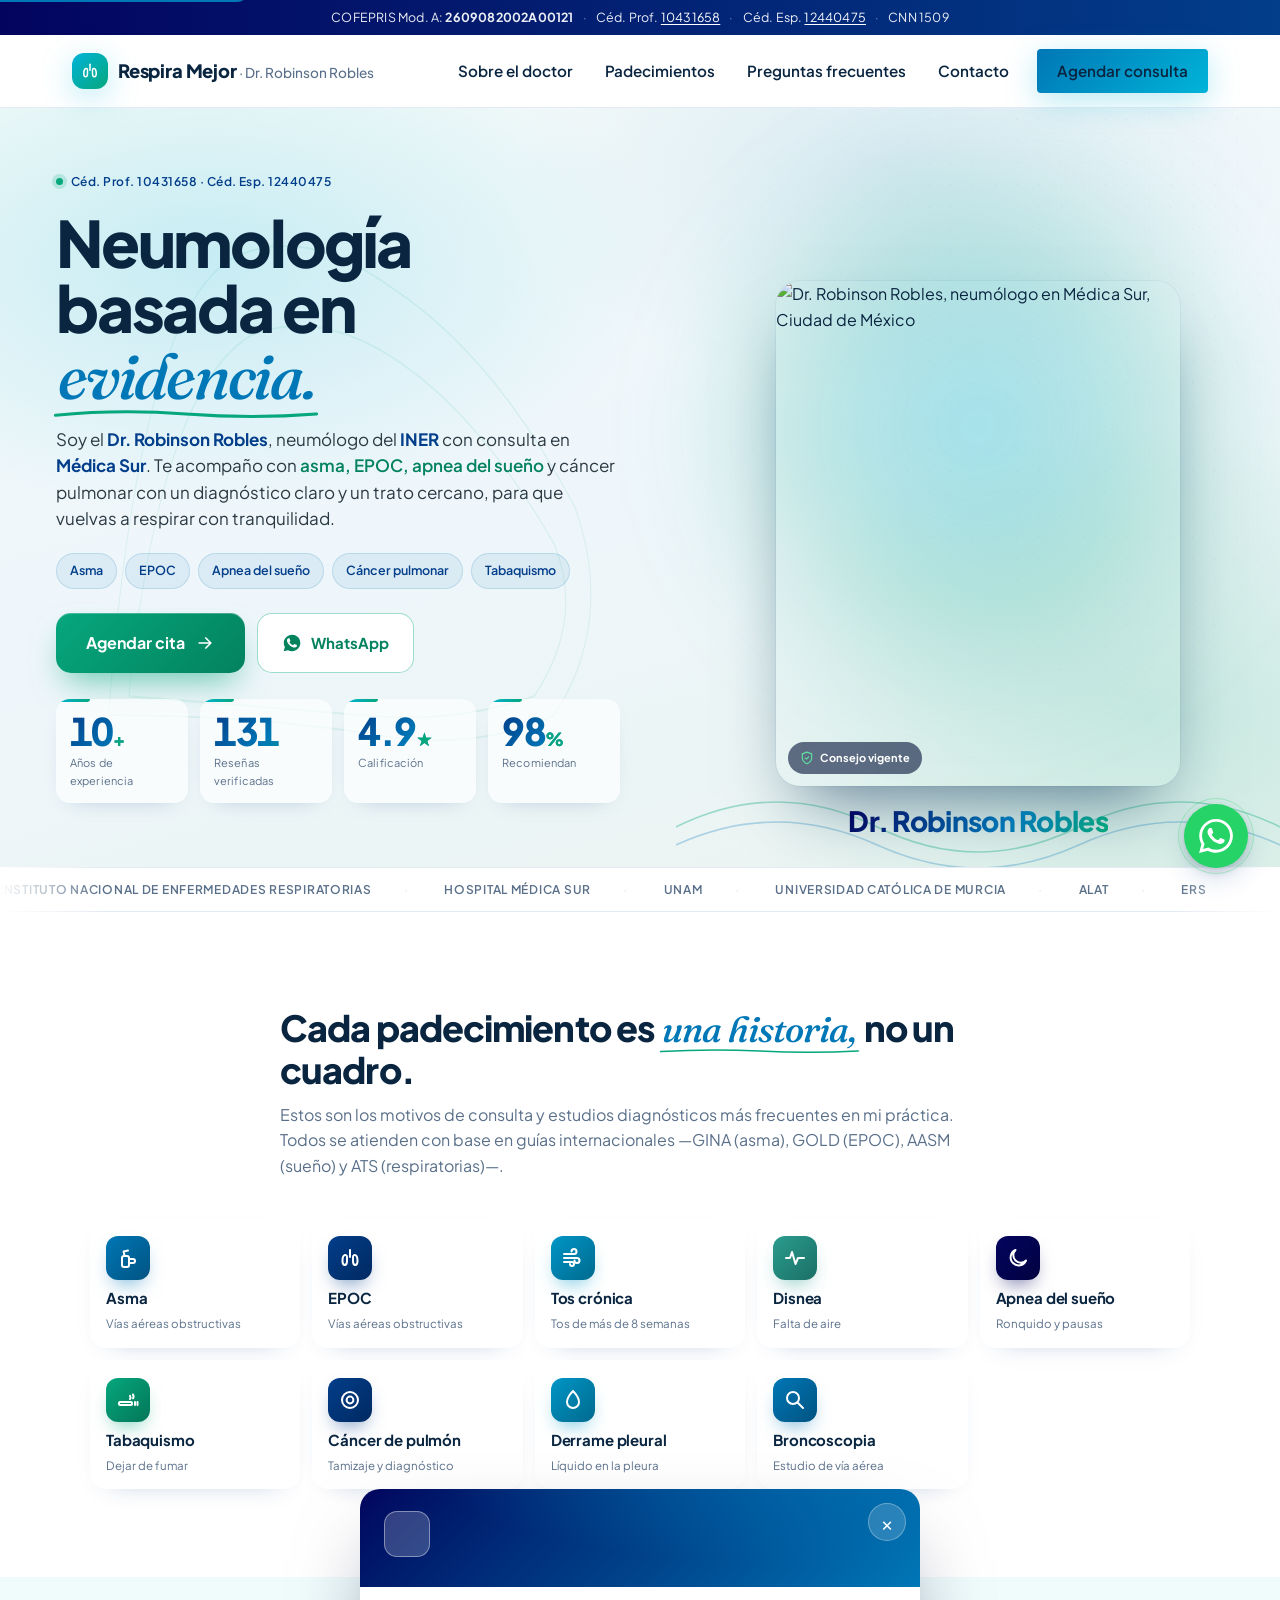
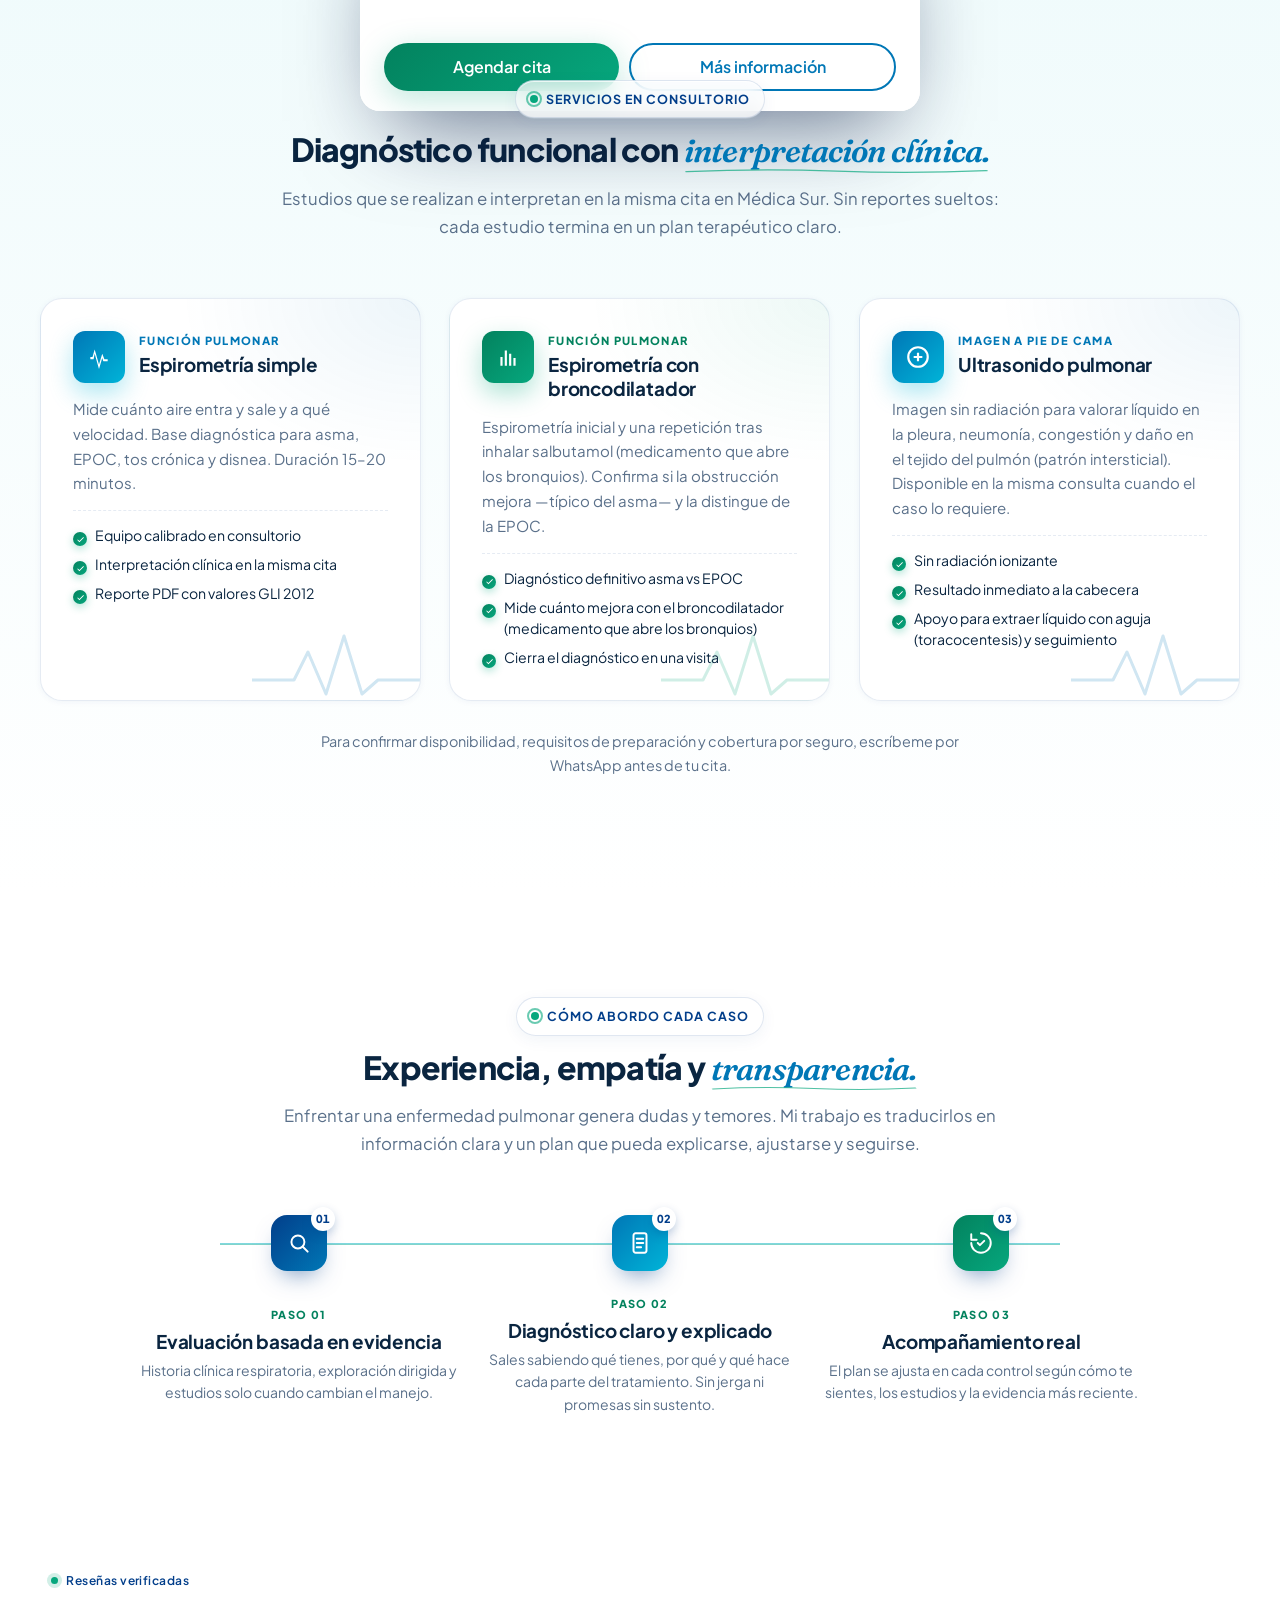
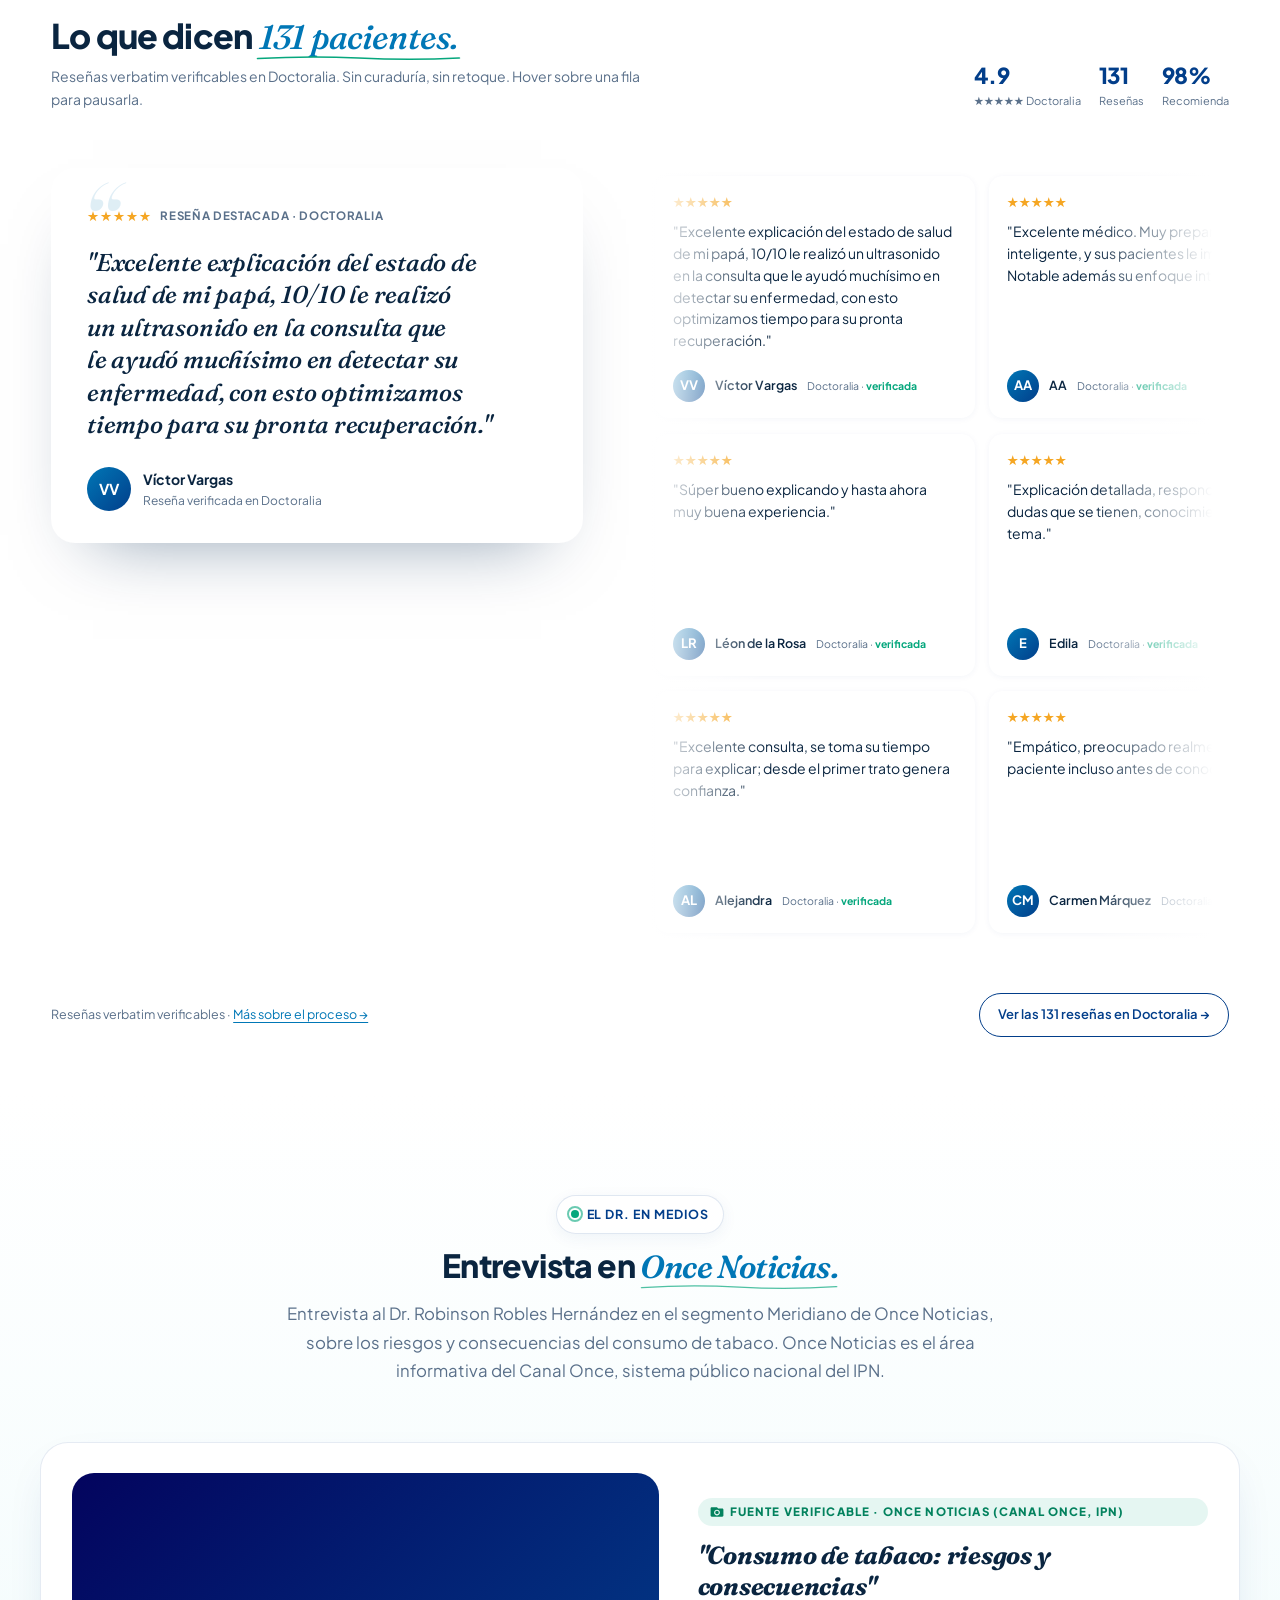
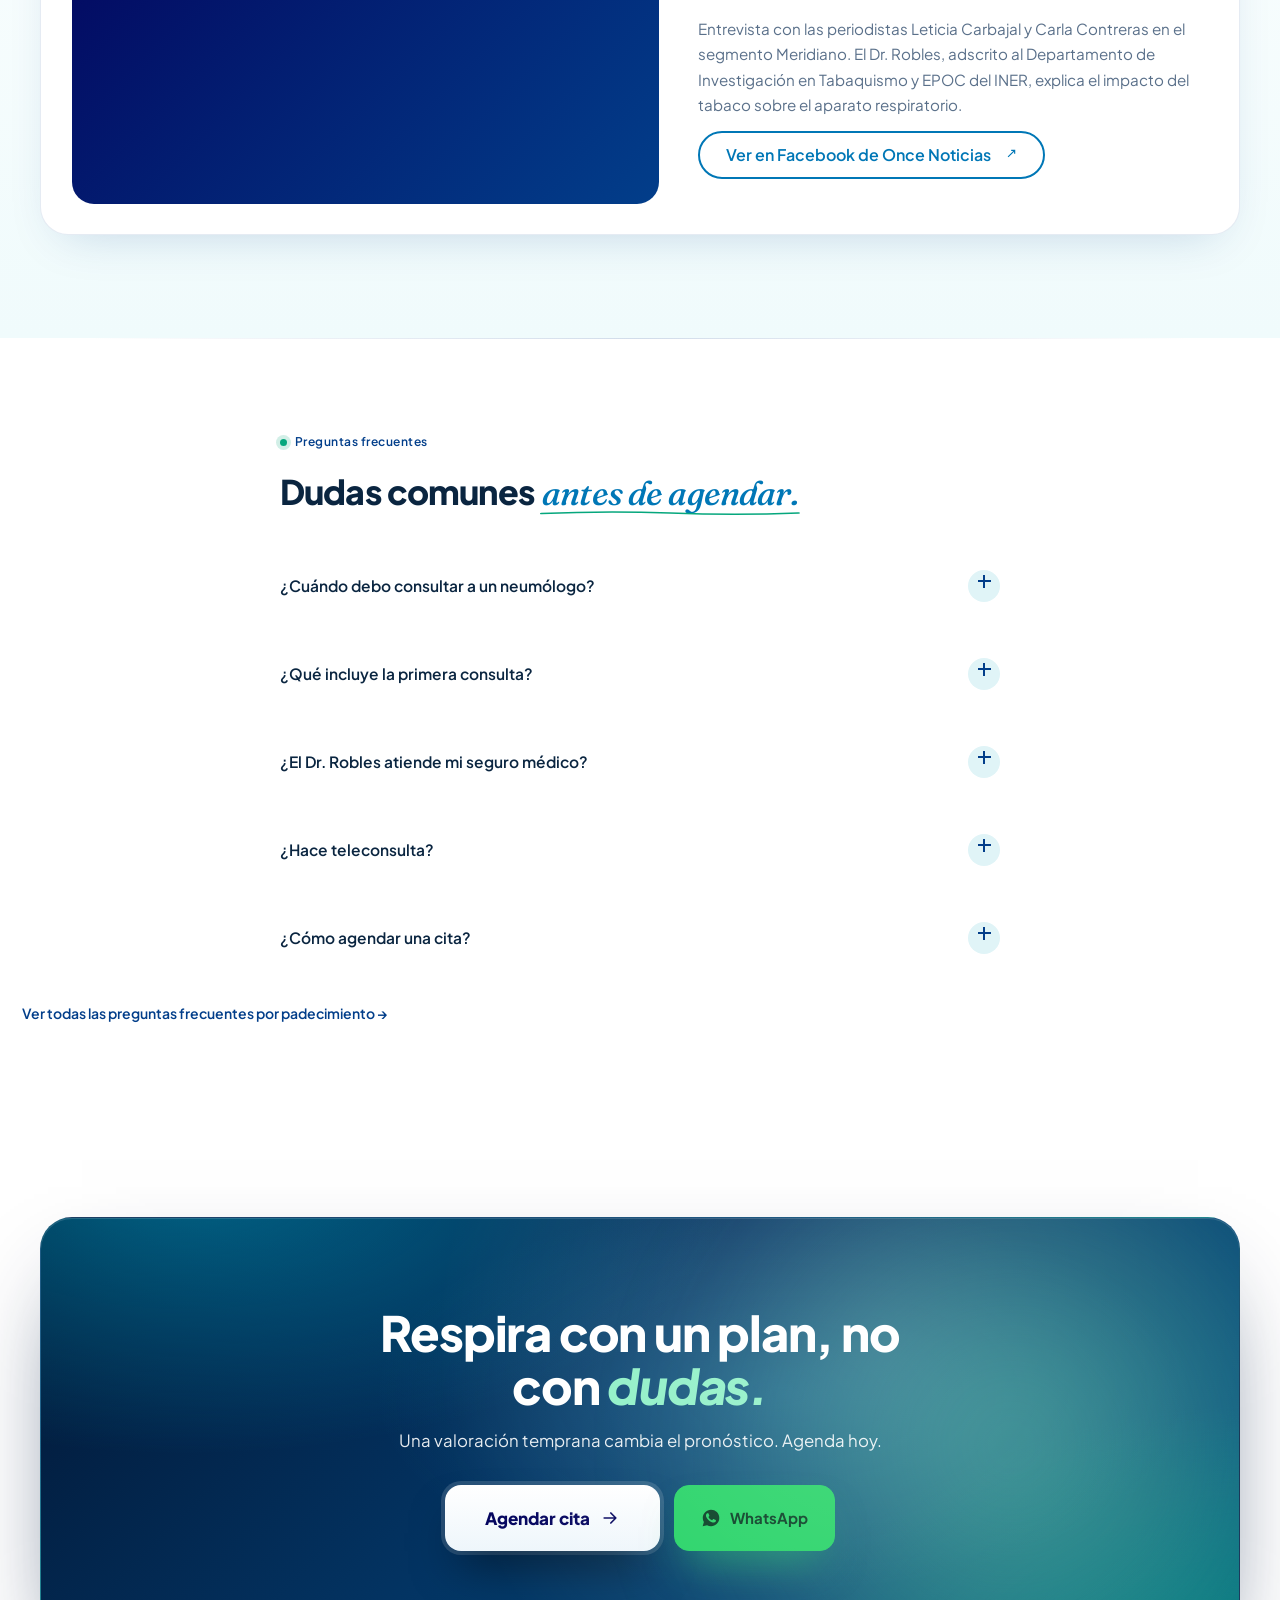
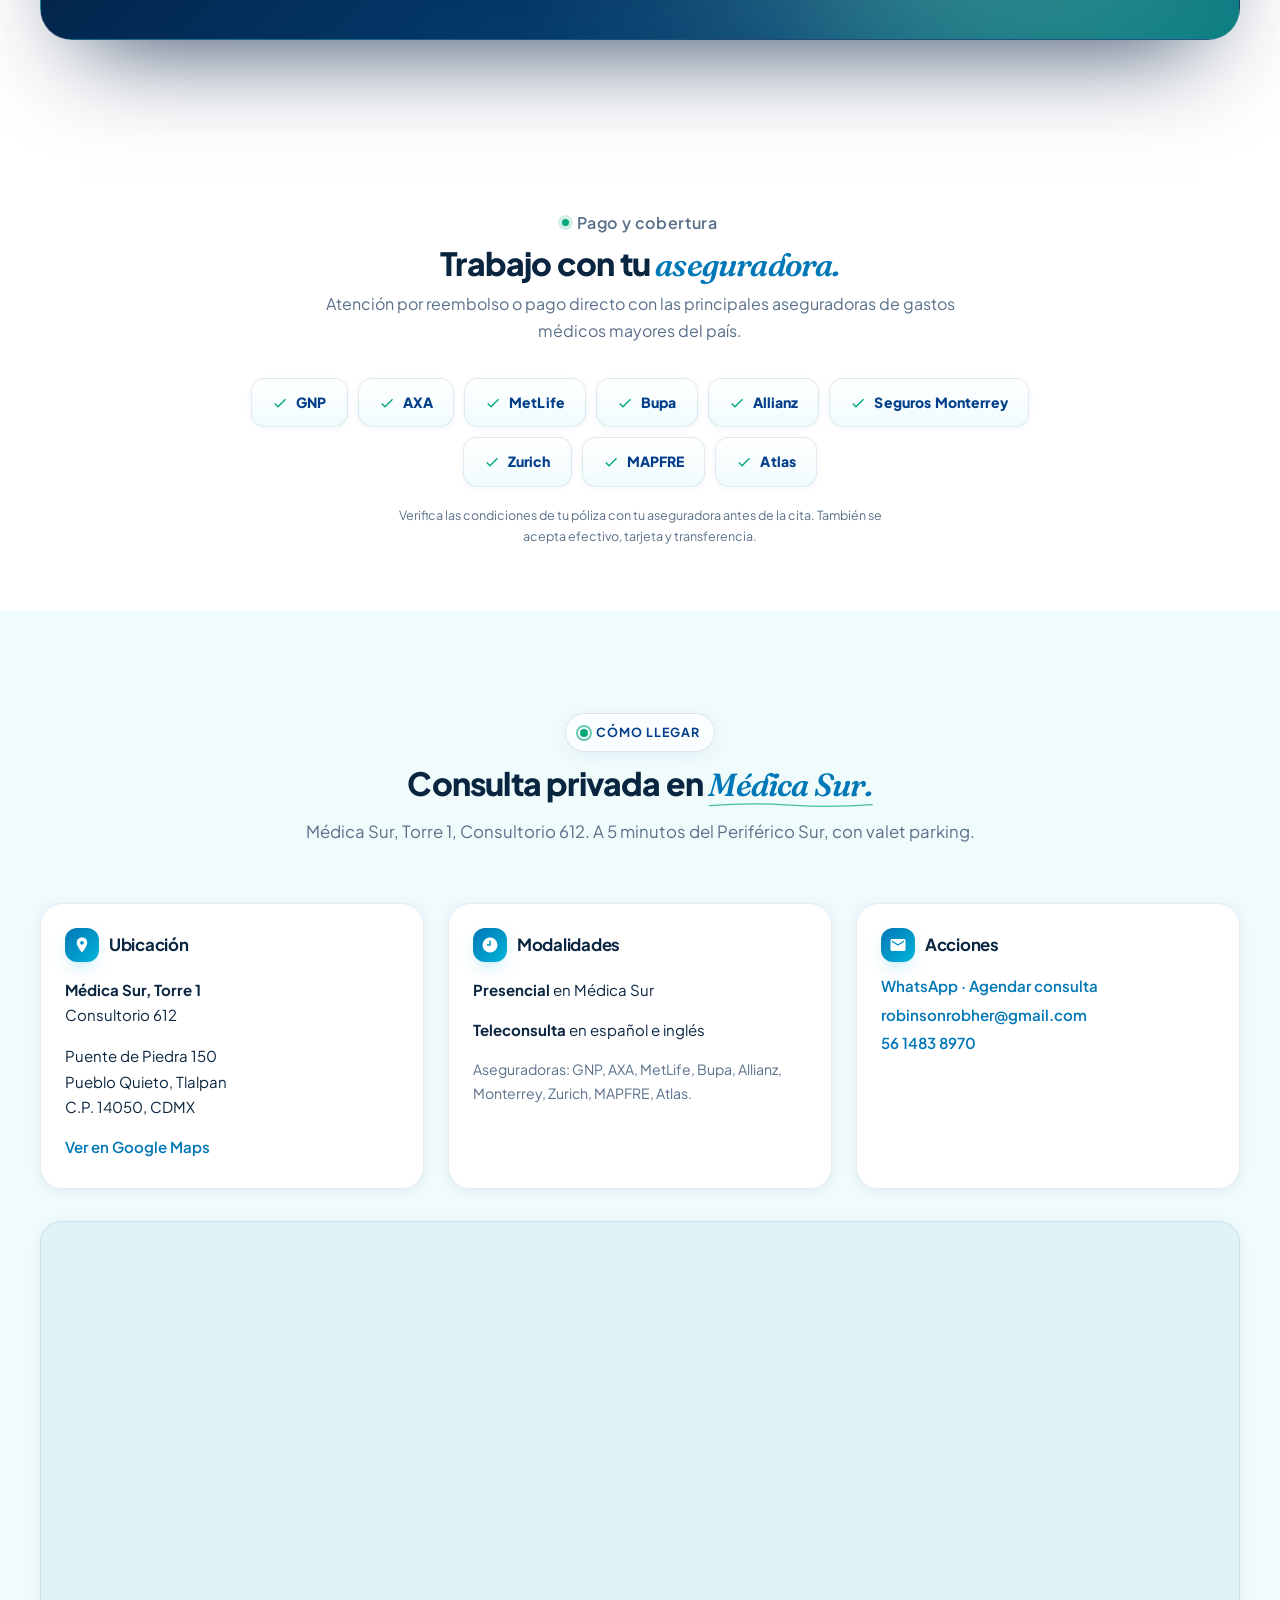
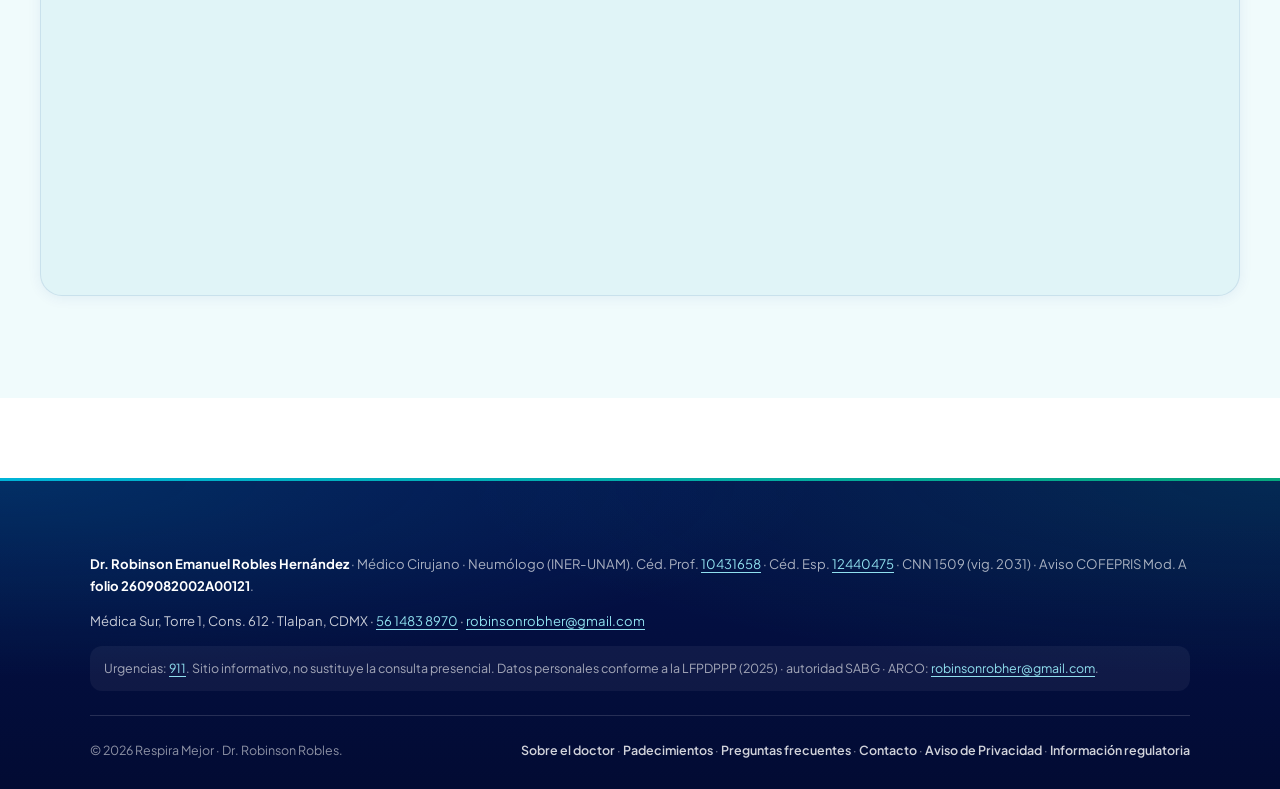
==== commit 4400cf89: "feat(content): elimina todas las referencias a COVID del sitio - index: ficha y tarjeta de secuelas " ====
--- a/index.html
+++ b/index.html
@@ -5,7 +5,7 @@
   <meta name="viewport" content="width=device-width, initial-scale=1.0, viewport-fit=cover">
 
   <title>Neumólogo en CDMX | Dr. Robinson Robles — Respira Mejor</title>
-  <meta name="description" content="Neumólogo investigador del INER y Médica Sur. Atención de asma, EPOC, apnea del sueño, tabaquismo y secuelas post-COVID con evidencia clínica. Agenda tu consulta.">
+  <meta name="description" content="Neumólogo investigador del INER y Médica Sur. Atención de asma, EPOC, apnea del sueño y tabaquismo con evidencia clínica. Agenda tu consulta.">
   <meta name="author" content="Dr. Robinson Emanuel Robles Hernández">
   <meta name="robots" content="index, follow, max-snippet:-1, max-image-preview:large, max-video-preview:-1">
   <meta name="theme-color" content="#0077b6" media="(prefers-color-scheme: light)">
@@ -24,7 +24,7 @@
   <meta property="og:type" content="website">
   <meta property="og:site_name" content="Respira Mejor">
   <meta property="og:title" content="Neumólogo en CDMX | Dr. Robinson Robles — Respira Mejor">
-  <meta property="og:description" content="Neumólogo investigador del INER y Médica Sur. Atención de asma, EPOC, apnea del sueño, tabaquismo y secuelas post-COVID con evidencia clínica.">
+  <meta property="og:description" content="Neumólogo investigador del INER y Médica Sur. Atención de asma, EPOC, apnea del sueño y tabaquismo con evidencia clínica.">
   <meta property="og:url" content="https://respiramejorcdmx.mx/">
   <meta property="og:locale" content="es_MX">
   <meta property="og:image" content="https://respiramejorcdmx.mx/images/og-home.svg">
@@ -34,7 +34,7 @@
 
   <meta name="twitter:card" content="summary_large_image">
   <meta name="twitter:title" content="Neumólogo en CDMX | Dr. Robinson Robles — Respira Mejor">
-  <meta name="twitter:description" content="Neumólogo investigador del INER y Médica Sur. Atención de asma, EPOC, apnea, tabaquismo y secuelas post-COVID.">
+  <meta name="twitter:description" content="Neumólogo investigador del INER y Médica Sur. Atención de asma, EPOC, apnea y tabaquismo.">
   <meta name="twitter:image" content="https://respiramejorcdmx.mx/images/og-home.svg">
   <meta name="twitter:image:alt" content="Respira Mejor — Dr. Robinson Robles, Neumólogo CDMX">
 
@@ -112,7 +112,6 @@
           "Derrame pleural",
           "Broncoscopia diagnóstica",
           "Tabaquismo y vapeo",
-          "Secuelas respiratorias post-COVID",
           "Espirometría simple y con broncodilatador",
           "Ultrasonido pulmonar"
         ],
@@ -372,12 +371,6 @@
             <span class="dx-card__tag">Dejar de fumar</span>
             <span class="dx-card__go" aria-hidden="true"><svg viewBox="0 0 24 24" fill="none" stroke="currentColor" stroke-width="1.8" stroke-linecap="round" stroke-linejoin="round" aria-hidden="true"><path d="M12 5v14M5 12h14"/></svg></span>
           </button>
-          <button type="button" class="dx-card" data-dx="post-covid" aria-haspopup="dialog" aria-label="Secuelas post-COVID: ver ficha">
-            <span class="dx-card__ic" aria-hidden="true"><svg viewBox="0 0 24 24" fill="none" stroke="currentColor" stroke-width="1.8" stroke-linecap="round" stroke-linejoin="round" aria-hidden="true"><circle cx="12" cy="12" r="4.5"/><path d="M12 3v3.4M12 17.6V21M3 12h3.4M17.6 12H21M5.6 5.6l2.4 2.4M16 16l2.4 2.4M18.4 5.6 16 8M8 16l-2.4 2.4"/></svg></span>
-            <span class="dx-card__name">Secuelas post-COVID</span>
-            <span class="dx-card__tag">Disnea y fatiga</span>
-            <span class="dx-card__go" aria-hidden="true"><svg viewBox="0 0 24 24" fill="none" stroke="currentColor" stroke-width="1.8" stroke-linecap="round" stroke-linejoin="round" aria-hidden="true"><path d="M12 5v14M5 12h14"/></svg></span>
-          </button>
           <button type="button" class="dx-card" data-dx="cancer-pulmon" aria-haspopup="dialog" aria-label="Cáncer de pulmón: ver ficha">
             <span class="dx-card__ic" aria-hidden="true"><svg viewBox="0 0 24 24" fill="none" stroke="currentColor" stroke-width="1.8" stroke-linecap="round" stroke-linejoin="round" aria-hidden="true"><circle cx="12" cy="12" r="8"/><circle cx="12" cy="12" r="3.4"/></svg></span>
             <span class="dx-card__name">Cáncer de pulmón</span>
@@ -428,11 +421,6 @@
             <span class="dx-ficha__icon"><svg viewBox="0 0 24 24" fill="none" stroke="currentColor" stroke-width="1.8" stroke-linecap="round" stroke-linejoin="round" aria-hidden="true"><rect x="3" y="14" width="13" height="3" rx="1"/><path d="M19 14v3M21.5 14v3"/><path d="M14 11c1-1 .5-2.2 0-3.2"/><path d="M17 10.2c1-1 .5-2.6 0-3.7"/></svg></span>
             <p class="dx-modal__lead">Cese de tabaco y vapeo con apoyo formal (Clínica de Tabaquismo del INER).</p>
             <ul class="dx-points"><li><span class="dx-points__ic"><svg viewBox="0 0 24 24" fill="none" stroke="currentColor" stroke-width="1.8" stroke-linecap="round" stroke-linejoin="round" aria-hidden="true"><path d="M3 12h4l2-5 3 10 2-5h7"/></svg></span><div><b>Síntomas</b><span>Dependencia, tos del fumador e intentos previos fallidos.</span></div></li><li><span class="dx-points__ic"><svg viewBox="0 0 24 24" fill="none" stroke="currentColor" stroke-width="1.8" stroke-linecap="round" stroke-linejoin="round" aria-hidden="true"><circle cx="11" cy="11" r="6"/><path d="m20 20-4.5-4.5"/></svg></span><div><b>Diagnóstico</b><span>Medición de tu nivel de dependencia (test de Fagerström) y espirometría (prueba que mide cómo respiras).</span></div></li><li><span class="dx-points__ic"><svg viewBox="0 0 24 24" fill="none" stroke="currentColor" stroke-width="1.8" stroke-linecap="round" stroke-linejoin="round" aria-hidden="true"><path d="M20 6 9 17l-5-5"/></svg></span><div><b>Qué esperar</b><span>Medicamentos para dejar de fumar más apoyo psicológico.</span></div></li></ul>
-          </article>
-          <article class="dx-ficha" data-dx="post-covid" data-name="Secuelas post-COVID" data-tag="Disnea y fatiga" data-leaf="0">
-            <span class="dx-ficha__icon"><svg viewBox="0 0 24 24" fill="none" stroke="currentColor" stroke-width="1.8" stroke-linecap="round" stroke-linejoin="round" aria-hidden="true"><circle cx="12" cy="12" r="4.5"/><path d="M12 3v3.4M12 17.6V21M3 12h3.4M17.6 12H21M5.6 5.6l2.4 2.4M16 16l2.4 2.4M18.4 5.6 16 8M8 16l-2.4 2.4"/></svg></span>
-            <p class="dx-modal__lead">Valoración de las secuelas en la respiración que deja el COVID-19.</p>
-            <ul class="dx-points"><li><span class="dx-points__ic"><svg viewBox="0 0 24 24" fill="none" stroke="currentColor" stroke-width="1.8" stroke-linecap="round" stroke-linejoin="round" aria-hidden="true"><path d="M3 12h4l2-5 3 10 2-5h7"/></svg></span><div><b>Síntomas</b><span>Falta de aire, fatiga al esforzarse y tos que persisten.</span></div></li><li><span class="dx-points__ic"><svg viewBox="0 0 24 24" fill="none" stroke="currentColor" stroke-width="1.8" stroke-linecap="round" stroke-linejoin="round" aria-hidden="true"><circle cx="11" cy="11" r="6"/><path d="m20 20-4.5-4.5"/></svg></span><div><b>Diagnóstico</b><span>Espirometría, DLCO (mide cómo pasa el oxígeno del pulmón a la sangre), caminata de 6 min y tomografía (TAC) si se requiere.</span></div></li><li><span class="dx-points__ic"><svg viewBox="0 0 24 24" fill="none" stroke="currentColor" stroke-width="1.8" stroke-linecap="round" stroke-linejoin="round" aria-hidden="true"><path d="M20 6 9 17l-5-5"/></svg></span><div><b>Qué esperar</b><span>Rehabilitación respiratoria y seguimiento de cómo va tu respiración.</span></div></li></ul>
           </article>
           <article class="dx-ficha" data-dx="cancer-pulmon" data-name="Cáncer de pulmón" data-tag="Tamizaje y diagnóstico" data-leaf="0">
             <span class="dx-ficha__icon"><svg viewBox="0 0 24 24" fill="none" stroke="currentColor" stroke-width="1.8" stroke-linecap="round" stroke-linejoin="round" aria-hidden="true"><circle cx="12" cy="12" r="8"/><circle cx="12" cy="12" r="3.4"/></svg></span>
--- a/css/premium.css
+++ b/css/premium.css
@@ -2821,7 +2821,6 @@
 .dx-card[data-dx="disnea"]          { --cp: var(--pine); }
 .dx-card[data-dx="apnea-del-sueno"] { --cp: var(--ocean-deep); }
 .dx-card[data-dx="tabaquismo"]      { --cp: var(--leaf); }
-.dx-card[data-dx="post-covid"]      { --cp: var(--leaf-deep); }
 .dx-card[data-dx="cancer-pulmon"]   { --cp: var(--ocean); }
 .dx-card[data-dx="derrame-pleural"] { --cp: var(--bay); }
 .dx-card[data-dx="broncoscopia"]    { --cp: var(--sea); }
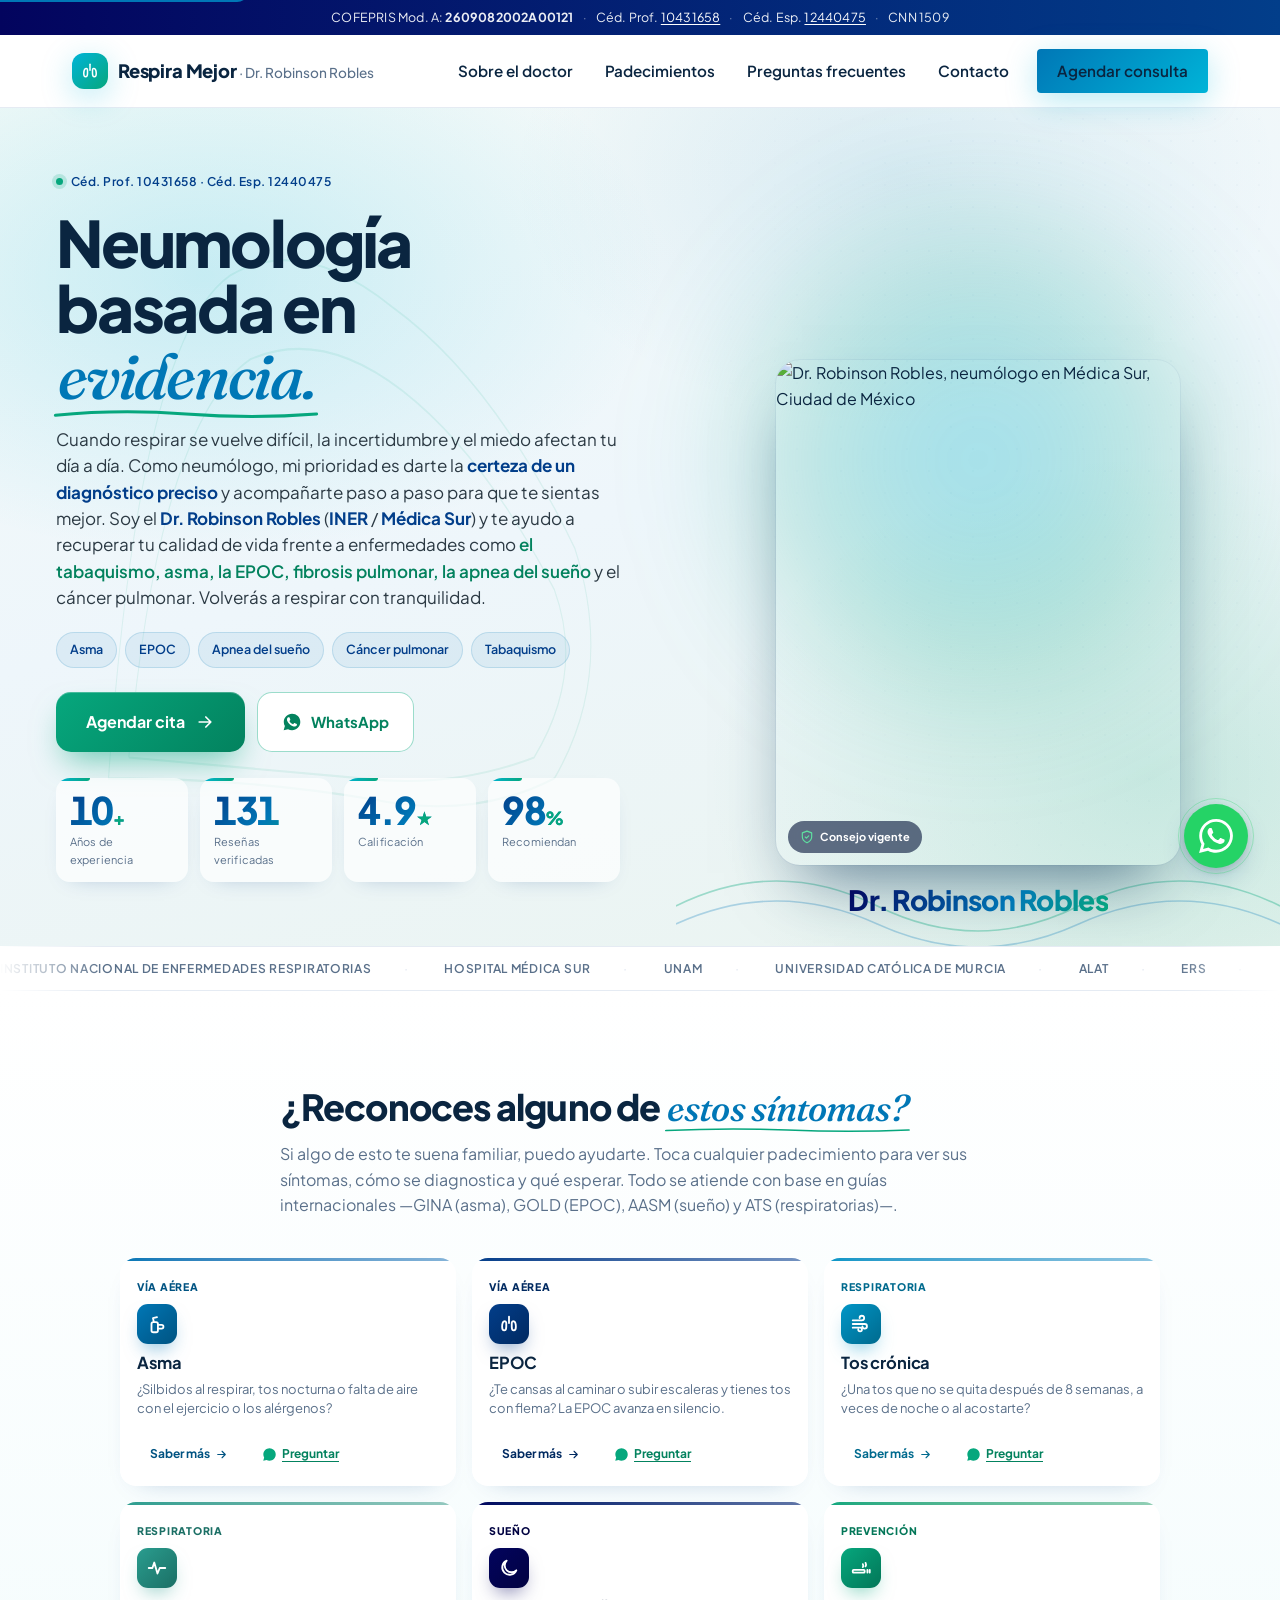
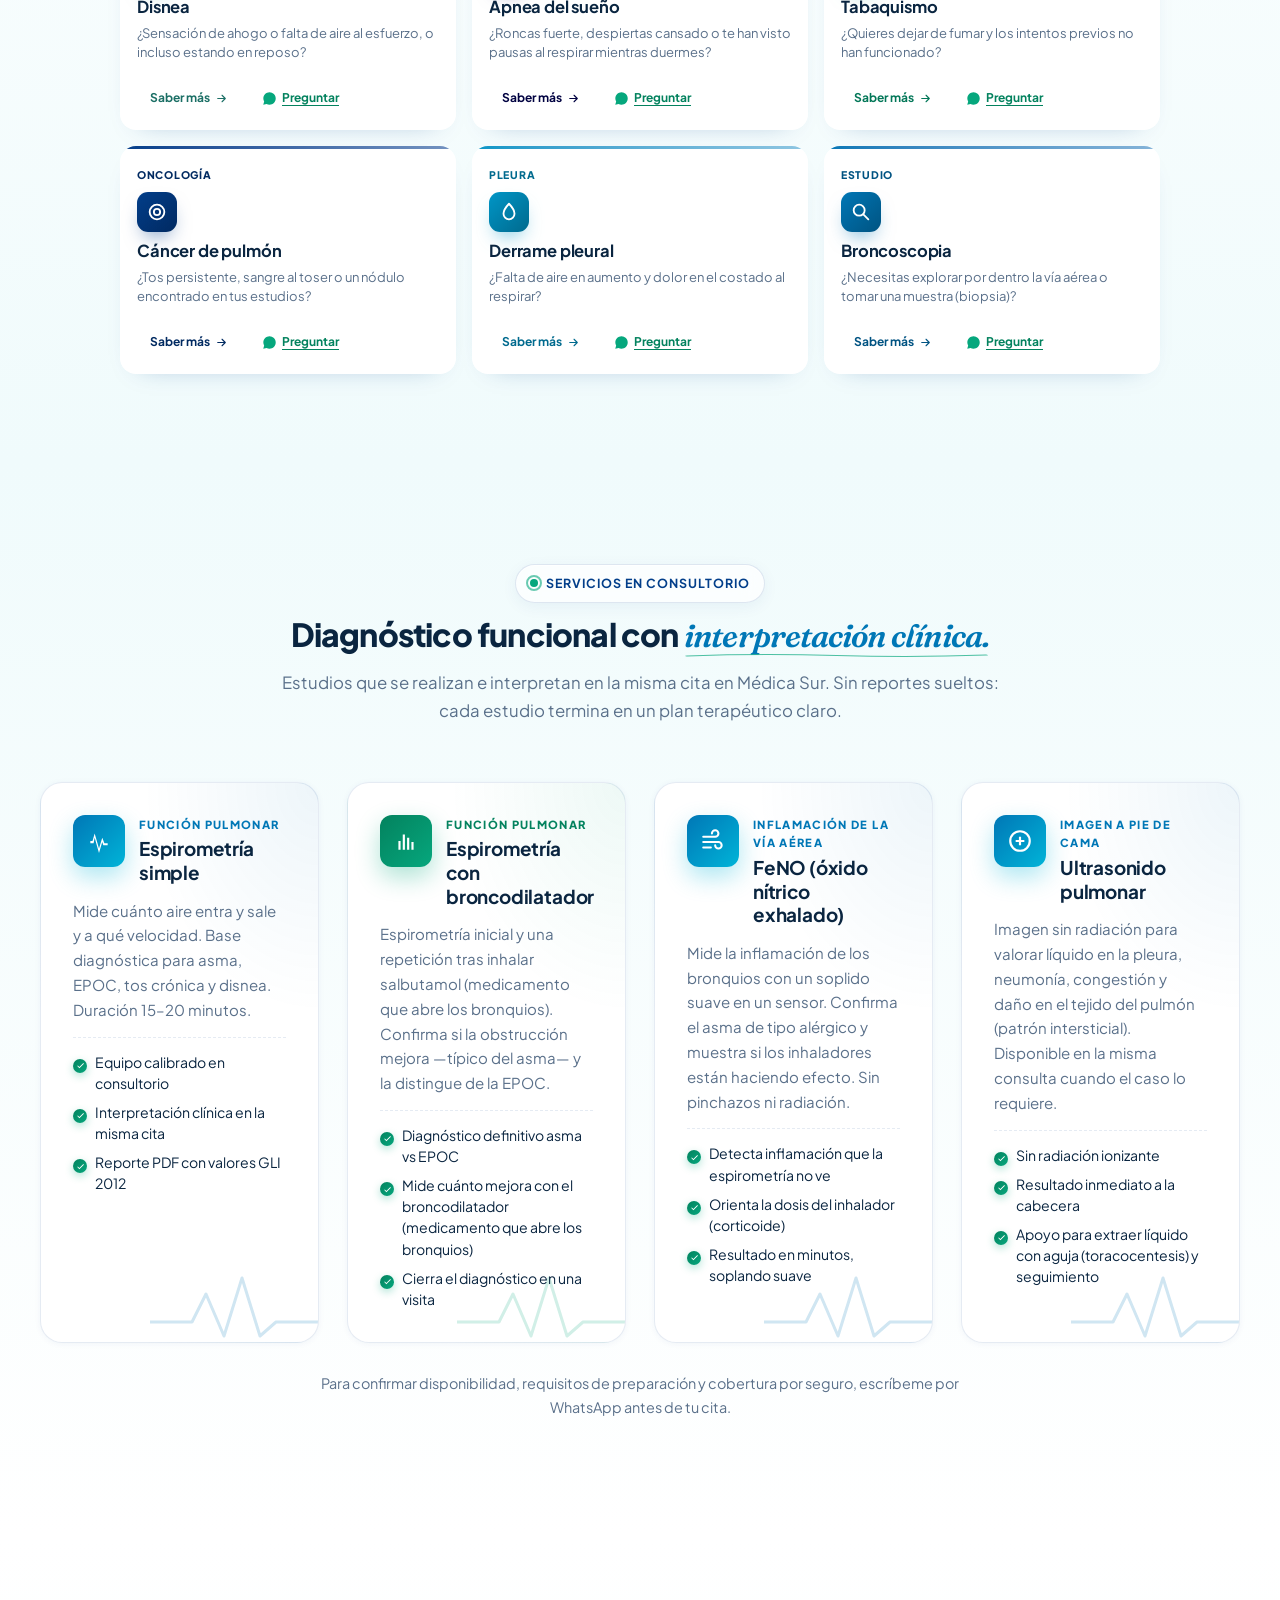
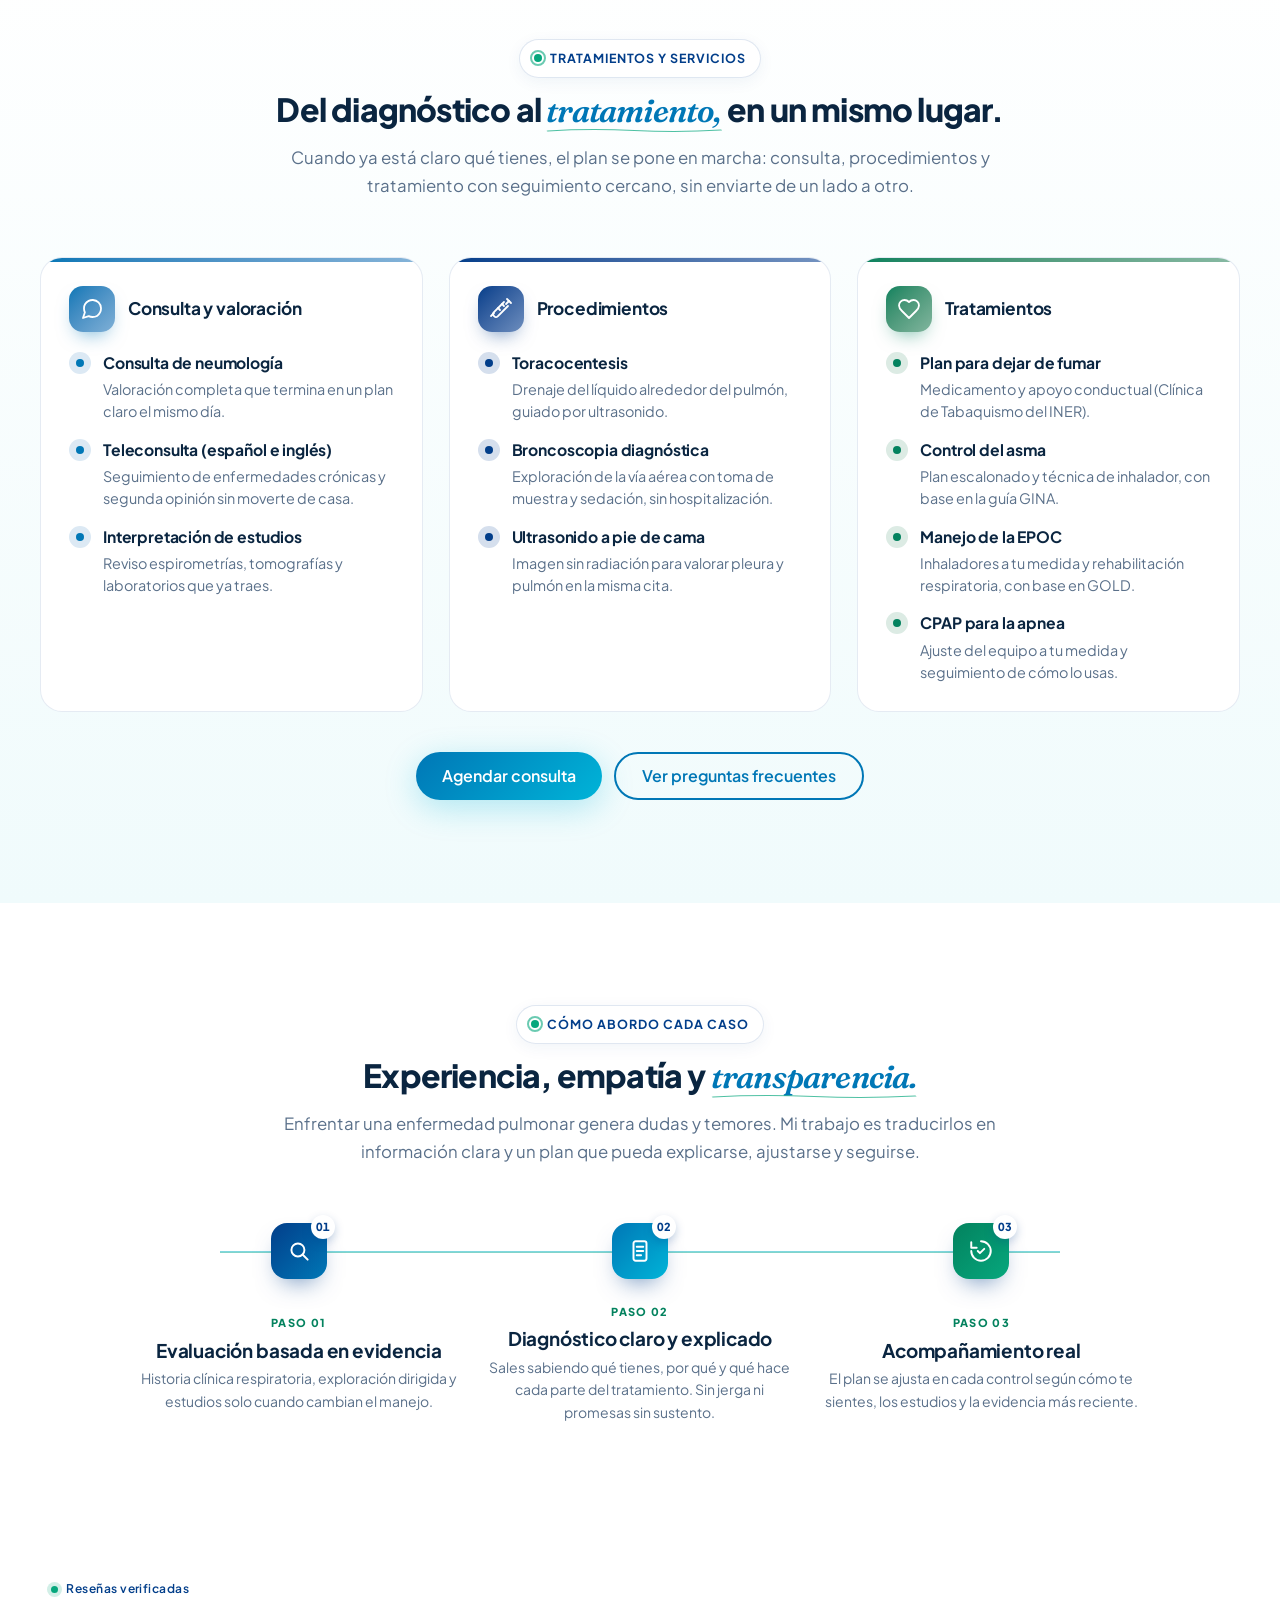
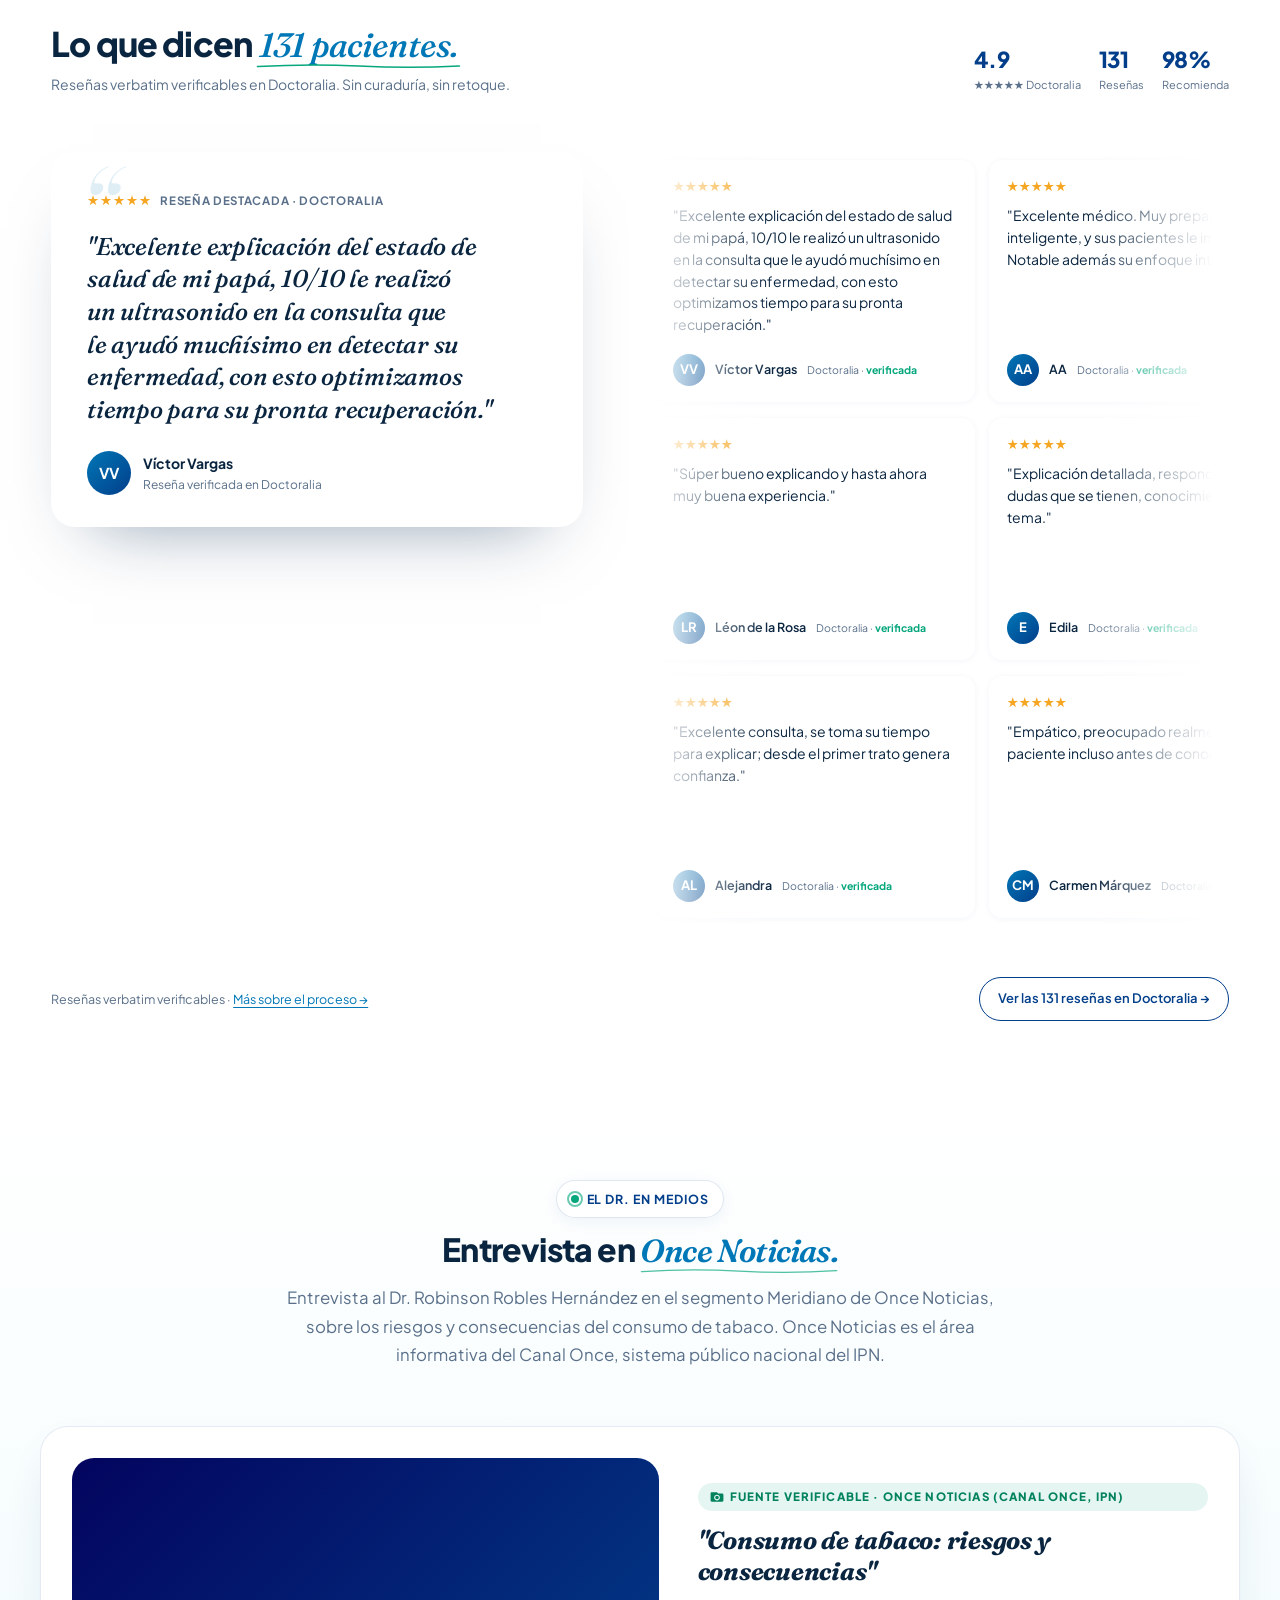
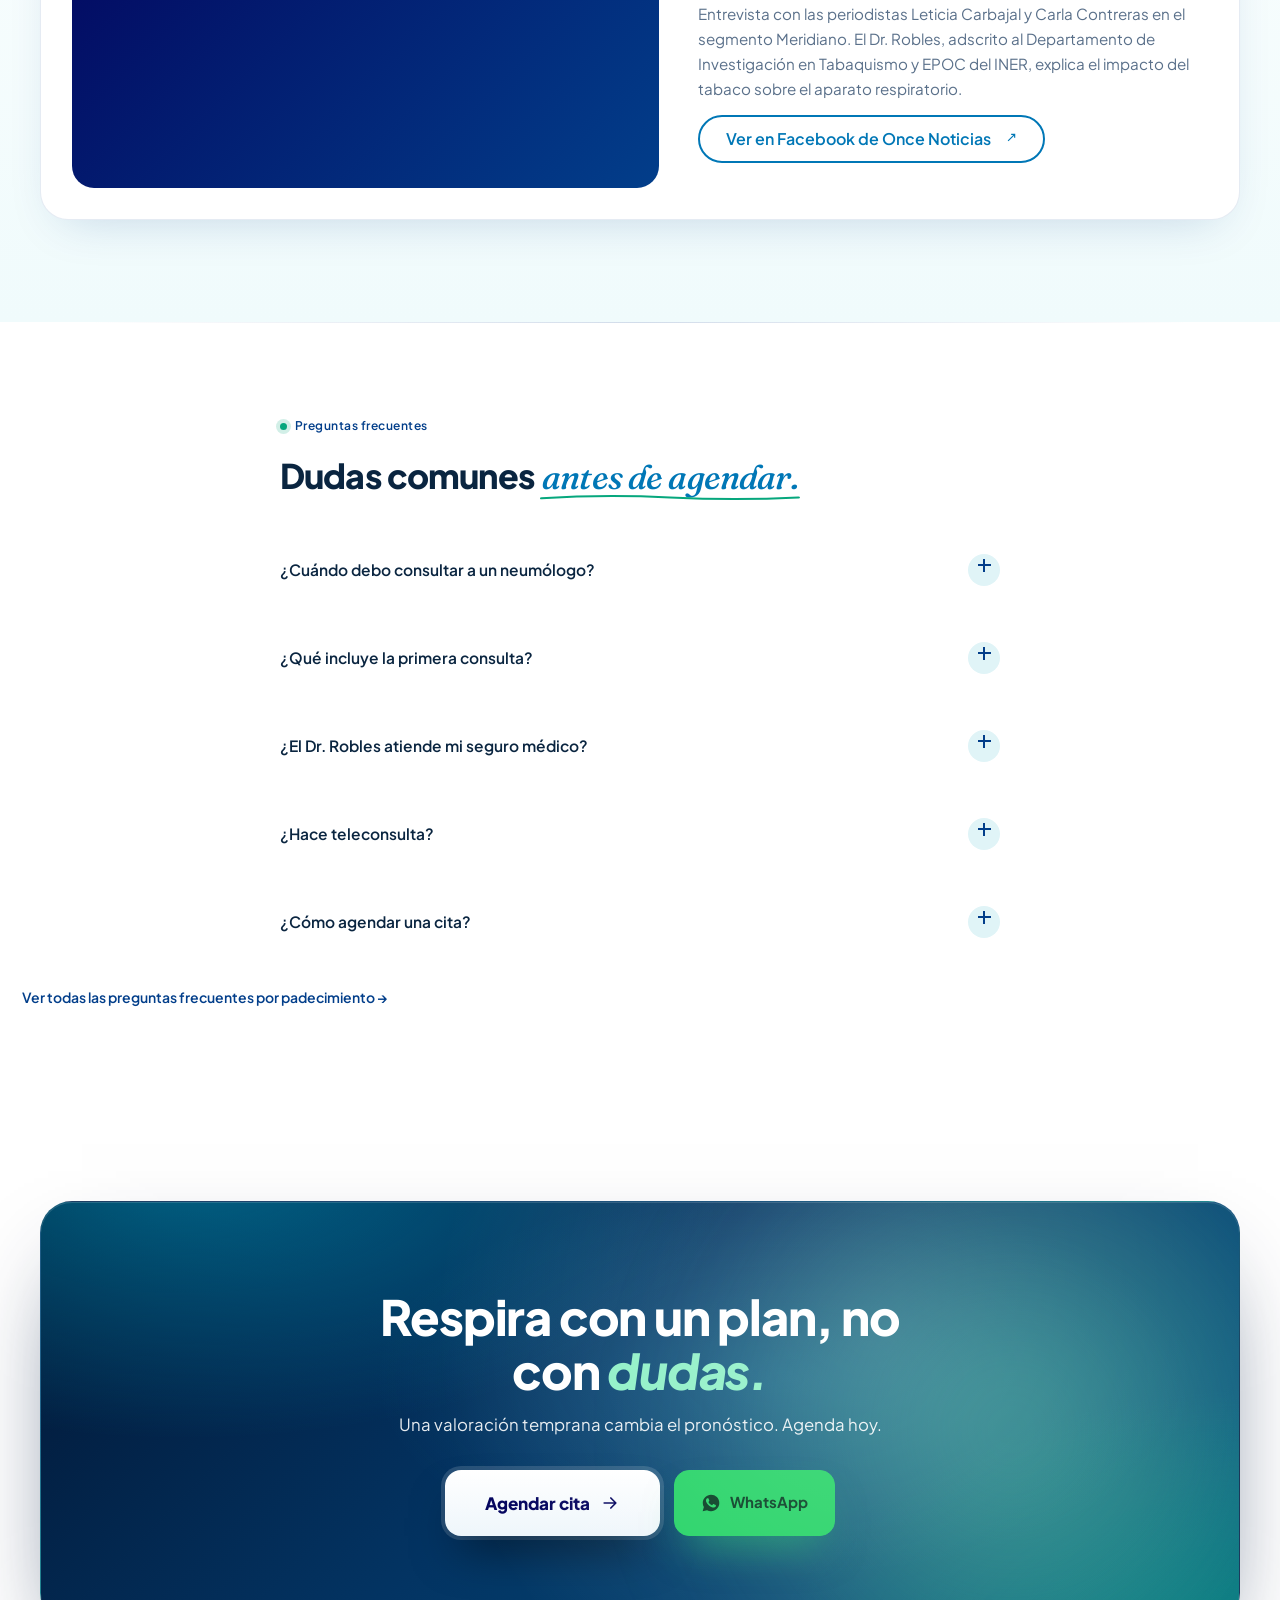
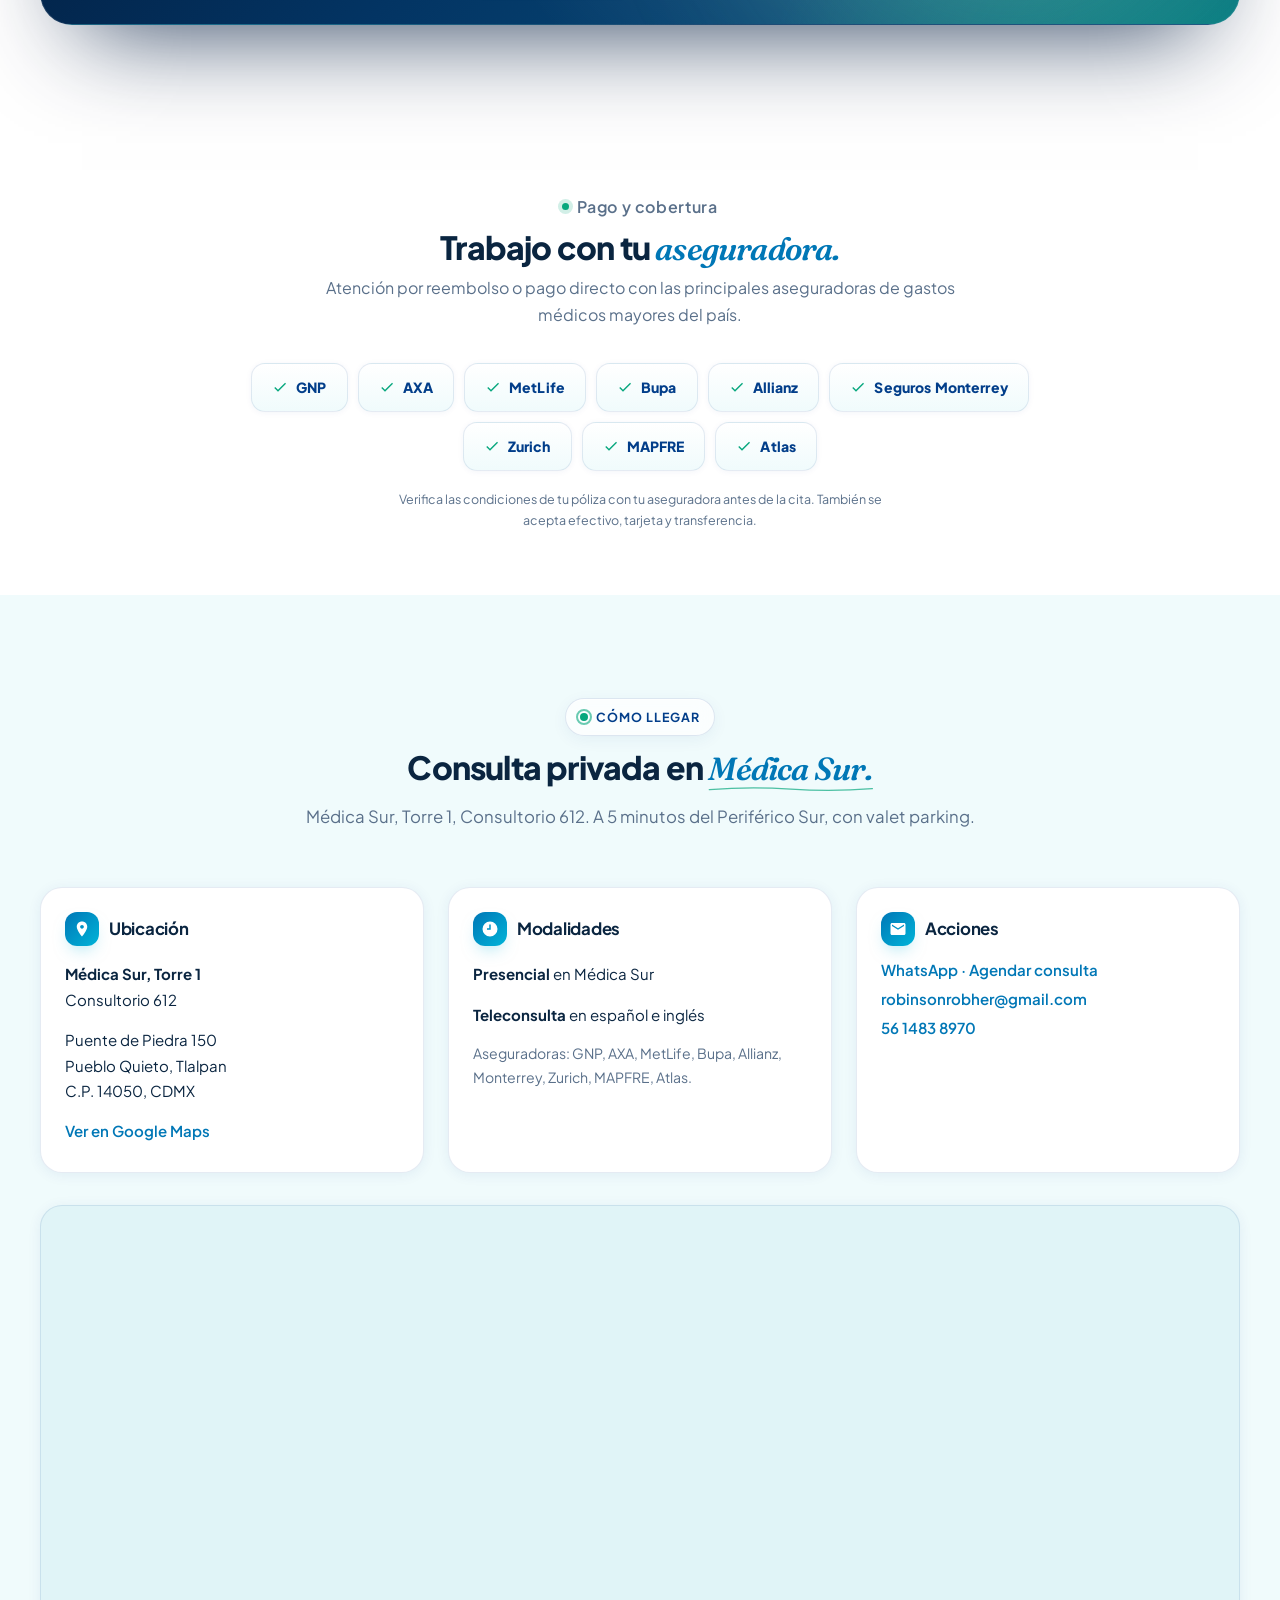
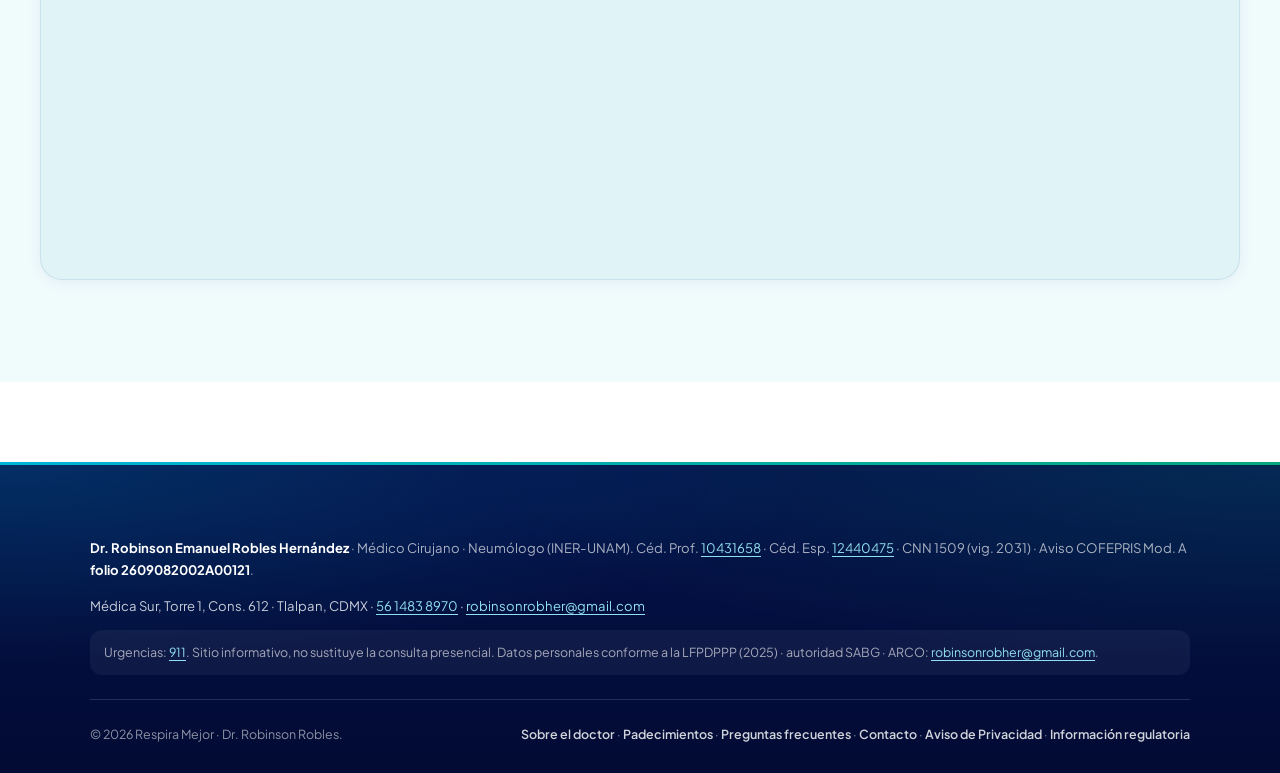
==== commit 83e6ef34: "feat(padecimientos): rediseño estilo alveos + armonización de fondo y fixes UX - feat(padecimientos)" ====
--- a/index.html
+++ b/index.html
@@ -2,6 +2,14 @@
 <html lang="es-MX">
 <head>
   <meta charset="UTF-8">
+  <!-- Google tag (gtag.js) -->
+  <script async src="https://www.googletagmanager.com/gtag/js?id=G-ZT5Y3TRZ6E"></script>
+  <script>
+    window.dataLayer = window.dataLayer || [];
+    function gtag(){dataLayer.push(arguments);}
+    gtag('js', new Date());
+    gtag('config', 'G-ZT5Y3TRZ6E');
+  </script>
   <meta name="viewport" content="width=device-width, initial-scale=1.0, viewport-fit=cover">
 
   <title>Neumólogo en CDMX | Dr. Robinson Robles — Respira Mejor</title>
@@ -130,7 +138,8 @@
         "hasCredential": [
           { "@type": "EducationalOccupationalCredential", "name": "Cédula Profesional de Médico Cirujano", "credentialCategory": "license", "identifier": "10431658", "recognizedBy": { "@type": "GovernmentOrganization", "name": "Dirección General de Profesiones, Secretaría de Educación Pública (México)" } },
           { "@type": "EducationalOccupationalCredential", "name": "Cédula de Especialidad en Neumología", "credentialCategory": "license", "identifier": "12440475", "recognizedBy": { "@type": "GovernmentOrganization", "name": "Dirección General de Profesiones, Secretaría de Educación Pública (México)" } },
-          { "@type": "EducationalOccupationalCredential", "name": "Certificación vigente del Consejo Nacional de Neumología y Cirugía de Tórax", "credentialCategory": "certification", "identifier": "1509", "validUntil": "2031-12-31", "recognizedBy": { "@type": "Organization", "name": "Consejo Nacional de Neumología y Cirugía de Tórax", "url": "https://consejonacionaldeneumologia.org/" } }
+          { "@type": "EducationalOccupationalCredential", "name": "Certificación vigente del Consejo Nacional de Neumología y Cirugía de Tórax", "credentialCategory": "certification", "identifier": "1509", "validUntil": "2031-12-31", "recognizedBy": { "@type": "Organization", "name": "Consejo Nacional de Neumología y Cirugía de Tórax", "url": "https://consejonacionaldeneumologia.org/" } },
+          { "@type": "EducationalOccupationalCredential", "name": "Maestría en Ciencias", "credentialCategory": "degree", "educationalLevel": "Postgraduate", "identifier": [ { "@type": "PropertyValue", "name": "Cédula profesional", "value": "15282188" }, { "@type": "PropertyValue", "name": "Número de Registro Universitario", "value": "PN21623" } ], "recognizedBy": { "@type": "GovernmentOrganization", "name": "Dirección General de Profesiones, Secretaría de Educación Pública (México)" } }
         ],
         "sameAs": [
           "https://www.doctoralia.com.mx/robinson-robles/neumologo/ciudad-de-mexico",
@@ -246,10 +255,12 @@
         </h1>
 
         <p class="hero-lede">
-          Soy el <b>Dr. Robinson Robles</b>, neumólogo del <b>INER</b> con consulta en
-          <b>Médica Sur</b>. Te acompaño con <span class="hl">asma, EPOC, apnea del sueño</span>
-          y cáncer pulmonar con un diagnóstico claro y un trato cercano, para que vuelvas
-          a respirar con tranquilidad.
+          Cuando respirar se vuelve difícil, la incertidumbre y el miedo afectan tu día a día.
+          Como neumólogo, mi prioridad es darte la <b>certeza de un diagnóstico preciso</b> y
+          acompañarte paso a paso para que te sientas mejor. Soy el <b>Dr. Robinson Robles</b>
+          (<b>INER</b> / <b>Médica Sur</b>) y te ayudo a recuperar tu calidad de vida frente a
+          enfermedades como <span class="hl">el tabaquismo, asma, la EPOC, fibrosis pulmonar,
+          la apnea del sueño</span> y el cáncer pulmonar. Volverás a respirar con tranquilidad.
         </p>
 
         <ul class="hero-tags" aria-label="Padecimientos que trato">
@@ -329,66 +340,102 @@
       <div class="container">
         <div class="switcher-section__head reveal-up">
           <h2 id="switcher-title" class="switcher-section__h headline">
-            Cada padecimiento es <em>una historia,</em> no un cuadro.
+            ¿Reconoces alguno de <em>estos síntomas?</em>
           </h2>
-          <p>Estos son los motivos de consulta y estudios diagnósticos más frecuentes en mi práctica. Todos se atienden con base en guías internacionales —GINA (asma), GOLD (EPOC), AASM (sueño) y ATS (respiratorias)—.</p>
+          <p>Si algo de esto te suena familiar, puedo ayudarte. Toca cualquier padecimiento para ver sus síntomas, cómo se diagnostica y qué esperar. Todo se atiende con base en guías internacionales —GINA (asma), GOLD (EPOC), AASM (sueño) y ATS (respiratorias)—.</p>
         </div>
 
         <div class="dx-grid">
-          <button type="button" class="dx-card" data-dx="asma" aria-haspopup="dialog" aria-label="Asma: ver ficha">
+          <article class="dx-card" data-dx="asma" aria-label="Asma">
+            <span class="dx-card__cat">Vía aérea</span>
             <span class="dx-card__ic" aria-hidden="true"><svg viewBox="0 0 24 24" fill="none" stroke="currentColor" stroke-width="1.8" stroke-linecap="round" stroke-linejoin="round" aria-hidden="true"><rect x="6" y="10" width="7" height="11" rx="2"/><path d="M13 13h4a2 2 0 0 1 0 4h-4"/><path d="M8.6 10 7.6 5.6 12 4.6"/></svg></span>
-            <span class="dx-card__name">Asma</span>
-            <span class="dx-card__tag">Vías aéreas obstructivas</span>
-            <span class="dx-card__go" aria-hidden="true"><svg viewBox="0 0 24 24" fill="none" stroke="currentColor" stroke-width="1.8" stroke-linecap="round" stroke-linejoin="round" aria-hidden="true"><path d="M12 5v14M5 12h14"/></svg></span>
-          </button>
-          <button type="button" class="dx-card" data-dx="epoc" aria-haspopup="dialog" aria-label="EPOC: ver ficha">
+            <h3 class="dx-card__name">Asma</h3>
+            <p class="dx-card__q">¿Silbidos al respirar, tos nocturna o falta de aire con el ejercicio o los alérgenos?</p>
+            <div class="dx-card__actions">
+              <button type="button" class="dx-card__more" data-dx-open aria-haspopup="dialog">Saber más<svg viewBox="0 0 24 24" fill="none" stroke="currentColor" stroke-width="2" stroke-linecap="round" stroke-linejoin="round" aria-hidden="true"><path d="M5 12h14M13 6l6 6-6 6"/></svg></button>
+              <a class="dx-card__ask" href="https://wa.me/5215614838970?text=Hola%2C%20tengo%20una%20duda%20sobre%20asma" aria-label="Preguntar sobre asma por WhatsApp"><svg viewBox="0 0 24 24" fill="currentColor" aria-hidden="true"><path d="M12.04 2C6.58 2 2.13 6.45 2.13 11.91c0 1.75.46 3.46 1.32 4.97L2 22l5.25-1.38a9.9 9.9 0 0 0 4.79 1.22h.01c5.46 0 9.9-4.45 9.9-9.91 0-2.65-1.03-5.14-2.9-7.01A9.82 9.82 0 0 0 12.04 2Z"/></svg>Preguntar</a>
+            </div>
+          </article>
+          <article class="dx-card" data-dx="epoc" aria-label="EPOC">
+            <span class="dx-card__cat">Vía aérea</span>
             <span class="dx-card__ic" aria-hidden="true"><svg viewBox="0 0 24 24" fill="none" stroke="currentColor" stroke-width="1.8" stroke-linecap="round" stroke-linejoin="round" aria-hidden="true"><path d="M12 4v7"/><path d="M9 11c0-1.6-1.3-2.5-2.5-1.8C5 10 4.5 12.5 4.5 15c0 2 .4 4 2.3 4S9 17 9 15Z"/><path d="M15 11c0-1.6 1.3-2.5 2.5-1.8C19 10 19.5 12.5 19.5 15c0 2-.4 4-2.3 4S15 17 15 15Z"/></svg></span>
-            <span class="dx-card__name">EPOC</span>
-            <span class="dx-card__tag">Vías aéreas obstructivas</span>
-            <span class="dx-card__go" aria-hidden="true"><svg viewBox="0 0 24 24" fill="none" stroke="currentColor" stroke-width="1.8" stroke-linecap="round" stroke-linejoin="round" aria-hidden="true"><path d="M12 5v14M5 12h14"/></svg></span>
-          </button>
-          <button type="button" class="dx-card" data-dx="tos-cronica" aria-haspopup="dialog" aria-label="Tos crónica: ver ficha">
+            <h3 class="dx-card__name">EPOC</h3>
+            <p class="dx-card__q">¿Te cansas al caminar o subir escaleras y tienes tos con flema? La EPOC avanza en silencio.</p>
+            <div class="dx-card__actions">
+              <button type="button" class="dx-card__more" data-dx-open aria-haspopup="dialog">Saber más<svg viewBox="0 0 24 24" fill="none" stroke="currentColor" stroke-width="2" stroke-linecap="round" stroke-linejoin="round" aria-hidden="true"><path d="M5 12h14M13 6l6 6-6 6"/></svg></button>
+              <a class="dx-card__ask" href="https://wa.me/5215614838970?text=Hola%2C%20tengo%20una%20duda%20sobre%20EPOC" aria-label="Preguntar sobre EPOC por WhatsApp"><svg viewBox="0 0 24 24" fill="currentColor" aria-hidden="true"><path d="M12.04 2C6.58 2 2.13 6.45 2.13 11.91c0 1.75.46 3.46 1.32 4.97L2 22l5.25-1.38a9.9 9.9 0 0 0 4.79 1.22h.01c5.46 0 9.9-4.45 9.9-9.91 0-2.65-1.03-5.14-2.9-7.01A9.82 9.82 0 0 0 12.04 2Z"/></svg>Preguntar</a>
+            </div>
+          </article>
+          <article class="dx-card" data-dx="tos-cronica" aria-label="Tos crónica">
+            <span class="dx-card__cat">Respiratoria</span>
             <span class="dx-card__ic" aria-hidden="true"><svg viewBox="0 0 24 24" fill="none" stroke="currentColor" stroke-width="1.8" stroke-linecap="round" stroke-linejoin="round" aria-hidden="true"><path d="M3 8h10a2.5 2.5 0 1 0-2.5-2.5"/><path d="M3 12h13a2.5 2.5 0 1 1-2.5 2.5"/><path d="M3 16h8a2 2 0 1 1-2 2"/></svg></span>
-            <span class="dx-card__name">Tos crónica</span>
-            <span class="dx-card__tag">Tos de más de 8 semanas</span>
-            <span class="dx-card__go" aria-hidden="true"><svg viewBox="0 0 24 24" fill="none" stroke="currentColor" stroke-width="1.8" stroke-linecap="round" stroke-linejoin="round" aria-hidden="true"><path d="M12 5v14M5 12h14"/></svg></span>
-          </button>
-          <button type="button" class="dx-card" data-dx="disnea" aria-haspopup="dialog" aria-label="Disnea: ver ficha">
+            <h3 class="dx-card__name">Tos crónica</h3>
+            <p class="dx-card__q">¿Una tos que no se quita después de 8 semanas, a veces de noche o al acostarte?</p>
+            <div class="dx-card__actions">
+              <button type="button" class="dx-card__more" data-dx-open aria-haspopup="dialog">Saber más<svg viewBox="0 0 24 24" fill="none" stroke="currentColor" stroke-width="2" stroke-linecap="round" stroke-linejoin="round" aria-hidden="true"><path d="M5 12h14M13 6l6 6-6 6"/></svg></button>
+              <a class="dx-card__ask" href="https://wa.me/5215614838970?text=Hola%2C%20tengo%20una%20duda%20sobre%20tos%20cr%C3%B3nica" aria-label="Preguntar sobre tos crónica por WhatsApp"><svg viewBox="0 0 24 24" fill="currentColor" aria-hidden="true"><path d="M12.04 2C6.58 2 2.13 6.45 2.13 11.91c0 1.75.46 3.46 1.32 4.97L2 22l5.25-1.38a9.9 9.9 0 0 0 4.79 1.22h.01c5.46 0 9.9-4.45 9.9-9.91 0-2.65-1.03-5.14-2.9-7.01A9.82 9.82 0 0 0 12.04 2Z"/></svg>Preguntar</a>
+            </div>
+          </article>
+          <article class="dx-card" data-dx="disnea" aria-label="Disnea">
+            <span class="dx-card__cat">Respiratoria</span>
             <span class="dx-card__ic" aria-hidden="true"><svg viewBox="0 0 24 24" fill="none" stroke="currentColor" stroke-width="1.8" stroke-linecap="round" stroke-linejoin="round" aria-hidden="true"><path d="M3 12h4l2-6 3.5 12 2.5-6H21"/></svg></span>
-            <span class="dx-card__name">Disnea</span>
-            <span class="dx-card__tag">Falta de aire</span>
-            <span class="dx-card__go" aria-hidden="true"><svg viewBox="0 0 24 24" fill="none" stroke="currentColor" stroke-width="1.8" stroke-linecap="round" stroke-linejoin="round" aria-hidden="true"><path d="M12 5v14M5 12h14"/></svg></span>
-          </button>
-          <button type="button" class="dx-card" data-dx="apnea-del-sueno" aria-haspopup="dialog" aria-label="Apnea del sueño: ver ficha">
+            <h3 class="dx-card__name">Disnea</h3>
+            <p class="dx-card__q">¿Sensación de ahogo o falta de aire al esfuerzo, o incluso estando en reposo?</p>
+            <div class="dx-card__actions">
+              <button type="button" class="dx-card__more" data-dx-open aria-haspopup="dialog">Saber más<svg viewBox="0 0 24 24" fill="none" stroke="currentColor" stroke-width="2" stroke-linecap="round" stroke-linejoin="round" aria-hidden="true"><path d="M5 12h14M13 6l6 6-6 6"/></svg></button>
+              <a class="dx-card__ask" href="https://wa.me/5215614838970?text=Hola%2C%20tengo%20una%20duda%20sobre%20disnea" aria-label="Preguntar sobre disnea por WhatsApp"><svg viewBox="0 0 24 24" fill="currentColor" aria-hidden="true"><path d="M12.04 2C6.58 2 2.13 6.45 2.13 11.91c0 1.75.46 3.46 1.32 4.97L2 22l5.25-1.38a9.9 9.9 0 0 0 4.79 1.22h.01c5.46 0 9.9-4.45 9.9-9.91 0-2.65-1.03-5.14-2.9-7.01A9.82 9.82 0 0 0 12.04 2Z"/></svg>Preguntar</a>
+            </div>
+          </article>
+          <article class="dx-card" data-dx="apnea-del-sueno" aria-label="Apnea del sueño">
+            <span class="dx-card__cat">Sueño</span>
             <span class="dx-card__ic" aria-hidden="true"><svg viewBox="0 0 24 24" fill="none" stroke="currentColor" stroke-width="1.8" stroke-linecap="round" stroke-linejoin="round" aria-hidden="true"><path d="M20 14.5A8 8 0 1 1 9.5 4 6.5 6.5 0 0 0 20 14.5Z"/></svg></span>
-            <span class="dx-card__name">Apnea del sueño</span>
-            <span class="dx-card__tag">Ronquido y pausas</span>
-            <span class="dx-card__go" aria-hidden="true"><svg viewBox="0 0 24 24" fill="none" stroke="currentColor" stroke-width="1.8" stroke-linecap="round" stroke-linejoin="round" aria-hidden="true"><path d="M12 5v14M5 12h14"/></svg></span>
-          </button>
-          <button type="button" class="dx-card" data-dx="tabaquismo" aria-haspopup="dialog" aria-label="Tabaquismo: ver ficha">
+            <h3 class="dx-card__name">Apnea del sueño</h3>
+            <p class="dx-card__q">¿Roncas fuerte, despiertas cansado o te han visto pausas al respirar mientras duermes?</p>
+            <div class="dx-card__actions">
+              <button type="button" class="dx-card__more" data-dx-open aria-haspopup="dialog">Saber más<svg viewBox="0 0 24 24" fill="none" stroke="currentColor" stroke-width="2" stroke-linecap="round" stroke-linejoin="round" aria-hidden="true"><path d="M5 12h14M13 6l6 6-6 6"/></svg></button>
+              <a class="dx-card__ask" href="https://wa.me/5215614838970?text=Hola%2C%20tengo%20una%20duda%20sobre%20apnea%20del%20sue%C3%B1o" aria-label="Preguntar sobre apnea del sueño por WhatsApp"><svg viewBox="0 0 24 24" fill="currentColor" aria-hidden="true"><path d="M12.04 2C6.58 2 2.13 6.45 2.13 11.91c0 1.75.46 3.46 1.32 4.97L2 22l5.25-1.38a9.9 9.9 0 0 0 4.79 1.22h.01c5.46 0 9.9-4.45 9.9-9.91 0-2.65-1.03-5.14-2.9-7.01A9.82 9.82 0 0 0 12.04 2Z"/></svg>Preguntar</a>
+            </div>
+          </article>
+          <article class="dx-card" data-dx="tabaquismo" aria-label="Tabaquismo">
+            <span class="dx-card__cat">Prevención</span>
             <span class="dx-card__ic" aria-hidden="true"><svg viewBox="0 0 24 24" fill="none" stroke="currentColor" stroke-width="1.8" stroke-linecap="round" stroke-linejoin="round" aria-hidden="true"><rect x="3" y="14" width="13" height="3" rx="1"/><path d="M19 14v3M21.5 14v3"/><path d="M14 11c1-1 .5-2.2 0-3.2"/><path d="M17 10.2c1-1 .5-2.6 0-3.7"/></svg></span>
-            <span class="dx-card__name">Tabaquismo</span>
-            <span class="dx-card__tag">Dejar de fumar</span>
-            <span class="dx-card__go" aria-hidden="true"><svg viewBox="0 0 24 24" fill="none" stroke="currentColor" stroke-width="1.8" stroke-linecap="round" stroke-linejoin="round" aria-hidden="true"><path d="M12 5v14M5 12h14"/></svg></span>
-          </button>
-          <button type="button" class="dx-card" data-dx="cancer-pulmon" aria-haspopup="dialog" aria-label="Cáncer de pulmón: ver ficha">
+            <h3 class="dx-card__name">Tabaquismo</h3>
+            <p class="dx-card__q">¿Quieres dejar de fumar y los intentos previos no han funcionado?</p>
+            <div class="dx-card__actions">
+              <button type="button" class="dx-card__more" data-dx-open aria-haspopup="dialog">Saber más<svg viewBox="0 0 24 24" fill="none" stroke="currentColor" stroke-width="2" stroke-linecap="round" stroke-linejoin="round" aria-hidden="true"><path d="M5 12h14M13 6l6 6-6 6"/></svg></button>
+              <a class="dx-card__ask" href="https://wa.me/5215614838970?text=Hola%2C%20quiero%20dejar%20de%20fumar" aria-label="Preguntar sobre dejar de fumar por WhatsApp"><svg viewBox="0 0 24 24" fill="currentColor" aria-hidden="true"><path d="M12.04 2C6.58 2 2.13 6.45 2.13 11.91c0 1.75.46 3.46 1.32 4.97L2 22l5.25-1.38a9.9 9.9 0 0 0 4.79 1.22h.01c5.46 0 9.9-4.45 9.9-9.91 0-2.65-1.03-5.14-2.9-7.01A9.82 9.82 0 0 0 12.04 2Z"/></svg>Preguntar</a>
+            </div>
+          </article>
+          <article class="dx-card" data-dx="cancer-pulmon" aria-label="Cáncer de pulmón">
+            <span class="dx-card__cat">Oncología</span>
             <span class="dx-card__ic" aria-hidden="true"><svg viewBox="0 0 24 24" fill="none" stroke="currentColor" stroke-width="1.8" stroke-linecap="round" stroke-linejoin="round" aria-hidden="true"><circle cx="12" cy="12" r="8"/><circle cx="12" cy="12" r="3.4"/></svg></span>
-            <span class="dx-card__name">Cáncer de pulmón</span>
-            <span class="dx-card__tag">Tamizaje y diagnóstico</span>
-            <span class="dx-card__go" aria-hidden="true"><svg viewBox="0 0 24 24" fill="none" stroke="currentColor" stroke-width="1.8" stroke-linecap="round" stroke-linejoin="round" aria-hidden="true"><path d="M12 5v14M5 12h14"/></svg></span>
-          </button>
-          <button type="button" class="dx-card" data-dx="derrame-pleural" aria-haspopup="dialog" aria-label="Derrame pleural: ver ficha">
+            <h3 class="dx-card__name">Cáncer de pulmón</h3>
+            <p class="dx-card__q">¿Tos persistente, sangre al toser o un nódulo encontrado en tus estudios?</p>
+            <div class="dx-card__actions">
+              <button type="button" class="dx-card__more" data-dx-open aria-haspopup="dialog">Saber más<svg viewBox="0 0 24 24" fill="none" stroke="currentColor" stroke-width="2" stroke-linecap="round" stroke-linejoin="round" aria-hidden="true"><path d="M5 12h14M13 6l6 6-6 6"/></svg></button>
+              <a class="dx-card__ask" href="https://wa.me/5215614838970?text=Hola%2C%20tengo%20una%20duda%20sobre%20c%C3%A1ncer%20de%20pulm%C3%B3n" aria-label="Preguntar sobre cáncer de pulmón por WhatsApp"><svg viewBox="0 0 24 24" fill="currentColor" aria-hidden="true"><path d="M12.04 2C6.58 2 2.13 6.45 2.13 11.91c0 1.75.46 3.46 1.32 4.97L2 22l5.25-1.38a9.9 9.9 0 0 0 4.79 1.22h.01c5.46 0 9.9-4.45 9.9-9.91 0-2.65-1.03-5.14-2.9-7.01A9.82 9.82 0 0 0 12.04 2Z"/></svg>Preguntar</a>
+            </div>
+          </article>
+          <article class="dx-card" data-dx="derrame-pleural" aria-label="Derrame pleural">
+            <span class="dx-card__cat">Pleura</span>
             <span class="dx-card__ic" aria-hidden="true"><svg viewBox="0 0 24 24" fill="none" stroke="currentColor" stroke-width="1.8" stroke-linecap="round" stroke-linejoin="round" aria-hidden="true"><path d="M12 3s6 6.2 6 11a6 6 0 1 1-12 0c0-4.8 6-11 6-11Z"/></svg></span>
-            <span class="dx-card__name">Derrame pleural</span>
-            <span class="dx-card__tag">Líquido en la pleura</span>
-            <span class="dx-card__go" aria-hidden="true"><svg viewBox="0 0 24 24" fill="none" stroke="currentColor" stroke-width="1.8" stroke-linecap="round" stroke-linejoin="round" aria-hidden="true"><path d="M12 5v14M5 12h14"/></svg></span>
-          </button>
-          <button type="button" class="dx-card" data-dx="broncoscopia" aria-haspopup="dialog" aria-label="Broncoscopia: ver ficha">
+            <h3 class="dx-card__name">Derrame pleural</h3>
+            <p class="dx-card__q">¿Falta de aire en aumento y dolor en el costado al respirar?</p>
+            <div class="dx-card__actions">
+              <button type="button" class="dx-card__more" data-dx-open aria-haspopup="dialog">Saber más<svg viewBox="0 0 24 24" fill="none" stroke="currentColor" stroke-width="2" stroke-linecap="round" stroke-linejoin="round" aria-hidden="true"><path d="M5 12h14M13 6l6 6-6 6"/></svg></button>
+              <a class="dx-card__ask" href="https://wa.me/5215614838970?text=Hola%2C%20tengo%20una%20duda%20sobre%20derrame%20pleural" aria-label="Preguntar sobre derrame pleural por WhatsApp"><svg viewBox="0 0 24 24" fill="currentColor" aria-hidden="true"><path d="M12.04 2C6.58 2 2.13 6.45 2.13 11.91c0 1.75.46 3.46 1.32 4.97L2 22l5.25-1.38a9.9 9.9 0 0 0 4.79 1.22h.01c5.46 0 9.9-4.45 9.9-9.91 0-2.65-1.03-5.14-2.9-7.01A9.82 9.82 0 0 0 12.04 2Z"/></svg>Preguntar</a>
+            </div>
+          </article>
+          <article class="dx-card" data-dx="broncoscopia" aria-label="Broncoscopia">
+            <span class="dx-card__cat">Estudio</span>
             <span class="dx-card__ic" aria-hidden="true"><svg viewBox="0 0 24 24" fill="none" stroke="currentColor" stroke-width="1.8" stroke-linecap="round" stroke-linejoin="round" aria-hidden="true"><circle cx="10" cy="10" r="6"/><path d="m20 20-5.5-5.5"/></svg></span>
-            <span class="dx-card__name">Broncoscopia</span>
-            <span class="dx-card__tag">Estudio de vía aérea</span>
-            <span class="dx-card__go" aria-hidden="true"><svg viewBox="0 0 24 24" fill="none" stroke="currentColor" stroke-width="1.8" stroke-linecap="round" stroke-linejoin="round" aria-hidden="true"><path d="M12 5v14M5 12h14"/></svg></span>
-          </button>
+            <h3 class="dx-card__name">Broncoscopia</h3>
+            <p class="dx-card__q">¿Necesitas explorar por dentro la vía aérea o tomar una muestra (biopsia)?</p>
+            <div class="dx-card__actions">
+              <button type="button" class="dx-card__more" data-dx-open aria-haspopup="dialog">Saber más<svg viewBox="0 0 24 24" fill="none" stroke="currentColor" stroke-width="2" stroke-linecap="round" stroke-linejoin="round" aria-hidden="true"><path d="M5 12h14M13 6l6 6-6 6"/></svg></button>
+              <a class="dx-card__ask" href="https://wa.me/5215614838970?text=Hola%2C%20tengo%20una%20duda%20sobre%20broncoscopia" aria-label="Preguntar sobre broncoscopia por WhatsApp"><svg viewBox="0 0 24 24" fill="currentColor" aria-hidden="true"><path d="M12.04 2C6.58 2 2.13 6.45 2.13 11.91c0 1.75.46 3.46 1.32 4.97L2 22l5.25-1.38a9.9 9.9 0 0 0 4.79 1.22h.01c5.46 0 9.9-4.45 9.9-9.91 0-2.65-1.03-5.14-2.9-7.01A9.82 9.82 0 0 0 12.04 2Z"/></svg>Preguntar</a>
+            </div>
+          </article>
         </div>
 
         <div class="dx-fichas" hidden>
@@ -441,7 +488,9 @@
 
         <dialog class="dx-modal" id="dxModal" aria-labelledby="dxModalTitle">
           <div class="dx-modal__head" id="dxModalHead">
-            <button type="button" class="dx-modal__close" data-dx-close aria-label="Cerrar ficha">&times;</button>
+            <button type="button" class="dx-modal__close" data-dx-close aria-label="Cerrar ficha">
+              <svg viewBox="0 0 24 24" fill="none" stroke="currentColor" stroke-width="2" stroke-linecap="round" aria-hidden="true"><path d="M18 6 6 18M6 6l12 12"/></svg>
+            </button>
             <span class="dx-modal__ic" id="dxModalIc" aria-hidden="true"></span>
             <span class="dx-modal__tag" id="dxModalTag"></span>
             <h3 class="dx-modal__title" id="dxModalTitle"></h3>
@@ -511,6 +560,24 @@
           <article class="service-card">
             <div class="service-card__head">
               <div class="service-card__icon" aria-hidden="true">
+                <svg viewBox="0 0 24 24" fill="none" stroke="currentColor" stroke-width="1.9" stroke-linecap="round" stroke-linejoin="round"><path d="M3 8h11a3 3 0 1 0-3-3"/><path d="M3 13h14a3 3 0 1 1-3 3"/><path d="M3 18h7"/></svg>
+              </div>
+              <div>
+                <span class="service-card__eyebrow">Inflamación de la vía aérea</span>
+                <h3 class="service-card__title">FeNO (óxido nítrico exhalado)</h3>
+              </div>
+            </div>
+            <p class="service-card__desc">Mide la inflamación de los bronquios con un soplido suave en un sensor. Confirma el asma de tipo alérgico y muestra si los inhaladores están haciendo efecto. Sin pinchazos ni radiación.</p>
+            <ul class="service-card__bullets">
+              <li>Detecta inflamación que la espirometría no ve</li>
+              <li>Orienta la dosis del inhalador (corticoide)</li>
+              <li>Resultado en minutos, soplando suave</li>
+            </ul>
+          </article>
+
+          <article class="service-card">
+            <div class="service-card__head">
+              <div class="service-card__icon" aria-hidden="true">
                 <svg viewBox="0 0 24 24" fill="currentColor"><path d="M12 2a10 10 0 100 20 10 10 0 000-20zm0 18a8 8 0 110-16 8 8 0 010 16zm-1-12h2v3h3v2h-3v3h-2v-3H8v-2h3z"/></svg>
               </div>
               <div>
@@ -531,6 +598,63 @@
         <p class="reveal-up" style="text-align:center; margin-top: 28px; color: var(--ink-muted); font-size: .9rem; max-width: 60ch; margin-inline: auto;">
           Para confirmar disponibilidad, requisitos de preparación y cobertura por seguro, escríbeme por WhatsApp antes de tu cita.
         </p>
+      </div>
+    </section>
+
+    <!-- ===== TRATAMIENTOS Y SERVICIOS ===== -->
+    <section class="section care-section" id="tratamientos" aria-labelledby="care-title">
+      <div class="container">
+        <div class="section-head reveal-up">
+          <span class="badge-pill"><span class="pulse" aria-hidden="true"></span>Tratamientos y servicios</span>
+          <h2 id="care-title">Del diagnóstico al <em>tratamiento,</em> en un mismo lugar.</h2>
+          <p>Cuando ya está claro qué tienes, el plan se pone en marcha: consulta, procedimientos y tratamiento con seguimiento cercano, sin enviarte de un lado a otro.</p>
+        </div>
+
+        <div class="care-grid">
+
+          <article class="care-group care-group--consulta">
+            <header class="care-group__head">
+              <span class="care-group__ic" aria-hidden="true"><svg viewBox="0 0 24 24" fill="none" stroke="currentColor" stroke-width="1.8" stroke-linecap="round" stroke-linejoin="round"><path d="M21 11.5a8.38 8.38 0 0 1-.9 3.8 8.5 8.5 0 0 1-7.6 4.7 8.38 8.38 0 0 1-3.8-.9L3 21l1.9-5.7a8.38 8.38 0 0 1-.9-3.8 8.5 8.5 0 0 1 4.7-7.6 8.38 8.38 0 0 1 3.8-.9h.5a8.48 8.48 0 0 1 8 8v.5Z"/></svg></span>
+              <h3 class="care-group__title">Consulta y valoración</h3>
+            </header>
+            <ul class="care-list">
+              <li class="care-item"><span class="care-item__dot" aria-hidden="true"></span><div class="care-item__txt"><b>Consulta de neumología</b><span>Valoración completa que termina en un plan claro el mismo día.</span></div></li>
+              <li class="care-item"><span class="care-item__dot" aria-hidden="true"></span><div class="care-item__txt"><b>Teleconsulta (español e inglés)</b><span>Seguimiento de enfermedades crónicas y segunda opinión sin moverte de casa.</span></div></li>
+              <li class="care-item"><span class="care-item__dot" aria-hidden="true"></span><div class="care-item__txt"><b>Interpretación de estudios</b><span>Reviso espirometrías, tomografías y laboratorios que ya traes.</span></div></li>
+            </ul>
+          </article>
+
+          <article class="care-group care-group--proc">
+            <header class="care-group__head">
+              <span class="care-group__ic" aria-hidden="true"><svg viewBox="0 0 24 24" fill="none" stroke="currentColor" stroke-width="1.8" stroke-linecap="round" stroke-linejoin="round"><path d="m18 2 4 4"/><path d="m17 7 3-3"/><path d="M19 9 8.7 19.3a2.41 2.41 0 0 1-3.4 0l-.6-.6a2.41 2.41 0 0 1 0-3.4L15 5"/><path d="m9 11 2 2"/><path d="m13 7 2 2"/><path d="m5 16-3 3"/></svg></span>
+              <h3 class="care-group__title">Procedimientos</h3>
+            </header>
+            <ul class="care-list">
+              <li class="care-item"><span class="care-item__dot" aria-hidden="true"></span><div class="care-item__txt"><b>Toracocentesis</b><span>Drenaje del líquido alrededor del pulmón, guiado por ultrasonido.</span></div></li>
+              <li class="care-item"><span class="care-item__dot" aria-hidden="true"></span><div class="care-item__txt"><b>Broncoscopia diagnóstica</b><span>Exploración de la vía aérea con toma de muestra y sedación, sin hospitalización.</span></div></li>
+              <li class="care-item"><span class="care-item__dot" aria-hidden="true"></span><div class="care-item__txt"><b>Ultrasonido a pie de cama</b><span>Imagen sin radiación para valorar pleura y pulmón en la misma cita.</span></div></li>
+            </ul>
+          </article>
+
+          <article class="care-group care-group--tx">
+            <header class="care-group__head">
+              <span class="care-group__ic" aria-hidden="true"><svg viewBox="0 0 24 24" fill="none" stroke="currentColor" stroke-width="1.8" stroke-linecap="round" stroke-linejoin="round"><path d="M19 14c1.49-1.46 3-3.21 3-5.5A5.5 5.5 0 0 0 16.5 3c-1.76 0-3 .5-4.5 2-1.5-1.5-2.74-2-4.5-2A5.5 5.5 0 0 0 2 8.5c0 2.3 1.5 4.05 3 5.5l7 7Z"/></svg></span>
+              <h3 class="care-group__title">Tratamientos</h3>
+            </header>
+            <ul class="care-list">
+              <li class="care-item"><span class="care-item__dot" aria-hidden="true"></span><div class="care-item__txt"><b>Plan para dejar de fumar</b><span>Medicamento y apoyo conductual (Clínica de Tabaquismo del INER).</span></div></li>
+              <li class="care-item"><span class="care-item__dot" aria-hidden="true"></span><div class="care-item__txt"><b>Control del asma</b><span>Plan escalonado y técnica de inhalador, con base en la guía GINA.</span></div></li>
+              <li class="care-item"><span class="care-item__dot" aria-hidden="true"></span><div class="care-item__txt"><b>Manejo de la EPOC</b><span>Inhaladores a tu medida y rehabilitación respiratoria, con base en GOLD.</span></div></li>
+              <li class="care-item"><span class="care-item__dot" aria-hidden="true"></span><div class="care-item__txt"><b>CPAP para la apnea</b><span>Ajuste del equipo a tu medida y seguimiento de cómo lo usas.</span></div></li>
+            </ul>
+          </article>
+
+        </div>
+
+        <div class="care-cta reveal-up">
+          <button type="button" class="btn btn--primary btn-pro" data-agendar-open aria-haspopup="dialog">Agendar consulta</button>
+          <a class="btn btn--ghost" href="preguntas-frecuentes/index.html">Ver preguntas frecuentes</a>
+        </div>
       </div>
     </section>
 
@@ -585,7 +709,7 @@
         <div class="wall__lh">
           <p class="atmen-kicker">Reseñas verificadas</p>
           <h2 id="wall-title" class="wall__h headline">Lo que dicen <em>131 pacientes.</em></h2>
-          <p class="wall__sub">Reseñas verbatim verificables en Doctoralia. Sin curaduría, sin retoque. Hover sobre una fila para pausarla.</p>
+          <p class="wall__sub">Reseñas verbatim verificables en Doctoralia. Sin curaduría, sin retoque.</p>
         </div>
         <div class="wall__meta">
           <div class="wall__mt"><b>4.9</b><span>★★★★★ Doctoralia</span></div>
@@ -1247,5 +1371,36 @@
   <script defer src="./js/agendar-modal.js"></script>
   <script defer src="./js/switcher.js"></script>
   <script defer src="./js/testimonials-wall.js"></script>
+  <script defer src="./js/efectos.js"></script>
+
+  <!-- Motion (motion.dev) — sucesor en JS vanilla de Framer Motion.
+       Realza la entrada escalonada de "Tratamientos y servicios".
+       Las tarjetas quedan visibles por defecto si el CDN no carga o con motion reducido. -->
+  <script type="module">
+    try {
+      const reduce = window.matchMedia('(prefers-reduced-motion: reduce)').matches;
+      const grid = document.querySelector('.care-grid');
+      const groups = grid ? grid.querySelectorAll('.care-group') : [];
+      if (grid && groups.length && !reduce && 'IntersectionObserver' in window) {
+        const { animate, stagger } = await import('https://cdn.jsdelivr.net/npm/motion@12.40.0/+esm');
+        groups.forEach((g) => { g.style.opacity = '0'; g.style.transform = 'translateY(20px)'; });
+        const io = new IntersectionObserver((entries) => {
+          entries.forEach((entry) => {
+            if (!entry.isIntersecting) return;
+            io.disconnect();
+            animate(
+              groups,
+              { opacity: [0, 1], transform: ['translateY(20px)', 'translateY(0px)'] },
+              { duration: 0.55, delay: stagger(0.09), ease: [0.22, 1, 0.36, 1] }
+            );
+          });
+        }, { rootMargin: '0px 0px -10% 0px' });
+        io.observe(grid);
+      }
+    } catch (e) {
+      // CDN no disponible: garantiza que las tarjetas queden visibles.
+      document.querySelectorAll('.care-group').forEach((g) => { g.style.opacity = ''; g.style.transform = ''; });
+    }
+  </script>
 </body>
 </html>
--- a/css/premium.css
+++ b/css/premium.css
@@ -885,7 +885,7 @@
    ========================================================= */
 .services-grid {
   display: grid;
-  grid-template-columns: repeat(3, 1fr);
+  grid-template-columns: repeat(4, 1fr);
   gap: clamp(16px, 2.4vw, 28px);
 }
 @media (max-width: 980px) { .services-grid { grid-template-columns: repeat(2, 1fr); } }
@@ -1874,7 +1874,7 @@
    Mobile: details nativo. Desktop (>=900): JS upgrade a tabs.
    ========================================================= */
 
-.switcher-section { padding: 56px 22px; background: var(--paper-warm); }
+.switcher-section { padding: 56px 22px; background: linear-gradient(180deg, var(--paper) 0%, var(--cloud) 100%); }
 .switcher-section__head { max-width: 720px; margin: 0 auto 28px; }
 .switcher-section__h {
   font-family: var(--font-display);
@@ -2270,18 +2270,16 @@
 
 /* --- 2. Servicios: carrusel horizontal en móvil (menos scroll vertical) --- */
 @media (max-width: 720px) {
+  /* Lista vertical en móvil (evita el swipe horizontal que ocultaba estudios). */
   .services-grid {
     display: grid;
-    grid-auto-flow: column;
-    grid-auto-columns: 84%;
-    grid-template-columns: none !important;
-    gap: 12px;
-    overflow-x: auto; -webkit-overflow-scrolling: touch;
-    scroll-snap-type: x mandatory; scrollbar-width: none;
-    margin-inline: -16px; padding: 4px 16px 14px;
-  }
-  .services-grid::-webkit-scrollbar { display: none; }
-  .service-card { scroll-snap-align: center; height: auto; }
+    grid-template-columns: 1fr !important;
+    grid-auto-flow: row;
+    gap: 14px;
+    overflow-x: visible;
+    margin-inline: 0; padding: 0;
+  }
+  .service-card { height: auto; }
 }
 
 /* --- 3. Video Once Noticias: nunca desbordar en móvil --- */
@@ -2726,43 +2724,61 @@
 
 /* 5. Tarjetas de padecimientos: menos texto, más visuales */
 .dx-grid {
-  max-width: 1100px; margin: 0 auto;
-  display: grid; gap: 12px; grid-template-columns: repeat(2, 1fr);
-}
-@media (min-width: 700px) { .dx-grid { grid-template-columns: repeat(3, 1fr); } }
-@media (min-width: 1000px) { .dx-grid { grid-template-columns: repeat(5, 1fr); } }
+  max-width: 1040px; margin: 0 auto;
+  display: grid; gap: 16px; grid-template-columns: 1fr;
+}
+@media (min-width: 560px) { .dx-grid { grid-template-columns: repeat(2, 1fr); } }
+@media (min-width: 920px) { .dx-grid { grid-template-columns: repeat(3, 1fr); } } /* 3×3 simétrico */
+/* dx-cards estilo "alveos" adaptado a la paleta Respira Mejor:
+   etiqueta de categoría + pregunta por síntoma + acciones (Saber más / Preguntar). */
 .dx-card {
+  --cp: var(--sea);
   position: relative; overflow: hidden; isolation: isolate;
-  display: flex; flex-direction: column; gap: 9px;
-  padding: 18px 16px 16px;
+  display: flex; flex-direction: column; gap: 7px;
+  padding: 20px 17px 16px;
   background: #fff; border: 1px solid var(--line-soft);
-  border-radius: 16px; text-decoration: none; color: var(--ink);
+  border-radius: 16px; text-align: left; color: var(--ink); cursor: pointer;
   box-shadow: 0 10px 26px -20px rgba(2,62,138,.4);
   transition: transform .28s var(--ease), box-shadow .28s var(--ease), border-color .28s var(--ease);
 }
 .dx-card::before {
   content: ""; position: absolute; inset: 0 0 auto 0; height: 3px;
-  background: linear-gradient(90deg, var(--sea), var(--sky));
-  transform: scaleX(0); transform-origin: left; transition: transform .35s var(--ease);
-}
-.dx-card--leaf::before { background: linear-gradient(90deg, var(--leaf-deep), var(--leaf)); }
-.dx-card:hover { transform: translateY(-4px); box-shadow: 0 22px 44px -24px rgba(2,62,138,.4); border-color: rgba(0,180,216,.34); color: var(--ink); }
-.dx-card:hover::before { transform: scaleX(1); }
-.dx-card:focus-visible { outline: 3px solid var(--sky); outline-offset: 3px; }
+  background: linear-gradient(90deg, var(--cp), color-mix(in oklab, var(--cp) 55%, #fff));
+}
+.dx-card:hover { transform: translateY(-4px); box-shadow: 0 24px 48px -24px color-mix(in oklab, var(--cp) 42%, transparent); border-color: color-mix(in oklab, var(--cp) 40%, transparent); }
+.dx-card:focus-within { outline: 3px solid color-mix(in oklab, var(--cp) 60%, var(--sky)); outline-offset: 2px; }
+.dx-card__cat {
+  font-size: 10.5px; font-weight: 800; letter-spacing: .07em; text-transform: uppercase;
+  color: color-mix(in oklab, var(--cp) 78%, #000);
+}
 .dx-card__ic {
-  width: 44px; height: 44px; border-radius: 12px;
+  width: 40px; height: 40px; border-radius: 11px; margin-top: 2px;
   display: grid; place-items: center;
-  background: linear-gradient(135deg, var(--sea), var(--sky)); color: #fff;
-  box-shadow: 0 8px 18px -8px rgba(0,180,216,.55);
-}
-.dx-card--leaf .dx-card__ic { background: linear-gradient(135deg, var(--leaf-deep), var(--leaf)); box-shadow: 0 8px 18px -8px rgba(6,167,125,.5); }
-.dx-card__ic svg { width: 24px; height: 24px; }
-.dx-card__name { font-weight: 700; font-size: 15px; letter-spacing: -.01em; line-height: 1.2; }
-.dx-card__tag { font-size: 11.5px; color: var(--ink-muted); line-height: 1.35; margin-top: auto; }
-.dx-card__go { position: absolute; top: 16px; right: 14px; color: var(--ink-muted); transition: transform .25s var(--ease), color .25s var(--ease); }
-.dx-card:hover .dx-card__go { color: var(--sea); transform: translateX(3px); }
+  background: linear-gradient(135deg, var(--cp), color-mix(in oklab, var(--cp) 60%, #fff)); color: #fff;
+  box-shadow: 0 8px 18px -8px color-mix(in oklab, var(--cp) 55%, transparent);
+}
+.dx-card__ic svg { width: 22px; height: 22px; }
+.dx-card__name { font-weight: 700; font-size: 16.5px; letter-spacing: -.01em; line-height: 1.15; color: var(--ink); margin: 3px 0 0; }
+.dx-card__q {
+  font-size: 13px; color: var(--ink-muted); line-height: 1.45; margin: 0; flex: 1 1 auto;
+  display: -webkit-box; -webkit-line-clamp: 3; line-clamp: 3; -webkit-box-orient: vertical; overflow: hidden;
+}
+.dx-card__actions { display: flex; flex-wrap: wrap; gap: 8px; margin-top: 14px; }
+.dx-card__more, .dx-card__ask {
+  display: inline-flex; align-items: center; justify-content: center; gap: 5px; white-space: nowrap;
+  font: inherit; font-size: 12px; font-weight: 700; line-height: 1; cursor: pointer;
+  padding: 8px 13px; border-radius: 999px; border: 1px solid var(--line-soft); background: #fff;
+  transition: background .2s var(--ease), border-color .2s var(--ease);
+}
+.dx-card__more { color: color-mix(in oklab, var(--cp) 78%, #000); border-color: color-mix(in oklab, var(--cp) 30%, var(--line-soft)); }
+.dx-card__more svg { width: 13px; height: 13px; transition: transform .2s var(--ease); }
+.dx-card__more:hover { background: color-mix(in oklab, var(--cp) 9%, #fff); border-color: color-mix(in oklab, var(--cp) 48%, transparent); }
+.dx-card:hover .dx-card__more svg { transform: translateX(2px); }
+.dx-card__ask { color: var(--leaf-deep); }
+.dx-card__ask svg { width: 15px; height: 15px; color: var(--leaf); }
+.dx-card__ask:hover { background: color-mix(in oklab, var(--leaf) 8%, #fff); border-color: color-mix(in oklab, var(--leaf) 50%, transparent); }
 @media (prefers-reduced-motion: reduce) {
-  .dx-card, .dx-card::before, .dx-card__go, .hero-stats__cell { transition: none; }
+  .dx-card, .dx-card::before, .dx-card__more svg, .hero-stats__cell { transition: none; }
 }
 
 /* =========================================================
@@ -2868,12 +2884,16 @@
   box-shadow: 0 40px 90px -30px rgba(2,16,60,.6);
   background: #fff; color: var(--ink);
   overflow: hidden;
-  /* flex: el head queda fijo y el body scrollea; sin esto el body
-     desbordaba el dialog y overflow:hidden recortaba los CTA en móvil */
-  display: flex; flex-direction: column;
-}
+}
+/* flex sólo al abrir: el head queda fijo y el body scrollea. Aplicarlo en la
+   base hacía que el <dialog> CERRADO (display:flex, origen autor) ganara al UA
+   dialog:not([open]){display:none} y se mostrara vacío dentro del flujo. */
+.dx-modal[open] { display: flex; flex-direction: column; }
 .dx-modal__head { flex: 0 0 auto; }
-.dx-modal::backdrop { background: rgba(3,12,40,.55); backdrop-filter: blur(3px); }
+.dx-modal::backdrop { background: rgba(3,12,40,.55); backdrop-filter: blur(3px); -webkit-backdrop-filter: blur(3px); }
+/* Bloqueo de scroll de fondo mientras la ficha está abierta (técnica robusta iOS):
+   el fondo no se desplaza tras el diálogo fijo y se evita el jank del backdrop-filter. */
+body.dx-modal-open { position: fixed; inset: 0; width: 100%; overflow: hidden; }
 .dx-modal[open] { animation: dx-pop .28s var(--ease); }
 @keyframes dx-pop { from { opacity: 0; transform: translateY(16px) scale(.97); } to { opacity: 1; transform: none; } }
 .dx-modal__head {
@@ -2889,13 +2909,15 @@
 .dx-modal__title { font-family: var(--font-display); font-weight: 800; font-size: clamp(22px,5vw,28px); letter-spacing: -.02em; margin: 4px 0 0; color: #fff; }
 .dx-modal__close {
   position: absolute; top: 14px; right: 14px;
-  width: 38px; height: 38px; border-radius: 50%;
+  width: 38px; height: 38px; border-radius: 50%; padding: 0;
   background: rgba(255,255,255,.16); border: 1px solid rgba(255,255,255,.3);
   color: #fff; display: grid; place-items: center; cursor: pointer;
-  font-size: 20px; line-height: 1;
-  transition: background .2s var(--ease);
-}
+  -webkit-appearance: none; appearance: none;
+  transition: background .2s var(--ease), transform .12s var(--ease);
+}
+.dx-modal__close svg { width: 18px; height: 18px; display: block; }
 .dx-modal__close:hover { background: rgba(255,255,255,.3); }
+.dx-modal__close:active { transform: scale(.94); }
 .dx-modal__body { padding: 20px 24px 24px; overflow-y: auto; flex: 1 1 auto; min-height: 0; -webkit-overflow-scrolling: touch; }
 .dx-modal__lead { font-size: 15px; color: #3a4a55; margin: 0 0 16px; line-height: 1.55; }
 .dx-points { list-style: none; margin: 0 0 18px; padding: 0; display: grid; gap: 12px; }
@@ -2953,14 +2975,8 @@
             mask-image: linear-gradient(90deg, #000 92%, transparent);
   }
 }
-.svc-hint { display: none; }
-@media (max-width: 720px) {
-  .svc-hint {
-    display: flex; align-items: center; justify-content: center; gap: 6px;
-    margin: 4px auto 14px; font-size: 12px; font-weight: 600; color: var(--ocean);
-  }
-  .svc-hint__arrow { animation: cond-nudge 1.4s ease-in-out infinite; }
-}
+/* Sin carrusel: los estudios se apilan en vertical en móvil, ya no hay que deslizar. */
+.svc-hint { display: none !important; }
 @media (prefers-reduced-motion: reduce) { .svc-hint__arrow { animation: none; } }
 
 /* 5. "Cómo abordo cada caso" → timeline conectada */
@@ -3385,8 +3401,8 @@
 
 /* ---------- #11 · Credenciales premium ---------- */
 .creds-lux {
-  display: grid; gap: 18px; max-width: 980px; margin: 0 auto;
-  grid-template-columns: repeat(auto-fit, minmax(240px, 1fr));
+  display: grid; gap: 18px; max-width: 1080px; margin: 0 auto;
+  grid-template-columns: repeat(auto-fit, minmax(230px, 1fr));
 }
 .cred-lux {
   position: relative; background: #fff; border: 1px solid var(--line-soft); border-radius: 18px;
@@ -3620,3 +3636,61 @@
   /* Respaldo institucional: logos un poco más compactos */
   .institutions-row--lux .institution { padding: 18px 14px; }
 }
+
+
+/* ====== Tratamientos y servicios — menú de cuidado ====== */
+.care-section { background: linear-gradient(180deg, var(--paper) 0%, var(--cloud) 100%); }
+.care-grid {
+  display: grid;
+  grid-template-columns: repeat(3, 1fr);
+  gap: clamp(16px, 2.4vw, 26px);
+  margin-top: 8px;
+}
+@media (max-width: 900px) {
+  .care-grid { grid-template-columns: 1fr; max-width: 560px; margin-inline: auto; }
+}
+.care-group {
+  --ca: var(--sea);
+  position: relative; overflow: hidden;
+  background: var(--paper);
+  border: 1px solid var(--border);
+  border-radius: var(--r-xl);
+  padding: clamp(20px, 2.4vw, 28px);
+  transition: transform .3s var(--ease), box-shadow .3s var(--ease), border-color .3s var(--ease);
+}
+.care-group::before {
+  content: ""; position: absolute; inset: 0 0 auto 0; height: 4px;
+  background: linear-gradient(90deg, var(--ca), color-mix(in oklab, var(--ca) 55%, #fff));
+}
+.care-group:hover {
+  transform: translateY(-4px);
+  box-shadow: 0 24px 52px -26px color-mix(in oklab, var(--ca) 42%, transparent);
+  border-color: color-mix(in oklab, var(--ca) 32%, var(--border));
+}
+.care-group--consulta { --ca: var(--sea); }
+.care-group--proc     { --ca: var(--ocean); }
+.care-group--tx       { --ca: var(--leaf-deep); }
+.care-group__head { display: flex; align-items: center; gap: 13px; margin-bottom: 18px; }
+.care-group__ic {
+  width: 46px; height: 46px; border-radius: 14px; flex: 0 0 auto;
+  display: grid; place-items: center; color: #fff;
+  background: linear-gradient(135deg, var(--ca), color-mix(in oklab, var(--ca) 58%, #fff));
+  box-shadow: 0 9px 20px -9px color-mix(in oklab, var(--ca) 65%, transparent);
+}
+.care-group__ic svg { width: 24px; height: 24px; }
+.care-group__title { font-size: 1.08rem; font-weight: 700; letter-spacing: -.01em; color: var(--ink); margin: 0; }
+.care-list { list-style: none; margin: 0; padding: 0; display: grid; gap: 14px; }
+.care-item { display: grid; grid-template-columns: auto 1fr; gap: 12px; align-items: start; }
+.care-item__dot {
+  width: 22px; height: 22px; border-radius: 50%; margin-top: 2px; flex: 0 0 auto;
+  display: grid; place-items: center;
+  background: color-mix(in oklab, var(--ca) 16%, #fff);
+}
+.care-item__dot::before {
+  content: ""; width: 8px; height: 8px; border-radius: 50%; background: var(--ca);
+}
+.care-item__txt b { display: block; font-size: .98rem; color: var(--ink); letter-spacing: -.01em; }
+.care-item__txt span { display: block; font-size: .9rem; color: var(--ink-muted); line-height: 1.5; margin-top: 3px; }
+.care-cta { display: flex; flex-wrap: wrap; gap: 12px; justify-content: center; margin-top: clamp(26px, 3.2vw, 40px); }
+@media (hover: none) { .care-group:hover { transform: none; box-shadow: none; } }
+@media (prefers-reduced-motion: reduce) { .care-group { transition: none; } }
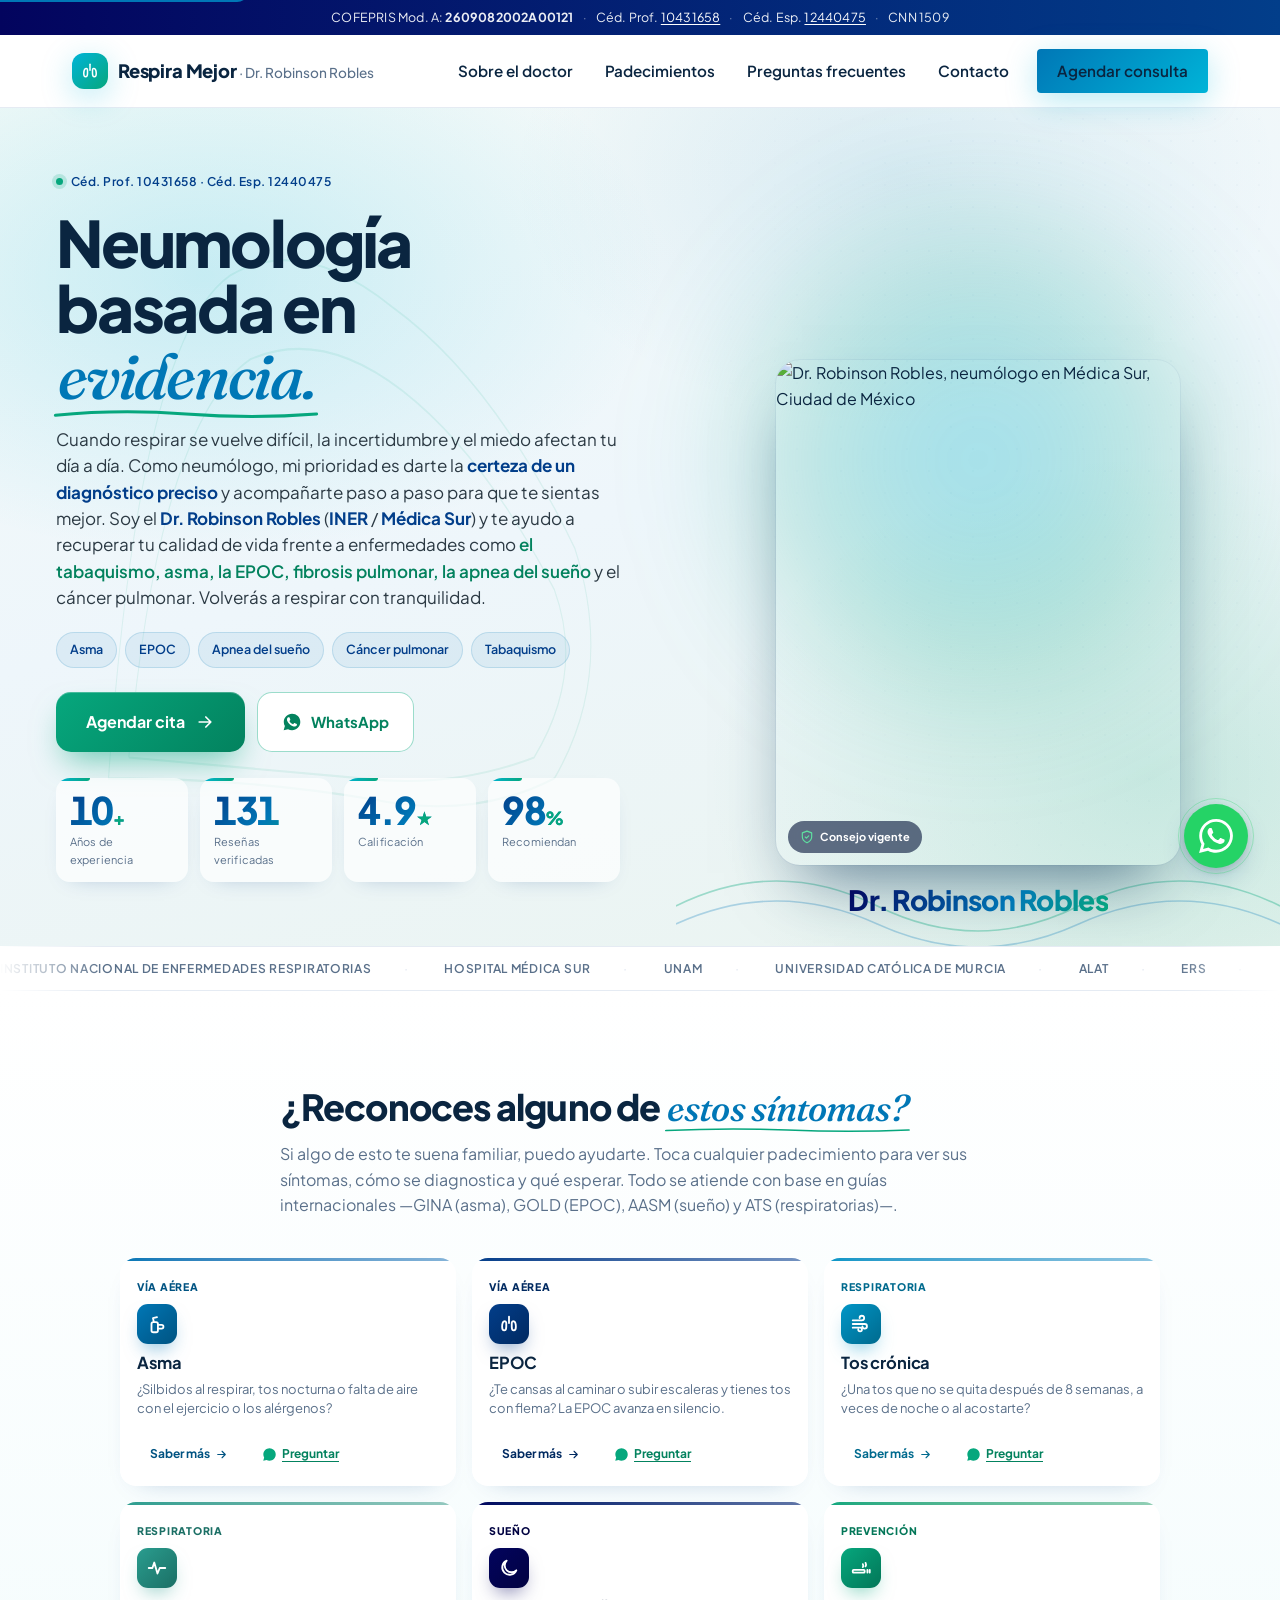
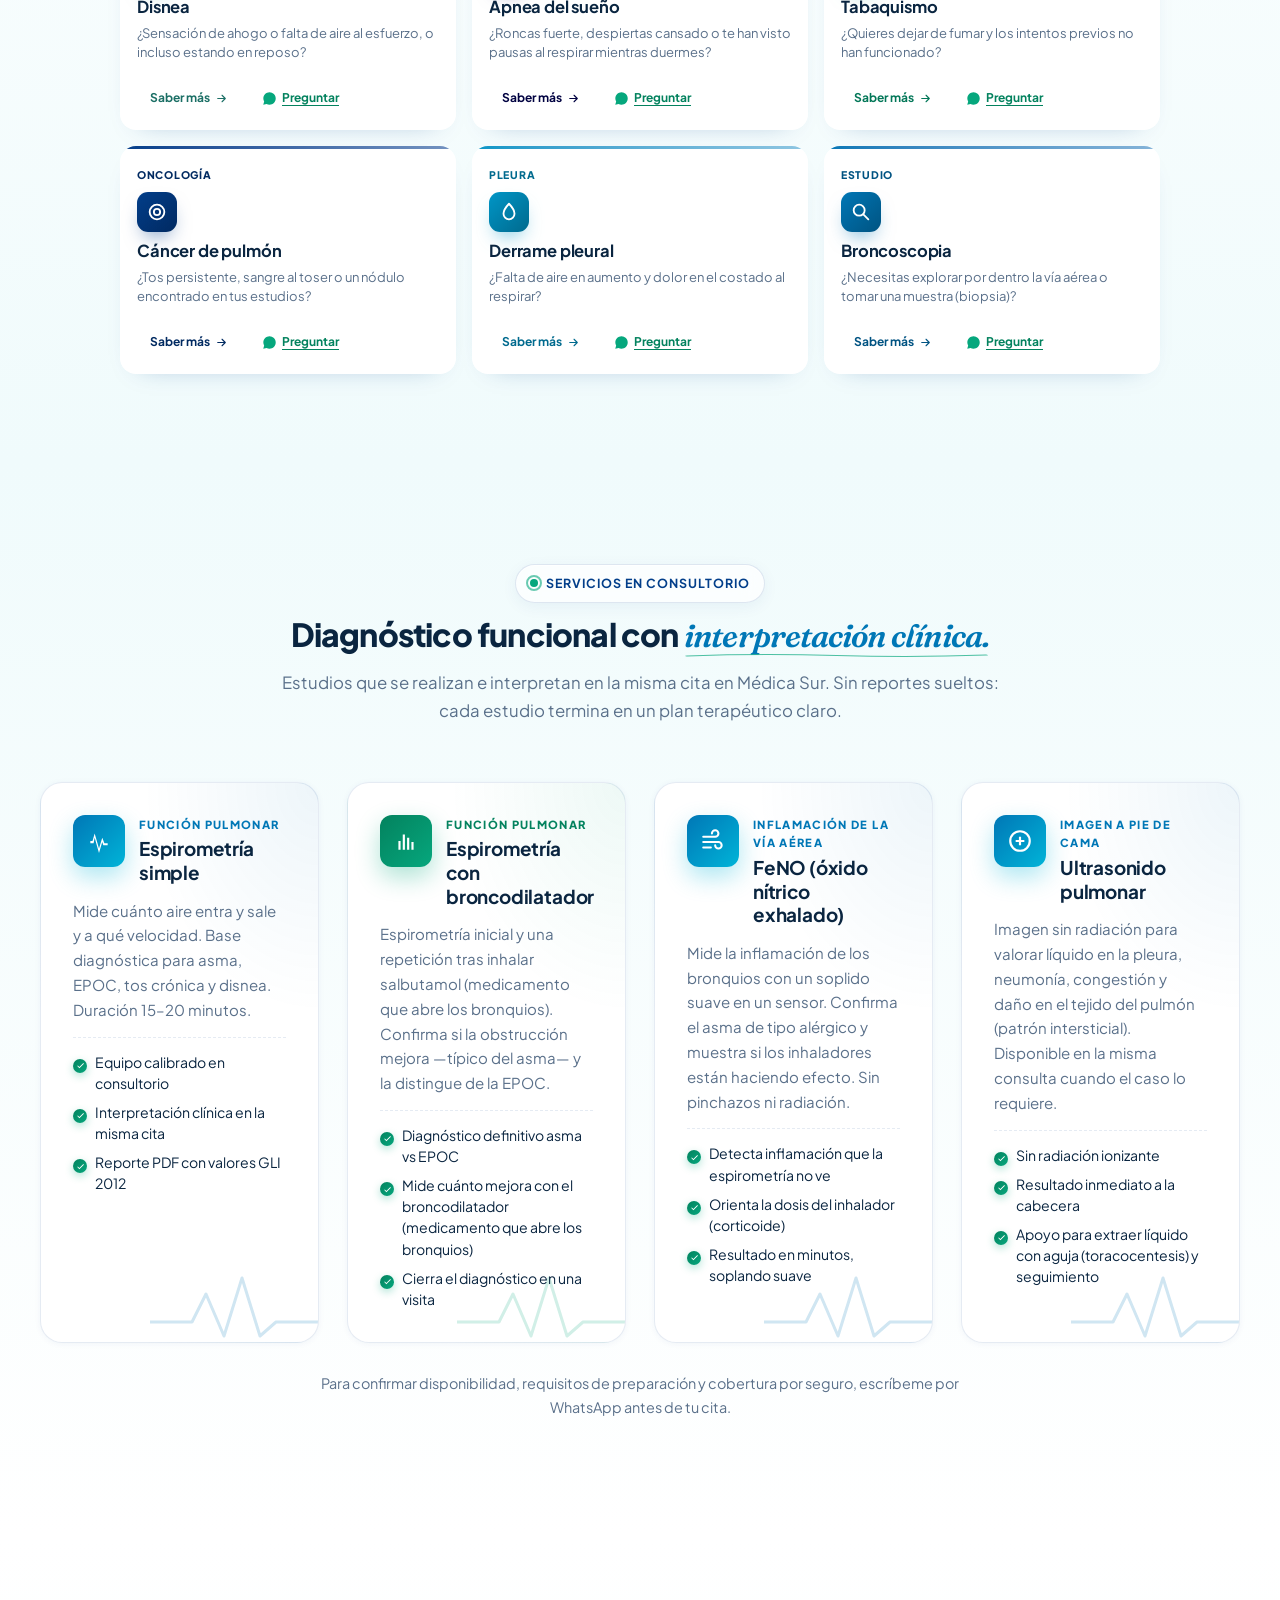
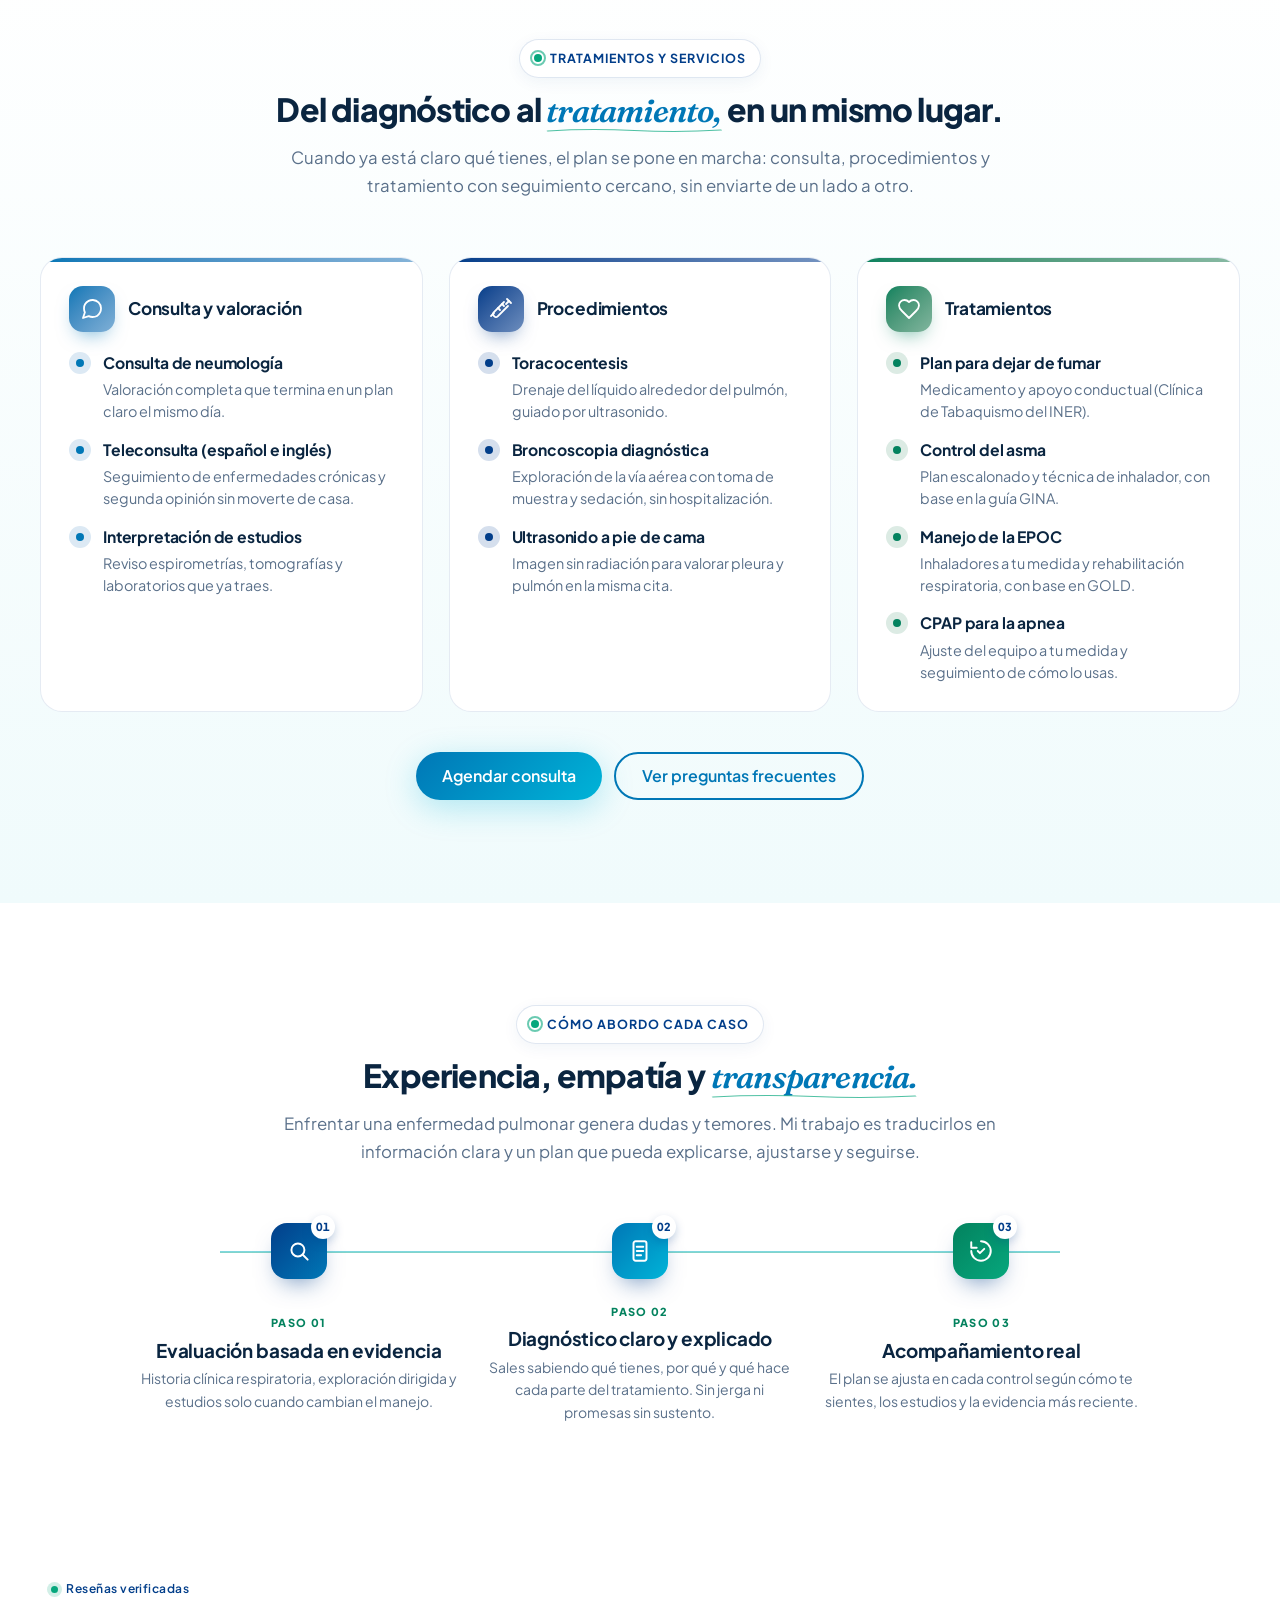
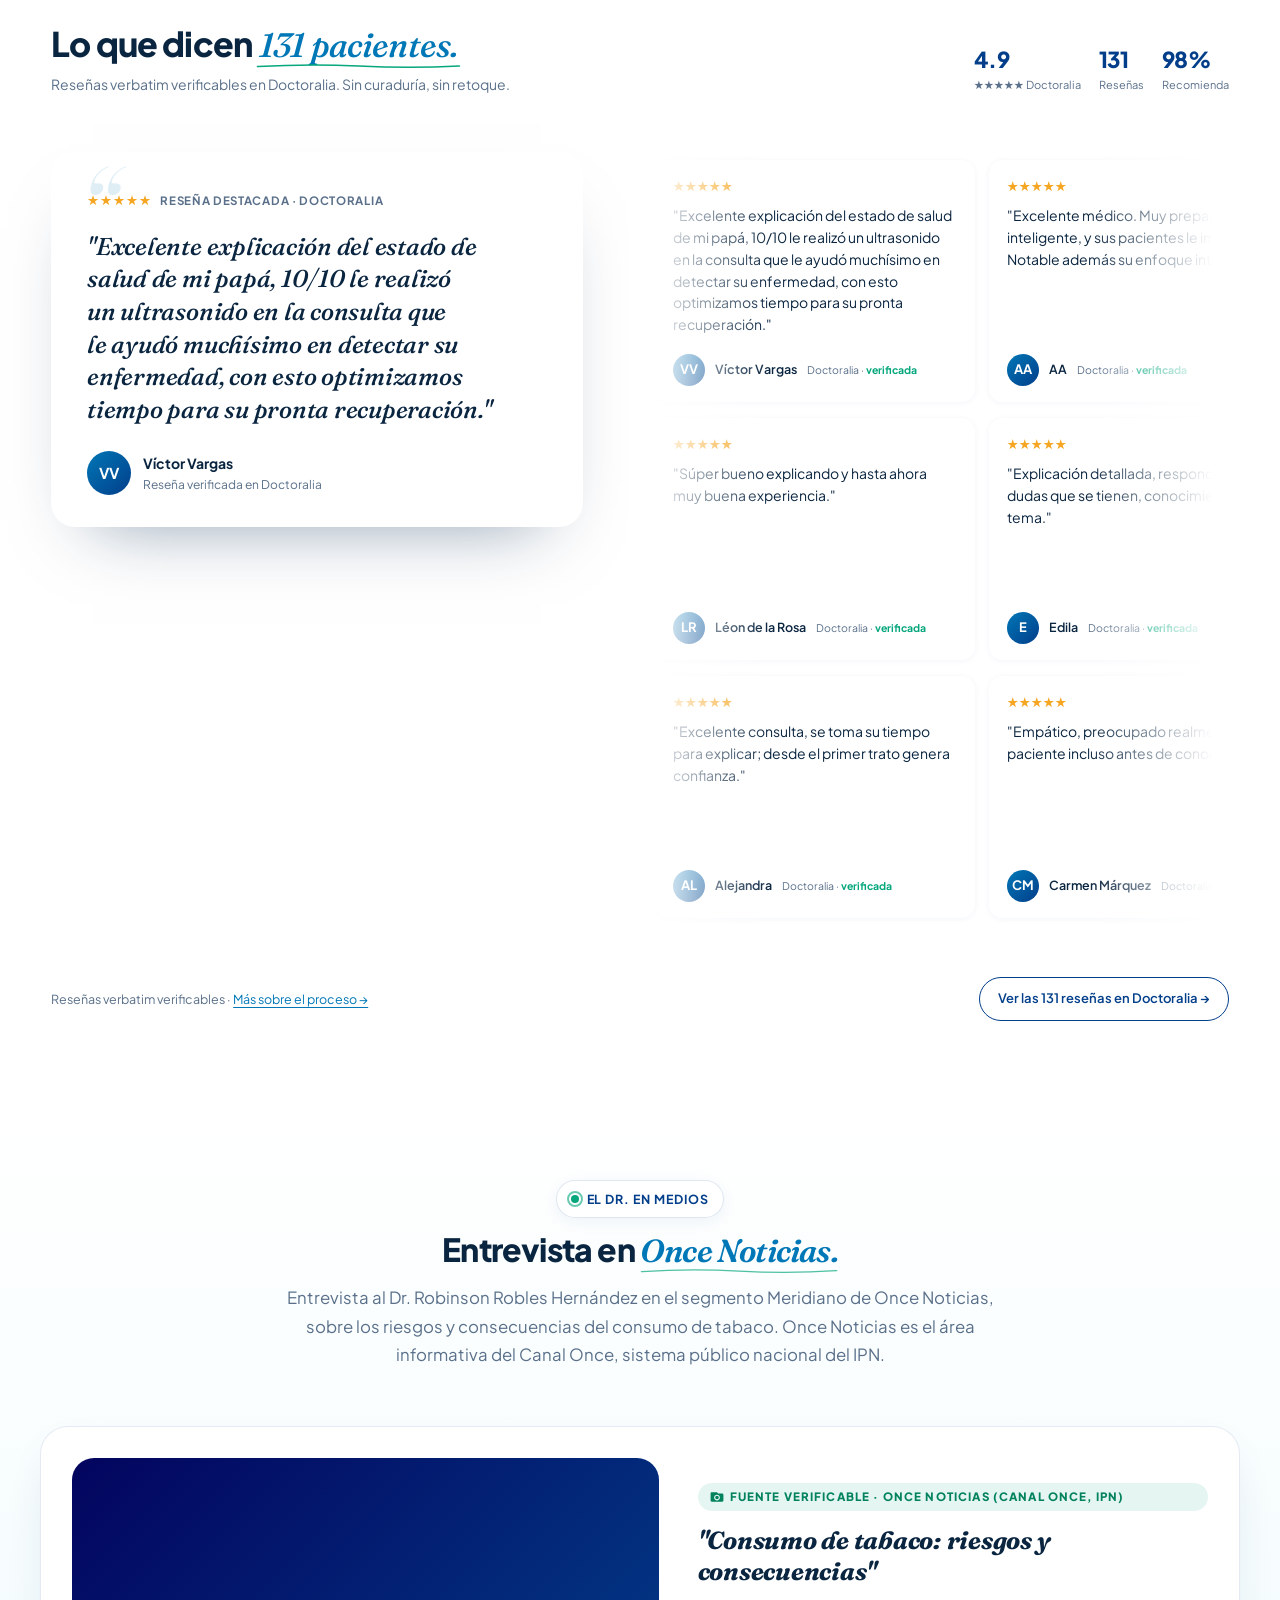
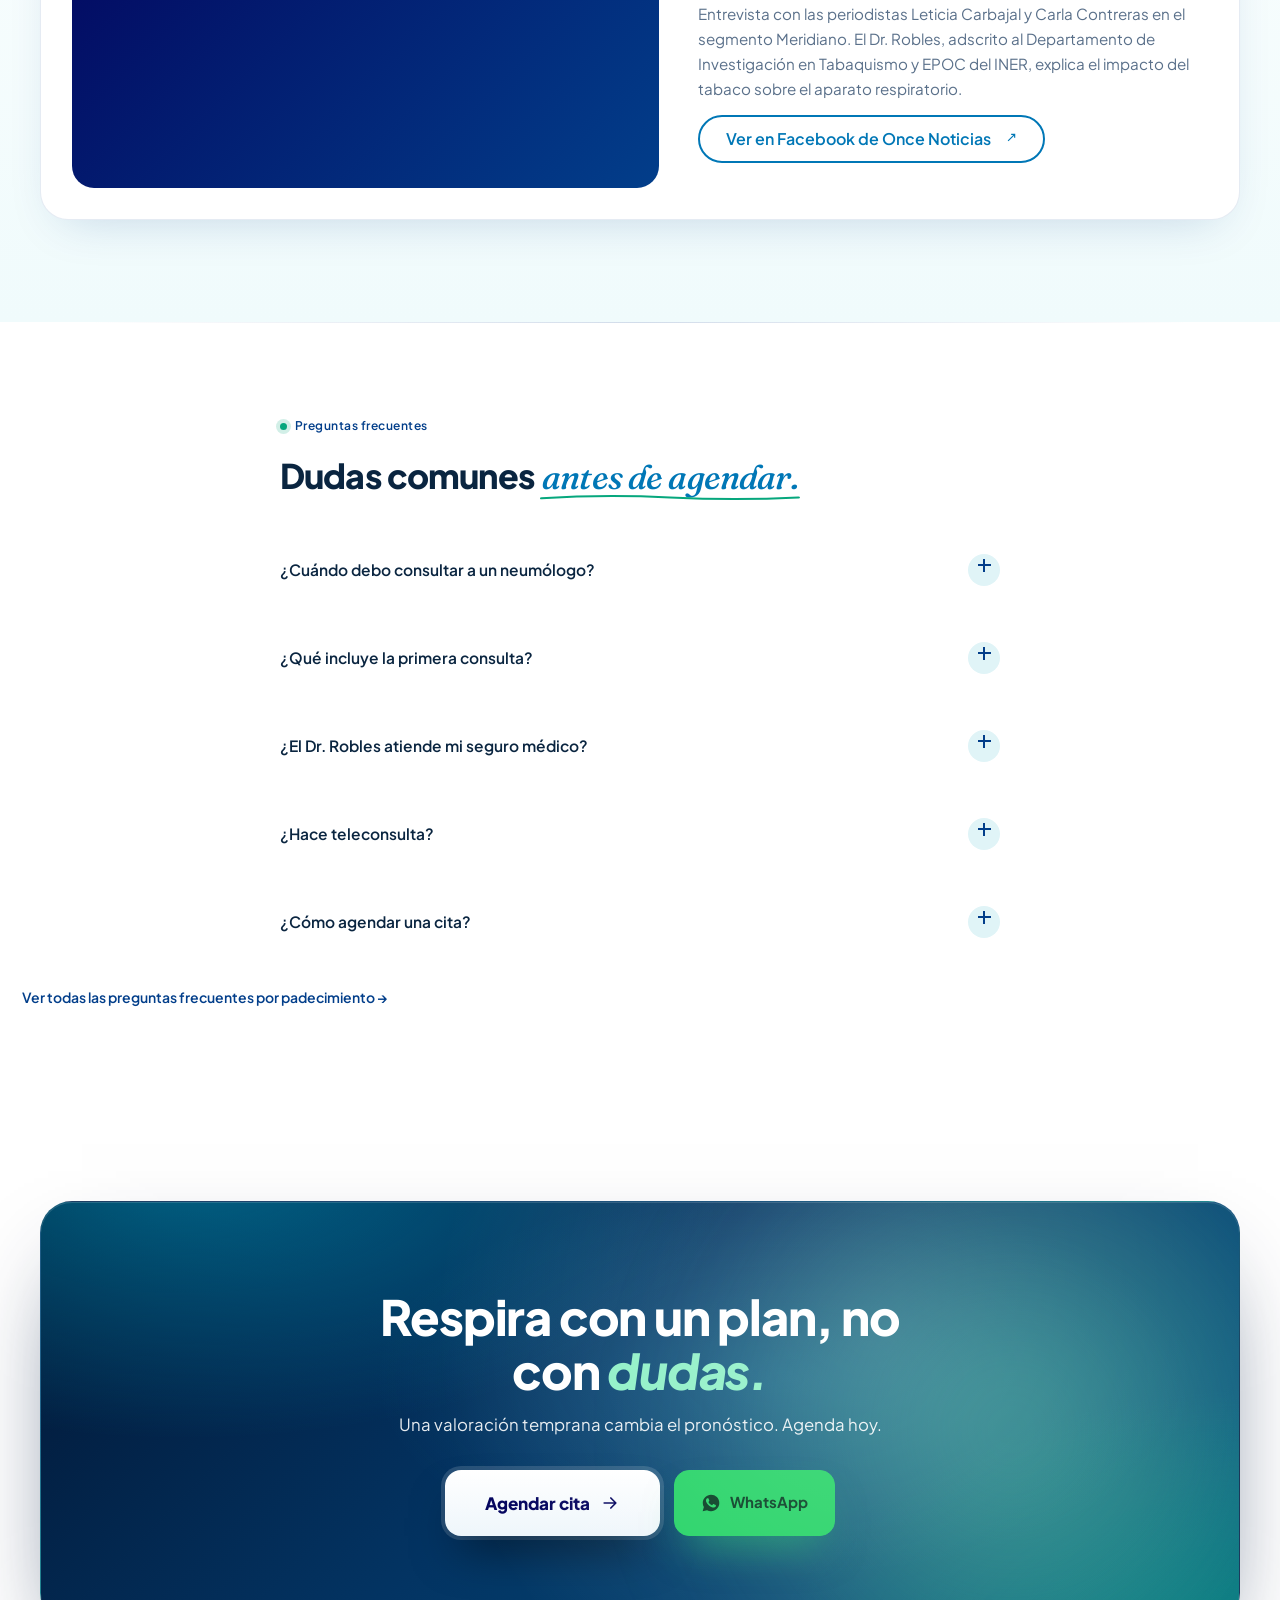
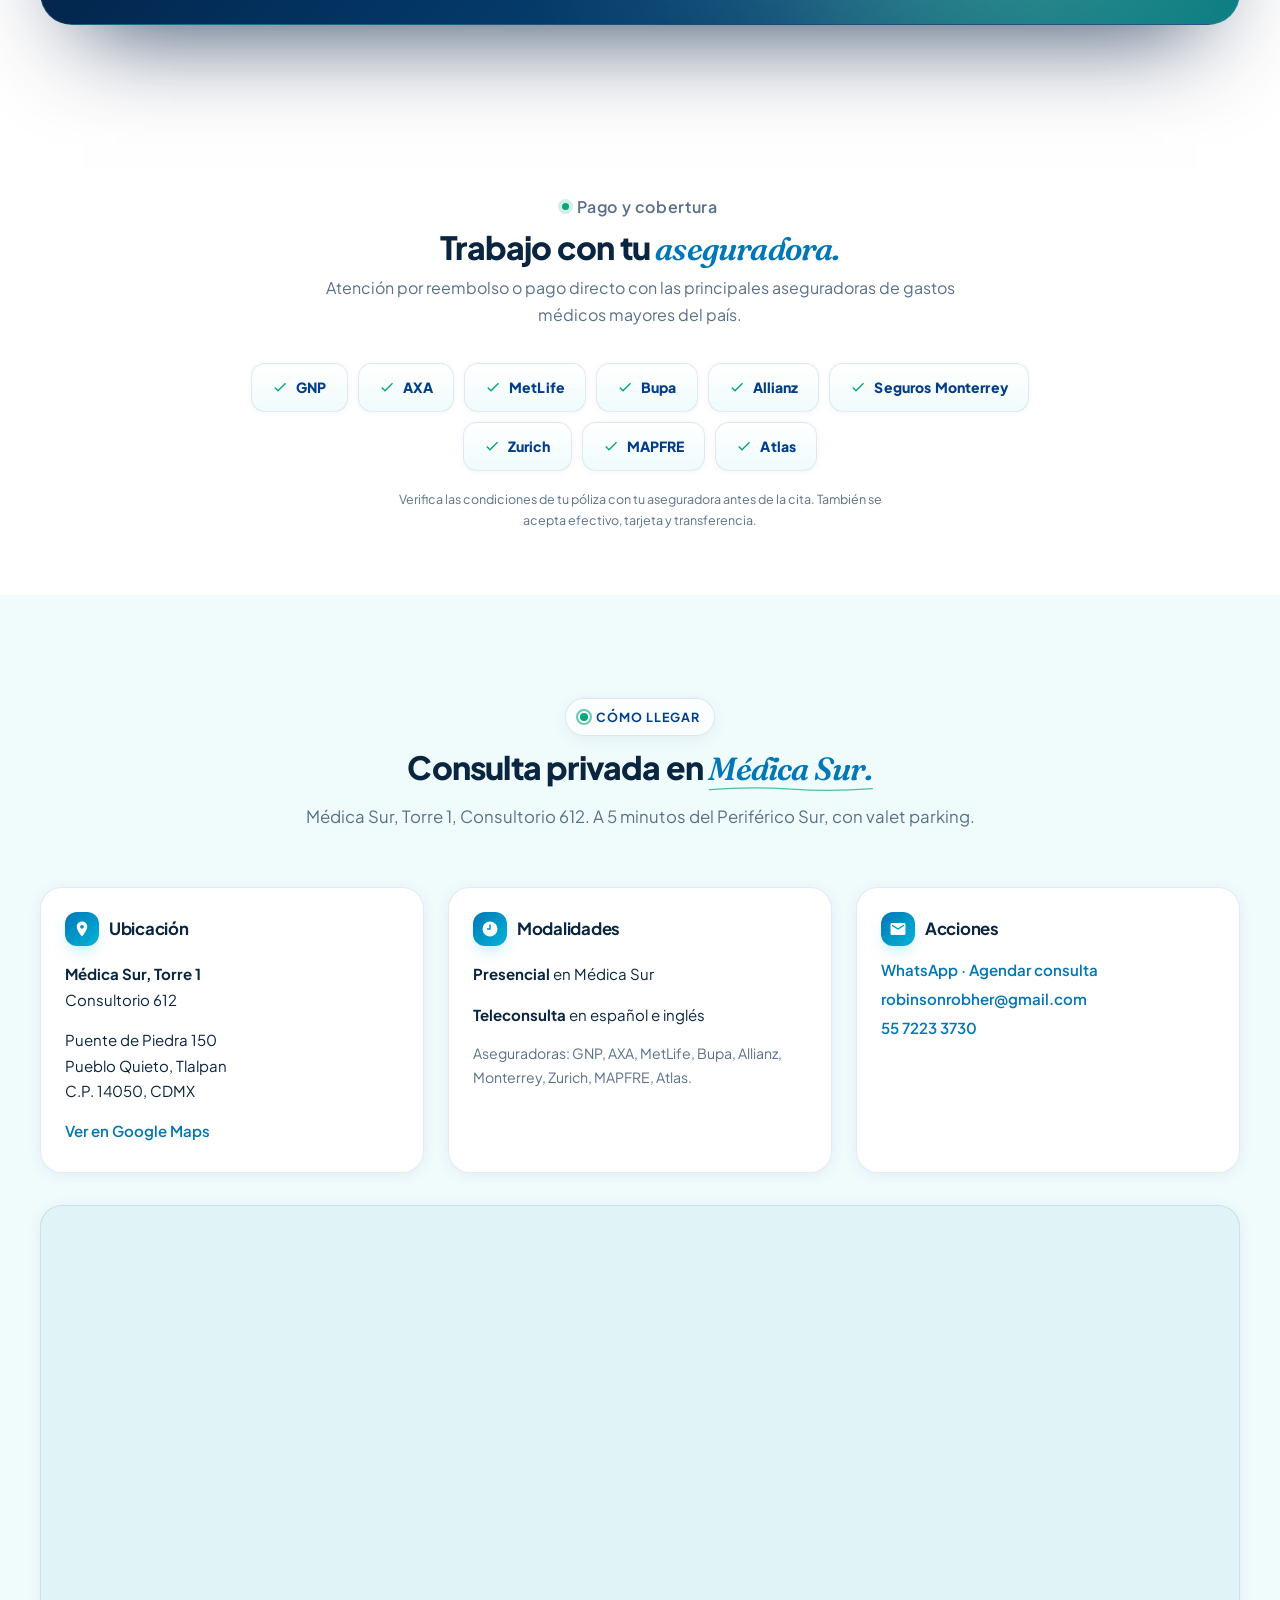
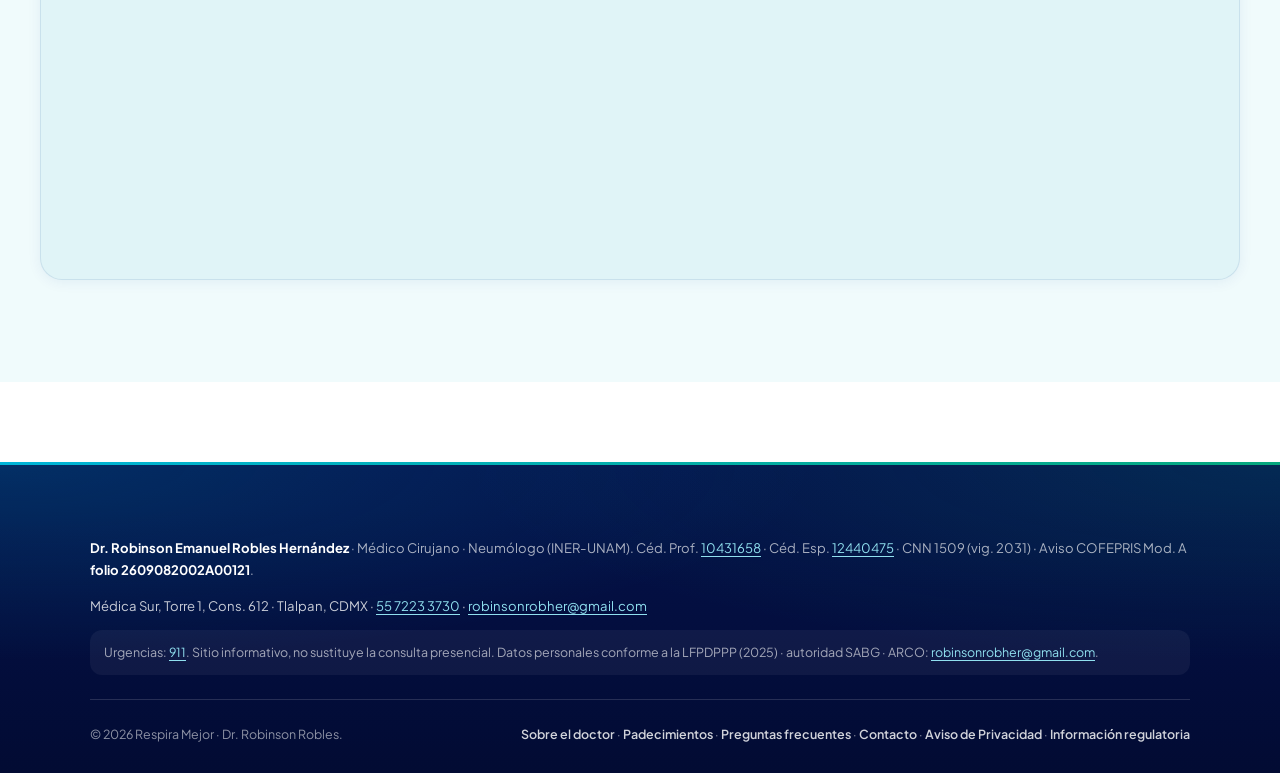
==== commit bb45f36d: "feat(analytics): migra a Google Tag Manager + tracking de CTAs - Reemplaza gtag.js (G-ZT5Y3TRZ6E) po" ====
--- a/index.html
+++ b/index.html
@@ -2,14 +2,13 @@
 <html lang="es-MX">
 <head>
   <meta charset="UTF-8">
-  <!-- Google tag (gtag.js) -->
-  <script async src="https://www.googletagmanager.com/gtag/js?id=G-ZT5Y3TRZ6E"></script>
-  <script>
-    window.dataLayer = window.dataLayer || [];
-    function gtag(){dataLayer.push(arguments);}
-    gtag('js', new Date());
-    gtag('config', 'G-ZT5Y3TRZ6E');
-  </script>
+  <!-- Google Tag Manager -->
+  <script>(function(w,d,s,l,i){w[l]=w[l]||[];w[l].push({'gtm.start':
+  new Date().getTime(),event:'gtm.js'});var f=d.getElementsByTagName(s)[0],
+  j=d.createElement(s),dl=l!='dataLayer'?'&l='+l:'';j.async=true;j.src=
+  'https://www.googletagmanager.com/gtm.js?id='+i+dl;f.parentNode.insertBefore(j,f);
+  })(window,document,'script','dataLayer','GTM-M7STX283');</script>
+  <!-- End Google Tag Manager -->
   <meta name="viewport" content="width=device-width, initial-scale=1.0, viewport-fit=cover">
 
   <title>Neumólogo en CDMX | Dr. Robinson Robles — Respira Mejor</title>
@@ -105,7 +104,7 @@
         "jobTitle": "Médico Neumólogo",
         "image": "https://respiramejorcdmx.mx/images/dr-robles-landing.jpg",
         "url": "https://respiramejorcdmx.mx/sobre-el-doctor/",
-        "telephone": "+5215614838970",
+        "telephone": "+525572233730",
         "email": "robinsonrobher@gmail.com",
         "medicalSpecialty": "https://schema.org/Pulmonary",
         "knowsLanguage": ["es-MX", "en"],
@@ -154,7 +153,7 @@
         "url": "https://respiramejorcdmx.mx/",
         "logo": "https://respiramejorcdmx.mx/images/favicon.svg",
         "image": "https://respiramejorcdmx.mx/images/og-home.svg",
-        "telephone": "+5215614838970",
+        "telephone": "+525572233730",
         "email": "robinsonrobher@gmail.com",
         "currenciesAccepted": "MXN",
         "paymentAccepted": "Cash, Credit Card, Debit Card, Bank Transfer",
@@ -165,7 +164,7 @@
         "containedInPlace": { "@type": "Hospital", "name": "Hospital Médica Sur", "url": "https://www.medicasur.com.mx/" },
         "employee": { "@id": "https://respiramejorcdmx.mx/#physician" },
         "sameAs": [ "https://www.doctoralia.com.mx/robinson-robles/neumologo/ciudad-de-mexico" ],
-        "aggregateRating": { "@type": "AggregateRating", "bestRating": "5", "worstRating": "1", "ratingCount": 131, "reviewCount": 131, "itemReviewed": { "@id": "https://respiramejorcdmx.mx/#organization" } }
+        "aggregateRating": { "@type": "AggregateRating", "bestRating": "5", "worstRating": "1", "ratingValue": "4.9", "ratingCount": 131, "reviewCount": 131 }
       },
       {
         "@type": "FAQPage",
@@ -193,6 +192,10 @@
   <link rel="stylesheet" href="./css/signature.css">
 </head>
 <body>
+<!-- Google Tag Manager (noscript) -->
+<noscript><iframe src="https://www.googletagmanager.com/ns.html?id=GTM-M7STX283"
+height="0" width="0" style="display:none;visibility:hidden"></iframe></noscript>
+<!-- End Google Tag Manager (noscript) -->
   <script>document.body.classList.add('js-enabled');</script>
 
   <a class="skip-link" href="#main">Saltar al contenido principal</a>
@@ -226,7 +229,7 @@
         <li><a href="preguntas-frecuentes/index.html">Preguntas frecuentes</a></li>
         <li><a href="contacto/index.html">Contacto</a></li>
         <li>
-          <a class="btn btn--primary btn-pro navbar__cta" href="https://wa.me/5215614838970?text=Hola%2C%20me%20gustar%C3%ADa%20agendar%20una%20consulta%20de%20neumolog%C3%ADa.">
+          <a class="btn btn--primary btn-pro navbar__cta" data-cta="nav-wa" href="https://wa.me/5215614838970?text=Hola%2C%20me%20gustar%C3%ADa%20agendar%20una%20consulta%20de%20neumolog%C3%ADa.">
             Agendar consulta
           </a>
         </li>
@@ -234,7 +237,7 @@
     </div>
   </nav>
 
-  <a class="whatsapp-float" href="https://wa.me/5215614838970?text=Hola%2C%20me%20gustar%C3%ADa%20agendar%20una%20consulta%20de%20neumolog%C3%ADa." aria-label="Agendar consulta por WhatsApp">
+  <a class="whatsapp-float" data-cta="float-wa" href="https://wa.me/5215614838970?text=Hola%2C%20me%20gustar%C3%ADa%20agendar%20una%20consulta%20de%20neumolog%C3%ADa." aria-label="Agendar consulta por WhatsApp">
     <span class="whatsapp-float__label">Agendar por WhatsApp</span>
     <svg viewBox="0 0 24 24" fill="currentColor" aria-hidden="true">
       <path d="M.057 24l1.687-6.163c-1.041-1.804-1.588-3.849-1.587-5.946.003-6.556 5.338-11.891 11.893-11.891 3.181.001 6.167 1.24 8.413 3.488 2.245 2.248 3.481 5.236 3.48 8.414-.003 6.557-5.338 11.892-11.893 11.892-1.99-.001-3.951-.5-5.688-1.448l-6.305 1.654zm6.597-3.807c1.676.995 3.276 1.591 5.392 1.592 5.448 0 9.886-4.434 9.889-9.885.002-5.462-4.415-9.89-9.881-9.892-5.452 0-9.887 4.434-9.889 9.884-.001 2.225.651 3.891 1.746 5.634l-.999 3.648 3.742-.981zm11.387-5.464c-.074-.124-.272-.198-.57-.347-.297-.149-1.758-.868-2.031-.967-.272-.099-.47-.149-.669.149-.198.297-.768.967-.941 1.165-.173.198-.347.223-.644.074-.297-.149-1.255-.462-2.39-1.475-.883-.788-1.48-1.761-1.653-2.059-.173-.297-.018-.458.13-.606.134-.133.297-.347.446-.521.151-.172.2-.296.3-.495.099-.198.05-.372-.025-.521-.075-.148-.669-1.611-.916-2.206-.242-.579-.487-.501-.669-.51l-.57-.01c-.198 0-.52.074-.792.372s-1.04 1.016-1.04 2.479 1.065 2.876 1.213 3.074c.149.198 2.095 3.2 5.076 4.487.709.306 1.263.489 1.694.626.712.226 1.36.194 1.872.118.571-.085 1.758-.719 2.006-1.413.247-.694.247-1.289.173-1.413z"/>
@@ -272,11 +275,11 @@
         </ul>
 
         <div class="hero-cta">
-          <button type="button" class="hero-cta__primary" data-agendar-open aria-haspopup="dialog">
+          <button type="button" class="hero-cta__primary" data-cta="hero-agenda" data-agendar-open aria-haspopup="dialog">
             <span>Agendar cita</span>
             <svg viewBox="0 0 24 24" fill="none" stroke="currentColor" stroke-width="2" stroke-linecap="round" stroke-linejoin="round" aria-hidden="true"><path d="M5 12h14M13 6l6 6-6 6"/></svg>
           </button>
-          <a class="hero-cta__wa" href="https://wa.me/5215614838970?text=Hola%2C%20me%20gustar%C3%ADa%20agendar%20una%20consulta%20de%20neumolog%C3%ADa.">
+          <a class="hero-cta__wa" data-cta="hero-wa" href="https://wa.me/5215614838970?text=Hola%2C%20me%20gustar%C3%ADa%20agendar%20una%20consulta%20de%20neumolog%C3%ADa.">
             <svg viewBox="0 0 24 24" fill="currentColor" aria-hidden="true"><path d="M12.04 2C6.58 2 2.13 6.45 2.13 11.91c0 1.75.46 3.46 1.32 4.97L2 22l5.25-1.38a9.9 9.9 0 0 0 4.79 1.22h.01c5.46 0 9.9-4.45 9.9-9.91 0-2.65-1.03-5.14-2.9-7.01A9.82 9.82 0 0 0 12.04 2Zm5.8 14.04c-.25.7-1.44 1.33-1.99 1.41-.53.08-1.17.11-1.89-.12-.43-.14-.99-.32-1.7-.63-2.99-1.29-4.95-4.3-5.1-4.5-.15-.2-1.22-1.62-1.22-3.1 0-1.48.78-2.2 1.05-2.5.27-.3.59-.37.79-.37.2 0 .39 0 .56.01.18.01.42-.07.66.5.25.59.84 2.04.91 2.19.07.15.12.32.02.52-.1.2-.15.32-.3.5-.15.17-.31.39-.45.52-.15.15-.3.31-.13.6.17.3.76 1.25 1.63 2.02 1.12 1 2.07 1.31 2.36 1.46.3.15.47.12.64-.07.17-.2.74-.86.94-1.16.2-.3.39-.25.66-.15.27.1 1.72.81 2.01.96.3.15.5.22.57.35.07.12.07.72-.18 1.42Z"/></svg>
             WhatsApp
           </a>
@@ -499,7 +502,7 @@
             <div id="dxModalContent"></div>
           </div>
           <div class="dx-modal__cta">
-            <button type="button" class="btn btn--leaf btn-pro" data-agendar-open aria-haspopup="dialog">
+            <button type="button" class="btn btn--leaf btn-pro" data-cta="seccion-agenda" data-agendar-open aria-haspopup="dialog">
               Agendar cita
             </button>
             <a class="btn btn--ghost" id="dxMoreLink" href="preguntas-frecuentes/index.html">Más información</a>
@@ -1209,7 +1212,7 @@
         <details class="faq-item">
           <summary><span class="faq-q">¿Cómo agendar una cita?</span><span class="faq-chev" aria-hidden="true">+</span></summary>
           <div class="faq-a">
-            <p>Puede escribir por <a href="https://wa.me/5215614838970">WhatsApp</a> al teléfono del consultorio, enviar correo a <a href="mailto:robinsonrobher@gmail.com">robinsonrobher@gmail.com</a> o llamar al <a href="tel:+5215614838970">56 1483 8970</a>.</p>
+            <p>Puede escribir por <a href="https://wa.me/5215614838970">WhatsApp</a> al teléfono del consultorio, enviar correo a <a href="mailto:robinsonrobher@gmail.com">robinsonrobher@gmail.com</a> o llamar al <a href="tel:+525572233730">55 7223 3730</a>.</p>
             <p>Confirmamos disponibilidad en Médica Sur, Torre 1, Consultorio 612, modalidad presencial o teleconsulta.</p>
           </div>
         </details>
@@ -1224,7 +1227,7 @@
           <h2>Respira con un plan, no con <em>dudas.</em></h2>
           <p>Una valoración temprana cambia el pronóstico. Agenda hoy.</p>
           <div class="cta-aurora__actions">
-            <button type="button" class="cta-aurora__primary" data-agendar-open aria-haspopup="dialog">
+            <button type="button" class="cta-aurora__primary" data-cta="final-agenda" data-agendar-open aria-haspopup="dialog">
               Agendar cita
               <svg viewBox="0 0 24 24" fill="none" stroke="currentColor" stroke-width="2" stroke-linecap="round" stroke-linejoin="round" aria-hidden="true"><path d="M5 12h14M13 6l6 6-6 6"/></svg>
             </button>
@@ -1284,7 +1287,7 @@
             <h3><span class="icon" aria-hidden="true"><svg viewBox="0 0 24 24" width="18" height="18" fill="currentColor"><path d="M20 4H4c-1 0-2 .9-2 2v12c0 1.1.9 2 2 2h16c1.1 0 2-.9 2-2V6c0-1.1-.9-2-2-2zm0 4l-8 5-8-5V6l8 5 8-5z"/></svg></span> Acciones</h3>
             <a href="https://wa.me/5215614838970?text=Hola%2C%20me%20gustar%C3%ADa%20agendar%20una%20consulta%20de%20neumolog%C3%ADa.">WhatsApp · Agendar consulta</a>
             <a href="mailto:robinsonrobher@gmail.com">robinsonrobher@gmail.com</a>
-            <a href="tel:+5215614838970">56 1483 8970</a>
+            <a href="tel:+525572233730">55 7223 3730</a>
           </div>
         </div>
 
@@ -1306,7 +1309,7 @@
       </p>
       <p class="address">
         Médica Sur, Torre 1, Cons. 612 · Tlalpan, CDMX ·
-        <a href="tel:+5215614838970">56 1483 8970</a> · <a href="mailto:robinsonrobher@gmail.com">robinsonrobher@gmail.com</a>
+        <a href="tel:+525572233730">55 7223 3730</a> · <a href="mailto:robinsonrobher@gmail.com">robinsonrobher@gmail.com</a>
       </p>
       <p class="disclaimer-emergency">
         Urgencias: <a href="tel:911">911</a>. Sitio informativo, no sustituye la consulta presencial. Datos personales conforme a la LFPDPPP (2025) · autoridad SABG · ARCO: <a href="mailto:robinsonrobher@gmail.com">robinsonrobher@gmail.com</a>.
@@ -1337,22 +1340,22 @@
         <p class="ag-modal__sub">Respondo personalmente y te confirmo fecha, costo y preparación según tu caso.</p>
       </div>
       <div class="ag-modal__grid">
-        <a class="ag-opt ag-opt--wa" href="https://wa.me/5215614838970?text=Hola%2C%20me%20gustar%C3%ADa%20agendar%20una%20consulta%20de%20neumolog%C3%ADa.">
+        <a class="ag-opt ag-opt--wa" data-cta="modal-wa" href="https://wa.me/5215614838970?text=Hola%2C%20me%20gustar%C3%ADa%20agendar%20una%20consulta%20de%20neumolog%C3%ADa.">
           <span class="ag-opt__ic" aria-hidden="true"><svg viewBox="0 0 24 24" fill="currentColor"><path d="M12.04 2C6.58 2 2.13 6.45 2.13 11.91c0 1.75.46 3.46 1.32 4.97L2 22l5.25-1.38a9.9 9.9 0 0 0 4.79 1.22h.01c5.46 0 9.9-4.45 9.9-9.91 0-2.65-1.03-5.14-2.9-7.01A9.82 9.82 0 0 0 12.04 2Zm5.8 14.04c-.25.7-1.44 1.33-1.99 1.41-.53.08-1.17.11-1.89-.12-.43-.14-.99-.32-1.7-.63-2.99-1.29-4.95-4.3-5.1-4.5-.15-.2-1.22-1.62-1.22-3.1 0-1.48.78-2.2 1.05-2.5.27-.3.59-.37.79-.37.2 0 .39 0 .56.01.18.01.42-.07.66.5.25.59.84 2.04.91 2.19.07.15.12.32.02.52-.1.2-.15.32-.3.5-.15.17-.31.39-.45.52-.15.15-.3.31-.13.6.17.3.76 1.25 1.63 2.02 1.12 1 2.07 1.31 2.36 1.46.3.15.47.12.64-.07.17-.2.74-.86.94-1.16.2-.3.39-.25.66-.15.27.1 1.72.81 2.01.96.3.15.5.22.57.35.07.12.07.72-.18 1.42Z"/></svg></span>
           <span class="ag-opt__txt"><b>WhatsApp</b><span>Respuesta en minutos · horario hábil</span></span>
           <span class="ag-opt__arr" aria-hidden="true"><svg viewBox="0 0 24 24" fill="none" stroke="currentColor" stroke-width="2" stroke-linecap="round" stroke-linejoin="round"><path d="M5 12h14M13 6l6 6-6 6"/></svg></span>
         </a>
-        <a class="ag-opt ag-opt--cal" href="https://cal.com/robinson-emmanuel-robles-hernandez-t5xhzw" target="_blank" rel="noopener">
+        <a class="ag-opt ag-opt--cal" data-cta="modal-cal" href="https://cal.com/robinson-emmanuel-robles-hernandez-t5xhzw" target="_blank" rel="noopener">
           <span class="ag-opt__ic" aria-hidden="true"><svg viewBox="0 0 24 24" fill="none" stroke="currentColor" stroke-width="1.8" stroke-linecap="round" stroke-linejoin="round"><rect x="3" y="4" width="18" height="18" rx="2"/><path d="M16 2v4M8 2v4M3 10h18"/><path d="m9 16 2 2 4-4"/></svg></span>
           <span class="ag-opt__txt"><b>Agendar en línea</b><span>Calendario en línea · disponible 24/7</span></span>
           <span class="ag-opt__arr" aria-hidden="true"><svg viewBox="0 0 24 24" fill="none" stroke="currentColor" stroke-width="2" stroke-linecap="round" stroke-linejoin="round"><path d="M5 12h14M13 6l6 6-6 6"/></svg></span>
         </a>
-        <a class="ag-opt" href="tel:+5215614838970">
+        <a class="ag-opt" data-cta="modal-tel" href="tel:+525572233730">
           <span class="ag-opt__ic" aria-hidden="true"><svg viewBox="0 0 24 24" fill="none" stroke="currentColor" stroke-width="1.8" stroke-linecap="round" stroke-linejoin="round"><path d="M22 16.92v3a2 2 0 0 1-2.18 2 19.79 19.79 0 0 1-8.63-3.07 19.5 19.5 0 0 1-6-6 19.79 19.79 0 0 1-3.07-8.67A2 2 0 0 1 4.11 2h3a2 2 0 0 1 2 1.72c.13.96.36 1.9.7 2.81a2 2 0 0 1-.45 2.11L8.09 9.91a16 16 0 0 0 6 6l1.27-1.27a2 2 0 0 1 2.11-.45c.91.34 1.85.57 2.81.7A2 2 0 0 1 22 16.92Z"/></svg></span>
           <span class="ag-opt__txt"><b>Llamada directa</b><span>Médica Sur · línea consultorio</span></span>
           <span class="ag-opt__arr" aria-hidden="true"><svg viewBox="0 0 24 24" fill="none" stroke="currentColor" stroke-width="2" stroke-linecap="round" stroke-linejoin="round"><path d="M5 12h14M13 6l6 6-6 6"/></svg></span>
         </a>
-        <a class="ag-opt" href="mailto:robinsonrobher@gmail.com?subject=Solicitud%20de%20cita%20-%20Neumolog%C3%ADa">
+        <a class="ag-opt" data-cta="modal-email" href="mailto:robinsonrobher@gmail.com?subject=Solicitud%20de%20cita%20-%20Neumolog%C3%ADa">
           <span class="ag-opt__ic" aria-hidden="true"><svg viewBox="0 0 24 24" fill="none" stroke="currentColor" stroke-width="1.8" stroke-linecap="round" stroke-linejoin="round"><rect x="2" y="4" width="20" height="16" rx="2"/><path d="m22 7-10 5L2 7"/></svg></span>
           <span class="ag-opt__txt"><b>Correo electrónico</b><span>Para casos no urgentes</span></span>
           <span class="ag-opt__arr" aria-hidden="true"><svg viewBox="0 0 24 24" fill="none" stroke="currentColor" stroke-width="2" stroke-linecap="round" stroke-linejoin="round"><path d="M5 12h14M13 6l6 6-6 6"/></svg></span>
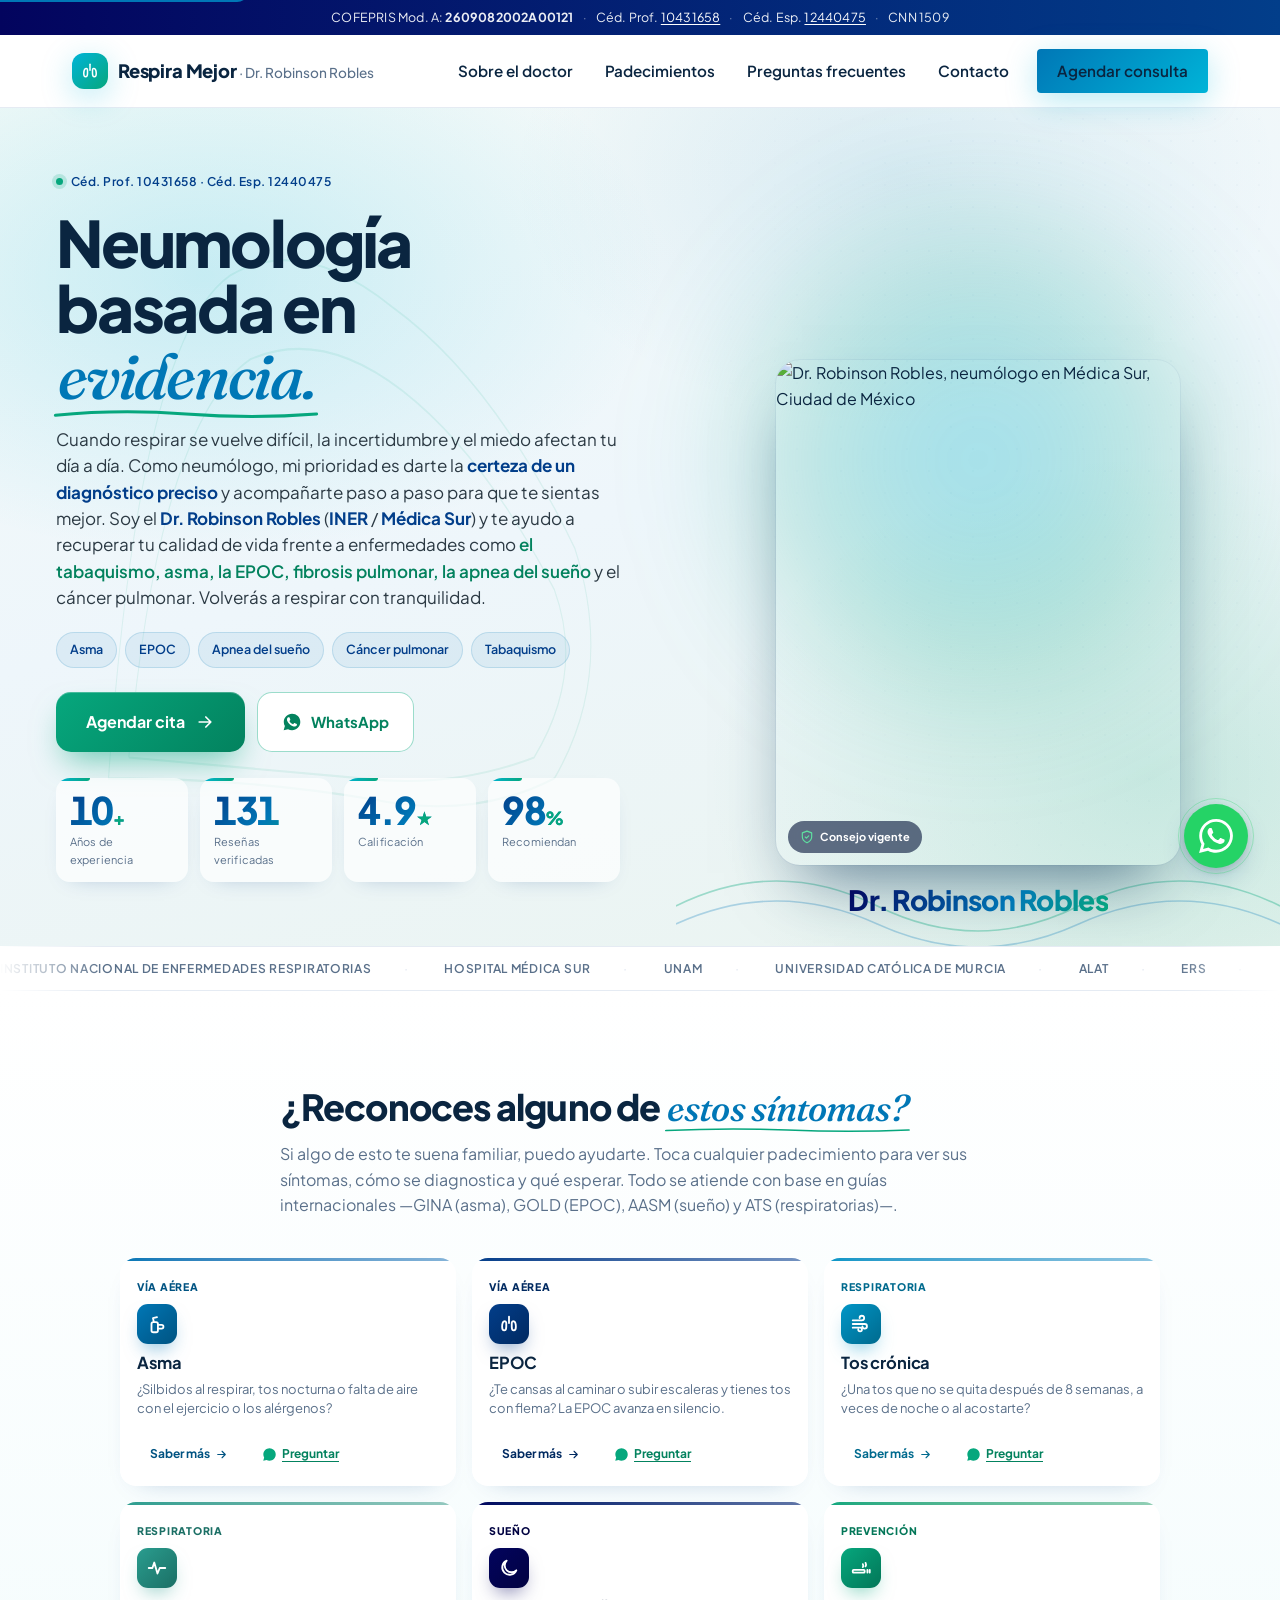
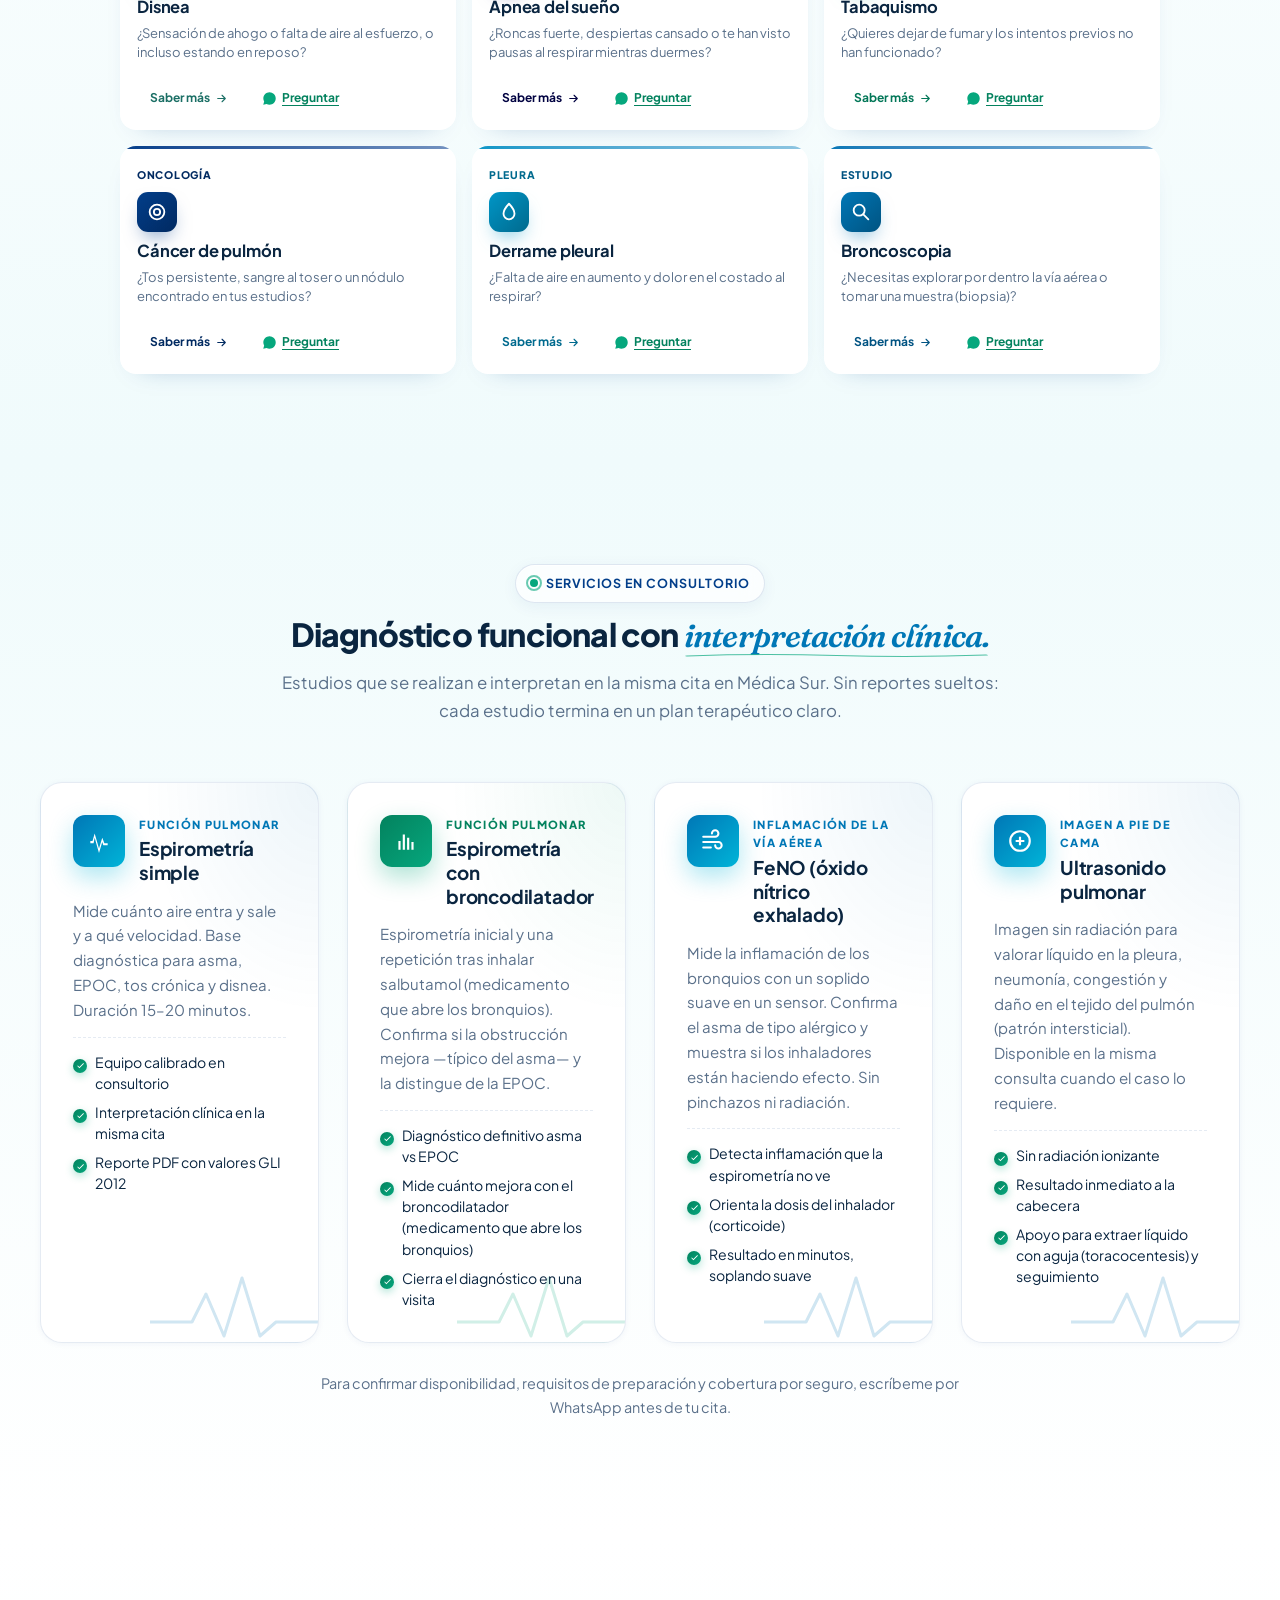
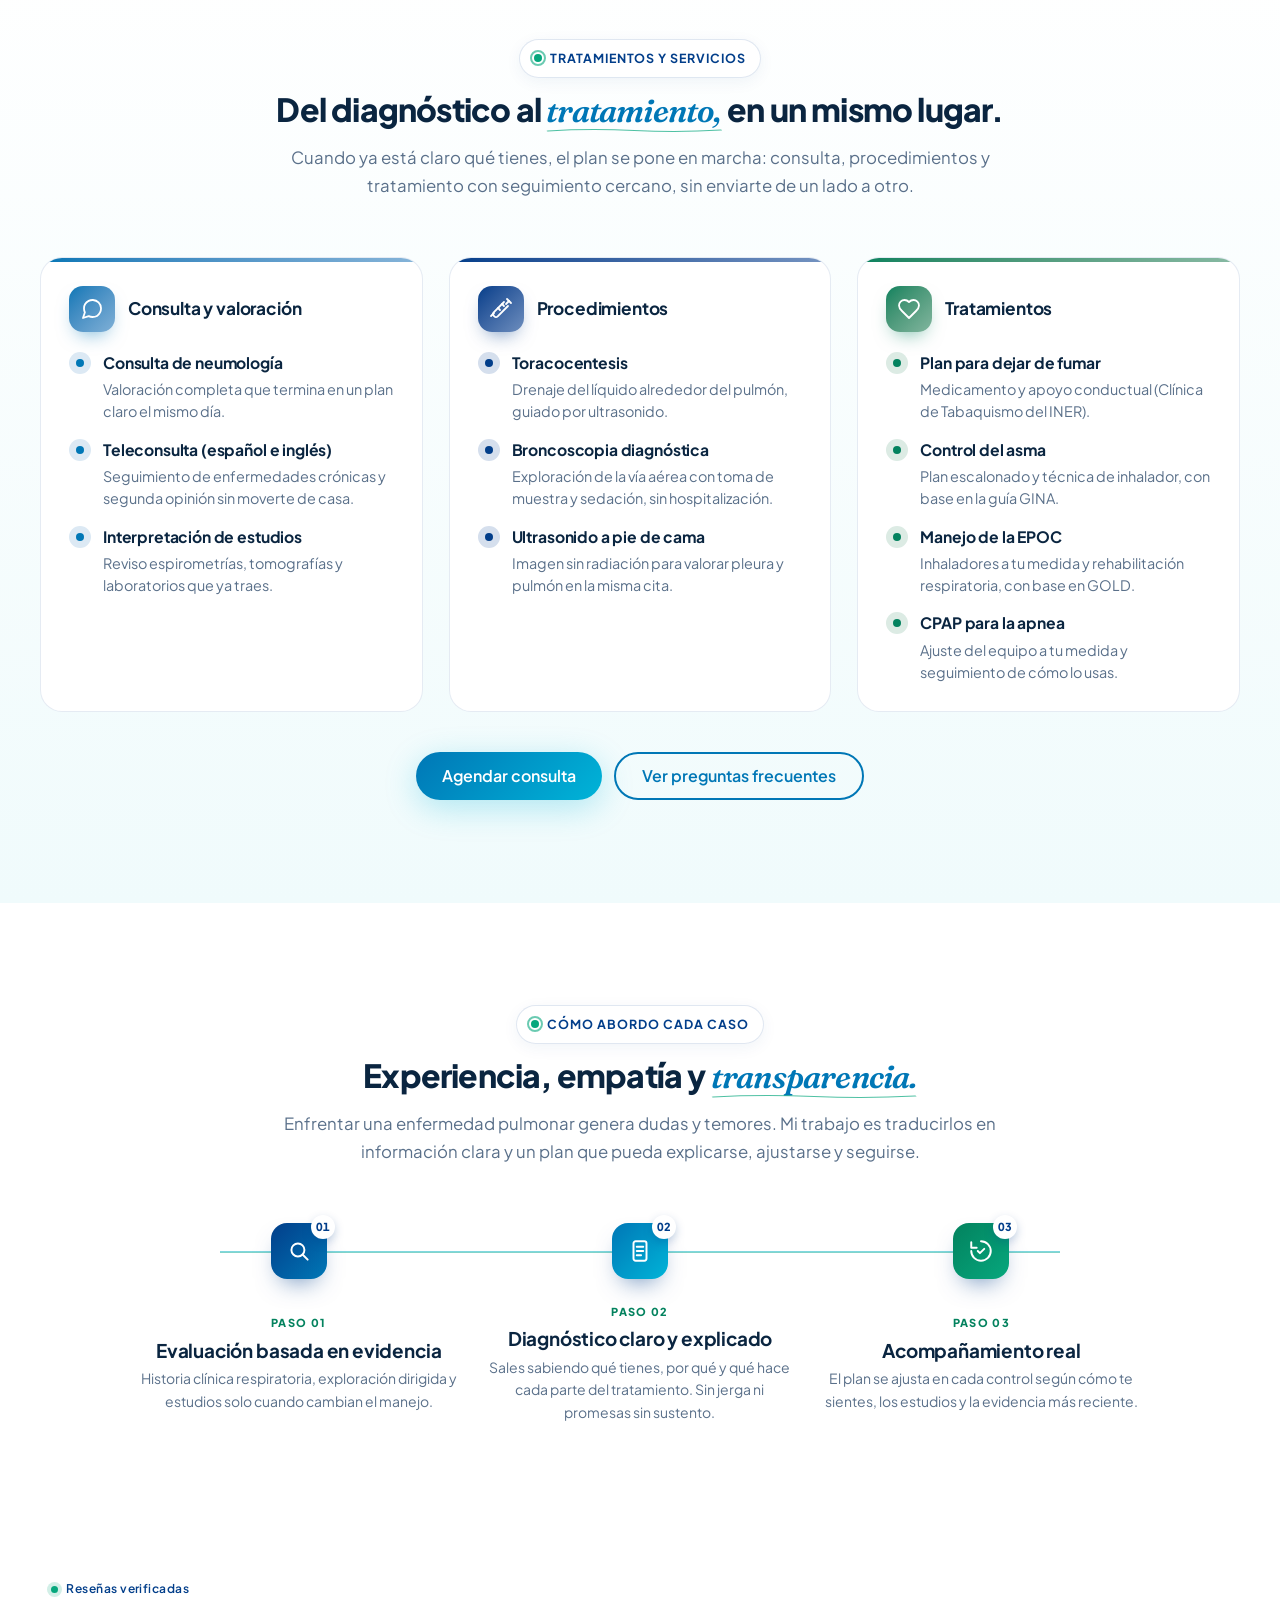
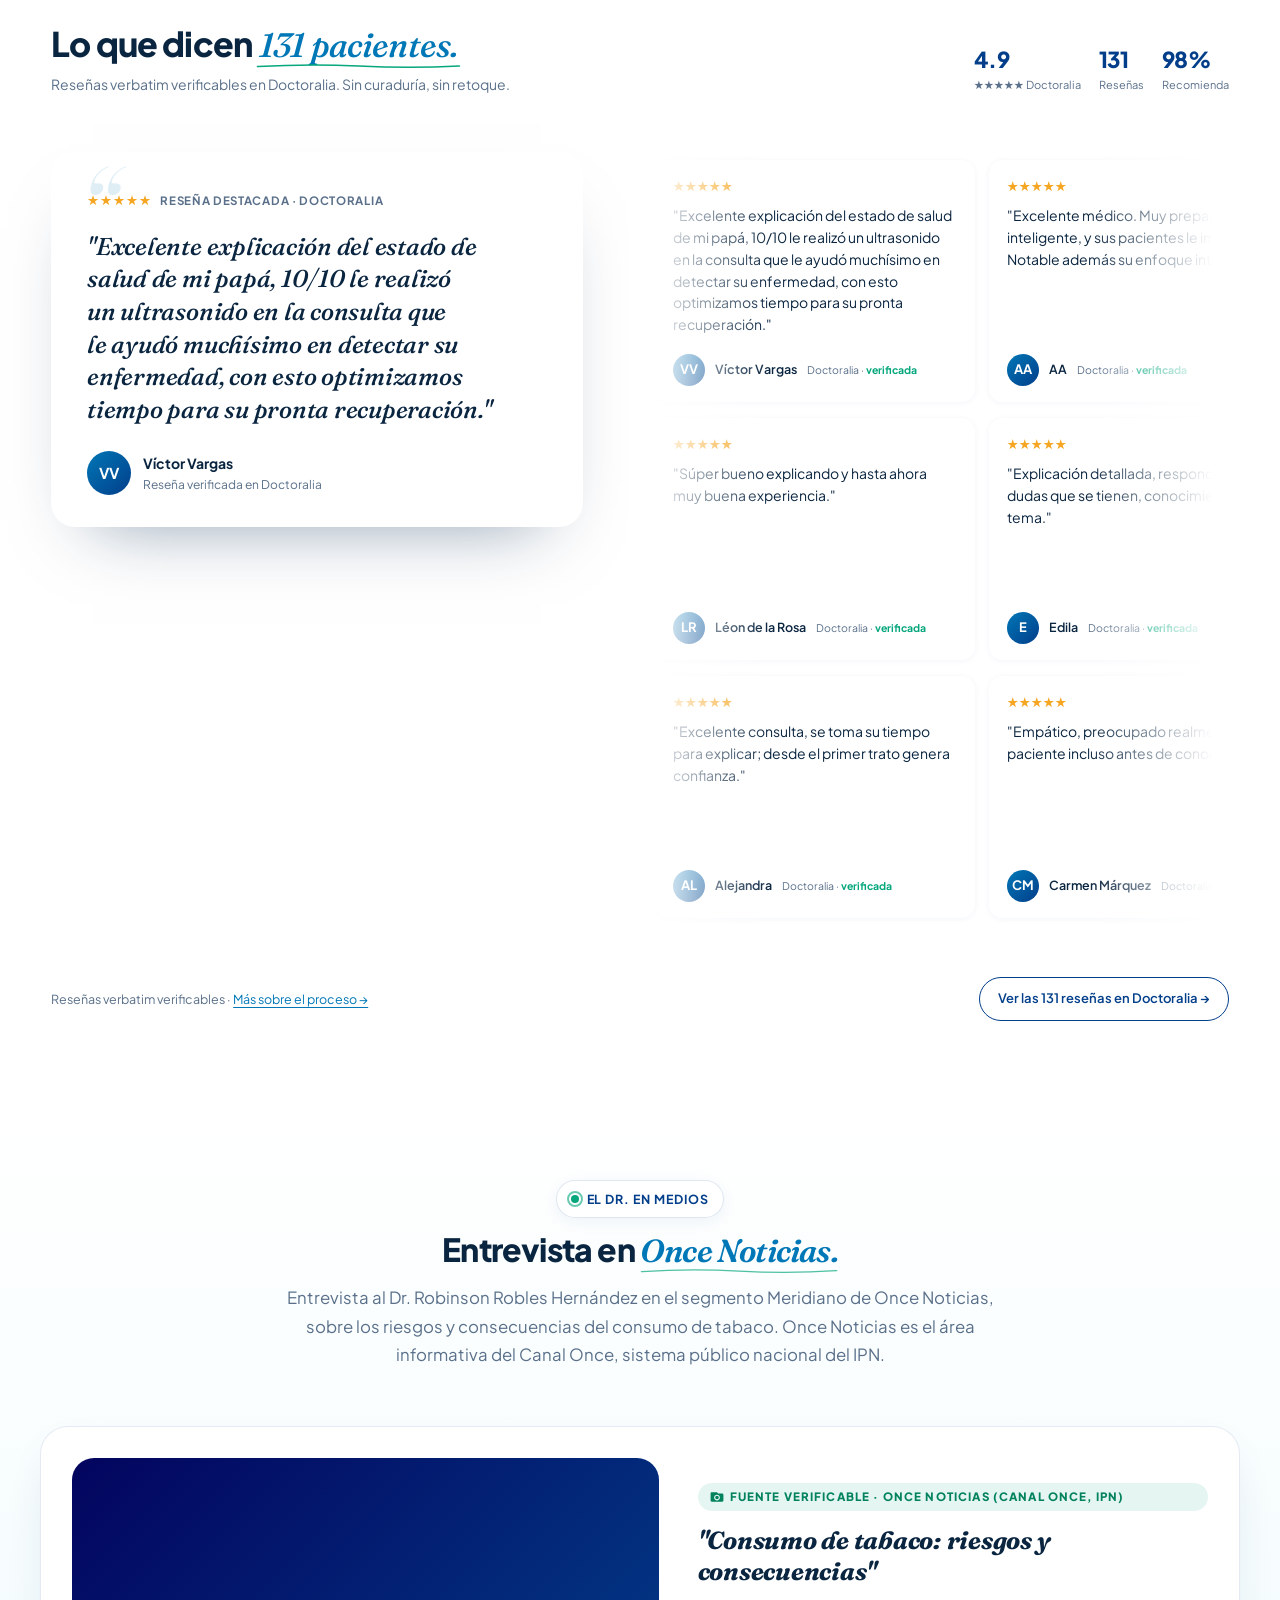
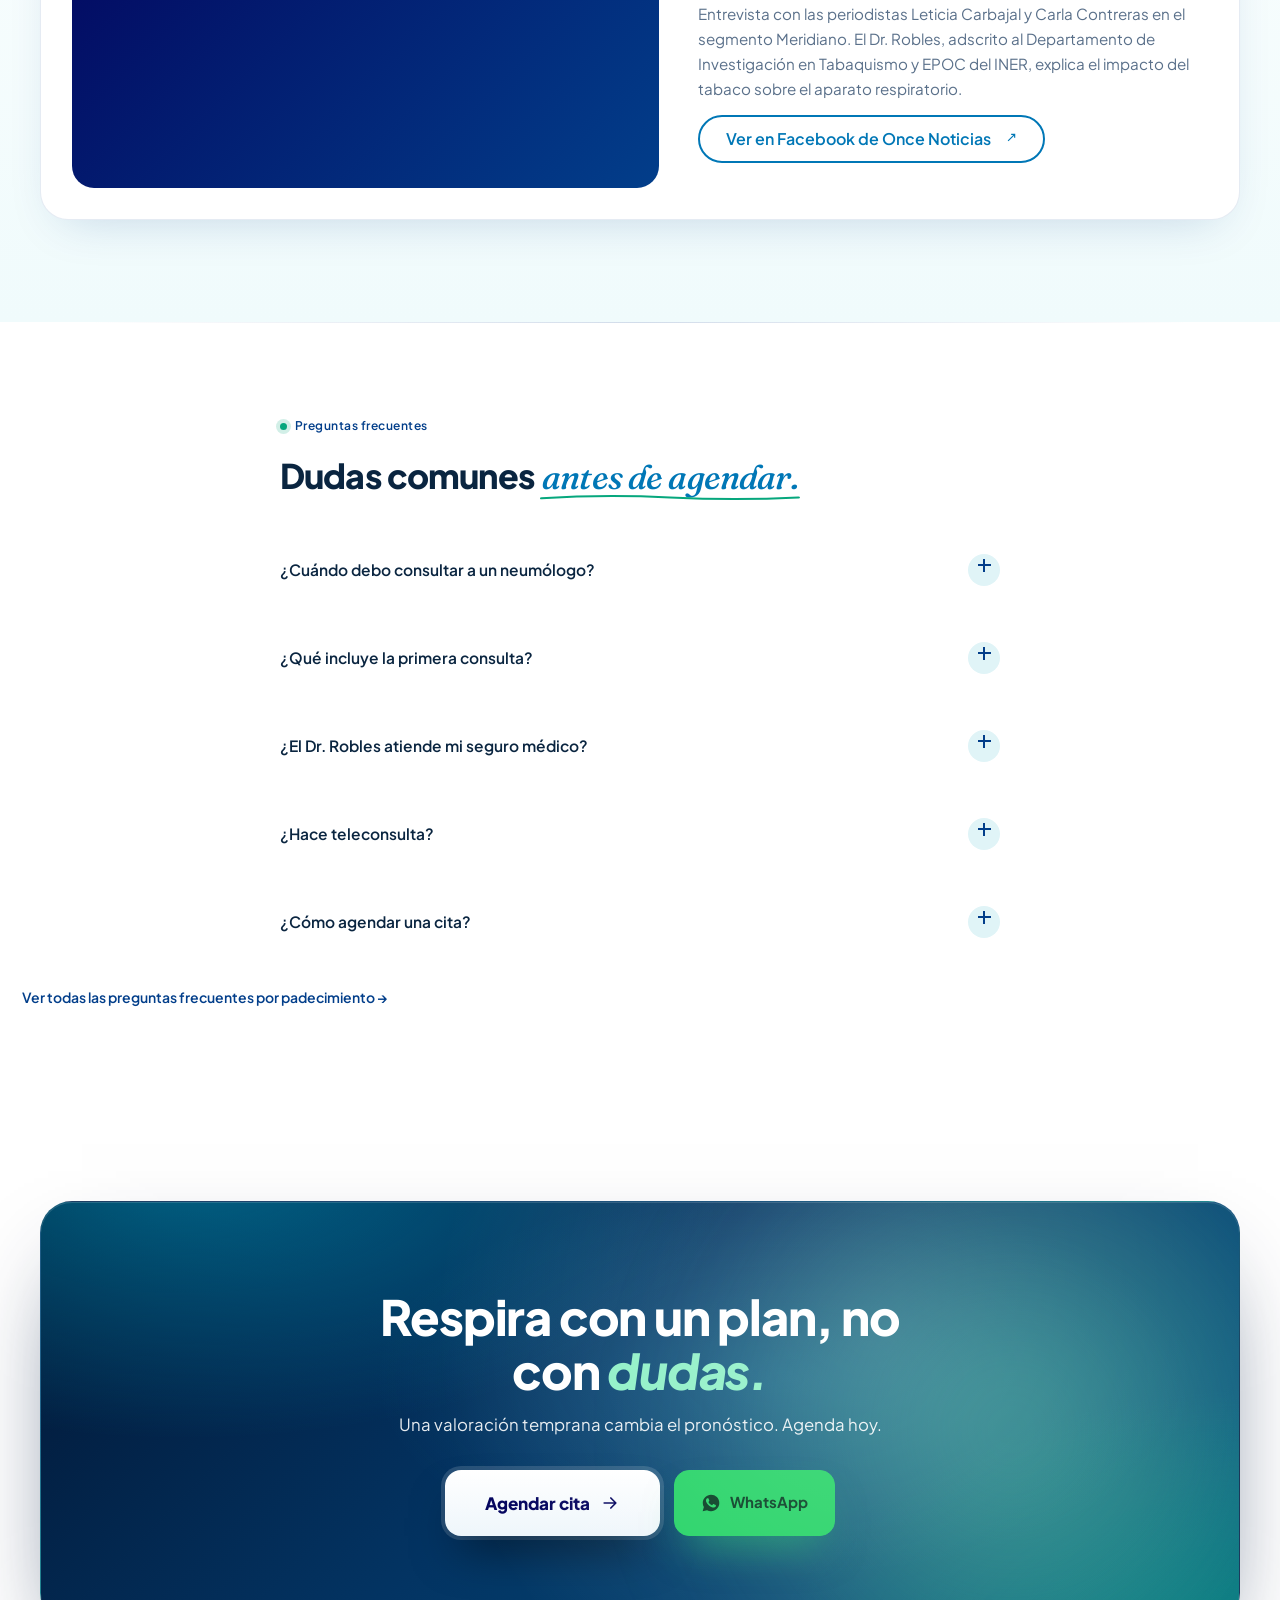
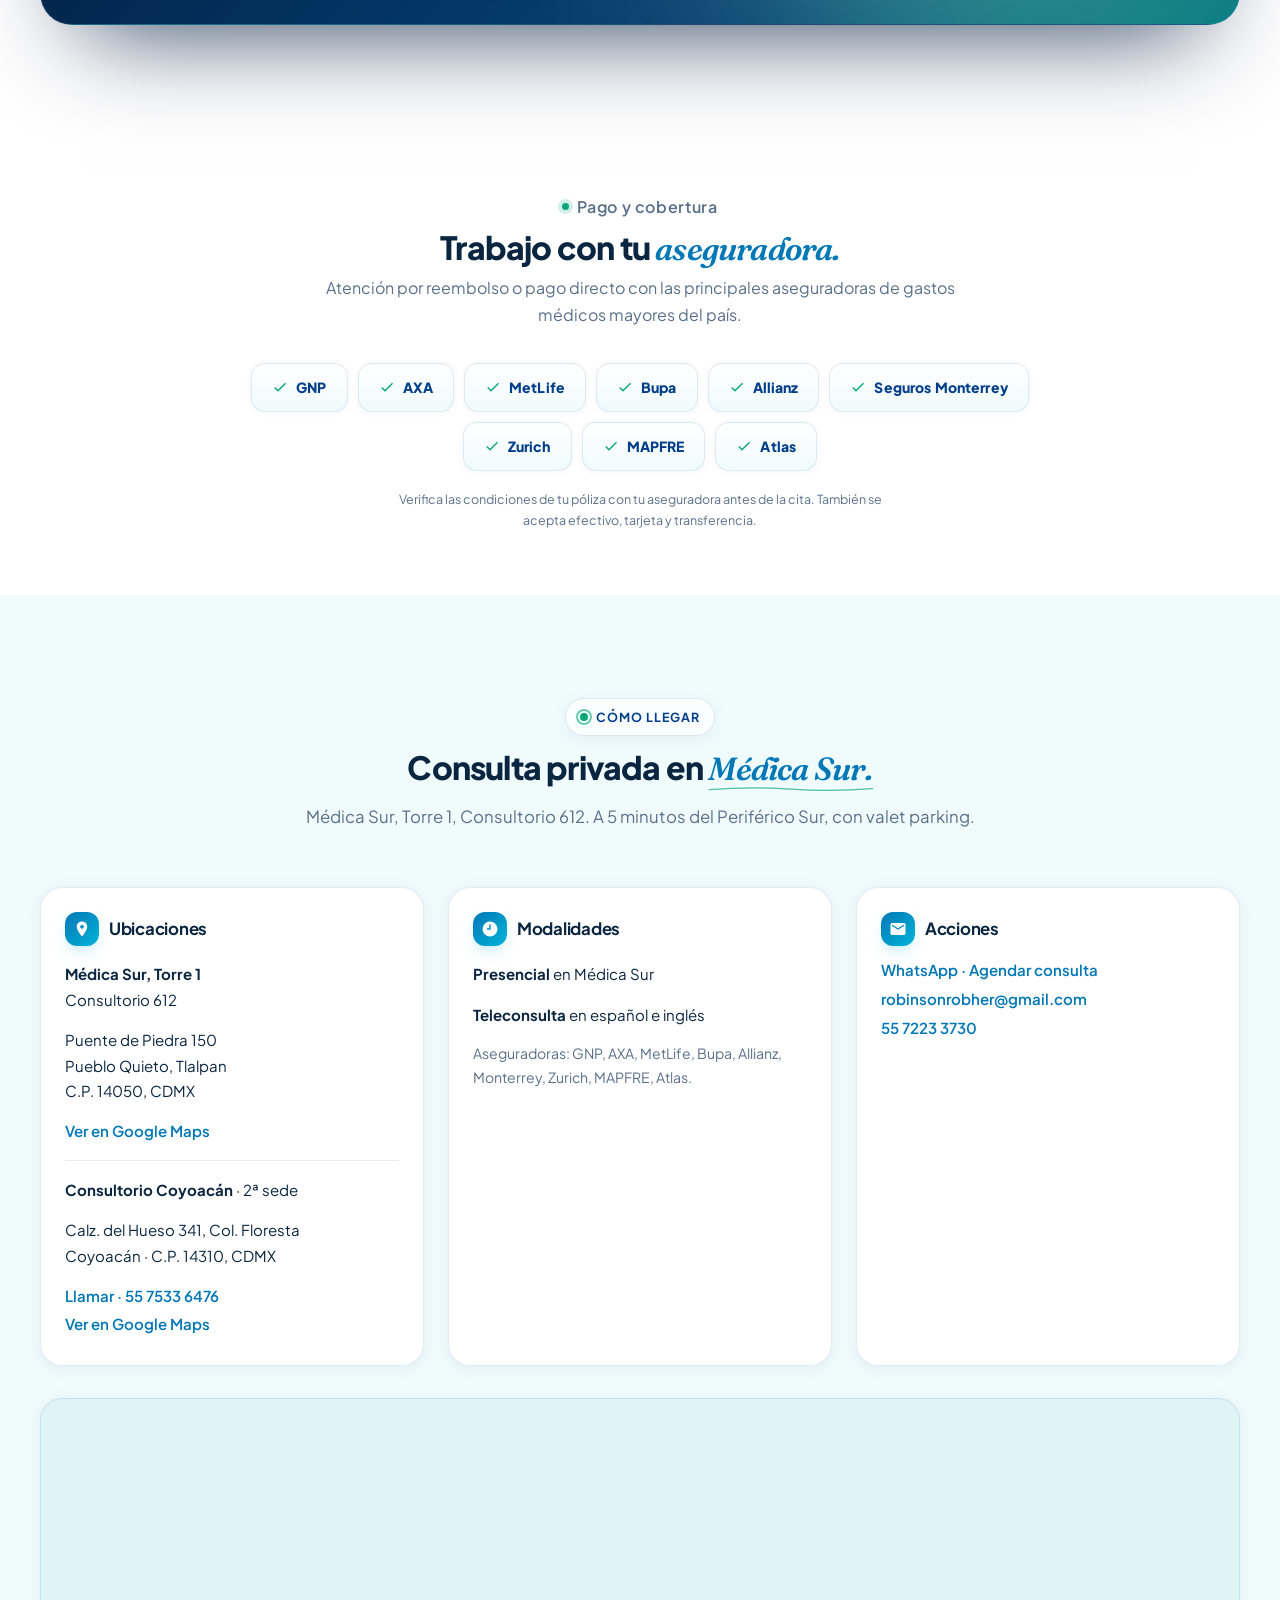
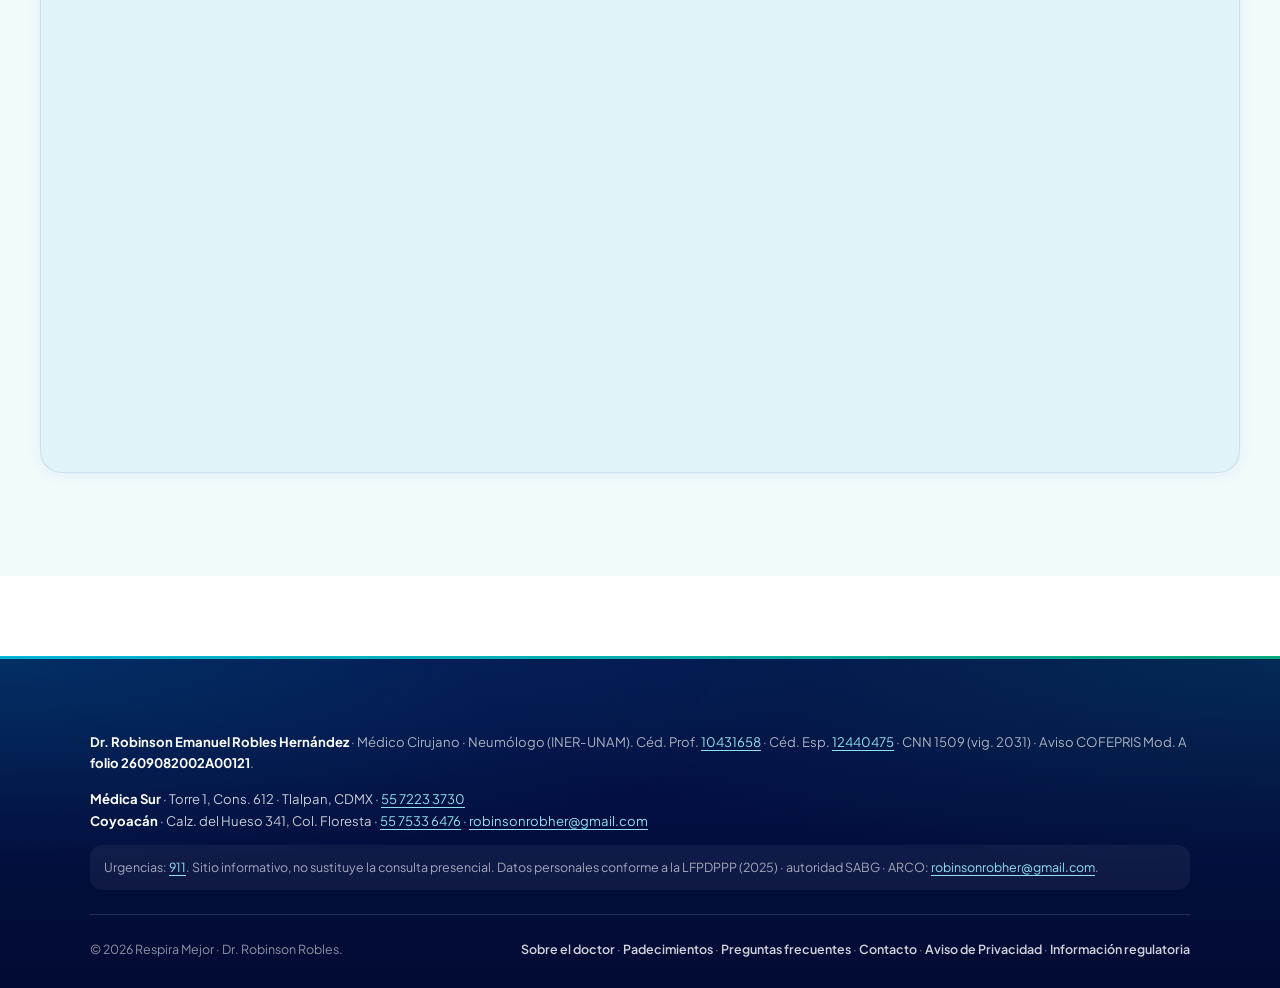
==== commit 0ab6e423: "feat(sedes): agrega 2a sede (Coyoacan) y unifica WhatsApp a 55 7223 3730 - WhatsApp: todos los enlac" ====
--- a/index.html
+++ b/index.html
@@ -123,7 +123,7 @@
           "Ultrasonido pulmonar"
         ],
         "worksFor": { "@id": "https://respiramejorcdmx.mx/#organization" },
-        "workLocation": { "@id": "https://respiramejorcdmx.mx/#organization" },
+        "workLocation": [ { "@id": "https://respiramejorcdmx.mx/#organization" }, { "@id": "https://respiramejorcdmx.mx/#organization-floresta" } ],
         "memberOf": [
           { "@type": "MedicalOrganization", "name": "Asociación Latinoamericana del Tórax (ALAT)", "url": "https://alatorax.org/" },
           { "@type": "MedicalOrganization", "name": "European Respiratory Society (ERS)", "url": "https://www.ersnet.org/" },
@@ -163,8 +163,23 @@
         "areaServed": { "@type": "GeoCircle", "geoMidpoint": { "@type": "GeoCoordinates", "latitude": 19.292000, "longitude": -99.173500 }, "geoRadius": "15000" },
         "containedInPlace": { "@type": "Hospital", "name": "Hospital Médica Sur", "url": "https://www.medicasur.com.mx/" },
         "employee": { "@id": "https://respiramejorcdmx.mx/#physician" },
+        "subOrganization": { "@id": "https://respiramejorcdmx.mx/#organization-floresta" },
         "sameAs": [ "https://www.doctoralia.com.mx/robinson-robles/neumologo/ciudad-de-mexico" ],
         "aggregateRating": { "@type": "AggregateRating", "bestRating": "5", "worstRating": "1", "ratingValue": "4.9", "ratingCount": 131, "reviewCount": 131 }
+      },
+      {
+        "@type": ["MedicalClinic", "MedicalOrganization"],
+        "@id": "https://respiramejorcdmx.mx/#organization-floresta",
+        "name": "Respira Mejor — Consultorio Coyoacán (Dr. Robinson Robles)",
+        "url": "https://respiramejorcdmx.mx/",
+        "image": "https://respiramejorcdmx.mx/images/og-home.svg",
+        "telephone": "+525575336476",
+        "email": "robinsonrobher@gmail.com",
+        "medicalSpecialty": "https://schema.org/Pulmonary",
+        "parentOrganization": { "@id": "https://respiramejorcdmx.mx/#organization" },
+        "address": { "@type": "PostalAddress", "streetAddress": "Calz. del Hueso 341, Col. Floresta", "addressLocality": "Coyoacán", "addressRegion": "CDMX", "postalCode": "14310", "addressCountry": "MX" },
+        "employee": { "@id": "https://respiramejorcdmx.mx/#physician" },
+        "sameAs": [ "https://www.doctoralia.com.mx/robinson-robles/neumologo/ciudad-de-mexico" ]
       },
       {
         "@type": "FAQPage",
@@ -229,7 +244,7 @@
         <li><a href="preguntas-frecuentes/index.html">Preguntas frecuentes</a></li>
         <li><a href="contacto/index.html">Contacto</a></li>
         <li>
-          <a class="btn btn--primary btn-pro navbar__cta" data-cta="nav-wa" href="https://wa.me/5215614838970?text=Hola%2C%20me%20gustar%C3%ADa%20agendar%20una%20consulta%20de%20neumolog%C3%ADa.">
+          <a class="btn btn--primary btn-pro navbar__cta" data-cta="nav-wa" href="https://wa.me/5215572233730?text=Hola%2C%20me%20gustar%C3%ADa%20agendar%20una%20consulta%20de%20neumolog%C3%ADa.">
             Agendar consulta
           </a>
         </li>
@@ -237,7 +252,7 @@
     </div>
   </nav>
 
-  <a class="whatsapp-float" data-cta="float-wa" href="https://wa.me/5215614838970?text=Hola%2C%20me%20gustar%C3%ADa%20agendar%20una%20consulta%20de%20neumolog%C3%ADa." aria-label="Agendar consulta por WhatsApp">
+  <a class="whatsapp-float" data-cta="float-wa" href="https://wa.me/5215572233730?text=Hola%2C%20me%20gustar%C3%ADa%20agendar%20una%20consulta%20de%20neumolog%C3%ADa." aria-label="Agendar consulta por WhatsApp">
     <span class="whatsapp-float__label">Agendar por WhatsApp</span>
     <svg viewBox="0 0 24 24" fill="currentColor" aria-hidden="true">
       <path d="M.057 24l1.687-6.163c-1.041-1.804-1.588-3.849-1.587-5.946.003-6.556 5.338-11.891 11.893-11.891 3.181.001 6.167 1.24 8.413 3.488 2.245 2.248 3.481 5.236 3.48 8.414-.003 6.557-5.338 11.892-11.893 11.892-1.99-.001-3.951-.5-5.688-1.448l-6.305 1.654zm6.597-3.807c1.676.995 3.276 1.591 5.392 1.592 5.448 0 9.886-4.434 9.889-9.885.002-5.462-4.415-9.89-9.881-9.892-5.452 0-9.887 4.434-9.889 9.884-.001 2.225.651 3.891 1.746 5.634l-.999 3.648 3.742-.981zm11.387-5.464c-.074-.124-.272-.198-.57-.347-.297-.149-1.758-.868-2.031-.967-.272-.099-.47-.149-.669.149-.198.297-.768.967-.941 1.165-.173.198-.347.223-.644.074-.297-.149-1.255-.462-2.39-1.475-.883-.788-1.48-1.761-1.653-2.059-.173-.297-.018-.458.13-.606.134-.133.297-.347.446-.521.151-.172.2-.296.3-.495.099-.198.05-.372-.025-.521-.075-.148-.669-1.611-.916-2.206-.242-.579-.487-.501-.669-.51l-.57-.01c-.198 0-.52.074-.792.372s-1.04 1.016-1.04 2.479 1.065 2.876 1.213 3.074c.149.198 2.095 3.2 5.076 4.487.709.306 1.263.489 1.694.626.712.226 1.36.194 1.872.118.571-.085 1.758-.719 2.006-1.413.247-.694.247-1.289.173-1.413z"/>
@@ -279,7 +294,7 @@
             <span>Agendar cita</span>
             <svg viewBox="0 0 24 24" fill="none" stroke="currentColor" stroke-width="2" stroke-linecap="round" stroke-linejoin="round" aria-hidden="true"><path d="M5 12h14M13 6l6 6-6 6"/></svg>
           </button>
-          <a class="hero-cta__wa" data-cta="hero-wa" href="https://wa.me/5215614838970?text=Hola%2C%20me%20gustar%C3%ADa%20agendar%20una%20consulta%20de%20neumolog%C3%ADa.">
+          <a class="hero-cta__wa" data-cta="hero-wa" href="https://wa.me/5215572233730?text=Hola%2C%20me%20gustar%C3%ADa%20agendar%20una%20consulta%20de%20neumolog%C3%ADa.">
             <svg viewBox="0 0 24 24" fill="currentColor" aria-hidden="true"><path d="M12.04 2C6.58 2 2.13 6.45 2.13 11.91c0 1.75.46 3.46 1.32 4.97L2 22l5.25-1.38a9.9 9.9 0 0 0 4.79 1.22h.01c5.46 0 9.9-4.45 9.9-9.91 0-2.65-1.03-5.14-2.9-7.01A9.82 9.82 0 0 0 12.04 2Zm5.8 14.04c-.25.7-1.44 1.33-1.99 1.41-.53.08-1.17.11-1.89-.12-.43-.14-.99-.32-1.7-.63-2.99-1.29-4.95-4.3-5.1-4.5-.15-.2-1.22-1.62-1.22-3.1 0-1.48.78-2.2 1.05-2.5.27-.3.59-.37.79-.37.2 0 .39 0 .56.01.18.01.42-.07.66.5.25.59.84 2.04.91 2.19.07.15.12.32.02.52-.1.2-.15.32-.3.5-.15.17-.31.39-.45.52-.15.15-.3.31-.13.6.17.3.76 1.25 1.63 2.02 1.12 1 2.07 1.31 2.36 1.46.3.15.47.12.64-.07.17-.2.74-.86.94-1.16.2-.3.39-.25.66-.15.27.1 1.72.81 2.01.96.3.15.5.22.57.35.07.12.07.72-.18 1.42Z"/></svg>
             WhatsApp
           </a>
@@ -356,7 +371,7 @@
             <p class="dx-card__q">¿Silbidos al respirar, tos nocturna o falta de aire con el ejercicio o los alérgenos?</p>
             <div class="dx-card__actions">
               <button type="button" class="dx-card__more" data-dx-open aria-haspopup="dialog">Saber más<svg viewBox="0 0 24 24" fill="none" stroke="currentColor" stroke-width="2" stroke-linecap="round" stroke-linejoin="round" aria-hidden="true"><path d="M5 12h14M13 6l6 6-6 6"/></svg></button>
-              <a class="dx-card__ask" href="https://wa.me/5215614838970?text=Hola%2C%20tengo%20una%20duda%20sobre%20asma" aria-label="Preguntar sobre asma por WhatsApp"><svg viewBox="0 0 24 24" fill="currentColor" aria-hidden="true"><path d="M12.04 2C6.58 2 2.13 6.45 2.13 11.91c0 1.75.46 3.46 1.32 4.97L2 22l5.25-1.38a9.9 9.9 0 0 0 4.79 1.22h.01c5.46 0 9.9-4.45 9.9-9.91 0-2.65-1.03-5.14-2.9-7.01A9.82 9.82 0 0 0 12.04 2Z"/></svg>Preguntar</a>
+              <a class="dx-card__ask" href="https://wa.me/5215572233730?text=Hola%2C%20tengo%20una%20duda%20sobre%20asma" aria-label="Preguntar sobre asma por WhatsApp"><svg viewBox="0 0 24 24" fill="currentColor" aria-hidden="true"><path d="M12.04 2C6.58 2 2.13 6.45 2.13 11.91c0 1.75.46 3.46 1.32 4.97L2 22l5.25-1.38a9.9 9.9 0 0 0 4.79 1.22h.01c5.46 0 9.9-4.45 9.9-9.91 0-2.65-1.03-5.14-2.9-7.01A9.82 9.82 0 0 0 12.04 2Z"/></svg>Preguntar</a>
             </div>
           </article>
           <article class="dx-card" data-dx="epoc" aria-label="EPOC">
@@ -366,7 +381,7 @@
             <p class="dx-card__q">¿Te cansas al caminar o subir escaleras y tienes tos con flema? La EPOC avanza en silencio.</p>
             <div class="dx-card__actions">
               <button type="button" class="dx-card__more" data-dx-open aria-haspopup="dialog">Saber más<svg viewBox="0 0 24 24" fill="none" stroke="currentColor" stroke-width="2" stroke-linecap="round" stroke-linejoin="round" aria-hidden="true"><path d="M5 12h14M13 6l6 6-6 6"/></svg></button>
-              <a class="dx-card__ask" href="https://wa.me/5215614838970?text=Hola%2C%20tengo%20una%20duda%20sobre%20EPOC" aria-label="Preguntar sobre EPOC por WhatsApp"><svg viewBox="0 0 24 24" fill="currentColor" aria-hidden="true"><path d="M12.04 2C6.58 2 2.13 6.45 2.13 11.91c0 1.75.46 3.46 1.32 4.97L2 22l5.25-1.38a9.9 9.9 0 0 0 4.79 1.22h.01c5.46 0 9.9-4.45 9.9-9.91 0-2.65-1.03-5.14-2.9-7.01A9.82 9.82 0 0 0 12.04 2Z"/></svg>Preguntar</a>
+              <a class="dx-card__ask" href="https://wa.me/5215572233730?text=Hola%2C%20tengo%20una%20duda%20sobre%20EPOC" aria-label="Preguntar sobre EPOC por WhatsApp"><svg viewBox="0 0 24 24" fill="currentColor" aria-hidden="true"><path d="M12.04 2C6.58 2 2.13 6.45 2.13 11.91c0 1.75.46 3.46 1.32 4.97L2 22l5.25-1.38a9.9 9.9 0 0 0 4.79 1.22h.01c5.46 0 9.9-4.45 9.9-9.91 0-2.65-1.03-5.14-2.9-7.01A9.82 9.82 0 0 0 12.04 2Z"/></svg>Preguntar</a>
             </div>
           </article>
           <article class="dx-card" data-dx="tos-cronica" aria-label="Tos crónica">
@@ -376,7 +391,7 @@
             <p class="dx-card__q">¿Una tos que no se quita después de 8 semanas, a veces de noche o al acostarte?</p>
             <div class="dx-card__actions">
               <button type="button" class="dx-card__more" data-dx-open aria-haspopup="dialog">Saber más<svg viewBox="0 0 24 24" fill="none" stroke="currentColor" stroke-width="2" stroke-linecap="round" stroke-linejoin="round" aria-hidden="true"><path d="M5 12h14M13 6l6 6-6 6"/></svg></button>
-              <a class="dx-card__ask" href="https://wa.me/5215614838970?text=Hola%2C%20tengo%20una%20duda%20sobre%20tos%20cr%C3%B3nica" aria-label="Preguntar sobre tos crónica por WhatsApp"><svg viewBox="0 0 24 24" fill="currentColor" aria-hidden="true"><path d="M12.04 2C6.58 2 2.13 6.45 2.13 11.91c0 1.75.46 3.46 1.32 4.97L2 22l5.25-1.38a9.9 9.9 0 0 0 4.79 1.22h.01c5.46 0 9.9-4.45 9.9-9.91 0-2.65-1.03-5.14-2.9-7.01A9.82 9.82 0 0 0 12.04 2Z"/></svg>Preguntar</a>
+              <a class="dx-card__ask" href="https://wa.me/5215572233730?text=Hola%2C%20tengo%20una%20duda%20sobre%20tos%20cr%C3%B3nica" aria-label="Preguntar sobre tos crónica por WhatsApp"><svg viewBox="0 0 24 24" fill="currentColor" aria-hidden="true"><path d="M12.04 2C6.58 2 2.13 6.45 2.13 11.91c0 1.75.46 3.46 1.32 4.97L2 22l5.25-1.38a9.9 9.9 0 0 0 4.79 1.22h.01c5.46 0 9.9-4.45 9.9-9.91 0-2.65-1.03-5.14-2.9-7.01A9.82 9.82 0 0 0 12.04 2Z"/></svg>Preguntar</a>
             </div>
           </article>
           <article class="dx-card" data-dx="disnea" aria-label="Disnea">
@@ -386,7 +401,7 @@
             <p class="dx-card__q">¿Sensación de ahogo o falta de aire al esfuerzo, o incluso estando en reposo?</p>
             <div class="dx-card__actions">
               <button type="button" class="dx-card__more" data-dx-open aria-haspopup="dialog">Saber más<svg viewBox="0 0 24 24" fill="none" stroke="currentColor" stroke-width="2" stroke-linecap="round" stroke-linejoin="round" aria-hidden="true"><path d="M5 12h14M13 6l6 6-6 6"/></svg></button>
-              <a class="dx-card__ask" href="https://wa.me/5215614838970?text=Hola%2C%20tengo%20una%20duda%20sobre%20disnea" aria-label="Preguntar sobre disnea por WhatsApp"><svg viewBox="0 0 24 24" fill="currentColor" aria-hidden="true"><path d="M12.04 2C6.58 2 2.13 6.45 2.13 11.91c0 1.75.46 3.46 1.32 4.97L2 22l5.25-1.38a9.9 9.9 0 0 0 4.79 1.22h.01c5.46 0 9.9-4.45 9.9-9.91 0-2.65-1.03-5.14-2.9-7.01A9.82 9.82 0 0 0 12.04 2Z"/></svg>Preguntar</a>
+              <a class="dx-card__ask" href="https://wa.me/5215572233730?text=Hola%2C%20tengo%20una%20duda%20sobre%20disnea" aria-label="Preguntar sobre disnea por WhatsApp"><svg viewBox="0 0 24 24" fill="currentColor" aria-hidden="true"><path d="M12.04 2C6.58 2 2.13 6.45 2.13 11.91c0 1.75.46 3.46 1.32 4.97L2 22l5.25-1.38a9.9 9.9 0 0 0 4.79 1.22h.01c5.46 0 9.9-4.45 9.9-9.91 0-2.65-1.03-5.14-2.9-7.01A9.82 9.82 0 0 0 12.04 2Z"/></svg>Preguntar</a>
             </div>
           </article>
           <article class="dx-card" data-dx="apnea-del-sueno" aria-label="Apnea del sueño">
@@ -396,7 +411,7 @@
             <p class="dx-card__q">¿Roncas fuerte, despiertas cansado o te han visto pausas al respirar mientras duermes?</p>
             <div class="dx-card__actions">
               <button type="button" class="dx-card__more" data-dx-open aria-haspopup="dialog">Saber más<svg viewBox="0 0 24 24" fill="none" stroke="currentColor" stroke-width="2" stroke-linecap="round" stroke-linejoin="round" aria-hidden="true"><path d="M5 12h14M13 6l6 6-6 6"/></svg></button>
-              <a class="dx-card__ask" href="https://wa.me/5215614838970?text=Hola%2C%20tengo%20una%20duda%20sobre%20apnea%20del%20sue%C3%B1o" aria-label="Preguntar sobre apnea del sueño por WhatsApp"><svg viewBox="0 0 24 24" fill="currentColor" aria-hidden="true"><path d="M12.04 2C6.58 2 2.13 6.45 2.13 11.91c0 1.75.46 3.46 1.32 4.97L2 22l5.25-1.38a9.9 9.9 0 0 0 4.79 1.22h.01c5.46 0 9.9-4.45 9.9-9.91 0-2.65-1.03-5.14-2.9-7.01A9.82 9.82 0 0 0 12.04 2Z"/></svg>Preguntar</a>
+              <a class="dx-card__ask" href="https://wa.me/5215572233730?text=Hola%2C%20tengo%20una%20duda%20sobre%20apnea%20del%20sue%C3%B1o" aria-label="Preguntar sobre apnea del sueño por WhatsApp"><svg viewBox="0 0 24 24" fill="currentColor" aria-hidden="true"><path d="M12.04 2C6.58 2 2.13 6.45 2.13 11.91c0 1.75.46 3.46 1.32 4.97L2 22l5.25-1.38a9.9 9.9 0 0 0 4.79 1.22h.01c5.46 0 9.9-4.45 9.9-9.91 0-2.65-1.03-5.14-2.9-7.01A9.82 9.82 0 0 0 12.04 2Z"/></svg>Preguntar</a>
             </div>
           </article>
           <article class="dx-card" data-dx="tabaquismo" aria-label="Tabaquismo">
@@ -406,7 +421,7 @@
             <p class="dx-card__q">¿Quieres dejar de fumar y los intentos previos no han funcionado?</p>
             <div class="dx-card__actions">
               <button type="button" class="dx-card__more" data-dx-open aria-haspopup="dialog">Saber más<svg viewBox="0 0 24 24" fill="none" stroke="currentColor" stroke-width="2" stroke-linecap="round" stroke-linejoin="round" aria-hidden="true"><path d="M5 12h14M13 6l6 6-6 6"/></svg></button>
-              <a class="dx-card__ask" href="https://wa.me/5215614838970?text=Hola%2C%20quiero%20dejar%20de%20fumar" aria-label="Preguntar sobre dejar de fumar por WhatsApp"><svg viewBox="0 0 24 24" fill="currentColor" aria-hidden="true"><path d="M12.04 2C6.58 2 2.13 6.45 2.13 11.91c0 1.75.46 3.46 1.32 4.97L2 22l5.25-1.38a9.9 9.9 0 0 0 4.79 1.22h.01c5.46 0 9.9-4.45 9.9-9.91 0-2.65-1.03-5.14-2.9-7.01A9.82 9.82 0 0 0 12.04 2Z"/></svg>Preguntar</a>
+              <a class="dx-card__ask" href="https://wa.me/5215572233730?text=Hola%2C%20quiero%20dejar%20de%20fumar" aria-label="Preguntar sobre dejar de fumar por WhatsApp"><svg viewBox="0 0 24 24" fill="currentColor" aria-hidden="true"><path d="M12.04 2C6.58 2 2.13 6.45 2.13 11.91c0 1.75.46 3.46 1.32 4.97L2 22l5.25-1.38a9.9 9.9 0 0 0 4.79 1.22h.01c5.46 0 9.9-4.45 9.9-9.91 0-2.65-1.03-5.14-2.9-7.01A9.82 9.82 0 0 0 12.04 2Z"/></svg>Preguntar</a>
             </div>
           </article>
           <article class="dx-card" data-dx="cancer-pulmon" aria-label="Cáncer de pulmón">
@@ -416,7 +431,7 @@
             <p class="dx-card__q">¿Tos persistente, sangre al toser o un nódulo encontrado en tus estudios?</p>
             <div class="dx-card__actions">
               <button type="button" class="dx-card__more" data-dx-open aria-haspopup="dialog">Saber más<svg viewBox="0 0 24 24" fill="none" stroke="currentColor" stroke-width="2" stroke-linecap="round" stroke-linejoin="round" aria-hidden="true"><path d="M5 12h14M13 6l6 6-6 6"/></svg></button>
-              <a class="dx-card__ask" href="https://wa.me/5215614838970?text=Hola%2C%20tengo%20una%20duda%20sobre%20c%C3%A1ncer%20de%20pulm%C3%B3n" aria-label="Preguntar sobre cáncer de pulmón por WhatsApp"><svg viewBox="0 0 24 24" fill="currentColor" aria-hidden="true"><path d="M12.04 2C6.58 2 2.13 6.45 2.13 11.91c0 1.75.46 3.46 1.32 4.97L2 22l5.25-1.38a9.9 9.9 0 0 0 4.79 1.22h.01c5.46 0 9.9-4.45 9.9-9.91 0-2.65-1.03-5.14-2.9-7.01A9.82 9.82 0 0 0 12.04 2Z"/></svg>Preguntar</a>
+              <a class="dx-card__ask" href="https://wa.me/5215572233730?text=Hola%2C%20tengo%20una%20duda%20sobre%20c%C3%A1ncer%20de%20pulm%C3%B3n" aria-label="Preguntar sobre cáncer de pulmón por WhatsApp"><svg viewBox="0 0 24 24" fill="currentColor" aria-hidden="true"><path d="M12.04 2C6.58 2 2.13 6.45 2.13 11.91c0 1.75.46 3.46 1.32 4.97L2 22l5.25-1.38a9.9 9.9 0 0 0 4.79 1.22h.01c5.46 0 9.9-4.45 9.9-9.91 0-2.65-1.03-5.14-2.9-7.01A9.82 9.82 0 0 0 12.04 2Z"/></svg>Preguntar</a>
             </div>
           </article>
           <article class="dx-card" data-dx="derrame-pleural" aria-label="Derrame pleural">
@@ -426,7 +441,7 @@
             <p class="dx-card__q">¿Falta de aire en aumento y dolor en el costado al respirar?</p>
             <div class="dx-card__actions">
               <button type="button" class="dx-card__more" data-dx-open aria-haspopup="dialog">Saber más<svg viewBox="0 0 24 24" fill="none" stroke="currentColor" stroke-width="2" stroke-linecap="round" stroke-linejoin="round" aria-hidden="true"><path d="M5 12h14M13 6l6 6-6 6"/></svg></button>
-              <a class="dx-card__ask" href="https://wa.me/5215614838970?text=Hola%2C%20tengo%20una%20duda%20sobre%20derrame%20pleural" aria-label="Preguntar sobre derrame pleural por WhatsApp"><svg viewBox="0 0 24 24" fill="currentColor" aria-hidden="true"><path d="M12.04 2C6.58 2 2.13 6.45 2.13 11.91c0 1.75.46 3.46 1.32 4.97L2 22l5.25-1.38a9.9 9.9 0 0 0 4.79 1.22h.01c5.46 0 9.9-4.45 9.9-9.91 0-2.65-1.03-5.14-2.9-7.01A9.82 9.82 0 0 0 12.04 2Z"/></svg>Preguntar</a>
+              <a class="dx-card__ask" href="https://wa.me/5215572233730?text=Hola%2C%20tengo%20una%20duda%20sobre%20derrame%20pleural" aria-label="Preguntar sobre derrame pleural por WhatsApp"><svg viewBox="0 0 24 24" fill="currentColor" aria-hidden="true"><path d="M12.04 2C6.58 2 2.13 6.45 2.13 11.91c0 1.75.46 3.46 1.32 4.97L2 22l5.25-1.38a9.9 9.9 0 0 0 4.79 1.22h.01c5.46 0 9.9-4.45 9.9-9.91 0-2.65-1.03-5.14-2.9-7.01A9.82 9.82 0 0 0 12.04 2Z"/></svg>Preguntar</a>
             </div>
           </article>
           <article class="dx-card" data-dx="broncoscopia" aria-label="Broncoscopia">
@@ -436,7 +451,7 @@
             <p class="dx-card__q">¿Necesitas explorar por dentro la vía aérea o tomar una muestra (biopsia)?</p>
             <div class="dx-card__actions">
               <button type="button" class="dx-card__more" data-dx-open aria-haspopup="dialog">Saber más<svg viewBox="0 0 24 24" fill="none" stroke="currentColor" stroke-width="2" stroke-linecap="round" stroke-linejoin="round" aria-hidden="true"><path d="M5 12h14M13 6l6 6-6 6"/></svg></button>
-              <a class="dx-card__ask" href="https://wa.me/5215614838970?text=Hola%2C%20tengo%20una%20duda%20sobre%20broncoscopia" aria-label="Preguntar sobre broncoscopia por WhatsApp"><svg viewBox="0 0 24 24" fill="currentColor" aria-hidden="true"><path d="M12.04 2C6.58 2 2.13 6.45 2.13 11.91c0 1.75.46 3.46 1.32 4.97L2 22l5.25-1.38a9.9 9.9 0 0 0 4.79 1.22h.01c5.46 0 9.9-4.45 9.9-9.91 0-2.65-1.03-5.14-2.9-7.01A9.82 9.82 0 0 0 12.04 2Z"/></svg>Preguntar</a>
+              <a class="dx-card__ask" href="https://wa.me/5215572233730?text=Hola%2C%20tengo%20una%20duda%20sobre%20broncoscopia" aria-label="Preguntar sobre broncoscopia por WhatsApp"><svg viewBox="0 0 24 24" fill="currentColor" aria-hidden="true"><path d="M12.04 2C6.58 2 2.13 6.45 2.13 11.91c0 1.75.46 3.46 1.32 4.97L2 22l5.25-1.38a9.9 9.9 0 0 0 4.79 1.22h.01c5.46 0 9.9-4.45 9.9-9.91 0-2.65-1.03-5.14-2.9-7.01A9.82 9.82 0 0 0 12.04 2Z"/></svg>Preguntar</a>
             </div>
           </article>
         </div>
@@ -1212,7 +1227,7 @@
         <details class="faq-item">
           <summary><span class="faq-q">¿Cómo agendar una cita?</span><span class="faq-chev" aria-hidden="true">+</span></summary>
           <div class="faq-a">
-            <p>Puede escribir por <a href="https://wa.me/5215614838970">WhatsApp</a> al teléfono del consultorio, enviar correo a <a href="mailto:robinsonrobher@gmail.com">robinsonrobher@gmail.com</a> o llamar al <a href="tel:+525572233730">55 7223 3730</a>.</p>
+            <p>Puede escribir por <a href="https://wa.me/5215572233730">WhatsApp</a> al teléfono del consultorio, enviar correo a <a href="mailto:robinsonrobher@gmail.com">robinsonrobher@gmail.com</a> o llamar al <a href="tel:+525572233730">55 7223 3730</a>.</p>
             <p>Confirmamos disponibilidad en Médica Sur, Torre 1, Consultorio 612, modalidad presencial o teleconsulta.</p>
           </div>
         </details>
@@ -1231,7 +1246,7 @@
               Agendar cita
               <svg viewBox="0 0 24 24" fill="none" stroke="currentColor" stroke-width="2" stroke-linecap="round" stroke-linejoin="round" aria-hidden="true"><path d="M5 12h14M13 6l6 6-6 6"/></svg>
             </button>
-            <a class="cta-aurora__wa" href="https://wa.me/5215614838970?text=Hola%2C%20me%20gustar%C3%ADa%20agendar%20una%20consulta%20de%20neumolog%C3%ADa.">
+            <a class="cta-aurora__wa" href="https://wa.me/5215572233730?text=Hola%2C%20me%20gustar%C3%ADa%20agendar%20una%20consulta%20de%20neumolog%C3%ADa.">
               <svg viewBox="0 0 24 24" fill="currentColor" aria-hidden="true"><path d="M12.04 2C6.58 2 2.13 6.45 2.13 11.91c0 1.75.46 3.46 1.32 4.97L2 22l5.25-1.38a9.9 9.9 0 0 0 4.79 1.22h.01c5.46 0 9.9-4.45 9.9-9.91 0-2.65-1.03-5.14-2.9-7.01A9.82 9.82 0 0 0 12.04 2Zm5.8 14.04c-.25.7-1.44 1.33-1.99 1.41-.53.08-1.17.11-1.89-.12-.43-.14-.99-.32-1.7-.63-2.99-1.29-4.95-4.3-5.1-4.5-.15-.2-1.22-1.62-1.22-3.1 0-1.48.78-2.2 1.05-2.5.27-.3.59-.37.79-.37.2 0 .39 0 .56.01.18.01.42-.07.66.5.25.59.84 2.04.91 2.19.07.15.12.32.02.52-.1.2-.15.32-.3.5-.15.17-.31.39-.45.52-.15.15-.3.31-.13.6.17.3.76 1.25 1.63 2.02 1.12 1 2.07 1.31 2.36 1.46.3.15.47.12.64-.07.17-.2.74-.86.94-1.16.2-.3.39-.25.66-.15.27.1 1.72.81 2.01.96.3.15.5.22.57.35.07.12.07.72-.18 1.42Z"/></svg>
               WhatsApp
             </a>
@@ -1272,10 +1287,15 @@
 
         <div class="contact-grid">
           <div class="contact-card reveal-up">
-            <h3><span class="icon" aria-hidden="true"><svg viewBox="0 0 24 24" width="18" height="18" fill="currentColor"><path d="M12 2C8 2 5 5 5 9c0 5 7 13 7 13s7-8 7-13c0-4-3-7-7-7zm0 9.5c-1.4 0-2.5-1.1-2.5-2.5S10.6 6.5 12 6.5s2.5 1.1 2.5 2.5S13.4 11.5 12 11.5z"/></svg></span> Ubicación</h3>
+            <h3><span class="icon" aria-hidden="true"><svg viewBox="0 0 24 24" width="18" height="18" fill="currentColor"><path d="M12 2C8 2 5 5 5 9c0 5 7 13 7 13s7-8 7-13c0-4-3-7-7-7zm0 9.5c-1.4 0-2.5-1.1-2.5-2.5S10.6 6.5 12 6.5s2.5 1.1 2.5 2.5S13.4 11.5 12 11.5z"/></svg></span> Ubicaciones</h3>
             <p><strong>Médica Sur, Torre 1</strong><br>Consultorio 612</p>
             <p>Puente de Piedra 150<br>Pueblo Quieto, Tlalpan<br>C.P. 14050, CDMX</p>
             <a href="https://www.google.com/maps/search/?api=1&query=Hospital+M%C3%A9dica+Sur+Puente+de+Piedra+150+Tlalpan" rel="external noopener">Ver en Google Maps</a>
+            <hr style="border:0;border-top:1px solid var(--border);margin:16px 0;">
+            <p><strong>Consultorio Coyoacán</strong> · 2ª sede</p>
+            <p>Calz. del Hueso 341, Col. Floresta<br>Coyoacán · C.P. 14310, CDMX</p>
+            <a href="tel:+525575336476">Llamar · 55 7533 6476</a>
+            <a href="https://www.google.com/maps/search/?api=1&query=Calz.+del+Hueso+341+Col.+Floresta+Coyoac%C3%A1n+CDMX" rel="external noopener">Ver en Google Maps</a>
           </div>
           <div class="contact-card reveal-up">
             <h3><span class="icon" aria-hidden="true"><svg viewBox="0 0 24 24" width="18" height="18" fill="currentColor"><path d="M12 2a10 10 0 100 20 10 10 0 000-20zm1 11h-5v-2h3V6h2z"/></svg></span> Modalidades</h3>
@@ -1285,7 +1305,7 @@
           </div>
           <div class="contact-card reveal-up">
             <h3><span class="icon" aria-hidden="true"><svg viewBox="0 0 24 24" width="18" height="18" fill="currentColor"><path d="M20 4H4c-1 0-2 .9-2 2v12c0 1.1.9 2 2 2h16c1.1 0 2-.9 2-2V6c0-1.1-.9-2-2-2zm0 4l-8 5-8-5V6l8 5 8-5z"/></svg></span> Acciones</h3>
-            <a href="https://wa.me/5215614838970?text=Hola%2C%20me%20gustar%C3%ADa%20agendar%20una%20consulta%20de%20neumolog%C3%ADa.">WhatsApp · Agendar consulta</a>
+            <a href="https://wa.me/5215572233730?text=Hola%2C%20me%20gustar%C3%ADa%20agendar%20una%20consulta%20de%20neumolog%C3%ADa.">WhatsApp · Agendar consulta</a>
             <a href="mailto:robinsonrobher@gmail.com">robinsonrobher@gmail.com</a>
             <a href="tel:+525572233730">55 7223 3730</a>
           </div>
@@ -1308,8 +1328,8 @@
         CNN 1509 (vig. 2031) · Aviso COFEPRIS Mod. A <strong>folio 2609082002A00121</strong>.
       </p>
       <p class="address">
-        Médica Sur, Torre 1, Cons. 612 · Tlalpan, CDMX ·
-        <a href="tel:+525572233730">55 7223 3730</a> · <a href="mailto:robinsonrobher@gmail.com">robinsonrobher@gmail.com</a>
+        <strong>Médica Sur</strong> · Torre 1, Cons. 612 · Tlalpan, CDMX · <a href="tel:+525572233730">55 7223 3730</a><br>
+        <strong>Coyoacán</strong> · Calz. del Hueso 341, Col. Floresta · <a href="tel:+525575336476">55 7533 6476</a> · <a href="mailto:robinsonrobher@gmail.com">robinsonrobher@gmail.com</a>
       </p>
       <p class="disclaimer-emergency">
         Urgencias: <a href="tel:911">911</a>. Sitio informativo, no sustituye la consulta presencial. Datos personales conforme a la LFPDPPP (2025) · autoridad SABG · ARCO: <a href="mailto:robinsonrobher@gmail.com">robinsonrobher@gmail.com</a>.
@@ -1340,7 +1360,7 @@
         <p class="ag-modal__sub">Respondo personalmente y te confirmo fecha, costo y preparación según tu caso.</p>
       </div>
       <div class="ag-modal__grid">
-        <a class="ag-opt ag-opt--wa" data-cta="modal-wa" href="https://wa.me/5215614838970?text=Hola%2C%20me%20gustar%C3%ADa%20agendar%20una%20consulta%20de%20neumolog%C3%ADa.">
+        <a class="ag-opt ag-opt--wa" data-cta="modal-wa" href="https://wa.me/5215572233730?text=Hola%2C%20me%20gustar%C3%ADa%20agendar%20una%20consulta%20de%20neumolog%C3%ADa.">
           <span class="ag-opt__ic" aria-hidden="true"><svg viewBox="0 0 24 24" fill="currentColor"><path d="M12.04 2C6.58 2 2.13 6.45 2.13 11.91c0 1.75.46 3.46 1.32 4.97L2 22l5.25-1.38a9.9 9.9 0 0 0 4.79 1.22h.01c5.46 0 9.9-4.45 9.9-9.91 0-2.65-1.03-5.14-2.9-7.01A9.82 9.82 0 0 0 12.04 2Zm5.8 14.04c-.25.7-1.44 1.33-1.99 1.41-.53.08-1.17.11-1.89-.12-.43-.14-.99-.32-1.7-.63-2.99-1.29-4.95-4.3-5.1-4.5-.15-.2-1.22-1.62-1.22-3.1 0-1.48.78-2.2 1.05-2.5.27-.3.59-.37.79-.37.2 0 .39 0 .56.01.18.01.42-.07.66.5.25.59.84 2.04.91 2.19.07.15.12.32.02.52-.1.2-.15.32-.3.5-.15.17-.31.39-.45.52-.15.15-.3.31-.13.6.17.3.76 1.25 1.63 2.02 1.12 1 2.07 1.31 2.36 1.46.3.15.47.12.64-.07.17-.2.74-.86.94-1.16.2-.3.39-.25.66-.15.27.1 1.72.81 2.01.96.3.15.5.22.57.35.07.12.07.72-.18 1.42Z"/></svg></span>
           <span class="ag-opt__txt"><b>WhatsApp</b><span>Respuesta en minutos · horario hábil</span></span>
           <span class="ag-opt__arr" aria-hidden="true"><svg viewBox="0 0 24 24" fill="none" stroke="currentColor" stroke-width="2" stroke-linecap="round" stroke-linejoin="round"><path d="M5 12h14M13 6l6 6-6 6"/></svg></span>
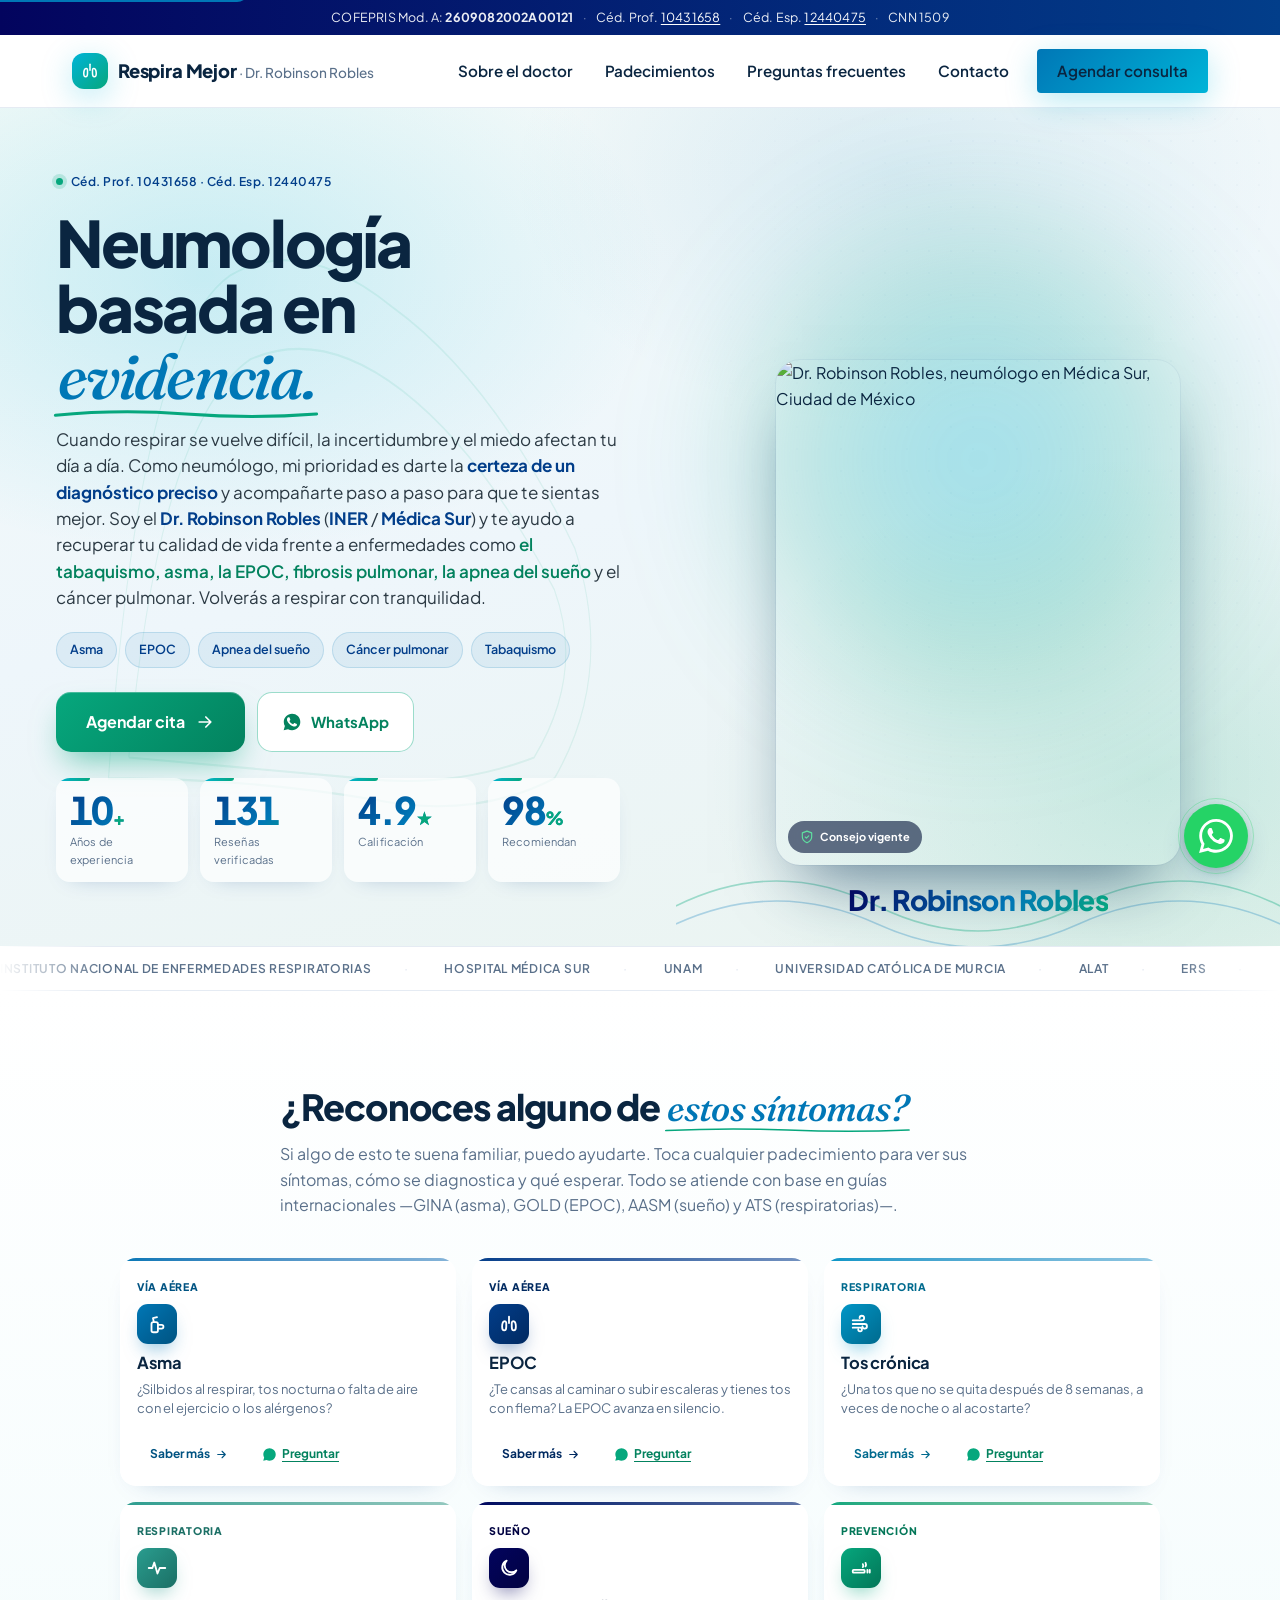
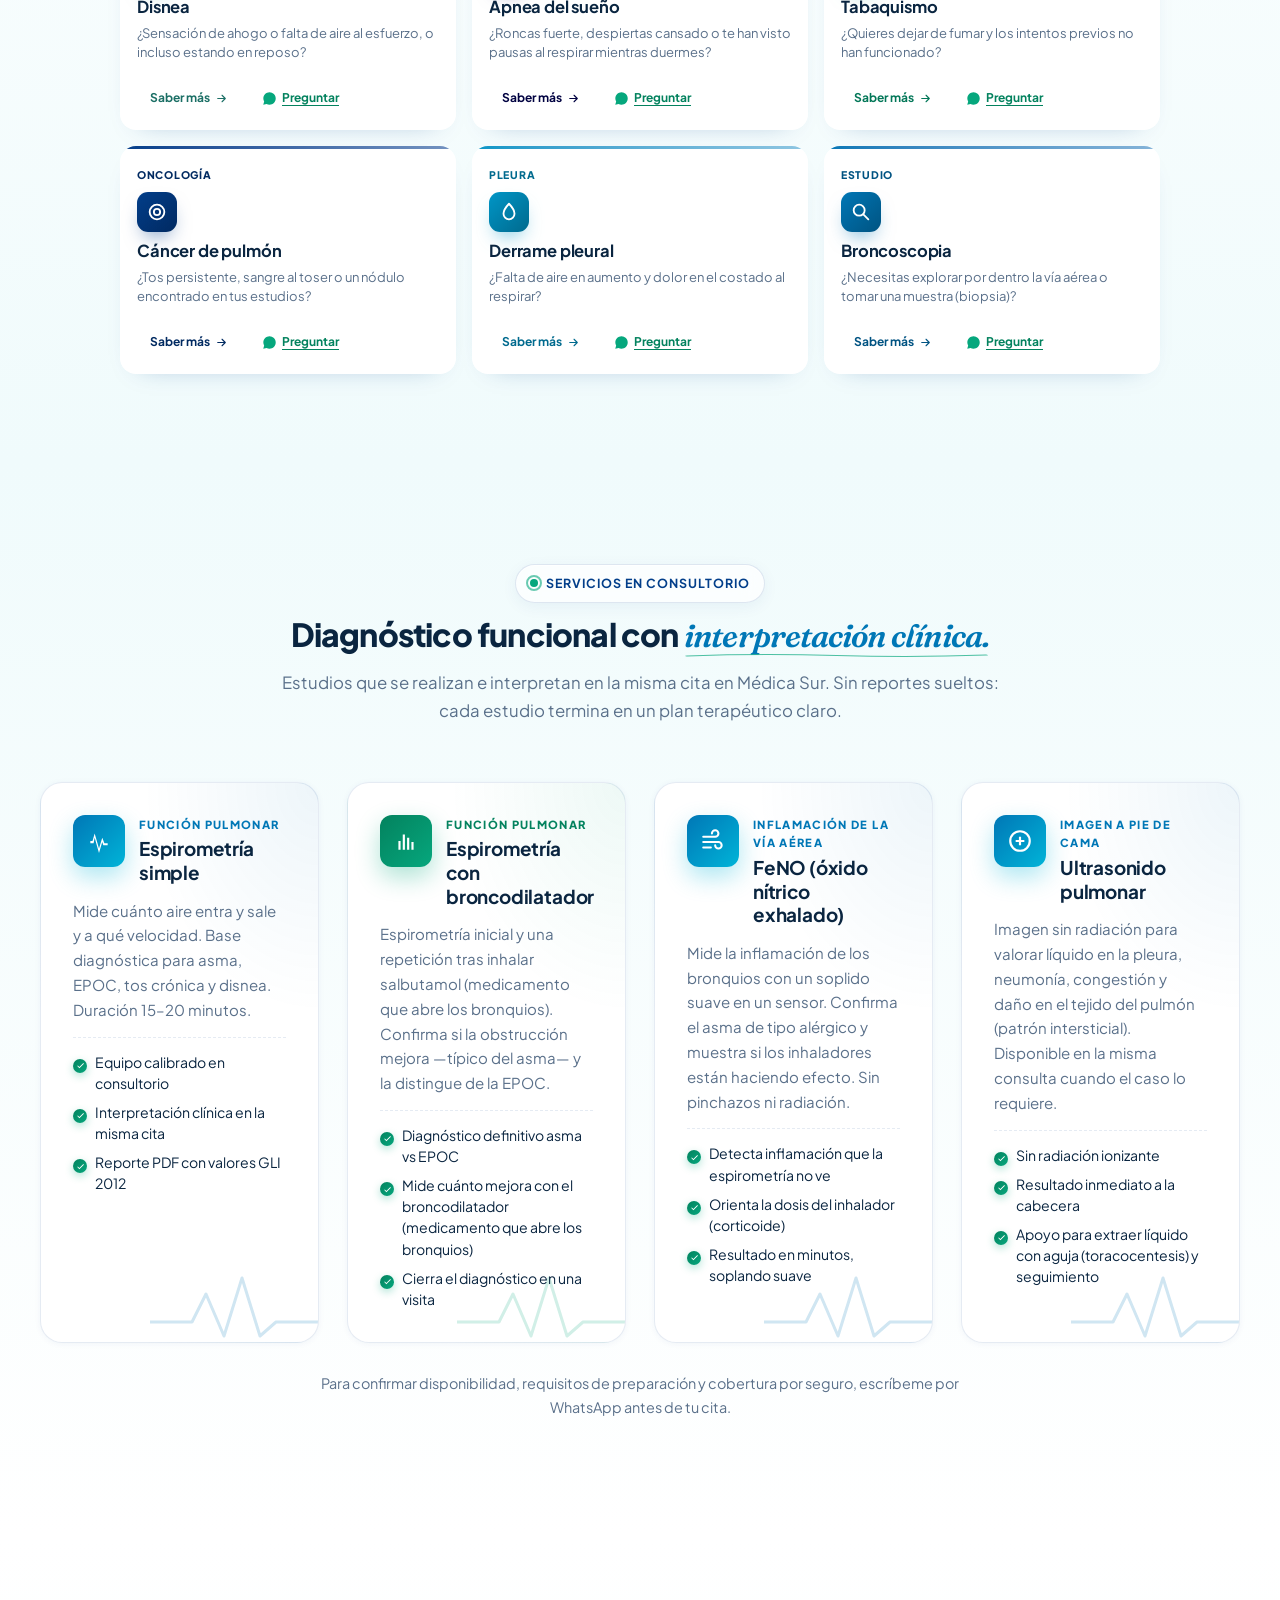
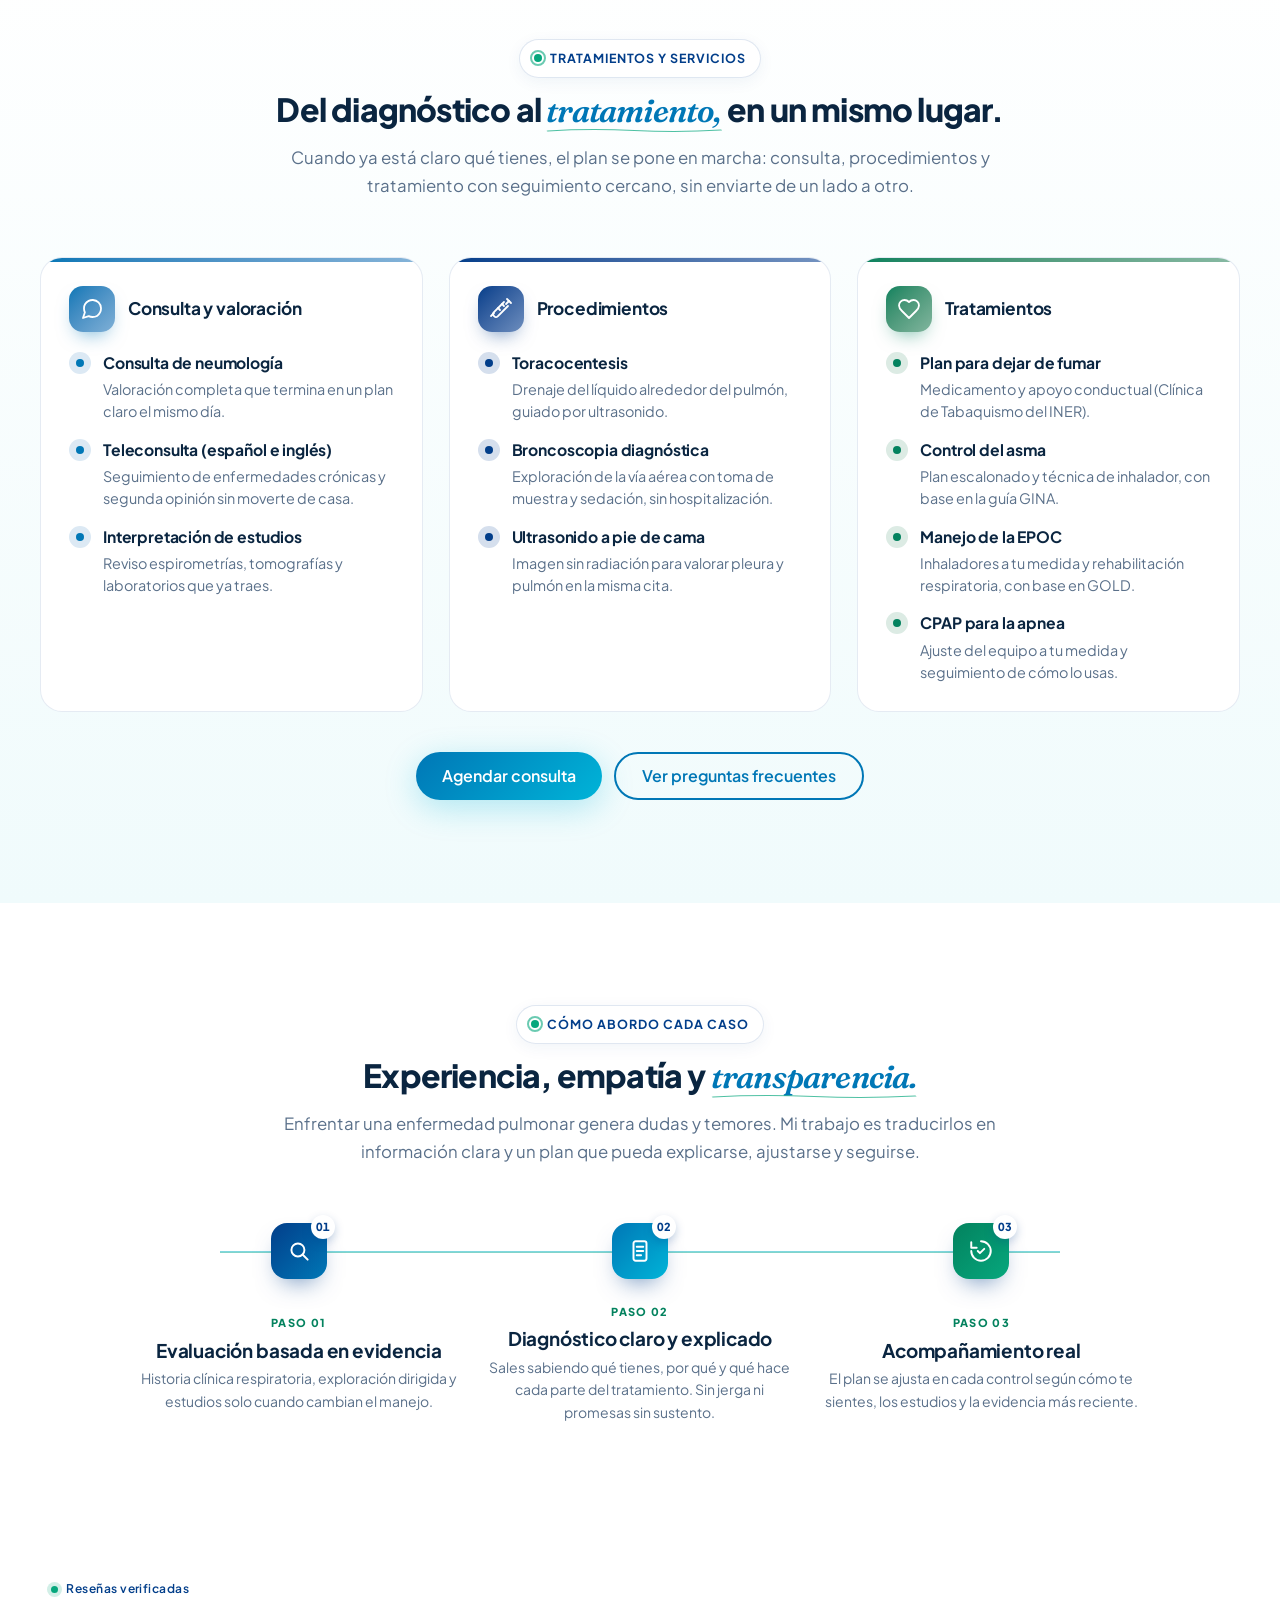
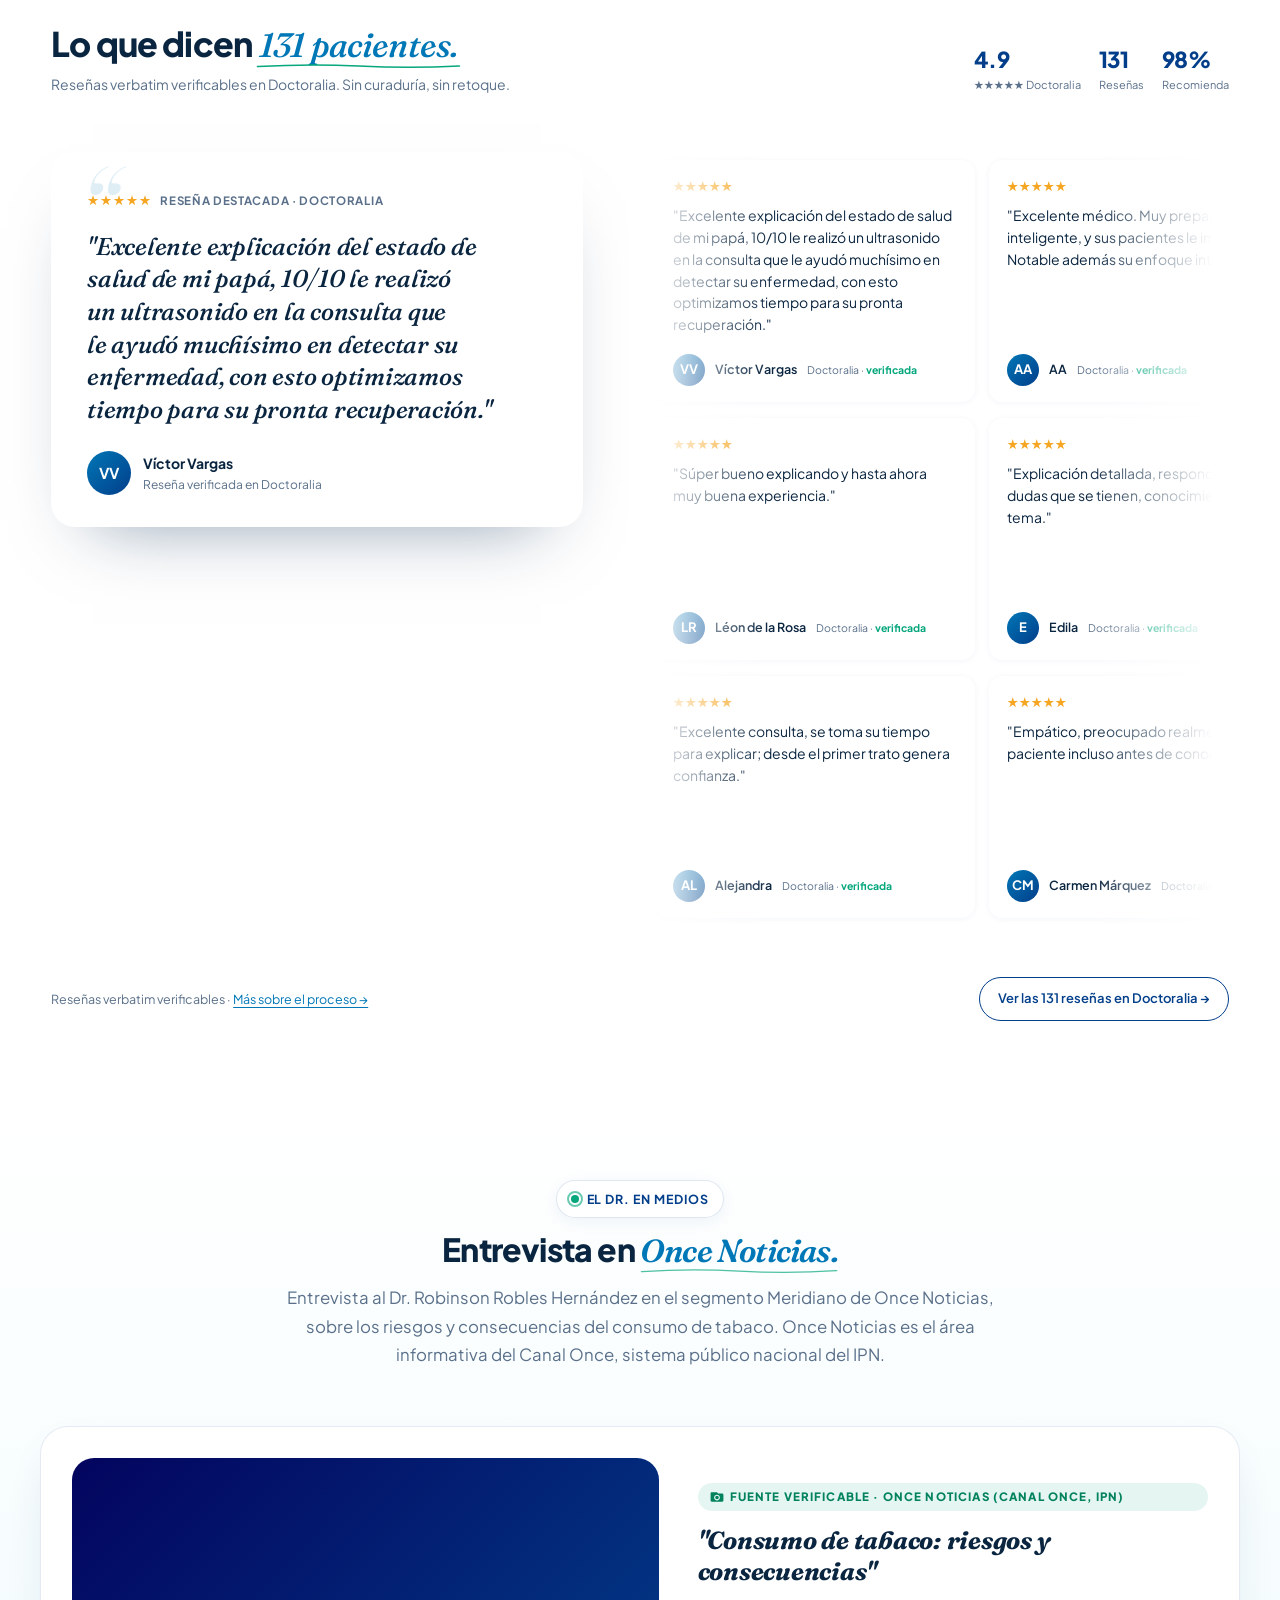
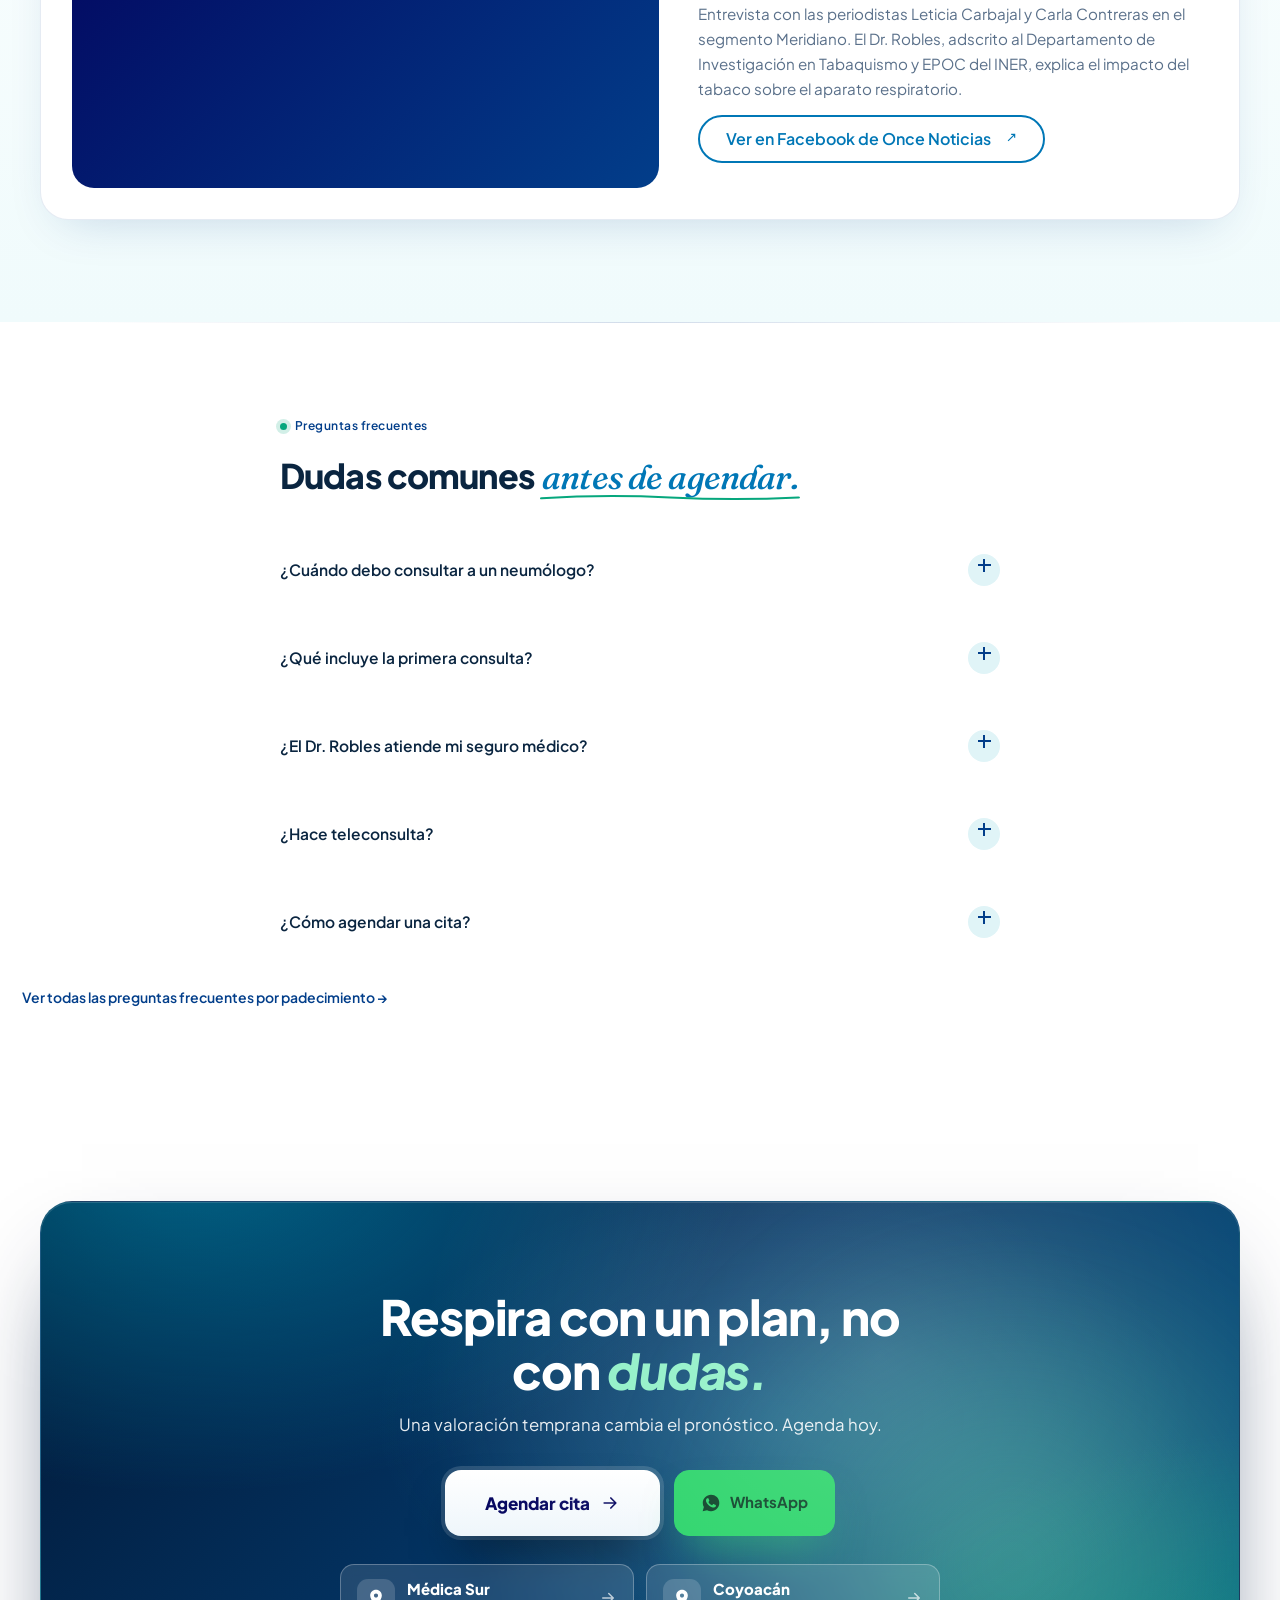
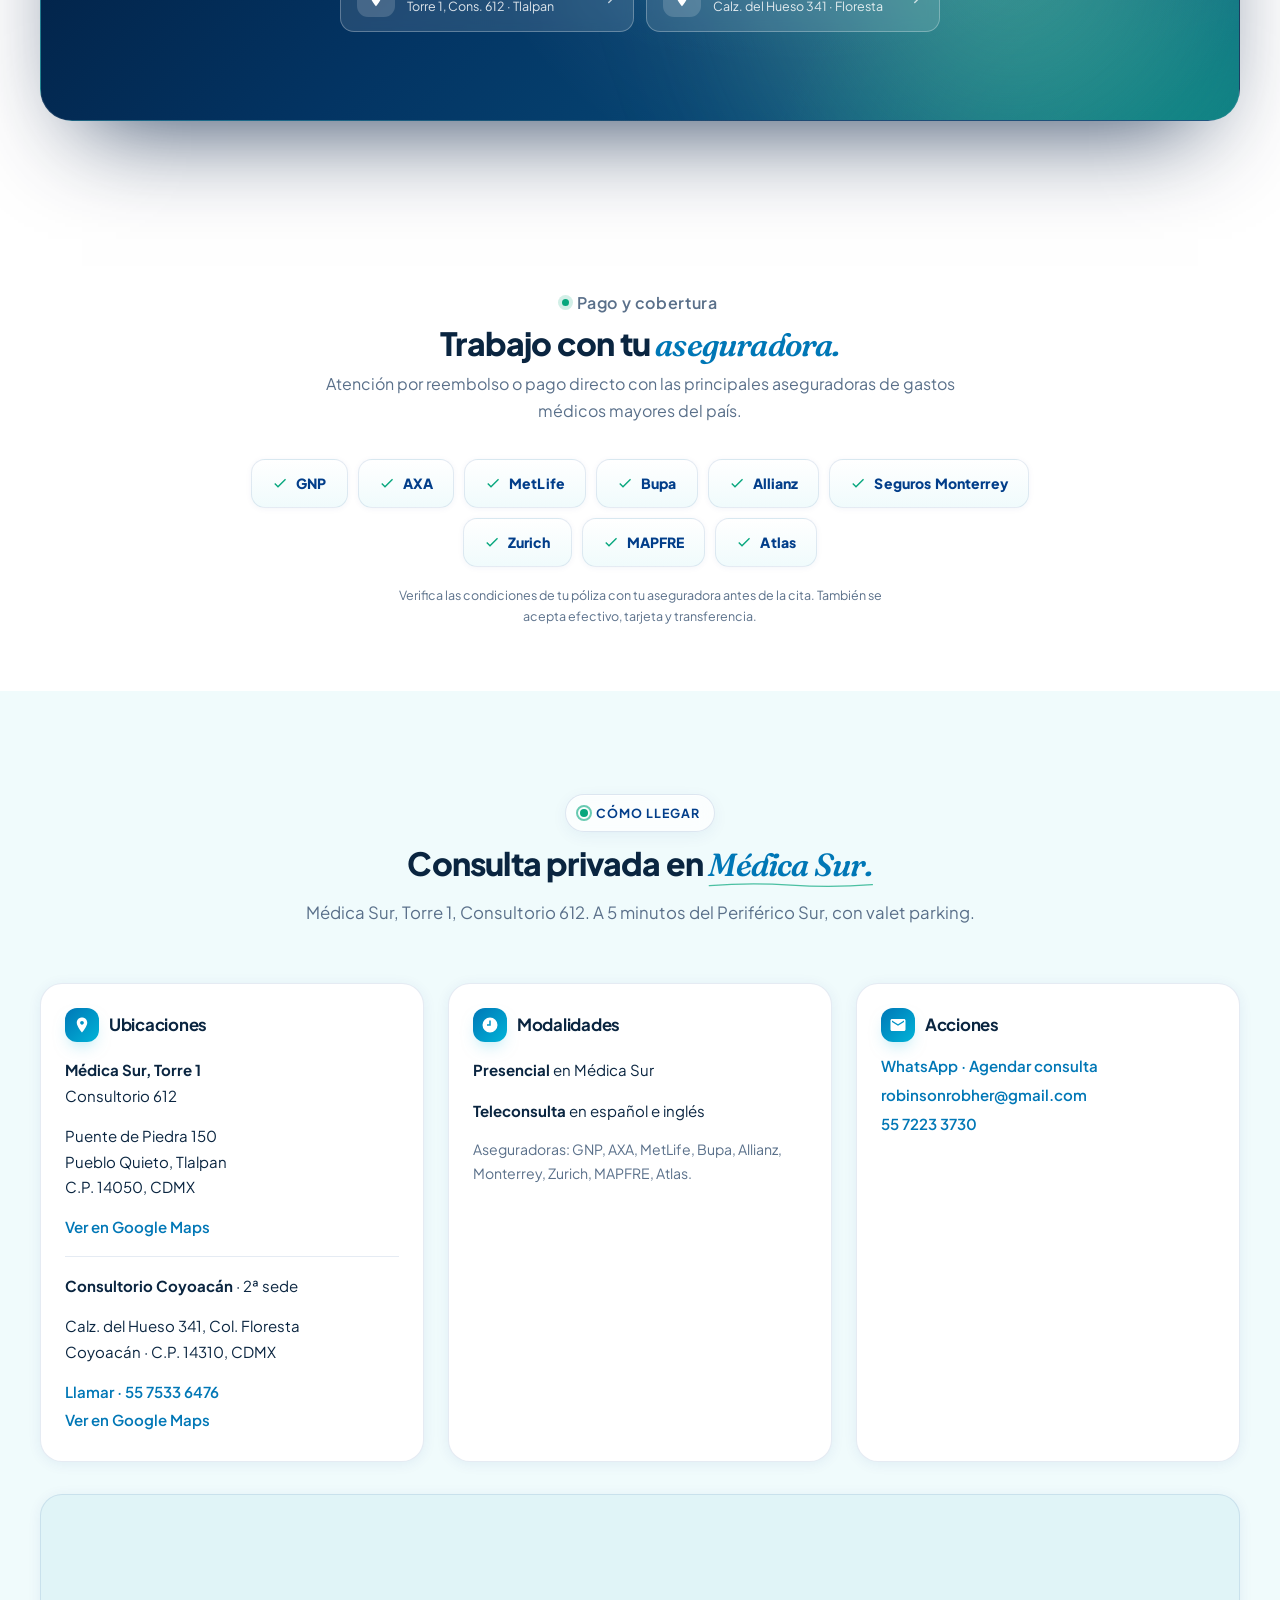
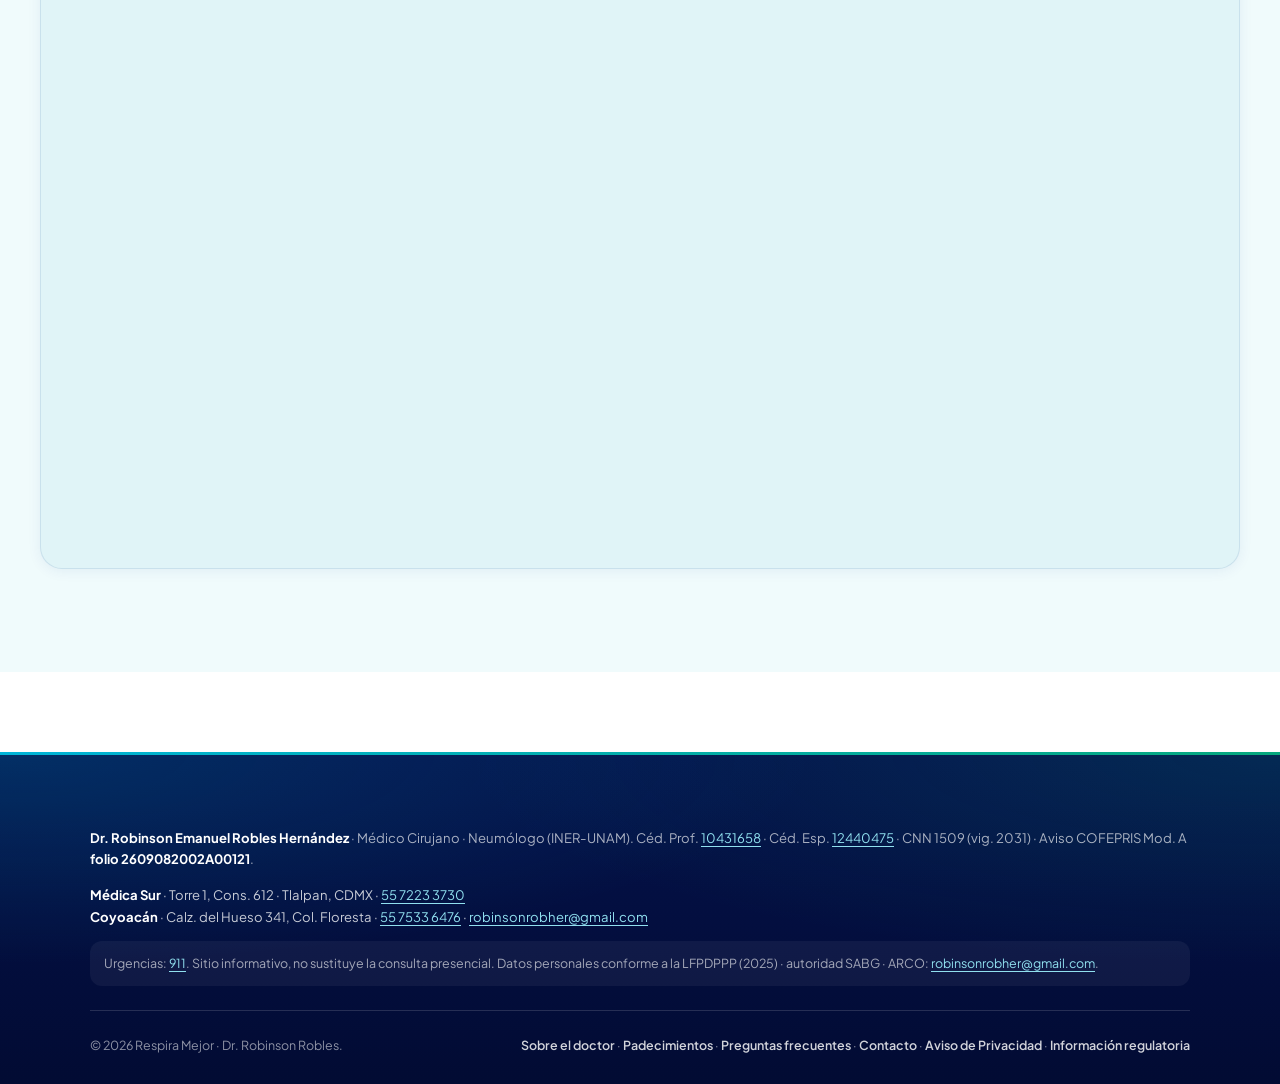
==== commit 190ed593: "feat(cta): sedes clicables a Google Maps (home + promos) y 5 testimonios - CTA final: las 2 tarjetas" ====
--- a/index.html
+++ b/index.html
@@ -34,7 +34,8 @@
   <meta property="og:description" content="Neumólogo investigador del INER y Médica Sur. Atención de asma, EPOC, apnea del sueño y tabaquismo con evidencia clínica.">
   <meta property="og:url" content="https://respiramejorcdmx.mx/">
   <meta property="og:locale" content="es_MX">
-  <meta property="og:image" content="https://respiramejorcdmx.mx/images/og-home.svg">
+  <meta property="og:image" content="https://respiramejorcdmx.mx/images/og-home.jpg">
+  <meta property="og:image:type" content="image/jpeg">
   <meta property="og:image:width" content="1200">
   <meta property="og:image:height" content="630">
   <meta property="og:image:alt" content="Respira Mejor — Neumología basada en evidencia. Dr. Robinson Robles, investigador INER y Médica Sur.">
@@ -42,7 +43,7 @@
   <meta name="twitter:card" content="summary_large_image">
   <meta name="twitter:title" content="Neumólogo en CDMX | Dr. Robinson Robles — Respira Mejor">
   <meta name="twitter:description" content="Neumólogo investigador del INER y Médica Sur. Atención de asma, EPOC, apnea y tabaquismo.">
-  <meta name="twitter:image" content="https://respiramejorcdmx.mx/images/og-home.svg">
+  <meta name="twitter:image" content="https://respiramejorcdmx.mx/images/og-home.jpg">
   <meta name="twitter:image:alt" content="Respira Mejor — Dr. Robinson Robles, Neumólogo CDMX">
 
   <link rel="icon" type="image/svg+xml" href="images/favicon.svg">
@@ -1251,6 +1252,18 @@
               WhatsApp
             </a>
           </div>
+          <div class="cta-sedes">
+            <a class="cta-sede" href="https://www.google.com/maps/search/?api=1&query=Hospital+M%C3%A9dica+Sur+Puente+de+Piedra+150+Tlalpan" target="_blank" rel="external noopener" aria-label="Ver Médica Sur en Google Maps">
+              <span class="cta-sede__ic" aria-hidden="true"><svg viewBox="0 0 24 24" fill="currentColor"><path d="M12 2C8 2 5 5 5 9c0 5 7 13 7 13s7-8 7-13c0-4-3-7-7-7zm0 9.5c-1.4 0-2.5-1.1-2.5-2.5S10.6 6.5 12 6.5s2.5 1.1 2.5 2.5S13.4 11.5 12 11.5z"/></svg></span>
+              <span class="cta-sede__txt"><b>Médica Sur</b><span>Torre 1, Cons. 612 · Tlalpan</span></span>
+              <span class="cta-sede__go" aria-hidden="true"><svg viewBox="0 0 24 24" fill="none" stroke="currentColor" stroke-width="2" stroke-linecap="round" stroke-linejoin="round"><path d="M5 12h14M13 6l6 6-6 6"/></svg></span>
+            </a>
+            <a class="cta-sede" href="https://www.google.com/maps/search/?api=1&query=Calz.+del+Hueso+341+Col.+Floresta+Coyoac%C3%A1n+CDMX" target="_blank" rel="external noopener" aria-label="Ver consultorio Coyoacán en Google Maps">
+              <span class="cta-sede__ic" aria-hidden="true"><svg viewBox="0 0 24 24" fill="currentColor"><path d="M12 2C8 2 5 5 5 9c0 5 7 13 7 13s7-8 7-13c0-4-3-7-7-7zm0 9.5c-1.4 0-2.5-1.1-2.5-2.5S10.6 6.5 12 6.5s2.5 1.1 2.5 2.5S13.4 11.5 12 11.5z"/></svg></span>
+              <span class="cta-sede__txt"><b>Coyoacán</b><span>Calz. del Hueso 341 · Floresta</span></span>
+              <span class="cta-sede__go" aria-hidden="true"><svg viewBox="0 0 24 24" fill="none" stroke="currentColor" stroke-width="2" stroke-linecap="round" stroke-linejoin="round"><path d="M5 12h14M13 6l6 6-6 6"/></svg></span>
+            </a>
+          </div>
         </div>
       </div>
     </section>
--- a/css/premium.css
+++ b/css/premium.css
@@ -3304,6 +3304,39 @@
   .cta-aurora__primary:hover, .cta-aurora__wa:hover { transform: none; }
 }
 
+/* CTA: tarjetas de sede clicables (abren Google Maps de cada consultorio) */
+.cta-sedes {
+  margin: 28px auto 0; max-width: 600px;
+  display: grid; grid-template-columns: 1fr 1fr; gap: 12px;
+}
+.cta-sede {
+  display: flex; align-items: center; gap: 12px; text-align: left;
+  padding: 14px 16px; border-radius: 14px; text-decoration: none;
+  background: rgba(255,255,255,.12); border: 1px solid rgba(255,255,255,.28);
+  -webkit-backdrop-filter: blur(6px); backdrop-filter: blur(6px);
+  transition: background .2s var(--ease), transform .18s var(--ease), border-color .2s var(--ease);
+}
+.cta-sede:hover { background: rgba(255,255,255,.2); transform: translateY(-2px); border-color: rgba(255,255,255,.55); }
+.cta-sede:focus-visible { outline: 3px solid #fff; outline-offset: 3px; }
+.cta-sede__ic {
+  flex: 0 0 auto; width: 38px; height: 38px; border-radius: 11px;
+  display: grid; place-items: center;
+  background: rgba(255,255,255,.16); color: #fff;
+}
+.cta-sede__ic svg { width: 20px; height: 20px; }
+.cta-sede__txt { display: flex; flex-direction: column; line-height: 1.25; min-width: 0; flex: 1 1 auto; }
+.cta-sede__txt b { color: #fff; font-size: 15px; font-weight: 800; }
+.cta-sede__txt span { color: rgba(255,255,255,.85); font-size: 12.5px; }
+.cta-sede__go { flex: 0 0 auto; color: rgba(255,255,255,.7); transition: transform .2s var(--ease), color .2s var(--ease); }
+.cta-sede__go svg { width: 18px; height: 18px; display: block; }
+.cta-sede:hover .cta-sede__go { transform: translateX(3px); color: #fff; }
+@media (max-width: 560px) { .cta-sedes { grid-template-columns: 1fr; max-width: 420px; } }
+@media (prefers-reduced-motion: reduce) {
+  .cta-sede, .cta-sede__go { transition: none; }
+  .cta-sede:hover { transform: none; }
+  .cta-sede:hover .cta-sede__go { transform: none; }
+}
+
 /* =========================================================
    ============  REDISEÑO v5 (overrides finales 2)  =========
    Hero con fondo difuminado (sin división franca) ·
